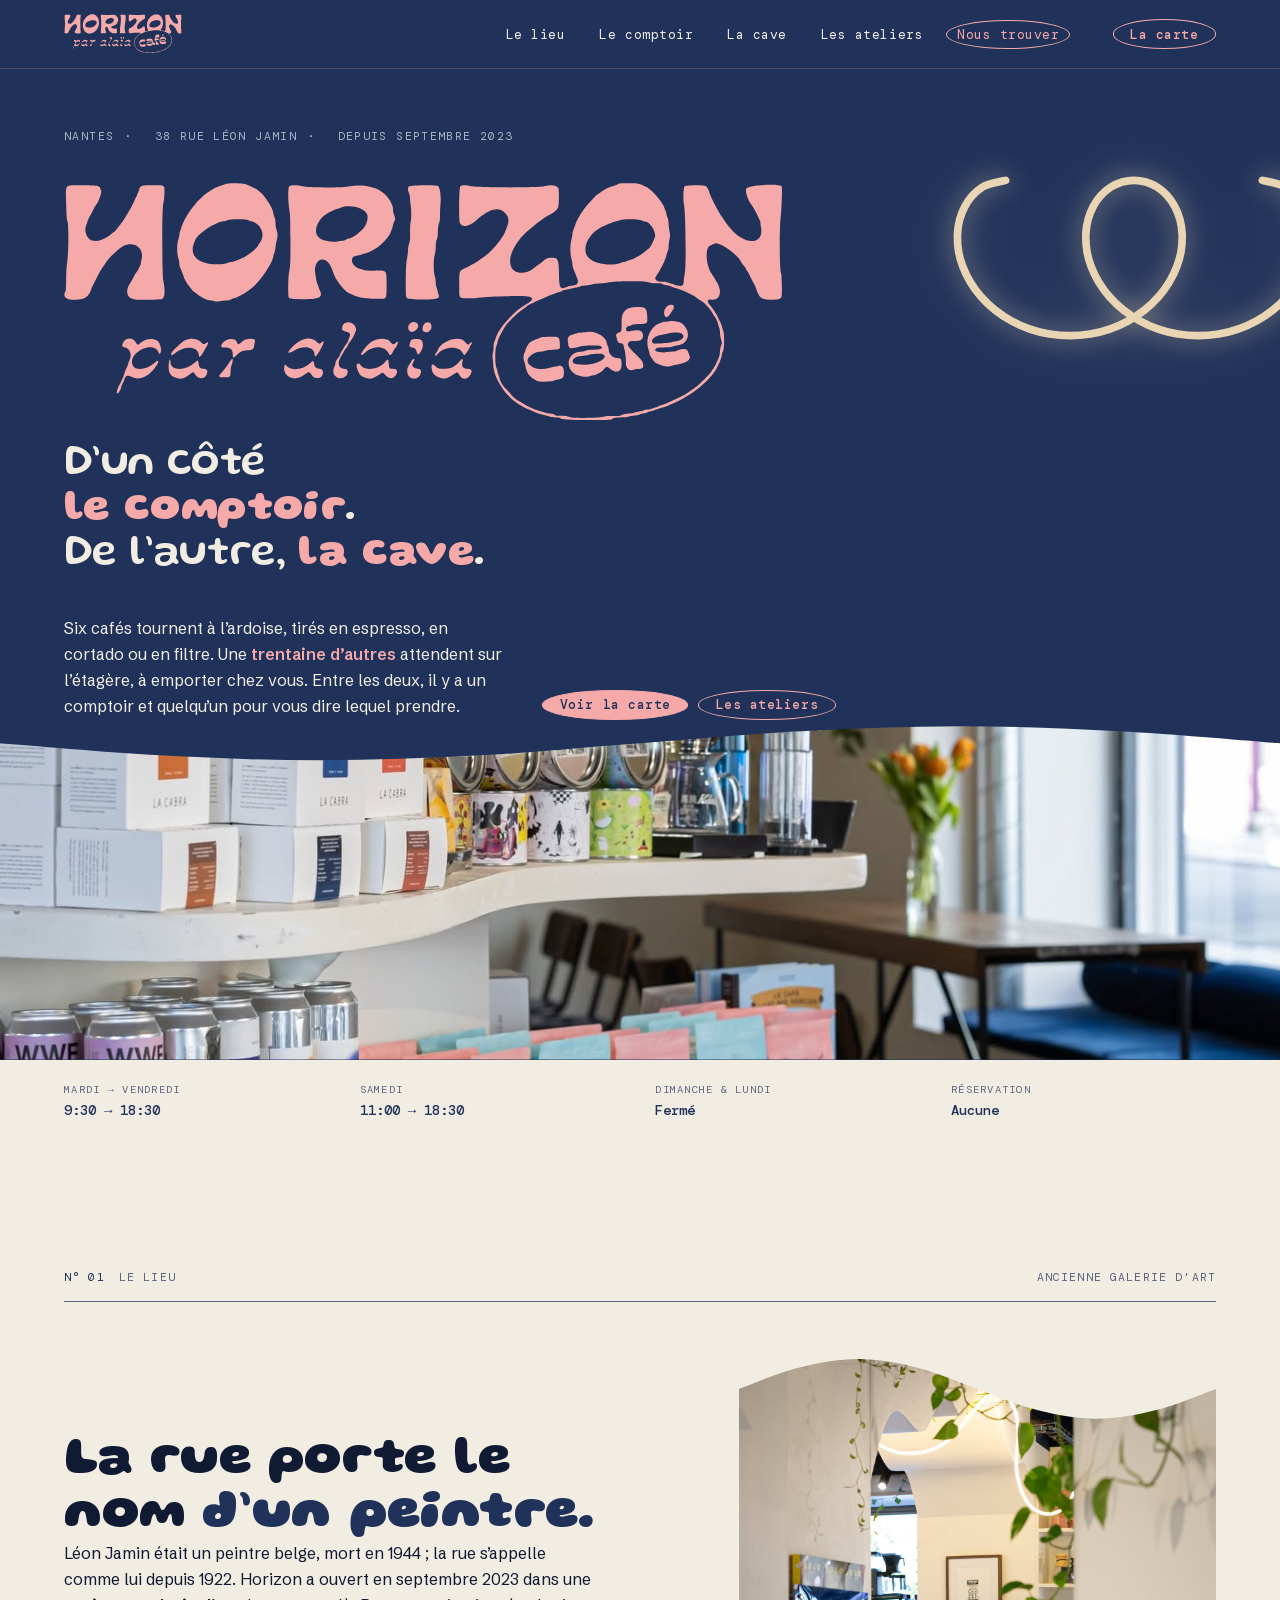
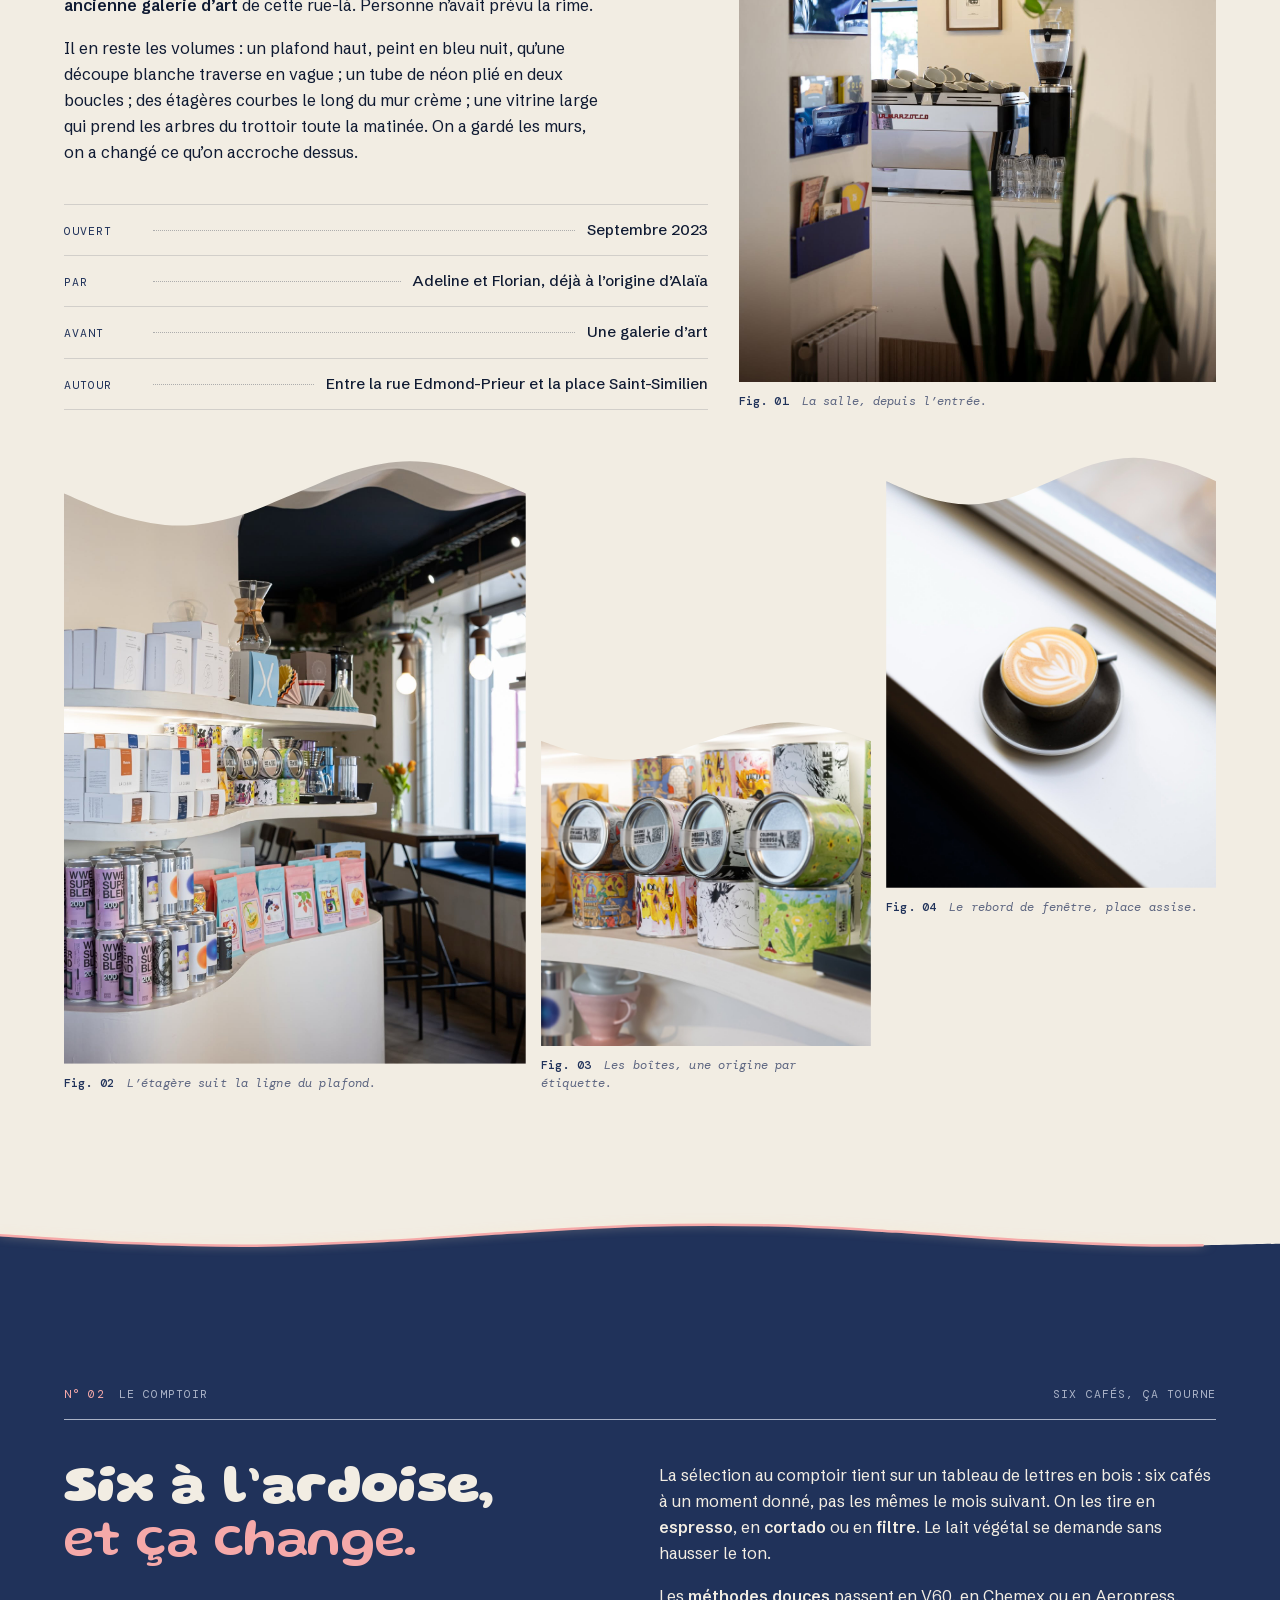
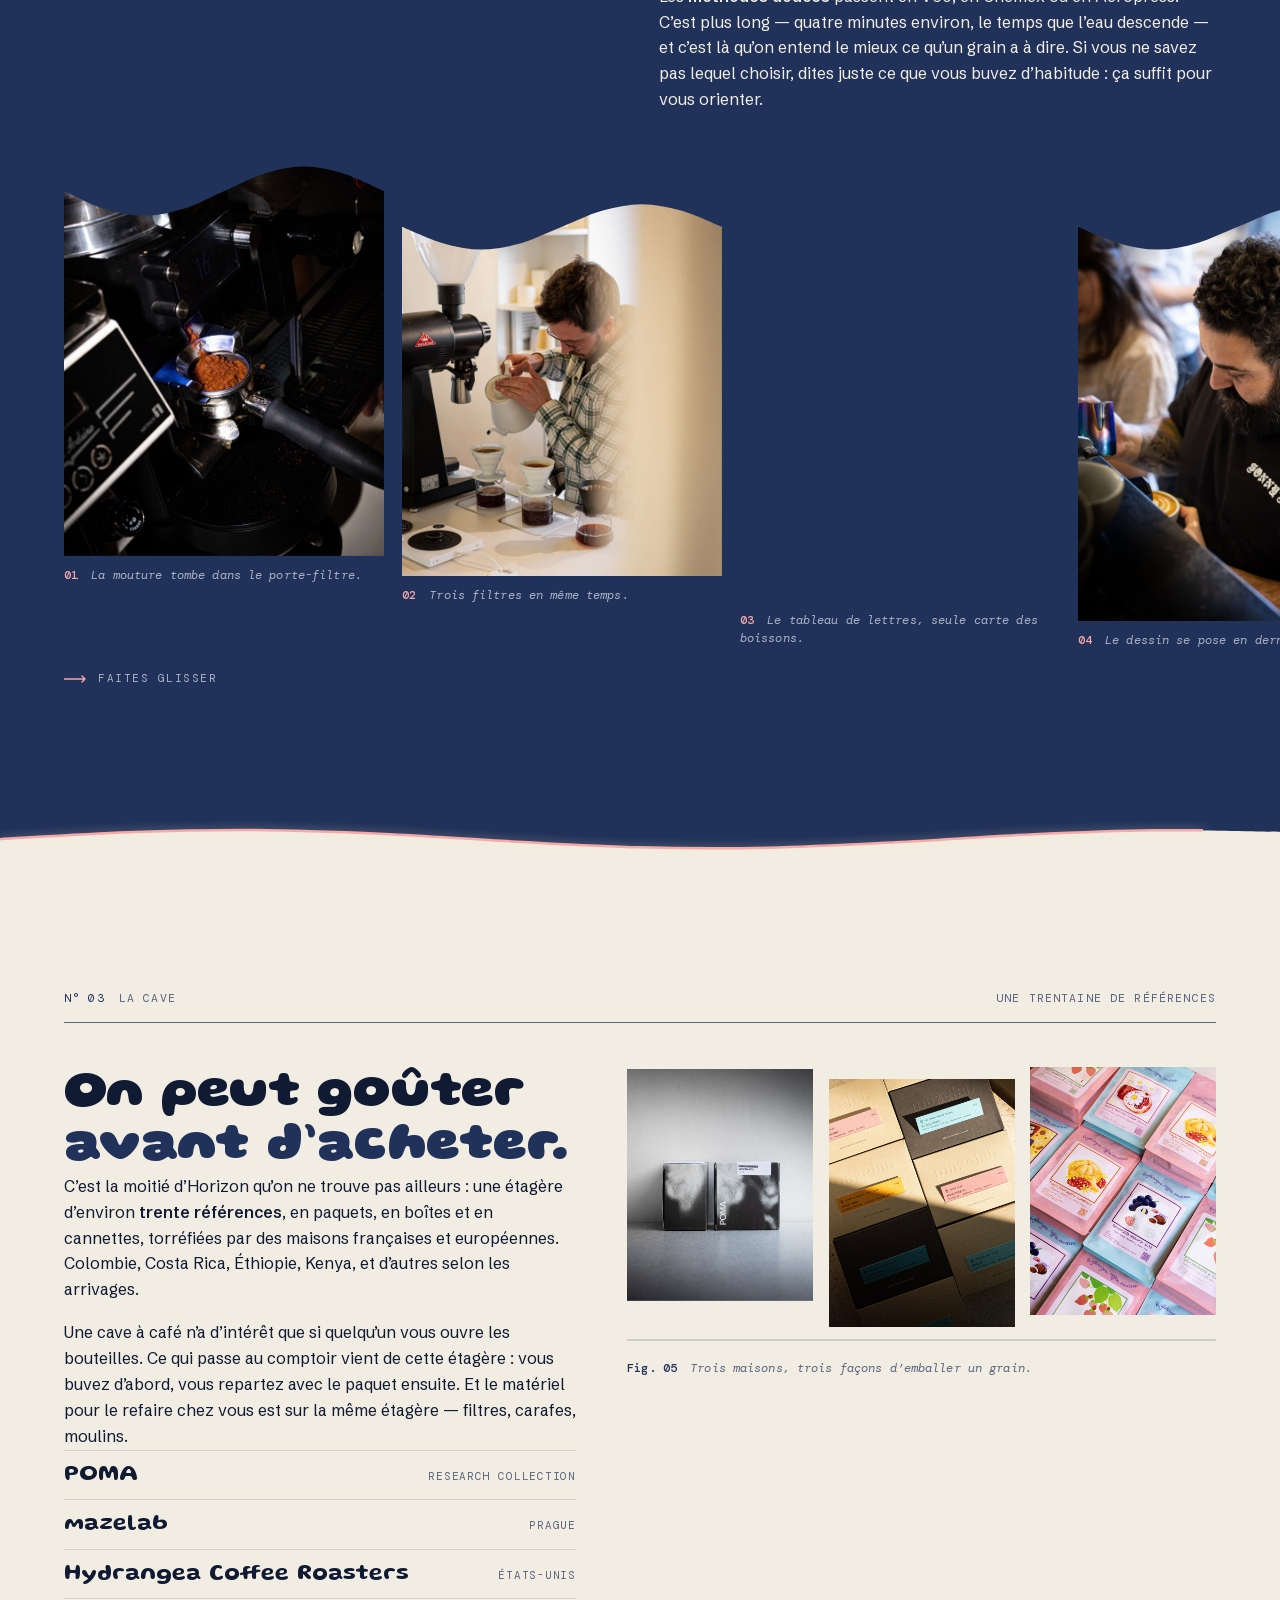
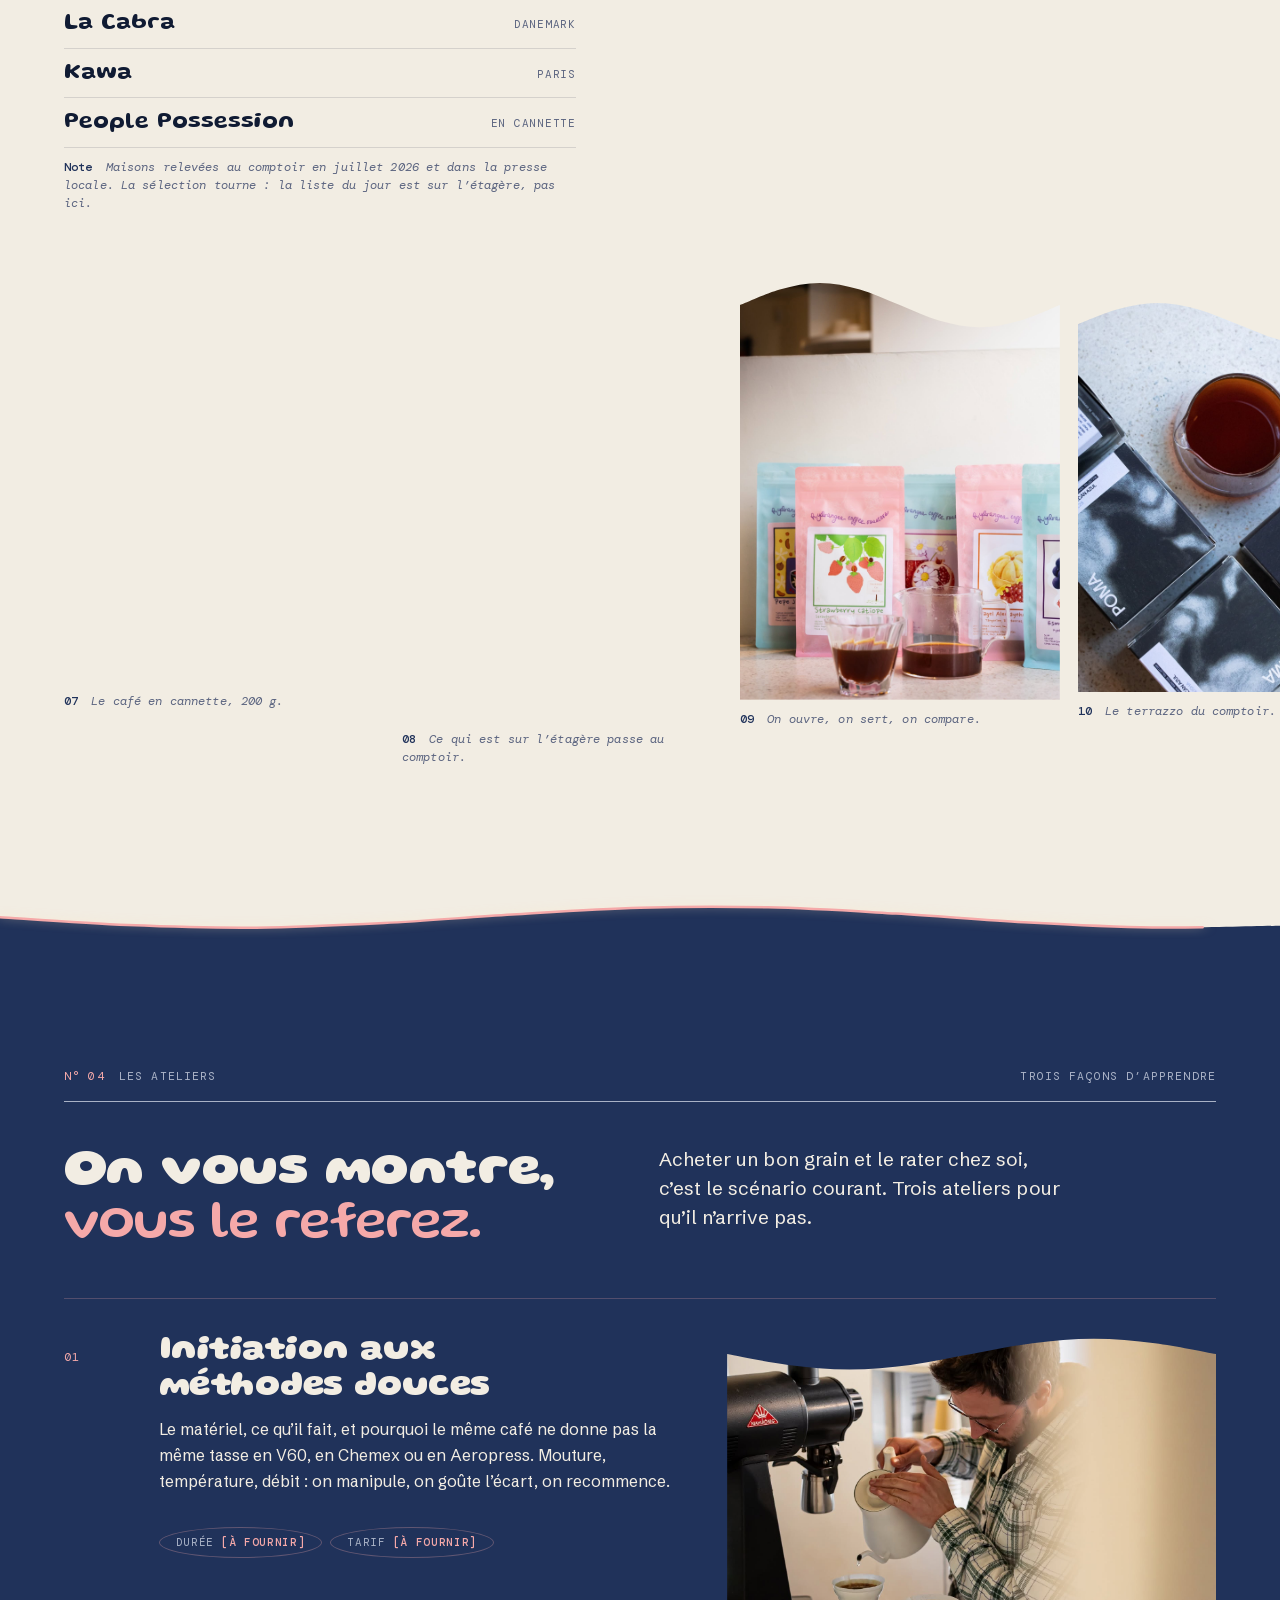
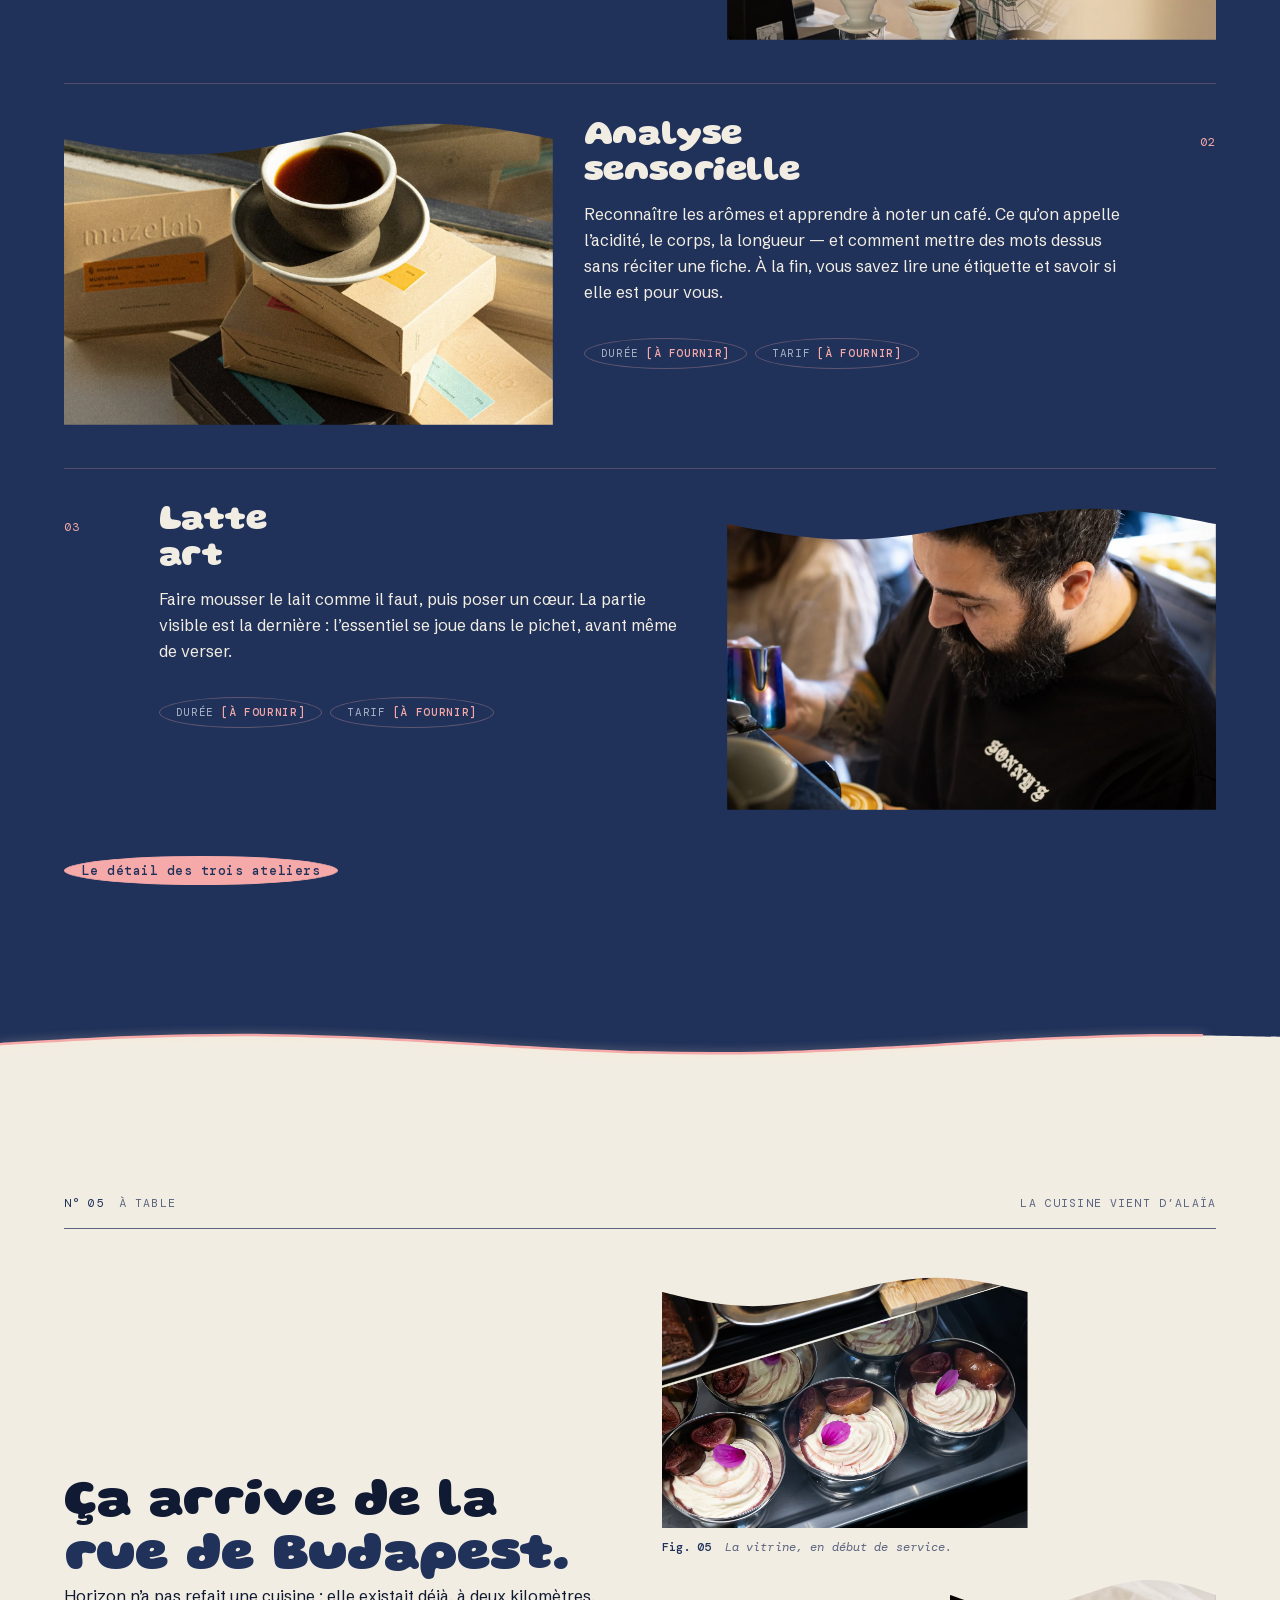
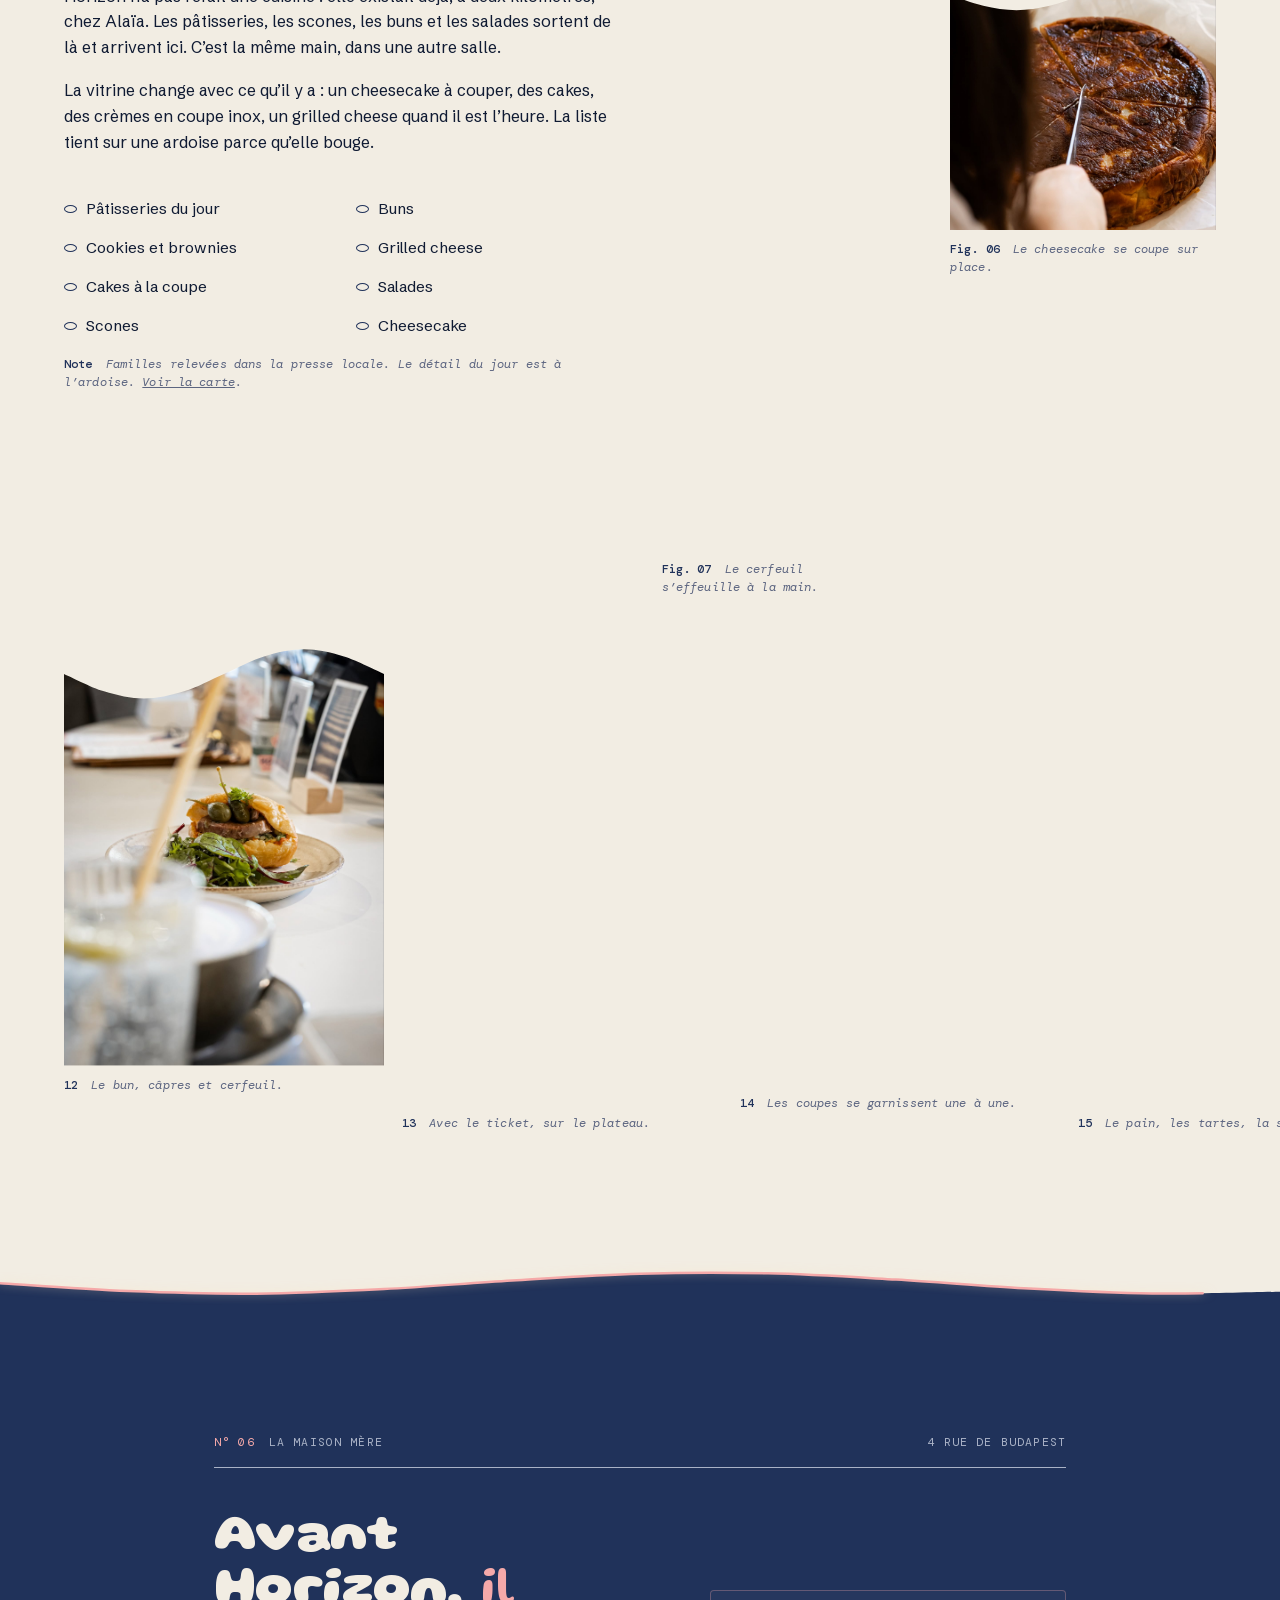
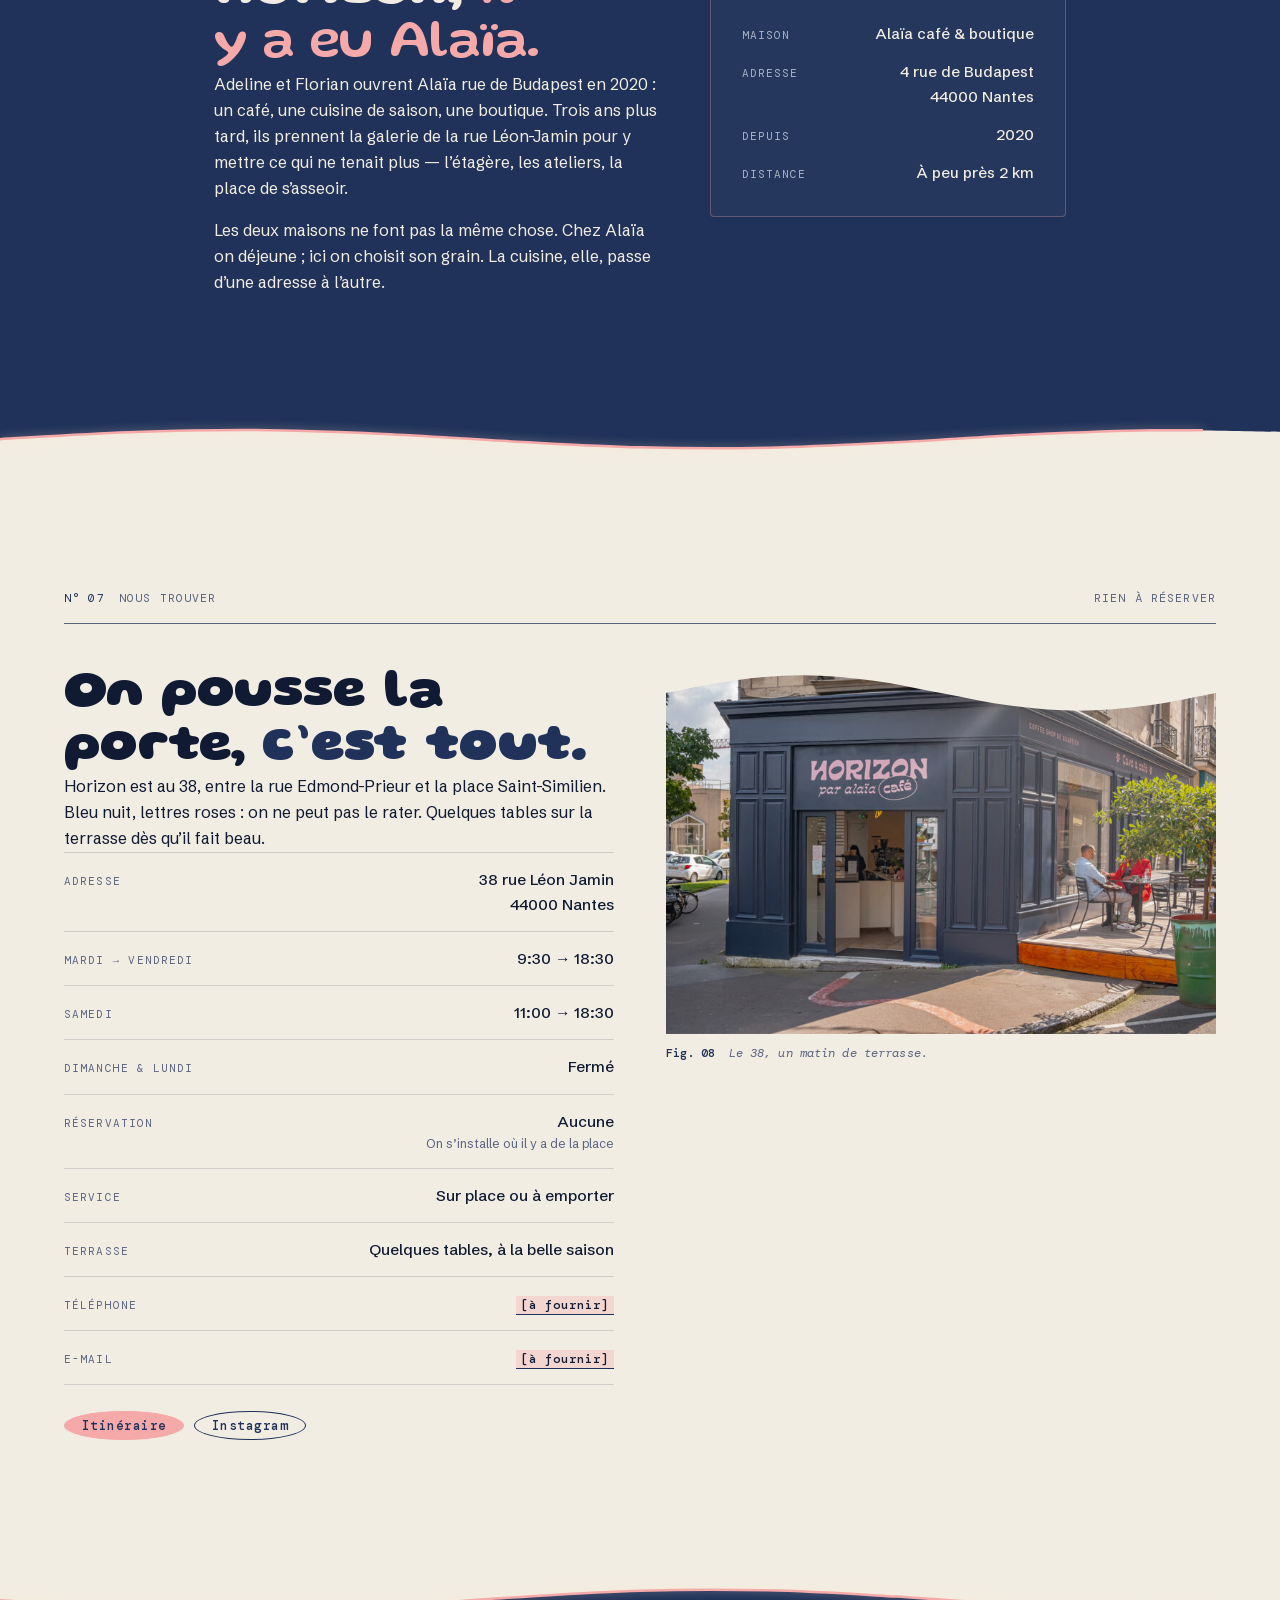
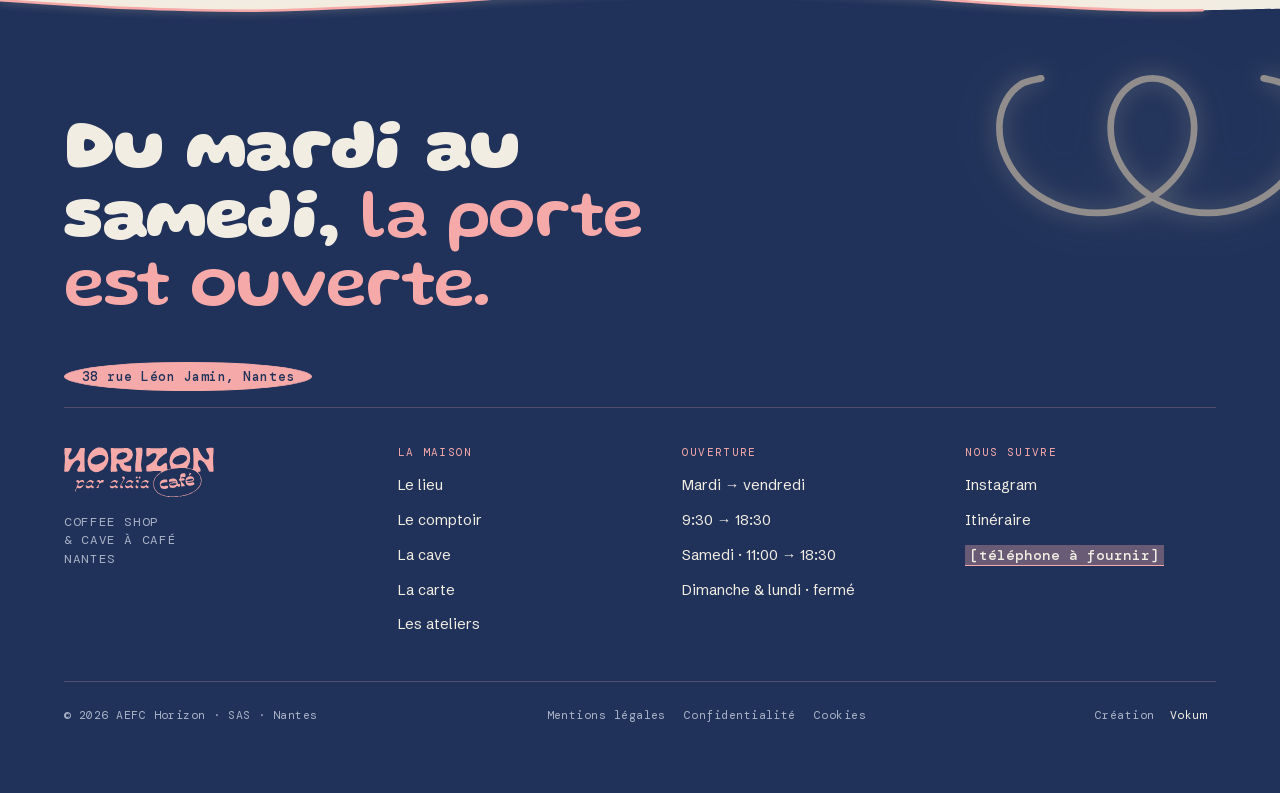
==== index.html @ 46c8d4df "Affine le rendu mobile au niveau de la version desktop La version tactile était fonctionnelle mais p" ====
<!DOCTYPE html>
<html lang="fr">
<head>
<meta charset="utf-8">
<meta name="viewport" content="width=device-width, initial-scale=1, viewport-fit=cover">
<title>Horizon par alaïa café — coffee shop et cave à café à Nantes</title>
<meta name="description" content="Coffee shop et cave à café, 38 rue Léon Jamin à Nantes. Six cafés au comptoir, une trentaine de références à emporter, trois ateliers. Du mardi au samedi, sans réservation.">
<meta name="theme-color" content="#20325A">
<meta name="author" content="Horizon par alaïa café">
<link rel="canonical" href="https://example.invalid/">
<!-- ⚠ canonical, og:url et sitemap.xml : à remplacer par le vrai domaine. Voir LEGAL-TODO.md -->

<meta property="og:type" content="business.business">
<meta property="og:locale" content="fr_FR">
<meta property="og:site_name" content="Horizon par alaïa café">
<meta property="og:title" content="Horizon par alaïa café — coffee shop et cave à café à Nantes">
<meta property="og:description" content="Six cafés au comptoir, une trentaine à emporter. 38 rue Léon Jamin, Nantes. Du mardi au samedi, sans réservation.">
<meta property="og:image" content="https://example.invalid/assets/img/comptoir-marzocco.jpg">
<meta property="og:image:alt" content="Le comptoir d’Horizon : la machine à espresso, le néon plié en boucles et le plafond bleu nuit.">
<meta property="og:url" content="https://example.invalid/">
<meta name="twitter:card" content="summary_large_image">

<link rel="icon" href="assets/img/favicon.svg" type="image/svg+xml">
<link rel="apple-touch-icon" href="assets/img/icone-180.png">

<link rel="preload" href="assets/font/gluten-400-900-latin.woff2" as="font" type="font/woff2" crossorigin>
<link rel="preload" href="assets/font/schibsted-400-900-latin.woff2" as="font" type="font/woff2" crossorigin>
<link rel="stylesheet" href="assets/css/horizon.css">

<script>
  /* Le mouvement n'existe que si le script vit. Deux filets : la classe est
     posée avant le premier rendu, et retirée si le fichier ne répond pas. */
  document.documentElement.classList.add('js');
  setTimeout(function () {
    if (!window.__horizon) document.documentElement.classList.remove('js');
  }, 2600);
</script>

<script type="application/ld+json">
{
  "@context": "https://schema.org",
  "@type": "CafeOrCoffeeShop",
  "name": "Horizon par alaïa café",
  "legalName": "AEFC HORIZON",
  "description": "Coffee shop et cave à café ouvert en septembre 2023 par Adeline et Florian, dans une ancienne galerie d’art de la rue Léon-Jamin à Nantes. Six cafés au comptoir, une trentaine de références à emporter, et trois ateliers.",
  "url": "https://example.invalid/",
  "image": "https://example.invalid/assets/img/comptoir-marzocco.jpg",
  "foundingDate": "2023-09-15",
  "vatID": "FR60979008794",
  "taxID": "97900879400013",
  "address": {
    "@type": "PostalAddress",
    "streetAddress": "38 rue Léon Jamin",
    "postalCode": "44000",
    "addressLocality": "Nantes",
    "addressCountry": "FR"
  },
  "areaServed": "Nantes",
  "servesCuisine": ["Café de spécialité", "Pâtisserie", "Snacks"],
  "acceptsReservations": "False",
  "parentOrganization": {
    "@type": "Organization",
    "name": "Alaïa café & boutique",
    "address": {
      "@type": "PostalAddress",
      "streetAddress": "4 rue de Budapest",
      "postalCode": "44000",
      "addressLocality": "Nantes",
      "addressCountry": "FR"
    }
  },
  "openingHoursSpecification": [
    { "@type": "OpeningHoursSpecification", "dayOfWeek": ["Tuesday","Wednesday","Thursday","Friday"], "opens": "09:30", "closes": "18:30" },
    { "@type": "OpeningHoursSpecification", "dayOfWeek": "Saturday", "opens": "11:00", "closes": "18:30" }
  ],
  "sameAs": ["https://www.instagram.com/horizoncafe.nantes/"]
}
</script>
</head>

<body>
<a class="saut" href="#contenu">Aller au contenu</a>

<!-- ═══ Les découpes : la ligne du plafond, réutilisée pour couper les images ═══ -->
<svg width="0" height="0" aria-hidden="true" focusable="false" style="position:absolute">
  <defs>
    <clipPath id="coupe-vague" clipPathUnits="objectBoundingBox">
      <path d="M0,0.07C0.0208,0.0759 0.0833,0.097 0.125,0.1054C0.1667,0.1137 0.2083,0.12 0.25,0.12C0.2917,0.12 0.3333,0.1137 0.375,0.1054C0.4167,0.097 0.4583,0.0818 0.5,0.07C0.5417,0.0582 0.5833,0.043 0.625,0.0346C0.6667,0.0263 0.7083,0.02 0.75,0.02C0.7917,0.02 0.8333,0.0263 0.875,0.0346C0.9167,0.043 0.9792,0.0641 1,0.07L1,1L0,1Z"/>
    </clipPath>
    <clipPath id="coupe-creux" clipPathUnits="objectBoundingBox">
      <path d="M0,0.065C0.0208,0.0597 0.0833,0.0407 0.125,0.0332C0.1667,0.0257 0.2083,0.02 0.25,0.02C0.2917,0.02 0.3333,0.0257 0.375,0.0332C0.4167,0.0407 0.4583,0.0544 0.5,0.065C0.5417,0.0756 0.5833,0.0893 0.625,0.0968C0.6667,0.1043 0.7083,0.11 0.75,0.11C0.7917,0.11 0.8333,0.1043 0.875,0.0968C0.9167,0.0893 0.9792,0.0703 1,0.065L1,1L0,1Z"/>
    </clipPath>
  </defs>
</svg>

<!-- ═══ ENSEIGNE ═══════════════════════════════════════════════════════════ -->
<header class="enseigne">
  <div class="enseigne__page page">
    <a class="enseigne__logo" href="/" aria-label="Horizon par alaïa café — accueil">
      <i class="marque" role="img" aria-hidden="true"></i>
    </a>

    <nav class="enseigne__liens" aria-label="Navigation principale">
      <a class="enseigne__lien" href="#lieu"     data-section="lieu">Le lieu</a>
      <a class="enseigne__lien" href="#comptoir" data-section="comptoir">Le comptoir</a>
      <a class="enseigne__lien" href="#cave"     data-section="cave">La cave</a>
      <a class="enseigne__lien" href="ateliers.html">Les ateliers</a>
      <a class="enseigne__lien" href="#trouver"  data-section="trouver">Nous trouver</a>
    </nav>
    <a class="ovale enseigne__cta" href="carte.html">La carte</a>

    <button class="tirette" type="button" aria-expanded="false" aria-controls="tiroir" aria-label="Ouvrir le menu">
      <svg width="26" height="16" viewBox="0 0 26 16" fill="none" aria-hidden="true">
        <path class="tirette__t tirette__h" d="M1 3h24" stroke="currentColor" stroke-width="2" stroke-linecap="round"/>
        <path class="tirette__t tirette__b" d="M1 13h24" stroke="currentColor" stroke-width="2" stroke-linecap="round"/>
      </svg>
    </button>
  </div>
</header>

<div class="tiroir" id="tiroir" data-ouvert="non" aria-hidden="true">
  <a class="tiroir__lien" href="#lieu">Le lieu <span>01</span></a>
  <a class="tiroir__lien" href="#comptoir">Le comptoir <span>02</span></a>
  <a class="tiroir__lien" href="#cave">La cave <span>03</span></a>
  <a class="tiroir__lien" href="ateliers.html">Les ateliers <span>04</span></a>
  <a class="tiroir__lien" href="#table">À table <span>05</span></a>
  <a class="tiroir__lien" href="#trouver">Nous trouver <span>07</span></a>
  <a class="tiroir__lien" href="carte.html">La carte <span>→</span></a>
  <div class="tiroir__pied">
    <p class="mono">Mardi → vendredi · 9:30 → 18:30<br>Samedi · 11:00 → 18:30<br>Dimanche et lundi · fermé</p>
  </div>
</div>

<main id="contenu">

<!-- ═══ HERO — le ciel, la ligne, la salle ════════════════════════════════ -->
<section class="hero" aria-labelledby="t-hero">

  <svg class="hero__neon boucle trace" viewBox="0 0 300 145" fill="none" aria-hidden="true">
    <path d="M49.7,12C46.7,12.9 37,13.9 31.7,17.2C26.4,20.6 21.3,26 18,32.1C14.7,38.2 12.4,46.1 12.1,53.9C11.8,61.7 13,70.8 16.1,79C19.2,87.2 24.3,95.9 30.6,103C36.9,110.1 45.3,116.9 54.2,121.7C63,126.6 73.6,130.3 83.9,132C94.2,133.7 105.5,133.7 115.8,132C126.1,130.3 136.7,126.6 145.5,121.7C154.4,116.9 162.8,110.1 169.1,103C175.4,95.9 180.5,87.2 183.6,79C186.7,70.8 187.9,61.7 187.6,53.9C187.3,46.1 185,38.2 181.7,32.1C178.4,26 173.3,20.6 168,17.2C162.7,13.9 156,12 150,12C144,12 137.3,13.9 132,17.2C126.7,20.6 121.6,26 118.3,32.1C115,38.2 112.7,46.1 112.4,53.9C112.1,61.7 113.3,70.8 116.4,79C119.5,87.2 124.6,95.9 130.9,103C137.2,110.1 145.6,116.9 154.5,121.7C163.3,126.6 173.9,130.3 184.2,132C194.5,133.7 205.8,133.7 216.1,132C226.4,130.3 237,126.6 245.8,121.7C254.7,116.9 263.1,110.1 269.4,103C275.7,95.9 280.8,87.2 283.9,79C287,70.8 288.2,61.7 287.9,53.9C287.6,46.1 285.3,38.2 282,32.1C278.7,26 273.6,20.6 268.3,17.2C263,13.9 253.3,12.9 250.3,12"/>
  </svg>

  <div class="hero__ciel page">
    <p class="hero__mono leve">
      <span>Nantes</span><span>38 rue Léon Jamin</span><span>Depuis septembre 2023</span>
    </p>

    <h1 class="hero__titre" id="t-hero">
      <img class="hero__wordmark leve" src="assets/img/logo-rose.svg"
           width="337" height="112" alt="Horizon par alaïa café" fetchpriority="high">
      <span class="hero__phrase leve" style="--retard:1">
        D’un côté <b>le comptoir</b>.<br>De l’autre, <b>la cave</b>.
      </span>
    </h1>

    <div class="hero__bas">
      <p class="hero__chapeau leve" style="--retard:2">
        Six cafés tournent à l’ardoise, tirés en espresso, en cortado ou en filtre.
        Une <b>trentaine d’autres</b> attendent sur l’étagère, à emporter chez vous.
        Entre les deux, il y a un comptoir et quelqu’un pour vous dire lequel prendre.
      </p>
      <p class="hero__actions leve" style="--retard:3">
        <a class="ovale ovale--plein" href="carte.html">Voir la carte</a>
        <a class="ovale" href="ateliers.html">Les ateliers</a>
      </p>
    </div>
  </div>

  <figure class="hero__salle photo revele">
    <img src="assets/img/boutique-etageres.jpg" width="1440" height="1920"
         alt="La boutique d’Horizon : les étagères ondulées chargées de cannettes et de sachets de café, la découpe en vague du plafond, et au fond les tables hautes devant la vitrine."
         fetchpriority="high" decoding="async">
  </figure>

  <div class="hero__sol">
    <dl class="page">
      <div class="hero__fait"><dt>Mardi → vendredi</dt><dd>9:30 → 18:30</dd></div>
      <div class="hero__fait"><dt>Samedi</dt><dd>11:00 → 18:30</dd></div>
      <div class="hero__fait"><dt>Dimanche &amp; lundi</dt><dd>Fermé</dd></div>
      <div class="hero__fait"><dt>Réservation</dt><dd>Aucune</dd></div>
    </dl>
  </div>
</section>

<!-- ═══ 01 — LE LIEU ══════════════════════════════════════════════════════ -->
<section class="bloc bloc--creme" id="lieu" aria-labelledby="t-lieu">
  <div class="page">
    <p class="rail"><em>N° 01</em> <span>Le lieu</span> <span class="rail__titre">Ancienne galerie d’art</span></p>

    <div class="lieu">
      <div class="lieu__haut">
        <div>
          <h2 class="titre leve" id="t-lieu">La rue porte le nom <em>d’un peintre.</em></h2>
          <div class="texte lieu__texte leve" style="--retard:1">
            <p>
              Léon Jamin était un peintre belge, mort en 1944 ; la rue s’appelle comme lui depuis
              1922. Horizon a ouvert en septembre 2023 dans une <strong>ancienne galerie
              d’art</strong> de cette rue-là. Personne n’avait prévu la rime.
            </p>
            <p>
              Il en reste les volumes : un plafond haut, peint en bleu nuit, qu’une découpe blanche
              traverse en vague ; un tube de néon plié en deux boucles ; des étagères courbes le long
              du mur crème ; une vitrine large qui prend les arbres du trottoir toute la matinée.
              On a gardé les murs, on a changé ce qu’on accroche dessus.
            </p>
          </div>

          <ul class="faits leve" style="--retard:2">
            <li>
              <span class="faits__quoi">Ouvert</span>
              <span class="faits__points"></span>
              <span class="faits__val">Septembre 2023</span>
            </li>
            <li>
              <span class="faits__quoi">Par</span>
              <span class="faits__points"></span>
              <span class="faits__val">Adeline et Florian, déjà à l’origine d’Alaïa</span>
            </li>
            <li>
              <span class="faits__quoi">Avant</span>
              <span class="faits__points"></span>
              <span class="faits__val">Une galerie d’art</span>
            </li>
            <li>
              <span class="faits__quoi">Autour</span>
              <span class="faits__points"></span>
              <span class="faits__val">Entre la rue Edmond-Prieur et la place Saint-Similien</span>
            </li>
          </ul>
        </div>

        <figure class="photo photo--creux revele">
          <img src="assets/img/salle-plantes.jpg" width="1440" height="1920" loading="lazy" decoding="async"
               alt="La salle d’Horizon vue à travers les feuilles d’un pothos : la machine La Marzocco sur le comptoir crème, les étagères, un cadre au mur et le néon lumineux au plafond.">
          <figcaption class="legende"><b>Fig. 01</b> La salle, depuis l’entrée.</figcaption>
        </figure>
      </div>

      <div class="lieu__bande">
        <figure class="photo photo--vague revele">
          <img src="assets/img/boutique-etageres.jpg" width="1440" height="1920" loading="lazy" decoding="async"
               alt="Les étagères ondulées de la boutique, chargées de boîtes et de cannettes de café, sous la découpe en vague du plafond ; au fond, les tables et la vitrine.">
          <figcaption class="legende"><b>Fig. 02</b> L’étagère suit la ligne du plafond.</figcaption>
        </figure>
        <figure class="photo photo--vague revele">
          <img src="assets/img/tins-illustres.jpg" width="1440" height="1447" loading="lazy" decoding="async"
               alt="Des boîtes de café illustrées, empilées sur une étagère blanche, chacune avec son étiquette d’origine.">
          <figcaption class="legende"><b>Fig. 03</b> Les boîtes, une origine par étiquette.</figcaption>
        </figure>
        <figure class="photo photo--vague revele">
          <img src="assets/img/cappuccino-fenetre.jpg" width="1440" height="1920" loading="lazy" decoding="async"
               alt="Un cappuccino au latte art en forme de feuille, dans une tasse noire mouchetée, posé sur le rebord blanc de la fenêtre.">
          <figcaption class="legende"><b>Fig. 04</b> Le rebord de fenêtre, place assise.</figcaption>
        </figure>
      </div>
    </div>
  </div>
</section>

<!-- ~ la ligne passe : crème → nuit ~ -->
<div class="bord" data-de="creme" data-vers="nuit" aria-hidden="true">
  <svg class="vague" viewBox="0 0 1200 80" preserveAspectRatio="none">
    <path d="M0,40C20,41.9 80,48.8 120,51.3C160,53.7 200,55.4 240,54.9C280,54.4 320,51.5 360,48.4C400,45.3 440,39.9 480,36.3C520,32.6 560,28.3 600,26.6C640,24.9 680,24.7 720,26.1C760,27.4 800,31.4 840,34.9C880,38.4 920,43.9 960,47.2C1000,50.5 1040,53.8 1080,54.6C1120,55.5 1180,52.6 1200,52.1L1200,80L0,80Z"/>
  </svg>
  <svg class="trait trace" viewBox="0 0 1200 80" preserveAspectRatio="none">
    <path d="M0,40C20,41.9 80,48.8 120,51.3C160,53.7 200,55.4 240,54.9C280,54.4 320,51.5 360,48.4C400,45.3 440,39.9 480,36.3C520,32.6 560,28.3 600,26.6C640,24.9 680,24.7 720,26.1C760,27.4 800,31.4 840,34.9C880,38.4 920,43.9 960,47.2C1000,50.5 1040,53.8 1080,54.6C1120,55.5 1180,52.6 1200,52.1"/>
  </svg>
</div>

<!-- ═══ 02 — LE COMPTOIR ══════════════════════════════════════════════════ -->
<section class="bloc bloc--nuit" id="comptoir" aria-labelledby="t-comptoir">
  <div class="page">
    <p class="rail"><em>N° 02</em> <span>Le comptoir</span> <span class="rail__titre">Six cafés, ça tourne</span></p>

    <div class="comptoir__intro">
      <h2 class="titre leve" id="t-comptoir">Six à l’ardoise, <em>et ça change.</em></h2>
      <div class="texte leve" style="--retard:1">
        <p>
          La sélection au comptoir tient sur un tableau de lettres en bois : six cafés à un
          moment donné, pas les mêmes le mois suivant. On les tire en <strong>espresso</strong>,
          en <strong>cortado</strong> ou en <strong>filtre</strong>. Le lait végétal se demande
          sans hausser le ton.
        </p>
        <p>
          Les <strong>méthodes douces</strong> passent en V60, en Chemex ou en Aeropress. C’est
          plus long — quatre minutes environ, le temps que l’eau descende — et c’est là qu’on
          entend le mieux ce qu’un grain a à dire. Si vous ne savez pas lequel choisir, dites
          juste ce que vous buvez d’habitude : ça suffit pour vous orienter.
        </p>
      </div>
    </div>
  </div>

  <div class="rangee" role="group" aria-label="Le comptoir en images">
    <figure class="photo photo--vague revele">
      <img src="assets/img/mouture.jpg" width="1440" height="1795" loading="lazy" decoding="async"
           alt="Le moulin distribue la mouture dans le porte-filtre posé sur la balance, dans la lumière serrée du comptoir.">
      <figcaption class="legende"><b>01</b> La mouture tombe dans le porte-filtre.</figcaption>
    </figure>
    <figure class="photo photo--vague revele">
      <img src="assets/img/trois-v60.jpg" width="1440" height="1716" loading="lazy" decoding="async"
           alt="Un barista en chemise à carreaux verse l’eau en filet sur trois V60 alignés sur leurs balances.">
      <figcaption class="legende"><b>02</b> Trois filtres en même temps.</figcaption>
    </figure>
    <figure class="photo photo--vague revele">
      <img src="assets/img/barista-tableau.jpg" width="1440" height="1919" loading="lazy" decoding="async"
           alt="Un barista en casquette, devant le tableau de lettres en bois qui liste mocaccino, filtre du jour, cold brew, matcha et chocolat chaud.">
      <figcaption class="legende"><b>03</b> Le tableau de lettres, seule carte des boissons.</figcaption>
    </figure>
    <figure class="photo photo--vague revele">
      <img src="assets/img/barista-latte.jpg" width="1440" height="1919" loading="lazy" decoding="async"
           alt="Un barista termine le dessin sur un latte, le pichet à lait dans une main, la tasse dans l’autre.">
      <figcaption class="legende"><b>04</b> Le dessin se pose en dernier.</figcaption>
    </figure>
    <figure class="photo photo--vague revele">
      <img src="assets/img/tasse-plateau.jpg" width="1440" height="1795" loading="lazy" decoding="async"
           alt="Une main tient une petite tasse en grès mouchetée, posée sur un plateau en noyer avec une cuillère.">
      <figcaption class="legende"><b>05</b> Le grès, la cuillère, le plateau.</figcaption>
    </figure>
    <figure class="photo photo--vague revele">
      <img src="assets/img/barista-v60.jpg" width="1365" height="1706" loading="lazy" decoding="async"
           alt="Un barista souriant prépare un V60 derrière le comptoir, la bouilloire et les carafes en verre devant lui.">
      <figcaption class="legende"><b>06</b> Quatre minutes, environ.</figcaption>
    </figure>
  </div>

  <div class="page">
    <p class="tirer" aria-hidden="true">
      <svg width="24" height="8" viewBox="0 0 24 8" fill="none">
        <path d="M0 4h21M18 1l3 3-3 3" stroke="currentColor" stroke-width="1.4" stroke-linecap="round" stroke-linejoin="round"/>
      </svg>
      Faites glisser
    </p>
  </div>
</section>

<!-- ~ la ligne passe : nuit → crème ~ -->
<div class="bord" data-de="nuit" data-vers="creme" aria-hidden="true">
  <svg class="vague" viewBox="0 0 1200 80" preserveAspectRatio="none">
    <path d="M0,40C20,38.4 80,32.4 120,30.2C160,28.1 200,26.7 240,27.1C280,27.5 320,30 360,32.7C400,35.4 440,40.1 480,43.2C520,46.4 560,50.1 600,51.6C640,53.1 680,53.3 720,52.1C760,50.9 800,47.5 840,44.4C880,41.3 920,36.6 960,33.7C1000,30.9 1040,28 1080,27.3C1120,26.6 1180,29.1 1200,29.5L1200,80L0,80Z"/>
  </svg>
  <svg class="trait trace" viewBox="0 0 1200 80" preserveAspectRatio="none">
    <path d="M0,40C20,38.4 80,32.4 120,30.2C160,28.1 200,26.7 240,27.1C280,27.5 320,30 360,32.7C400,35.4 440,40.1 480,43.2C520,46.4 560,50.1 600,51.6C640,53.1 680,53.3 720,52.1C760,50.9 800,47.5 840,44.4C880,41.3 920,36.6 960,33.7C1000,30.9 1040,28 1080,27.3C1120,26.6 1180,29.1 1200,29.5"/>
  </svg>
</div>

<!-- ═══ 03 — LA CAVE ══════════════════════════════════════════════════════ -->
<section class="bloc bloc--creme" id="cave" aria-labelledby="t-cave">
  <div class="page">
    <p class="rail"><em>N° 03</em> <span>La cave</span> <span class="rail__titre">Une trentaine de références</span></p>

    <div class="cave">
      <div>
        <h2 class="titre leve" id="t-cave">On peut goûter <em>avant d’acheter.</em></h2>
        <div class="texte leve" style="--retard:1">
          <p>
            C’est la moitié d’Horizon qu’on ne trouve pas ailleurs : une étagère d’environ
            <strong>trente références</strong>, en paquets, en boîtes et en cannettes,
            torréfiées par des maisons françaises et européennes. Colombie, Costa Rica,
            Éthiopie, Kenya, et d’autres selon les arrivages.
          </p>
          <p>
            Une cave à café n’a d’intérêt que si quelqu’un vous ouvre les bouteilles. Ce qui
            passe au comptoir vient de cette étagère : vous buvez d’abord, vous repartez avec
            le paquet ensuite. Et le matériel pour le refaire chez vous est sur la même
            étagère — filtres, carafes, moulins.
          </p>
        </div>

        <ul class="torrefacteurs leve" style="--retard:2">
          <li>POMA <span class="torrefacteurs__ou">Research collection</span></li>
          <li>mazelab <span class="torrefacteurs__ou">Prague</span></li>
          <li>Hydrangea Coffee Roasters <span class="torrefacteurs__ou">États-Unis</span></li>
          <li>La Cabra <span class="torrefacteurs__ou">Danemark</span></li>
          <li>Kawa <span class="torrefacteurs__ou">Paris</span></li>
          <li>People Possession <span class="torrefacteurs__ou">En cannette</span></li>
        </ul>
        <p class="legende">
          <b>Note</b> Maisons relevées au comptoir en juillet 2026 et dans la presse locale.
          La sélection tourne : la liste du jour est sur l’étagère, pas ici.
        </p>
      </div>

      <div class="leve" style="--retard:1">
       <div class="etagere">
        <figure class="photo revele">
          <img src="assets/img/poma-packshot.jpg" width="1440" height="1795" loading="lazy" decoding="async"
               alt="Deux coffrets POMA noirs, étiquetés Volcán Azul SL28, posés côte à côte contre un mur clair.">
        </figure>
        <figure class="photo revele">
          <img src="assets/img/mazelab-grille.jpg" width="1440" height="1920" loading="lazy" decoding="async"
               alt="Des coffrets mazelab en carton gaufré, chacun portant une étiquette de couleur : Mukurweini Kenya SL28, El Socorro Guatemala, Muntasha Éthiopie.">
        </figure>
        <figure class="photo revele">
          <img src="assets/img/hydrangea-grille.jpg" width="1440" height="1920" loading="lazy" decoding="async"
               alt="Des sachets Hydrangea Coffee Roasters roses et bleus, illustrés de fruits peints, alignés en grille.">
        </figure>
       </div>
        <p class="legende etagere__mot"><b>Fig. 05</b> Trois maisons, trois façons d’emballer un grain.</p>
      </div>
    </div>
  </div>

  <div class="rangee" role="group" aria-label="La cave en images">
    <figure class="photo photo--creux revele">
      <img src="assets/img/canettes.jpg" width="1365" height="1820" loading="lazy" decoding="async"
           alt="Des cannettes de café en grains, aux étiquettes graphiques, rassemblées dans un rai de lumière.">
      <figcaption class="legende"><b>07</b> Le café en cannette, 200 g.</figcaption>
    </figure>
    <figure class="photo photo--creux revele">
      <img src="assets/img/mazelab-lumiere.jpg" width="1440" height="1919" loading="lazy" decoding="async"
           alt="Une tasse de café filtre posée sur une pile de coffrets mazelab, dans une lumière rasante de fin de journée.">
      <figcaption class="legende"><b>08</b> Ce qui est sur l’étagère passe au comptoir.</figcaption>
    </figure>
    <figure class="photo photo--creux revele">
      <img src="assets/img/hydrangea-carafes.jpg" width="1440" height="1920" loading="lazy" decoding="async"
           alt="Des sachets Hydrangea pastel alignés derrière deux carafes en verre remplies de café filtre.">
      <figcaption class="legende"><b>09</b> On ouvre, on sert, on compare.</figcaption>
    </figure>
    <figure class="photo photo--creux revele">
      <img src="assets/img/poma-carafe.jpg" width="1440" height="1795" loading="lazy" decoding="async"
           alt="Vue de dessus : quatre coffrets POMA autour d’une carafe en verre remplie de café ambré, sur un plan de travail en terrazzo.">
      <figcaption class="legende"><b>10</b> Le terrazzo du comptoir.</figcaption>
    </figure>
    <figure class="photo photo--creux revele">
      <img src="assets/img/panier-velo.jpg" width="1440" height="1920" loading="lazy" decoding="async"
           alt="Un panier de vélo orange rempli de cannettes de café, garé devant la boutique.">
      <figcaption class="legende"><b>11</b> Le format qui rentre dans un panier.</figcaption>
    </figure>
  </div>
</section>

<!-- ~ la ligne passe : crème → nuit ~ -->
<div class="bord" data-de="creme" data-vers="nuit" aria-hidden="true">
  <svg class="vague" viewBox="0 0 1200 80" preserveAspectRatio="none">
    <path d="M0,40C20,41.9 80,48.8 120,51.3C160,53.7 200,55.4 240,54.9C280,54.4 320,51.5 360,48.4C400,45.3 440,39.9 480,36.3C520,32.6 560,28.3 600,26.6C640,24.9 680,24.7 720,26.1C760,27.4 800,31.4 840,34.9C880,38.4 920,43.9 960,47.2C1000,50.5 1040,53.8 1080,54.6C1120,55.5 1180,52.6 1200,52.1L1200,80L0,80Z"/>
  </svg>
  <svg class="trait trace" viewBox="0 0 1200 80" preserveAspectRatio="none">
    <path d="M0,40C20,41.9 80,48.8 120,51.3C160,53.7 200,55.4 240,54.9C280,54.4 320,51.5 360,48.4C400,45.3 440,39.9 480,36.3C520,32.6 560,28.3 600,26.6C640,24.9 680,24.7 720,26.1C760,27.4 800,31.4 840,34.9C880,38.4 920,43.9 960,47.2C1000,50.5 1040,53.8 1080,54.6C1120,55.5 1180,52.6 1200,52.1"/>
  </svg>
</div>

<!-- ═══ 04 — LES ATELIERS ═════════════════════════════════════════════════ -->
<section class="bloc bloc--nuit" id="ateliers" aria-labelledby="t-ateliers">
  <div class="page">
    <p class="rail"><em>N° 04</em> <span>Les ateliers</span> <span class="rail__titre">Trois façons d’apprendre</span></p>

    <div class="comptoir__intro" style="margin-bottom:clamp(30px,3.6vw,52px)">
      <h2 class="titre leve" id="t-ateliers">On vous montre, <em>vous le referez.</em></h2>
      <p class="chapeau leve" style="--retard:1">
        Acheter un bon grain et le rater chez soi, c’est le scénario courant. Trois ateliers
        pour qu’il n’arrive pas.
      </p>
    </div>

    <ol class="ateliers">
      <li class="atelier leve">
        <p class="atelier__num">01</p>
        <div class="atelier__corps">
          <h3 class="atelier__titre">Initiation aux<br>méthodes douces</h3>
          <p>
            Le matériel, ce qu’il fait, et pourquoi le même café ne donne pas la même tasse en
            V60, en Chemex ou en Aeropress. Mouture, température, débit : on manipule, on goûte
            l’écart, on recommence.
          </p>
          <p class="atelier__specs">
            <span>Durée <span class="manque">[à fournir]</span></span>
            <span>Tarif <span class="manque">[à fournir]</span></span>
          </p>
        </div>
        <figure class="atelier__photo photo photo--vague revele">
          <img src="assets/img/trois-v60.jpg" width="1440" height="1716" loading="lazy" decoding="async"
               alt="Trois V60 posés sur leurs balances, un barista versant l’eau en filet sur le premier.">
        </figure>
      </li>

      <li class="atelier leve">
        <p class="atelier__num">02</p>
        <div class="atelier__corps">
          <h3 class="atelier__titre">Analyse<br>sensorielle</h3>
          <p>
            Reconnaître les arômes et apprendre à noter un café. Ce qu’on appelle l’acidité,
            le corps, la longueur — et comment mettre des mots dessus sans réciter une fiche.
            À la fin, vous savez lire une étiquette et savoir si elle est pour vous.
          </p>
          <p class="atelier__specs">
            <span>Durée <span class="manque">[à fournir]</span></span>
            <span>Tarif <span class="manque">[à fournir]</span></span>
          </p>
        </div>
        <figure class="atelier__photo photo photo--vague revele">
          <img src="assets/img/mazelab-lumiere.jpg" width="1440" height="1919" loading="lazy" decoding="async"
               alt="Une tasse de café filtre sur une pile de coffrets mazelab dont les étiquettes annoncent les notes de dégustation.">
        </figure>
      </li>

      <li class="atelier leve">
        <p class="atelier__num">03</p>
        <div class="atelier__corps">
          <h3 class="atelier__titre">Latte<br>art</h3>
          <p>
            Faire mousser le lait comme il faut, puis poser un cœur. La partie visible est la
            dernière : l’essentiel se joue dans le pichet, avant même de verser.
          </p>
          <p class="atelier__specs">
            <span>Durée <span class="manque">[à fournir]</span></span>
            <span>Tarif <span class="manque">[à fournir]</span></span>
          </p>
        </div>
        <figure class="atelier__photo photo photo--vague revele">
          <img src="assets/img/barista-latte.jpg" width="1440" height="1919" loading="lazy" decoding="async"
               alt="Un barista pose le dessin sur un latte, le pichet à lait incliné au-dessus de la tasse.">
        </figure>
      </li>
    </ol>

    <p style="margin-top:clamp(32px,3.6vw,50px)">
      <a class="ovale ovale--plein" href="ateliers.html">Le détail des trois ateliers</a>
    </p>
  </div>
</section>

<!-- ~ la ligne passe : nuit → crème ~ -->
<div class="bord" data-de="nuit" data-vers="creme" aria-hidden="true">
  <svg class="vague" viewBox="0 0 1200 80" preserveAspectRatio="none">
    <path d="M0,40C20,38.4 80,32.4 120,30.2C160,28.1 200,26.7 240,27.1C280,27.5 320,30 360,32.7C400,35.4 440,40.1 480,43.2C520,46.4 560,50.1 600,51.6C640,53.1 680,53.3 720,52.1C760,50.9 800,47.5 840,44.4C880,41.3 920,36.6 960,33.7C1000,30.9 1040,28 1080,27.3C1120,26.6 1180,29.1 1200,29.5L1200,80L0,80Z"/>
  </svg>
  <svg class="trait trace" viewBox="0 0 1200 80" preserveAspectRatio="none">
    <path d="M0,40C20,38.4 80,32.4 120,30.2C160,28.1 200,26.7 240,27.1C280,27.5 320,30 360,32.7C400,35.4 440,40.1 480,43.2C520,46.4 560,50.1 600,51.6C640,53.1 680,53.3 720,52.1C760,50.9 800,47.5 840,44.4C880,41.3 920,36.6 960,33.7C1000,30.9 1040,28 1080,27.3C1120,26.6 1180,29.1 1200,29.5"/>
  </svg>
</div>

<!-- ═══ 05 — À TABLE ══════════════════════════════════════════════════════ -->
<section class="bloc bloc--creme" id="table" aria-labelledby="t-table">
  <div class="page">
    <p class="rail"><em>N° 05</em> <span>À table</span> <span class="rail__titre">La cuisine vient d’Alaïa</span></p>

    <div class="table">
      <div>
        <h2 class="titre leve" id="t-table">Ça arrive de la <em>rue de Budapest.</em></h2>
        <div class="texte leve" style="--retard:1">
          <p>
            Horizon n’a pas refait une cuisine : elle existait déjà, à deux kilomètres, chez
            Alaïa. Les pâtisseries, les scones, les buns et les salades sortent de là et
            arrivent ici. C’est la même main, dans une autre salle.
          </p>
          <p>
            La vitrine change avec ce qu’il y a : un cheesecake à couper, des cakes, des
            crèmes en coupe inox, un grilled cheese quand il est l’heure. La liste tient sur
            une ardoise parce qu’elle bouge.
          </p>
        </div>

        <ul class="menu-court leve" style="--retard:2">
          <li>Pâtisseries du jour</li>
          <li>Cookies et brownies</li>
          <li>Cakes à la coupe</li>
          <li>Scones</li>
          <li>Buns</li>
          <li>Grilled cheese</li>
          <li>Salades</li>
          <li>Cheesecake</li>
        </ul>
        <p class="legende">
          <b>Note</b> Familles relevées dans la presse locale. Le détail du jour est à
          l’ardoise. <a href="carte.html">Voir la carte</a>.
        </p>
      </div>

      <div class="table__grille">
        <figure class="photo photo--vague revele">
          <img src="assets/img/vitrine-desserts.jpg" width="1440" height="1919" loading="lazy" decoding="async"
               alt="La vitrine réfrigérée : des coupes inox garnies de crème, de figues rôties et d’un pétale, sous une étagère de cakes.">
          <figcaption class="legende"><b>Fig. 05</b> La vitrine, en début de service.</figcaption>
        </figure>
        <figure class="photo photo--vague revele">
          <img src="assets/img/cheesecake.jpg" width="1440" height="1919" loading="lazy" decoding="async"
               alt="Un cheesecake au dessus brûlé, posé sur son papier, coupé en parts au couteau.">
          <figcaption class="legende"><b>Fig. 06</b> Le cheesecake se coupe sur place.</figcaption>
        </figure>
        <figure class="photo photo--vague revele">
          <img src="assets/img/geste-cerfeuil.jpg" width="1440" height="1919" loading="lazy" decoding="async"
               alt="Deux mains effeuillent du cerfeuil au-dessus d’un bac, devant la fenêtre de la cuisine.">
          <figcaption class="legende"><b>Fig. 07</b> Le cerfeuil s’effeuille à la main.</figcaption>
        </figure>
      </div>
    </div>
  </div>

  <div class="rangee" role="group" aria-label="La cuisine en images">
    <figure class="photo photo--vague revele">
      <img src="assets/img/sandwich-comptoir.jpg" width="1440" height="1919" loading="lazy" decoding="async"
           alt="Un bun garni de viande, de câpres et de cerfeuil, avec une petite salade, sur une assiette en grès au bout du comptoir.">
      <figcaption class="legende"><b>12</b> Le bun, câpres et cerfeuil.</figcaption>
    </figure>
    <figure class="photo photo--vague revele">
      <img src="assets/img/dessert-plateau.jpg" width="1440" height="1919" loading="lazy" decoding="async"
           alt="Une part de gâteau au dessus caramélisé, servie avec de la crème et un pétale jaune, sur une assiette orange posée sur un plateau noir avec le ticket.">
      <figcaption class="legende"><b>13</b> Avec le ticket, sur le plateau.</figcaption>
    </figure>
    <figure class="photo photo--vague revele">
      <img src="assets/img/coupes-poche.jpg" width="1440" height="1919" loading="lazy" decoding="async"
           alt="Une pâtissière garnit une rangée de coupes en inox à la poche à douille.">
      <figcaption class="legende"><b>14</b> Les coupes se garnissent une à une.</figcaption>
    </figure>
    <figure class="photo photo--vague revele">
      <img src="assets/img/cuisine-pain.jpg" width="1440" height="1919" loading="lazy" decoding="async"
           alt="Le plan de cuisine : un pain au levain sur sa plaque, des tartes dorées, une pile d’assiettes et la salamandre allumée.">
      <figcaption class="legende"><b>15</b> Le pain, les tartes, la salamandre.</figcaption>
    </figure>
    <figure class="photo photo--vague revele">
      <img src="assets/img/dressage-herbes.jpg" width="1440" height="1919" loading="lazy" decoding="async"
           alt="Une main s’apprête à saisir une assiette dressée, à côté des bacs de cerfeuil, de pousses et de câpres.">
      <figcaption class="legende"><b>16</b> Les bacs restent à portée de main.</figcaption>
    </figure>
  </div>
</section>

<!-- ~ la ligne passe : crème → nuit ~ -->
<div class="bord" data-de="creme" data-vers="nuit" aria-hidden="true">
  <svg class="vague" viewBox="0 0 1200 80" preserveAspectRatio="none">
    <path d="M0,40C20,41.9 80,48.8 120,51.3C160,53.7 200,55.4 240,54.9C280,54.4 320,51.5 360,48.4C400,45.3 440,39.9 480,36.3C520,32.6 560,28.3 600,26.6C640,24.9 680,24.7 720,26.1C760,27.4 800,31.4 840,34.9C880,38.4 920,43.9 960,47.2C1000,50.5 1040,53.8 1080,54.6C1120,55.5 1180,52.6 1200,52.1L1200,80L0,80Z"/>
  </svg>
  <svg class="trait trace" viewBox="0 0 1200 80" preserveAspectRatio="none">
    <path d="M0,40C20,41.9 80,48.8 120,51.3C160,53.7 200,55.4 240,54.9C280,54.4 320,51.5 360,48.4C400,45.3 440,39.9 480,36.3C520,32.6 560,28.3 600,26.6C640,24.9 680,24.7 720,26.1C760,27.4 800,31.4 840,34.9C880,38.4 920,43.9 960,47.2C1000,50.5 1040,53.8 1080,54.6C1120,55.5 1180,52.6 1200,52.1"/>
  </svg>
</div>

<!-- ═══ 06 — LA MAISON MÈRE ═══════════════════════════════════════════════ -->
<section class="bloc bloc--nuit" id="alaia" aria-labelledby="t-alaia">
  <div class="page page--etroit">
    <p class="rail"><em>N° 06</em> <span>La maison mère</span> <span class="rail__titre">4 rue de Budapest</span></p>

    <div class="mere">
      <div>
        <h2 class="titre leve" id="t-alaia">Avant Horizon, <em>il y a eu Alaïa.</em></h2>
        <div class="texte leve" style="--retard:1">
          <p>
            Adeline et Florian ouvrent Alaïa rue de Budapest en 2020 : un café, une cuisine de
            saison, une boutique. Trois ans plus tard, ils prennent la galerie de la rue
            Léon-Jamin pour y mettre ce qui ne tenait plus — l’étagère, les ateliers, la place
            de s’asseoir.
          </p>
          <p>
            Les deux maisons ne font pas la même chose. Chez Alaïa on déjeune ; ici on choisit
            son grain. La cuisine, elle, passe d’une adresse à l’autre.
          </p>
        </div>
      </div>

      <div class="mere__carte leve" style="--retard:2">
        <dl>
          <div><dt>Maison</dt><dd>Alaïa café &amp; boutique</dd></div>
          <div><dt>Adresse</dt><dd>4 rue de Budapest<br>44000 Nantes</dd></div>
          <div><dt>Depuis</dt><dd>2020</dd></div>
          <div><dt>Distance</dt><dd>À peu près 2 km</dd></div>
        </dl>
      </div>
    </div>
  </div>
</section>

<!-- ~ la ligne passe : nuit → crème ~ -->
<div class="bord" data-de="nuit" data-vers="creme" aria-hidden="true">
  <svg class="vague" viewBox="0 0 1200 80" preserveAspectRatio="none">
    <path d="M0,40C20,38.4 80,32.4 120,30.2C160,28.1 200,26.7 240,27.1C280,27.5 320,30 360,32.7C400,35.4 440,40.1 480,43.2C520,46.4 560,50.1 600,51.6C640,53.1 680,53.3 720,52.1C760,50.9 800,47.5 840,44.4C880,41.3 920,36.6 960,33.7C1000,30.9 1040,28 1080,27.3C1120,26.6 1180,29.1 1200,29.5L1200,80L0,80Z"/>
  </svg>
  <svg class="trait trace" viewBox="0 0 1200 80" preserveAspectRatio="none">
    <path d="M0,40C20,38.4 80,32.4 120,30.2C160,28.1 200,26.7 240,27.1C280,27.5 320,30 360,32.7C400,35.4 440,40.1 480,43.2C520,46.4 560,50.1 600,51.6C640,53.1 680,53.3 720,52.1C760,50.9 800,47.5 840,44.4C880,41.3 920,36.6 960,33.7C1000,30.9 1040,28 1080,27.3C1120,26.6 1180,29.1 1200,29.5"/>
  </svg>
</div>

<!-- ═══ 07 — NOUS TROUVER ═════════════════════════════════════════════════ -->
<section class="bloc bloc--creme" id="trouver" aria-labelledby="t-trouver">
  <div class="page">
    <p class="rail"><em>N° 07</em> <span>Nous trouver</span> <span class="rail__titre">Rien à réserver</span></p>

    <div class="trouver">
      <div>
        <h2 class="titre leve" id="t-trouver">On pousse la porte, <em>c’est tout.</em></h2>
        <div class="texte leve" style="--retard:1">
          <p>
            Horizon est au 38, entre la rue Edmond-Prieur et la place Saint-Similien. Bleu nuit,
            lettres roses : on ne peut pas le rater. Quelques tables sur la terrasse dès qu’il
            fait beau.
          </p>
        </div>

        <dl class="pratique leve" style="--retard:2">
          <div><dt>Adresse</dt><dd>38 rue Léon Jamin<br>44000 Nantes</dd></div>
          <div><dt>Mardi → vendredi</dt><dd>9:30 → 18:30</dd></div>
          <div><dt>Samedi</dt><dd>11:00 → 18:30</dd></div>
          <div><dt>Dimanche &amp; lundi</dt><dd>Fermé</dd></div>
          <div><dt>Réservation</dt><dd>Aucune<small>On s’installe où il y a de la place</small></dd></div>
          <div><dt>Service</dt><dd>Sur place ou à emporter</dd></div>
          <div><dt>Terrasse</dt><dd>Quelques tables, à la belle saison</dd></div>
          <div><dt>Téléphone</dt><dd><span class="manque">[à fournir]</span></dd></div>
          <div><dt>E-mail</dt><dd><span class="manque">[à fournir]</span></dd></div>
        </dl>

        <p class="trouver__actions">
          <a class="ovale ovale--plein" href="https://www.google.com/maps/dir/?api=1&amp;destination=38+rue+L%C3%A9on+Jamin+44000+Nantes"
             target="_blank" rel="noopener noreferrer">Itinéraire</a>
          <a class="ovale" href="https://www.instagram.com/horizoncafe.nantes/"
             target="_blank" rel="noopener noreferrer">Instagram</a>
        </p>
      </div>

      <figure class="photo photo--creux revele">
        <img src="assets/img/devanture-terrasse.jpg" width="768" height="512" loading="lazy" decoding="async"
             alt="La devanture d’Horizon à l’angle de la rue : la façade bleu nuit, l’enseigne rose, la porte ouverte et la terrasse en bois où un client est assis au soleil.">
        <figcaption class="legende">
          <b>Fig. 08</b> Le 38, un matin de terrasse.
        </figcaption>
      </figure>
    </div>
  </div>
</section>

</main>

<!-- ~ la ligne passe : crème → nuit ~ -->
<div class="bord" data-de="creme" data-vers="nuit" aria-hidden="true">
  <svg class="vague" viewBox="0 0 1200 80" preserveAspectRatio="none">
    <path d="M0,40C20,41.9 80,48.8 120,51.3C160,53.7 200,55.4 240,54.9C280,54.4 320,51.5 360,48.4C400,45.3 440,39.9 480,36.3C520,32.6 560,28.3 600,26.6C640,24.9 680,24.7 720,26.1C760,27.4 800,31.4 840,34.9C880,38.4 920,43.9 960,47.2C1000,50.5 1040,53.8 1080,54.6C1120,55.5 1180,52.6 1200,52.1L1200,80L0,80Z"/>
  </svg>
  <svg class="trait trace" viewBox="0 0 1200 80" preserveAspectRatio="none">
    <path d="M0,40C20,41.9 80,48.8 120,51.3C160,53.7 200,55.4 240,54.9C280,54.4 320,51.5 360,48.4C400,45.3 440,39.9 480,36.3C520,32.6 560,28.3 600,26.6C640,24.9 680,24.7 720,26.1C760,27.4 800,31.4 840,34.9C880,38.4 920,43.9 960,47.2C1000,50.5 1040,53.8 1080,54.6C1120,55.5 1180,52.6 1200,52.1"/>
  </svg>
</div>

<!-- ═══ PIED ══════════════════════════════════════════════════════════════ -->
<footer class="pied">
  <svg class="pied__neon boucle trace" viewBox="0 0 300 145" fill="none" aria-hidden="true">
    <path d="M49.7,12C46.7,12.9 37,13.9 31.7,17.2C26.4,20.6 21.3,26 18,32.1C14.7,38.2 12.4,46.1 12.1,53.9C11.8,61.7 13,70.8 16.1,79C19.2,87.2 24.3,95.9 30.6,103C36.9,110.1 45.3,116.9 54.2,121.7C63,126.6 73.6,130.3 83.9,132C94.2,133.7 105.5,133.7 115.8,132C126.1,130.3 136.7,126.6 145.5,121.7C154.4,116.9 162.8,110.1 169.1,103C175.4,95.9 180.5,87.2 183.6,79C186.7,70.8 187.9,61.7 187.6,53.9C187.3,46.1 185,38.2 181.7,32.1C178.4,26 173.3,20.6 168,17.2C162.7,13.9 156,12 150,12C144,12 137.3,13.9 132,17.2C126.7,20.6 121.6,26 118.3,32.1C115,38.2 112.7,46.1 112.4,53.9C112.1,61.7 113.3,70.8 116.4,79C119.5,87.2 124.6,95.9 130.9,103C137.2,110.1 145.6,116.9 154.5,121.7C163.3,126.6 173.9,130.3 184.2,132C194.5,133.7 205.8,133.7 216.1,132C226.4,130.3 237,126.6 245.8,121.7C254.7,116.9 263.1,110.1 269.4,103C275.7,95.9 280.8,87.2 283.9,79C287,70.8 288.2,61.7 287.9,53.9C287.6,46.1 285.3,38.2 282,32.1C278.7,26 273.6,20.6 268.3,17.2C263,13.9 253.3,12.9 250.3,12"/>
  </svg>

  <div class="page pied__grand">
    <p class="pied__phrase leve">Du mardi au samedi, <em>la porte est ouverte.</em></p>

    <p class="leve" style="--retard:1">
      <a class="ovale ovale--plein" href="https://www.google.com/maps/dir/?api=1&amp;destination=38+rue+L%C3%A9on+Jamin+44000+Nantes"
         target="_blank" rel="noopener noreferrer">38 rue Léon Jamin, Nantes</a>
    </p>

    <div class="pied__cols">
      <div>
        <a class="pied__logo" href="/" aria-label="Horizon par alaïa café — accueil">
          <i class="marque" role="img" aria-hidden="true"></i>
        </a>
        <p class="mono" style="margin-top:16px">Coffee shop<br>&amp; cave à café<br>Nantes</p>
      </div>
      <div>
        <p class="pied__titre">La maison</p>
        <ul class="pied__liste">
          <li><a href="#lieu">Le lieu</a></li>
          <li><a href="#comptoir">Le comptoir</a></li>
          <li><a href="#cave">La cave</a></li>
          <li><a href="carte.html">La carte</a></li>
          <li><a href="ateliers.html">Les ateliers</a></li>
        </ul>
      </div>
      <div>
        <p class="pied__titre">Ouverture</p>
        <ul class="pied__liste">
          <li><span>Mardi → vendredi</span></li>
          <li><span>9:30 → 18:30</span></li>
          <li><span>Samedi · 11:00 → 18:30</span></li>
          <li><span>Dimanche &amp; lundi · fermé</span></li>
        </ul>
      </div>
      <div>
        <p class="pied__titre">Nous suivre</p>
        <ul class="pied__liste">
          <li><a href="https://www.instagram.com/horizoncafe.nantes/" target="_blank" rel="noopener noreferrer">Instagram</a></li>
          <li><a href="#trouver">Itinéraire</a></li>
          <li><span class="manque">[téléphone à fournir]</span></li>
        </ul>
      </div>
    </div>

    <div class="pied__bas">
      <p style="margin:0">© 2026 AEFC Horizon · SAS · Nantes</p>
      <nav class="pied__legaux" aria-label="Liens légaux">
        <a href="mentions-legales.html">Mentions légales</a>
        <a href="confidentialite.html">Confidentialité</a>
        <a href="confidentialite.html#cookies">Cookies</a>
      </nav>
      <p class="signature" style="margin:0">
        Création
        <a href="https://vokumagency.com" target="_blank" rel="noopener noreferrer"
           aria-label="Visiter le site de l’agence Vokum">Vokum</a>
      </p>
    </div>
  </div>
</footer>

<script src="assets/js/horizon.js" defer></script>
</body>
</html>
---- assets/css/horizon.css ----
/* ═══════════════════════════════════════════════════════════════════════════
   HORIZON par alaïa café — 38 rue Léon Jamin, Nantes
   DA « La ligne » — le néon du plafond traverse le site de bout en bout.
   Trois règles : un seul trait / deux ciels jamais trois / l'ovale de l'enseigne.
   ═══════════════════════════════════════════════════════════════════════════ */

/* ── Fontes auto-hébergées (zéro requête tierce, donc zéro cookie) ───────── */
@font-face {
  font-family: 'Gluten'; font-style: normal; font-weight: 400 900; font-display: swap;
  src: url('../font/gluten-400-900-latin.woff2') format('woff2');
  unicode-range: U+0000-00FF, U+0131, U+0152-0153, U+02BB-02BC, U+02C6, U+02DA, U+02DC,
                 U+0304, U+0308, U+0329, U+2000-206F, U+20AC, U+2122, U+2191, U+2193,
                 U+2212, U+2215, U+FEFF, U+FFFD;
}
@font-face {
  font-family: 'Gluten'; font-style: normal; font-weight: 400 900; font-display: swap;
  src: url('../font/gluten-400-900-latin-ext.woff2') format('woff2');
  unicode-range: U+0100-02BA, U+02BD-02C5, U+02C7-02CC, U+02CE-02D7, U+02DD-02FF,
                 U+0304, U+0308, U+0329, U+1D00-1DBF, U+1E00-1E9F, U+1EF2-1EFF, U+2020,
                 U+20A0-20AB, U+20AD-20C0, U+2113, U+2C60-2C7F, U+A720-A7FF;
}
@font-face {
  font-family: 'Schibsted'; font-style: normal; font-weight: 400 900; font-display: swap;
  src: url('../font/schibsted-400-900-latin.woff2') format('woff2');
  unicode-range: U+0000-00FF, U+0131, U+0152-0153, U+02BB-02BC, U+02C6, U+02DA, U+02DC,
                 U+0304, U+0308, U+0329, U+2000-206F, U+20AC, U+2122, U+2191, U+2193,
                 U+2212, U+2215, U+FEFF, U+FFFD;
}
@font-face {
  font-family: 'Schibsted'; font-style: normal; font-weight: 400 900; font-display: swap;
  src: url('../font/schibsted-400-900-latin-ext.woff2') format('woff2');
  unicode-range: U+0100-02BA, U+02BD-02C5, U+02C7-02CC, U+02CE-02D7, U+02DD-02FF,
                 U+0304, U+0308, U+0329, U+1D00-1DBF, U+1E00-1E9F, U+1EF2-1EFF, U+2020,
                 U+20A0-20AB, U+20AD-20C0, U+2113, U+2C60-2C7F, U+A720-A7FF;
}
@font-face {
  font-family: 'DM Mono'; font-style: normal; font-weight: 400; font-display: swap;
  src: url('../font/dmmono-400-latin.woff2') format('woff2');
  unicode-range: U+0000-00FF, U+0131, U+0152-0153, U+02BB-02BC, U+02C6, U+02DA, U+02DC,
                 U+0304, U+0308, U+0329, U+2000-206F, U+20AC, U+2122, U+2191, U+2193,
                 U+2212, U+2215, U+FEFF, U+FFFD;
}
@font-face {
  font-family: 'DM Mono'; font-style: normal; font-weight: 500; font-display: swap;
  src: url('../font/dmmono-500-latin.woff2') format('woff2');
  unicode-range: U+0000-00FF, U+0131, U+0152-0153, U+02BB-02BC, U+02C6, U+02DA, U+02DC,
                 U+0304, U+0308, U+0329, U+2000-206F, U+20AC, U+2122, U+2191, U+2193,
                 U+2212, U+2215, U+FEFF, U+FFFD;
}
@font-face {
  font-family: 'DM Mono'; font-style: italic; font-weight: 400; font-display: swap;
  src: url('../font/dmmono-400-italic-latin.woff2') format('woff2');
  unicode-range: U+0000-00FF, U+0131, U+0152-0153, U+02BB-02BC, U+02C6, U+02DA, U+02DC,
                 U+0304, U+0308, U+0329, U+2000-206F, U+20AC, U+2122, U+2191, U+2193,
                 U+2212, U+2215, U+FEFF, U+FFFD;
}
@font-face {
  font-family: 'DM Mono'; font-style: normal; font-weight: 400; font-display: swap;
  src: url('../font/dmmono-400-latin-ext.woff2') format('woff2');
  unicode-range: U+0100-02BA, U+02BD-02C5, U+02C7-02CC, U+02CE-02D7, U+02DD-02FF,
                 U+0304, U+0308, U+0329, U+1D00-1DBF, U+1E00-1E9F, U+1EF2-1EFF, U+2020,
                 U+20A0-20AB, U+20AD-20C0, U+2113, U+2C60-2C7F, U+A720-A7FF;
}

/* ── Jetons ──────────────────────────────────────────────────────────────── */
:root {
  /* Palette relevée au pixel sur le logo et les photos de la maison */
  --nuit:    #20325A;   /* fond du logo, plafond de la salle */
  --nuit-2:  #182644;   /* le plafond dans l'ombre */
  --encre:   #101B33;   /* texte sur crème */
  --rose:    #F5A9A9;   /* lettrage de l'enseigne — n'existe que sur le bleu */
  --rose-2:  #FBC9C9;
  --neon:    #FFE7BE;   /* la lumière du tube, au plafond */
  --creme:   #F2EDE3;   /* les murs */
  --lait:    #FBF9F5;
  --brume:   #A9B2C6;   /* méta sur le bleu */
  --ardoise: #5C6580;   /* méta sur le crème */

  --f-titre: 'Gluten', 'Trebuchet MS', system-ui, sans-serif;
  --f-texte: 'Schibsted', -apple-system, 'Segoe UI', sans-serif;
  --f-mono:  'DM Mono', ui-monospace, 'SF Mono', Menlo, monospace;

  --marge: clamp(20px, 5vw, 76px);
  --col:   min(1440px, 100%);

  --sortie: cubic-bezier(.22, .61, .36, 1);   /* décélération douce, jamais de rebond */
  --dedans: cubic-bezier(.65, 0, .35, 1);
}

/* ── Base ────────────────────────────────────────────────────────────────── */
*, *::before, *::after { box-sizing: border-box; }
html {
  -webkit-text-size-adjust: 100%; scroll-behavior: smooth;
  /* le flash gris du tap n'est pas de la maison : on le coupe et on répond
     nous-mêmes, à l'ovale, dans « Affinage tactile » plus bas. */
  -webkit-tap-highlight-color: transparent;
}
@media (prefers-reduced-motion: reduce) { html { scroll-behavior: auto; } }

body {
  margin: 0;
  background: var(--nuit);
  color: var(--creme);
  font-family: var(--f-texte);
  font-size: clamp(16px, 1.02vw, 18px);
  line-height: 1.62;
  font-weight: 400;
  -webkit-font-smoothing: antialiased;
  text-rendering: optimizeLegibility;
  overflow-x: hidden;
}

img, svg { max-width: 100%; }
img { height: auto; display: block; }          /* jamais d'image étirée */
a { color: inherit; }

::selection { background: var(--rose); color: var(--nuit); }

:focus-visible {
  outline: 2px solid var(--rose);
  outline-offset: 3px;
  border-radius: 2px;
}
.sur-creme :focus-visible, .creme :focus-visible { outline-color: var(--nuit); }

.filet-invisible {
  position: absolute; width: 1px; height: 1px; padding: 0; margin: -1px;
  overflow: hidden; clip: rect(0 0 0 0); white-space: nowrap; border: 0;
}

.saut {
  position: absolute; left: var(--marge); top: -100px; z-index: 200;
  background: var(--rose); color: var(--nuit); padding: 12px 22px;
  border-radius: 999px; font: 500 13px/1 var(--f-mono); text-decoration: none;
  transition: top .2s var(--sortie);
}
.saut:focus { top: 14px; }

/* ── Grille ──────────────────────────────────────────────────────────────── */
.page {
  width: var(--col); margin-inline: auto;
  /* l'encoche compte comme une marge : en paysage sur un écran à oreilles,
     le texte ne passe jamais sous le capteur. En portrait, env() vaut 0. */
  padding-inline:
    max(var(--marge), env(safe-area-inset-left))
    max(var(--marge), env(safe-area-inset-right));
}
.page--etroit { max-width: 980px; }

.bloc { position: relative; padding-block: clamp(72px, 9vw, 132px); }
.bloc--creme { background: var(--creme); color: var(--encre); }
.bloc--nuit  { background: var(--nuit);  color: var(--creme); }
.bloc--nuit-2 { background: var(--nuit-2); color: var(--creme); }

/* ── Le rail : numéro de section + fil d'ariane éditorial ────────────────── */
.rail {
  display: flex; align-items: baseline; gap: 14px; flex-wrap: wrap;
  font: 400 11.5px/1 var(--f-mono);
  letter-spacing: .1em; text-transform: uppercase;
  color: var(--brume);
  padding-bottom: 18px;
  border-bottom: 1px solid currentColor;
  margin-bottom: clamp(28px, 3.4vw, 48px);
}
.bloc--creme .rail { color: var(--ardoise); }
.rail__titre { margin-left: auto; text-align: right; }
.rail em { font-style: normal; color: var(--rose); }
.bloc--creme .rail em { color: var(--nuit); }

/* ── L'ovale — repris du « café » entouré dans l'enseigne ────────────────── */
.ovale {
  position: relative; display: inline-flex; align-items: center; justify-content: center;
  padding: .62em 1.35em;
  font: 500 13px/1 var(--f-mono); letter-spacing: .04em;
  text-decoration: none; color: var(--rose); background: none; border: 0;
  cursor: pointer; isolation: isolate;
}
.ovale::before {
  content: ''; position: absolute; inset: 0; z-index: -1;
  border: 1.5px solid currentColor;
  border-radius: 50% / 50%;            /* une ellipse, jamais une pilule */
  transition: background .28s var(--sortie), transform .28s var(--sortie);
}
.ovale:hover::before, .ovale:focus-visible::before {
  background: var(--rose); transform: scale(1.03);
}
.ovale:hover, .ovale:focus-visible { color: var(--nuit); }
.ovale--plein { color: var(--nuit); }
.ovale--plein::before { background: var(--rose); border-color: var(--rose); }
.ovale--plein:hover::before, .ovale--plein:focus-visible::before { background: var(--rose-2); border-color: var(--rose-2); }
.ovale--plein:hover, .ovale--plein:focus-visible { color: var(--nuit); }
.bloc--creme .ovale { color: var(--nuit); }
.bloc--creme .ovale:hover, .bloc--creme .ovale:focus-visible { color: var(--creme); }
.bloc--creme .ovale:hover::before, .bloc--creme .ovale:focus-visible::before { background: var(--nuit); }

/* ── Typographie ─────────────────────────────────────────────────────────── */
.titre {
  font-family: var(--f-titre);
  font-weight: 800;
  font-size: clamp(30px, 4.1vw, 60px);
  line-height: 1.02;
  letter-spacing: -.018em;
  margin: 0;
  text-wrap: balance;
}
.titre em {
  font-style: normal;
  color: var(--rose);
  font-weight: 500;                     /* l'axe variable de Gluten porte l'accent */
}
.bloc--creme .titre em { color: var(--nuit); font-weight: 900; }

.chapeau {
  font-size: clamp(18px, 1.5vw, 22px);
  line-height: 1.5;
  max-width: 34ch;
  color: var(--creme);
  margin: 0;
}
.bloc--creme .chapeau { color: var(--encre); }

.texte { max-width: 62ch; }
.texte p { margin: 0 0 1.05em; }
.texte p:last-child { margin-bottom: 0; }
.texte strong { font-weight: 600; }
.texte a { color: var(--rose); text-decoration-thickness: 1px; text-underline-offset: 3px; }
.bloc--creme .texte a { color: var(--nuit); }
.texte a:hover { text-decoration-thickness: 2px; }

.mono {
  font: 400 12.5px/1.5 var(--f-mono);
  letter-spacing: .05em; text-transform: uppercase;
  color: var(--brume);
}
.bloc--creme .mono { color: var(--ardoise); }

.legende {
  font: italic 400 12px/1.5 var(--f-mono);
  color: var(--brume); margin: 10px 0 0;
  letter-spacing: .01em;
}
.bloc--creme .legende { color: var(--ardoise); }
.legende b { font-style: normal; font-weight: 500; color: var(--rose); margin-right: .5em; }
.bloc--creme .legende b { color: var(--nuit); }

/* ═══ LA LIGNE ═══════════════════════════════════════════════════════════ */
/* Le néon du plafond. Un seul trait, jamais coupé, qui traverse le site.    */

.vague { display: block; width: 100%; height: auto; }
.vague path { fill: currentColor; }

/* transition crème → nuit et retour : la vague est la frontière.
   [data-de] = le ciel qu'on quitte (le fond) ; [data-vers] = celui qui monte (la forme). */
.bord {
  position: relative; line-height: 0;
  margin: 0 0 -1px; pointer-events: none;
  /* -1px : le bas du tracé tombe sur un demi-pixel et laisse passer un liseré
     du fond. La section suivante, qui est de la couleur de la vague, le recouvre. */
}
.bord svg { display: block; width: 100%; height: clamp(38px, 4.4vw, 78px); }
.bord[data-de='creme'] { background: var(--creme); }
.bord[data-de='nuit']  { background: var(--nuit); }
.bord[data-vers='creme'] .vague { color: var(--creme); }
.bord[data-vers='nuit']  .vague { color: var(--nuit); }

/* Le trait lumineux qui suit la vague */
.trait {
  position: absolute; inset: 0; width: 100%; height: 100%;
  overflow: visible; pointer-events: none;
}
.trait path {
  fill: none;
  stroke: var(--rose);
  stroke-width: 2.5;
  stroke-linecap: round;
  vector-effect: non-scaling-stroke;
  filter: drop-shadow(0 0 6px rgba(255, 231, 190, .5));
}

/* La boucle — le tube plié, tel qu'il pend au plafond */
.boucle { display: block; overflow: visible; }
.boucle path {
  fill: none; stroke: var(--neon); stroke-width: 6;
  stroke-linecap: round; stroke-linejoin: round;
  filter: drop-shadow(0 0 9px rgba(255, 231, 190, .55))
          drop-shadow(0 0 26px rgba(255, 231, 190, .28));
}
.boucle--rose path { stroke: var(--rose); filter: drop-shadow(0 0 8px rgba(245, 169, 169, .45)); }

/* tracé au chargement / à l'entrée dans l'écran */
.js .trace path {
  stroke-dasharray: var(--long, 2000);
  stroke-dashoffset: var(--long, 2000);
}
.js .trace.vu path {
  animation: tracer 1.5s var(--sortie) forwards;
}
@keyframes tracer { to { stroke-dashoffset: 0; } }

/* ═══ NAVIGATION ═════════════════════════════════════════════════════════ */
/* Les liens sont posés sur le trait. L'actif est entouré, comme « café ».   */

.enseigne {
  /* au-dessus du tiroir (95) : la croix de fermeture doit rester atteignable */
  position: sticky; top: 0; z-index: 100;
  background: var(--nuit);
  border-bottom: 1px solid rgba(245, 169, 169, .22);
  transition: background .3s var(--sortie), border-color .3s var(--sortie);
}
.enseigne__page {
  display: flex; align-items: center; gap: clamp(16px, 3vw, 40px);
  height: 68px;
}
/* le lettrage de la maison, vectorisé depuis l'enseigne, teintable */
.marque {
  display: block; width: 100%;
  aspect-ratio: 337 / 112;
  background: currentColor;
  -webkit-mask: url('../img/logo-horizon.svg') no-repeat center / contain;
          mask: url('../img/logo-horizon.svg') no-repeat center / contain;
  transition: background .24s var(--sortie);
}
.enseigne__logo { display: flex; align-items: center; text-decoration: none; flex: none; width: 118px; color: var(--rose); }
.enseigne__logo:hover { color: var(--rose-2); }

.enseigne__liens { display: flex; align-items: center; gap: 4px; margin-left: auto; }
.enseigne__lien {
  position: relative; text-decoration: none;
  font: 400 13px/1 var(--f-mono); letter-spacing: .04em;
  color: var(--creme); padding: 10px 15px; white-space: nowrap;
}
.enseigne__lien::before {
  content: ''; position: absolute; inset: 2px 4px;
  border: 1.5px solid var(--rose); border-radius: 50% / 50%;
  opacity: 0; transform: scale(.86); transform-origin: center;
  transition: opacity .26s var(--sortie), transform .26s var(--sortie);
}
.enseigne__lien:hover::before,
.enseigne__lien:focus-visible::before,
.enseigne__lien[aria-current]::before { opacity: 1; transform: scale(1); }
.enseigne__lien[aria-current] { color: var(--rose); }
.enseigne__cta { flex: none; }

/* menu tactile */
.tirette {
  display: none; margin-left: auto;
  background: none; border: 0; padding: 12px; cursor: pointer;
  color: var(--rose);
}
.tirette svg { display: block; }
.tirette__t { transition: transform .3s var(--sortie); transform-origin: center; }
.tirette[aria-expanded='true'] .tirette__h { transform: translateY(5px) rotate(45deg); }
.tirette[aria-expanded='true'] .tirette__b { transform: translateY(-5px) rotate(-45deg); }

.tiroir {
  position: fixed; inset: 0; z-index: 95;
  background: var(--nuit);
  /* flex-start, pas center : un contenu centré qui déborde rend son haut
     inatteignable au scroll — le premier lien passerait sous l'enseigne. */
  display: flex; flex-direction: column; justify-content: flex-start;
  padding: 88px var(--marge) 32px;
  transform: translateY(-100%);
  transition: transform .5s var(--dedans);
  overflow-y: auto;
}
.tiroir[data-ouvert='oui'] { transform: none; }
.tiroir__lien {
  display: flex; align-items: baseline; justify-content: space-between; gap: 16px;
  font-family: var(--f-titre); font-weight: 700; font-size: clamp(30px, 9vw, 46px);
  color: var(--creme); text-decoration: none;
  padding: 14px 0; border-bottom: 1px solid rgba(245, 169, 169, .2);
}
.tiroir__lien span { font: 400 12px/1 var(--f-mono); color: var(--rose); }
.tiroir__lien:active { color: var(--rose); }
.tiroir__pied { margin-top: 30px; }

/* ═══ HERO — le paysage : le ciel, la ligne, la salle ════════════════════ */
.hero {
  position: relative;
  background: var(--nuit);
  overflow: hidden;
  padding-top: clamp(38px, 5vw, 62px);
}
.hero__ciel { position: relative; z-index: 2; }

.hero__mono {
  display: flex; gap: 10px 22px; flex-wrap: wrap;
  font: 400 11.5px/1 var(--f-mono); letter-spacing: .12em; text-transform: uppercase;
  color: var(--brume); margin: 0 0 clamp(22px, 3vw, 40px);
}
.hero__mono span { display: inline-flex; align-items: center; gap: 10px; }
.hero__mono span::after { content: '·'; color: var(--rose); }
.hero__mono span:last-child::after { display: none; }

.hero__titre { margin: 0; display: block; }
.hero__wordmark {
  width: min(100%, 720px); height: auto; display: block;
  color: var(--rose);
}
.hero__phrase {
  display: block;
  font-family: var(--f-titre);
  font-weight: 500;
  font-size: clamp(24px, 3.3vw, 46px);
  line-height: 1.06;
  letter-spacing: -.015em;
  color: var(--creme);
  margin-top: clamp(16px, 1.8vw, 26px);
  max-width: 20ch;
  text-wrap: balance;
}
.hero__phrase b { font-weight: 800; color: var(--rose); }

/* le texte et les actions restent liés : ils tiennent dans la même colonne
   que le lettrage, pas aux deux bouts de l'écran */
.hero__bas {
  display: flex; align-items: flex-end;
  gap: clamp(22px, 3vw, 46px); flex-wrap: wrap;
  margin-top: clamp(26px, 3vw, 42px);
  max-width: 880px;
}
.hero__chapeau { flex: 1 1 32ch; max-width: 44ch; font-size: clamp(16px, 1.15vw, 19px); color: var(--creme); margin: 0; }
.hero__chapeau b { font-weight: 600; color: var(--rose); }
.hero__actions { display: flex; gap: 10px; flex-wrap: wrap; flex: none; margin: 0; }

/* la boucle du néon, posée dans le ciel du hero — comme le tube au plafond,
   elle entre par le bord et une partie reste hors champ */
.hero__neon {
  position: absolute; z-index: 1;
  top: 96px; right: -46px;
  width: clamp(210px, 30vw, 440px);
  opacity: .9;
  pointer-events: none;
}

/* la bande de salle, coupée en haut par la vague */
.hero__salle {
  position: relative; z-index: 2;
  margin-top: clamp(34px, 4.6vw, 66px);
  height: clamp(190px, 27vw, 340px);
  overflow: hidden;
  -webkit-clip-path: url(#coupe-vague);
          clip-path: url(#coupe-vague);
}
.hero__salle img {
  width: 100%; height: 100%; object-fit: cover;
  object-position: 50% 62%;
}

/* le sol : les infos pratiques, sous la ligne */
.hero__sol {
  position: relative; z-index: 2;
  background: var(--creme); color: var(--encre);
}
.hero__sol .page {
  display: grid; grid-template-columns: repeat(4, 1fr);
  gap: 2px clamp(16px, 2.4vw, 34px);
  padding-block: clamp(18px, 2vw, 26px);
  margin-block: 0;   /* la marge par défaut du <dl> s'échapperait et laisserait voir le bleu */
}
.hero__fait { display: flex; flex-direction: column; gap: 5px; }
.hero__fait dt { font: 400 10.5px/1 var(--f-mono); letter-spacing: .12em; text-transform: uppercase; color: var(--ardoise); }
.hero__fait dd { margin: 0; font: 500 14px/1.35 var(--f-mono); color: var(--nuit); }

/* ═══ PHOTOS ═════════════════════════════════════════════════════════════ */
/* Aucune image ne bouge d'échelle. Elles se découvrent par la ligne qui monte. */

.photo { position: relative; margin: 0; }
.photo img { width: 100%; }
.photo--vague {
  -webkit-clip-path: url(#coupe-vague);
          clip-path: url(#coupe-vague);
}
.photo--creux {
  -webkit-clip-path: url(#coupe-creux);
          clip-path: url(#coupe-creux);
}

/* Révélation : la ligne monte sur l'image, qui se découvre du bas vers le haut.
   Aucune échelle n'est touchée — seul le masque se déplace.

   Le masque fait 220 % de la hauteur : l'image n'en voit que 45,5 % à la fois.
   Le dégradé pointe vers le haut (0 % = bas du masque) :
     opaque 0→46 %, fondu 46→54 %, transparent 54→100 %.
   mask-position en % se résout sur (conteneur − image), d'où :
     0 %   → l'image voit la tranche 54,5→100 % du masque = tout transparent = cachée
     100 % → l'image voit la tranche 0→45,5 % du masque = tout opaque = révélée
   Conditionné à .js : si le script tombe, l'image reste simplement visible. */
.js .revele img {
  -webkit-mask-image: linear-gradient(to top, #000 0%, #000 46%, transparent 54%, transparent 100%);
          mask-image: linear-gradient(to top, #000 0%, #000 46%, transparent 54%, transparent 100%);
  -webkit-mask-size: 100% 220%;  mask-size: 100% 220%;
  -webkit-mask-position: 0% 0%;  mask-position: 0% 0%;
  -webkit-mask-repeat: no-repeat; mask-repeat: no-repeat;
  transition: -webkit-mask-position 1.15s var(--sortie), mask-position 1.15s var(--sortie);
}
.js .revele.vu img { -webkit-mask-position: 0% 100%; mask-position: 0% 100%; }

/* ═══ LE LIEU ════════════════════════════════════════════════════════════ */
.lieu { display: grid; gap: clamp(26px, 3vw, 46px); grid-template-columns: 1fr; }
.lieu__haut {
  display: grid; grid-template-columns: 1.35fr 1fr;
  gap: clamp(20px, 2.4vw, 38px); align-items: end;
}
.lieu__texte { max-width: 54ch; }
.lieu__bande { display: grid; grid-template-columns: 1.4fr 1fr 1fr; gap: clamp(10px, 1.2vw, 18px); }
.lieu__bande .photo:nth-child(2) { align-self: end; }
.lieu__bande .photo:nth-child(3) { align-self: start; }

/* liste des faits du lieu, avec points de conduite */
.faits { list-style: none; margin: clamp(24px, 3vw, 40px) 0 0; padding: 0; }
.faits li {
  display: flex; align-items: baseline; gap: 12px;
  padding: 13px 0; border-top: 1px solid rgba(245, 169, 169, .22);
  font-size: 15px;
}
.bloc--creme .faits li { border-color: rgba(16, 27, 51, .14); }
.faits li:last-child { border-bottom: 1px solid rgba(245, 169, 169, .22); }
.bloc--creme .faits li:last-child { border-color: rgba(16, 27, 51, .14); }
.faits__quoi { font: 400 11.5px/1.4 var(--f-mono); letter-spacing: .08em; text-transform: uppercase; color: var(--rose); flex: none; width: 11ch; }
.bloc--creme .faits__quoi { color: var(--nuit); }
.faits__points { flex: 1; border-bottom: 1px dotted currentColor; opacity: .3; transform: translateY(-4px); }
.faits__val { flex: none; text-align: right; font-weight: 500; }

/* ═══ LE COMPTOIR — défilement horizontal maîtrisé ═══════════════════════ */
.comptoir__intro { display: grid; grid-template-columns: 1fr 1fr; gap: clamp(22px, 3vw, 54px); align-items: start; }

.rangee {
  display: flex; gap: clamp(12px, 1.4vw, 20px);
  overflow-x: auto; overscroll-behavior-x: contain;
  scroll-snap-type: x proximity;
  padding: clamp(28px, 3.4vw, 46px) var(--marge) 8px;
  /* la rangée est déjà un enfant pleine largeur de la section : pas de marge
     négative à sortir (elle débordait de 2×marge et élargissait le viewport
     mobile, décalant tout le reste). Le premier tirage s'aligne sur la colonne
     de texte par le padding — même marge que les paragraphes au-dessus. */
  margin-inline: 0;
  scrollbar-width: thin; scrollbar-color: var(--rose) transparent;
}
.rangee::-webkit-scrollbar { height: 3px; }
.rangee::-webkit-scrollbar-thumb { background: var(--rose); border-radius: 3px; }
.rangee::-webkit-scrollbar-track { background: rgba(245,169,169,.16); }
.rangee > * { flex: none; scroll-snap-align: start; }
.rangee .photo { width: clamp(216px, 25vw, 330px); }
/* les tirages ne sont pas alignés : ils sont posés à des hauteurs différentes */
.rangee .photo:nth-child(2n) { margin-top: clamp(20px, 3vw, 44px); }
.rangee .photo:nth-child(3n) { margin-top: clamp(8px, 1.4vw, 20px); }

.tirer {
  display: flex; align-items: center; gap: 10px;
  font: 400 11px/1 var(--f-mono); letter-spacing: .14em; text-transform: uppercase;
  color: var(--brume); margin-top: 16px;
}
.tirer svg { color: var(--rose); }

/* ═══ LA CAVE — l'étagère ════════════════════════════════════════════════ */
.cave { display: grid; grid-template-columns: 1fr 1.15fr; gap: clamp(28px, 4vw, 70px); align-items: start; }
/* l'étagère reste en vue pendant qu'on lit la colonne de gauche */
@media (min-width: 1081px) {
  .cave > div:last-child { position: sticky; top: 104px; }
}

.torrefacteurs { list-style: none; margin: 0; padding: 0; }
.torrefacteurs li {
  display: flex; align-items: baseline; gap: 14px;
  padding: 11px 0; border-top: 1px solid rgba(16, 27, 51, .13);
  font-family: var(--f-titre); font-weight: 600; font-size: clamp(18px, 1.8vw, 25px);
  line-height: 1.15;
}
.torrefacteurs li:last-child { border-bottom: 1px solid rgba(16, 27, 51, .13); }
.torrefacteurs__ou {
  margin-left: auto; flex: none;
  font: 400 11px/1 var(--f-mono); letter-spacing: .07em; text-transform: uppercase;
  color: var(--ardoise);
}

/* l'étagère : les paquets posés à des hauteurs différentes, sur le trait */
.etagere {
  position: relative;
  display: grid; grid-template-columns: repeat(3, 1fr);
  gap: clamp(10px, 1.2vw, 18px);
  align-items: end;
  padding-bottom: 22px;
}
.etagere::after {
  content: ''; position: absolute; left: 0; right: 0; bottom: 8px; height: 2px;
  background: var(--nuit); opacity: .18; border-radius: 2px;
}
.etagere .photo:nth-child(1) { margin-bottom: 26px; }
.etagere .photo:nth-child(3) { margin-bottom: 12px; }
/* la légende passe sous la planche */
.etagere__mot { margin-top: 10px; }

/* ═══ LES ATELIERS ═══════════════════════════════════════════════════════ */
.ateliers { list-style: none; margin: 0; padding: 0; display: grid; gap: clamp(28px, 3.4vw, 52px); }
.atelier {
  display: grid; grid-template-columns: 64px minmax(0, 1.1fr) minmax(0, 1fr);
  gap: clamp(18px, 2.4vw, 40px); align-items: stretch;
  padding-top: clamp(24px, 2.6vw, 38px);
  border-top: 1px solid rgba(245, 169, 169, .24);
}
.atelier:nth-child(even) { grid-template-columns: minmax(0, 1fr) minmax(0, 1.1fr) 64px; }
.atelier:nth-child(even) .atelier__num { order: 3; text-align: right; }
.atelier:nth-child(even) .atelier__corps { order: 2; }
.atelier:nth-child(even) .atelier__photo { order: 1; }
.atelier__num {
  font: 400 12px/1 var(--f-mono); color: var(--rose); letter-spacing: .1em;
  padding-top: 6px;
}
.atelier__titre {
  font-family: var(--f-titre); font-weight: 800;
  font-size: clamp(24px, 2.7vw, 40px); line-height: 1.05; margin: 0 0 12px;
  letter-spacing: -.015em;
}
.atelier__corps { display: flex; flex-direction: column; }
.atelier__corps p { margin: 0 0 14px; }
/* les ovales tombent en bas de la colonne : le texte ne laisse plus de trou sous lui */
.atelier__specs { display: flex; gap: 8px; flex-wrap: wrap; margin-top: auto; padding-top: 18px; }
.atelier__specs > span {
  display: inline-flex; align-items: baseline; gap: 7px;
  font: 400 11px/1 var(--f-mono); letter-spacing: .06em; text-transform: uppercase;
  color: var(--brume); border: 1px solid rgba(245, 169, 169, .3);
  border-radius: 50% / 50%; padding: 9px 16px;
}
/* dans un ovale, ce qui manque se dit en rose — pas en second ovale */
.atelier__specs .manque {
  background: none; border-bottom: 0; padding: 0;
  color: var(--rose); font-size: 11px; letter-spacing: .06em;
}
/* La photo suit la hauteur du texte, jamais l'inverse : en absolu, elle ne
   pèse pas sur la hauteur de la rangée. Le plancher évite qu'un texte court
   l'écrase. Sans ça, un paragraphe de trois lignes laisse un trou sous lui. */
/* ⚠ .atelier__photo ET .photo sont sur le MÊME <figure> : pas de sélecteur
   descendant ici, sinon la règle ne matche rien et l'image reprend sa taille
   naturelle (1919 px de haut) en imposant la hauteur de la rangée. */
.atelier__photo { position: relative; min-height: clamp(280px, 24vw, 400px); }
.atelier__photo img { position: absolute; inset: 0; width: 100%; height: 100%; object-fit: cover; }

/* ═══ À TABLE ════════════════════════════════════════════════════════════ */
.table { display: grid; grid-template-columns: 1fr 1fr; gap: clamp(26px, 3.4vw, 60px); align-items: center; }
/* une pile, pas une grille en L : chaque tirage prend une largeur différente
   et se cale d'un bord ou de l'autre. C'est le rythme qui varie, pas le désordre. */
.table__grille {
  display: flex; flex-direction: column;
  gap: clamp(12px, 1.4vw, 20px);
}
.table__grille .photo:nth-child(1) { width: 66%; }
.table__grille .photo:nth-child(2) { width: 48%; align-self: flex-end; }
.table__grille .photo:nth-child(3) { width: 40%; align-self: flex-start; }
/* trois portraits à la suite montent à 2 400 px de haut : on les recadre */
.table__grille .photo img { max-height: clamp(190px, 20vw, 300px); object-fit: cover; }

.menu-court { list-style: none; margin: clamp(22px, 2.6vw, 34px) 0 0; padding: 0; columns: 2; column-gap: 30px; }
.menu-court li {
  break-inside: avoid; padding: 7px 0;
  font-size: 15.5px; display: flex; align-items: baseline; gap: 9px;
}
.menu-court li::before {
  content: ''; flex: none; width: 13px; height: 8px;
  border: 1.4px solid var(--nuit); border-radius: 50% / 50%;
  transform: translateY(-1px);
}

/* ═══ LA MAISON MÈRE ═════════════════════════════════════════════════════ */
.mere { display: grid; grid-template-columns: 1fr .8fr; gap: clamp(26px, 4vw, 64px); align-items: center; }
.mere__carte {
  border: 1px solid rgba(245, 169, 169, .3);
  border-radius: 4px; padding: clamp(22px, 2.4vw, 32px);
  background: rgba(255, 255, 255, .026);
}
.mere__carte dl { margin: 0; display: grid; gap: 14px; }
.mere__carte div { display: flex; justify-content: space-between; align-items: baseline; gap: 16px; }
.mere__carte dt { font: 400 11px/1 var(--f-mono); letter-spacing: .1em; text-transform: uppercase; color: var(--brume); }
.mere__carte dd { margin: 0; text-align: right; font-weight: 500; font-size: 15px; }

/* ═══ NOUS TROUVER ═══════════════════════════════════════════════════════ */
.trouver { display: grid; grid-template-columns: 1fr 1fr; gap: clamp(28px, 4vw, 66px); align-items: start; }
.pratique { margin: 0; display: grid; gap: 0; }
.pratique > div {
  display: flex; justify-content: space-between; align-items: baseline; gap: 18px;
  padding: 14px 0; border-top: 1px solid rgba(16, 27, 51, .14);
}
.pratique > div:last-child { border-bottom: 1px solid rgba(16, 27, 51, .14); }
.pratique dt { font: 400 11px/1.4 var(--f-mono); letter-spacing: .1em; text-transform: uppercase; color: var(--ardoise); flex: none; }
.pratique dd { margin: 0; text-align: right; font-weight: 500; font-size: 15.5px; }
.pratique dd small { display: block; font-weight: 400; font-size: 12.5px; color: var(--ardoise); }
.trouver__actions { display: flex; gap: 10px; flex-wrap: wrap; margin-top: 26px; }

/* ═══ PIED — la dernière section, pas un ourlet ══════════════════════════ */
.pied { position: relative; background: var(--nuit); color: var(--creme); overflow: hidden; }
.pied__grand { position: relative; z-index: 2; padding-block: clamp(56px, 7vw, 96px) clamp(30px, 3vw, 42px); }

/* la ligne finit ici : la dernière boucle, à moitié sortie du cadre */
.pied__neon {
  position: absolute; z-index: 1; pointer-events: none;
  top: clamp(20px, 3vw, 48px); right: clamp(-70px, -3vw, -30px);
  width: clamp(190px, 26vw, 380px);
  opacity: .5;
}
.pied__phrase {
  font-family: var(--f-titre); font-weight: 800;
  font-size: clamp(30px, 5.4vw, 78px); line-height: 1; letter-spacing: -.02em;
  margin: 0 0 clamp(26px, 3vw, 42px); max-width: 16ch; text-wrap: balance;
}
.pied__phrase em { font-style: normal; color: var(--rose); font-weight: 500; }
.pied__cols {
  display: grid; grid-template-columns: 1.2fr 1fr 1fr 1fr;
  gap: clamp(22px, 2.6vw, 40px);
  padding-top: clamp(28px, 3vw, 42px);
  border-top: 1px solid rgba(245, 169, 169, .24);
}
.pied__logo { display: block; width: 150px; color: var(--rose); }
.pied__titre { font: 400 11px/1 var(--f-mono); letter-spacing: .12em; text-transform: uppercase; color: var(--rose); margin: 0 0 14px; }
.pied__liste { list-style: none; margin: 0; padding: 0; display: grid; gap: 9px; }
.pied__liste a, .pied__liste span { font-size: 14.5px; color: var(--creme); text-decoration: none; }
.pied__liste a:hover { color: var(--rose); text-decoration: underline; text-underline-offset: 3px; }
.pied__bas {
  display: flex; justify-content: space-between; align-items: center; gap: 18px; flex-wrap: wrap;
  padding-block: 22px 26px;
  border-top: 1px solid rgba(245, 169, 169, .24);
  margin-top: clamp(30px, 3.4vw, 46px);
  font: 400 11.5px/1.5 var(--f-mono); letter-spacing: .04em; color: var(--brume);
}
.pied__bas a { color: var(--brume); text-decoration: none; }
.pied__bas a:hover { color: var(--rose); }
.pied__legaux { display: flex; gap: 18px; flex-wrap: wrap; }

/* la signature de l'agence — intégrée, pas collée */
.signature { display: inline-flex; align-items: center; gap: 6px; }
.signature a {
  color: var(--creme); text-decoration: none; position: relative;
  padding: 3px 9px 4px;
}
.signature a::before {
  content: ''; position: absolute; inset: 0;
  border: 1px solid var(--rose); border-radius: 50% / 50%;
  opacity: 0; transform: scale(.8);
  transition: opacity .26s var(--sortie), transform .26s var(--sortie);
}
.signature a:hover, .signature a:focus-visible { color: var(--rose); }
.signature a:hover::before, .signature a:focus-visible::before { opacity: 1; transform: scale(1); }

/* ═══ PAGES INTÉRIEURES ══════════════════════════════════════════════════ */
.tete { padding-block: clamp(46px, 6vw, 88px) clamp(30px, 3.4vw, 50px); background: var(--nuit); }
.tete__titre {
  font-family: var(--f-titre); font-weight: 800;
  font-size: clamp(38px, 6.6vw, 96px); line-height: .98; letter-spacing: -.025em;
  margin: 14px 0 0; color: var(--rose);
}
.tete__chapeau { margin: clamp(18px, 2vw, 26px) 0 0; max-width: 52ch; font-size: clamp(16px, 1.15vw, 19px); }

/* la carte */
.carte-groupe { padding-block: clamp(34px, 4vw, 58px); }
.carte-groupe + .carte-groupe { border-top: 1px solid rgba(16, 27, 51, .14); }
.carte-groupe__tete { display: flex; align-items: baseline; gap: 16px; margin-bottom: clamp(20px, 2.4vw, 32px); flex-wrap: wrap; }
.carte-groupe__titre { font-family: var(--f-titre); font-weight: 800; font-size: clamp(24px, 3vw, 40px); margin: 0; line-height: 1.04; letter-spacing: -.015em; }
.carte-groupe__note { font: italic 400 12.5px/1.5 var(--f-mono); color: var(--ardoise); margin-left: auto; max-width: 40ch; text-align: right; }

.lignes { list-style: none; margin: 0; padding: 0; }
/* un seul pointillé par ligne : celui qui conduit l'œil au prix */
.lignes li { display: flex; align-items: baseline; gap: 12px; padding: 13px 0; }
.lignes li + li { border-top: 1px solid rgba(16, 27, 51, .09); }
.lignes__nom { font-weight: 600; font-size: 16.5px; flex: none; }
.lignes__desc { font-size: 13.5px; color: var(--ardoise); flex: none; }
.lignes__fil { flex: 1; border-bottom: 1px dotted rgba(16, 27, 51, .3); transform: translateY(-4px); min-width: 20px; }
.lignes__prix { flex: none; font: 500 14.5px/1 var(--f-mono); color: var(--nuit); }
.lignes__prix[data-flou] { color: var(--ardoise); font-style: italic; }

/* légal */
.legal { background: var(--creme); color: var(--encre); }
.legal .page { max-width: 760px; }
.legal h2 {
  font-family: var(--f-titre); font-weight: 800; font-size: clamp(21px, 2vw, 27px);
  margin: clamp(38px, 4vw, 56px) 0 14px; line-height: 1.15; letter-spacing: -.01em;
}
.legal h3 { font-size: 16px; font-weight: 700; margin: 26px 0 8px; }
.legal p, .legal li { font-size: 15.5px; line-height: 1.68; }
.legal ul { padding-left: 20px; }
.legal li { margin-bottom: 7px; }
.legal a { color: var(--nuit); text-underline-offset: 3px; }
.legal__maj { font: 400 12px/1.5 var(--f-mono); color: var(--ardoise); text-transform: uppercase; letter-spacing: .08em; }
/* Ce qui manque se voit — on ne comble pas un trou avec une invention.
   Tient sur les deux ciels. */
.manque {
  background: rgba(245, 169, 169, .34);
  border-bottom: 1.5px solid var(--rose);
  color: var(--creme);
  padding: 1px 5px; font: 500 12.5px/1 var(--f-mono);
  white-space: nowrap;
}
.bloc--creme .manque, .legal .manque, .hero__sol .manque {
  border-bottom-color: var(--nuit); color: var(--encre);
}

/* 404 */
.perdu { min-height: 82vh; display: flex; align-items: center; background: var(--nuit); }
.perdu__titre { font-family: var(--f-titre); font-weight: 800; font-size: clamp(52px, 12vw, 150px); line-height: .9; margin: 0; color: var(--rose); letter-spacing: -.03em; }

/* ═══ MOUVEMENT ══════════════════════════════════════════════════════════ */
/* L'état par défaut est « visible ». Le script ne fait que retarder l'entrée. */
.js .leve { opacity: 0; transform: translateY(20px); }
.js .leve.vu {
  opacity: 1; transform: none;
  transition: opacity .82s var(--sortie), transform .82s var(--sortie);
  transition-delay: calc(var(--retard, 0) * 110ms);
}

/* ═══ RESPONSIVE — la version tactile est repensée, pas empilée ══════════ */
@media (max-width: 1080px) {
  .lieu__haut, .comptoir__intro, .cave, .table, .mere, .trouver { grid-template-columns: 1fr; }
  .atelier, .atelier:nth-child(even) { grid-template-columns: 56px 1fr; }
  .atelier__photo, .atelier:nth-child(even) .atelier__photo { grid-column: 1 / -1; order: 3; max-width: 460px; }
  .atelier:nth-child(even) .atelier__num { order: 1; text-align: left; }
  .atelier:nth-child(even) .atelier__corps { order: 2; }
  .pied__cols { grid-template-columns: 1fr 1fr; }
}

@media (max-width: 860px) {
  .enseigne__liens { display: none; }
  .enseigne__cta { display: none; }
  .tirette { display: block; }
  .hero__sol .page { grid-template-columns: 1fr 1fr; gap: 16px 22px; padding-block: 20px; }
  .hero__wordmark { width: min(100%, 460px); }
  .hero__neon { width: clamp(150px, 40vw, 230px); top: 78px; bottom: auto; right: -36px; opacity: .5; }
  .hero__bas { flex-direction: column; align-items: flex-start; max-width: none; }
  /* en colonne, flex-basis bascule sur l'axe vertical : « 32ch » deviendrait 32ch de HAUT */
  .hero__chapeau { flex: none; max-width: none; }
  .hero__actions { align-self: stretch; }
  .hero__actions .ovale { flex: 0 1 auto; justify-content: center; }
  .lieu__bande { grid-template-columns: 1fr 1fr; }
  .lieu__bande .photo:nth-child(3) { display: none; }   /* on ne tasse pas : on retire */
  .table__grille .photo:nth-child(2) { width: 82%; }
  .table__grille .photo:nth-child(3) { width: 70%; }
  .rangee .photo { width: 74vw; }
  .rangee .photo:nth-child(2n), .rangee .photo:nth-child(3n) { margin-top: 0; }
  .etagere { grid-template-columns: 1fr 1fr; }
  .etagere .photo:nth-child(3) { display: none; }
  .menu-court { columns: 1; }
  .carte-groupe__note { margin-left: 0; text-align: left; }
  .lignes li { flex-wrap: wrap; }
  .lignes__fil { min-width: 30px; }
  .lignes__desc { width: 100%; order: 3; }
  .pied__bas { flex-direction: column; align-items: flex-start; gap: 12px; }
}

@media (max-width: 560px) {
  .hero__sol .page { grid-template-columns: 1fr; gap: 12px; }
  .hero__fait { flex-direction: row; align-items: baseline; justify-content: space-between; gap: 14px; }
  .hero__mono { font-size: 10.5px; gap: 8px 14px; }
  .pied__cols { grid-template-columns: 1fr; gap: 26px; }
  .faits li { flex-wrap: wrap; }
  .faits__quoi { width: auto; }
  .faits__points { display: none; }
  .faits__val { margin-left: auto; }
  .mere__carte div { flex-direction: column; align-items: flex-start; gap: 3px; }
  .mere__carte dd { text-align: left; }
  .pratique > div { flex-direction: column; align-items: flex-start; gap: 3px; }
  .pratique dd { text-align: left; }
  .atelier, .atelier:nth-child(even) { grid-template-columns: 1fr; }
  .atelier__num { padding-top: 0; }
}

/* ═══ AFFINAGE TACTILE — le tactile mérite le même soin que le desktop ════ */
/* Sur un écran tactile il n'y a pas de survol : les interactions signature   */
/* de la maison — l'ovale qui se remplit — ne se voyaient jamais. On les rend */
/* au doigt. Même DA, même geste ; seul le déclencheur change (:active).      */
@media (hover: none) {
  /* L'ovale se remplit sous le doigt, exactement comme au survol. */
  .ovale:active::before { background: var(--rose); transform: scale(1.03); }
  .ovale:active { color: var(--nuit); }
  .ovale--plein:active::before { background: var(--rose-2); border-color: var(--rose-2); }
  .bloc--creme .ovale:active { color: var(--creme); }
  .bloc--creme .ovale:active::before { background: var(--nuit); }

  /* Les liens du pied et le lettrage passent en rose, comme l'enseigne. */
  .pied__liste a:active,
  .enseigne__logo:active,
  .texte a:active { color: var(--rose); }
  .bloc--creme .texte a:active { color: var(--nuit); }
  .signature a:active { color: var(--rose); }
  .signature a:active::before { opacity: 1; transform: scale(1); }

  /* Un tirage touché s'éclaircit à peine — assez pour dire « c'est pris ». */
  .rangee .photo:active, .table__grille .photo:active,
  .lieu__bande .photo:active, .etagere .photo:active { opacity: .82; }
}

/* ── Le tiroir tactile, repris au même niveau de finition que l'enseigne ── */
/* Bug corrigé : la ligne mono du pied, insécable, étirait tout le tiroir    */
/* au-delà de l'écran (flex-column, align stretch) et poussait les numéros   */
/* hors cadre. On borne le tiroir et on laisse la ligne respirer.            */
.tiroir {
  /* l'encoche du bas (barre d'accueil des écrans sans bouton) reste au large ;
     en paysage, les oreilles latérales aussi. */
  padding-bottom: max(32px, env(safe-area-inset-bottom));
  padding-top: max(88px, calc(68px + env(safe-area-inset-top) + 20px));
  padding-inline:
    max(var(--marge), env(safe-area-inset-left))
    max(var(--marge), env(safe-area-inset-right));
}
.tiroir__lien { width: 100%; }
/* le numéro ne quitte jamais le cadre ; le titre prend ce qui reste */
.tiroir__lien span { flex: none; }
.tiroir__pied .mono {
  overflow-wrap: anywhere;
  font-size: clamp(11px, 3vw, 12.5px);
  letter-spacing: .02em;
}

/* Entrée du tiroir : les liens montent l'un après l'autre, comme la ligne
   qui se trace. Purement décoratif — neutralisé si le mouvement est réduit,
   et l'état ouvert force toujours l'opacité à 1 (jamais de lien fantôme). */
.js .tiroir__lien {
  opacity: 0; transform: translateY(10px);
  transition: opacity .5s var(--sortie), transform .5s var(--sortie), color .18s var(--sortie);
}
.js .tiroir[data-ouvert='oui'] .tiroir__lien { opacity: 1; transform: none; }
.js .tiroir[data-ouvert='oui'] .tiroir__lien:nth-child(1) { transition-delay: .06s; }
.js .tiroir[data-ouvert='oui'] .tiroir__lien:nth-child(2) { transition-delay: .10s; }
.js .tiroir[data-ouvert='oui'] .tiroir__lien:nth-child(3) { transition-delay: .14s; }
.js .tiroir[data-ouvert='oui'] .tiroir__lien:nth-child(4) { transition-delay: .18s; }
.js .tiroir[data-ouvert='oui'] .tiroir__lien:nth-child(5) { transition-delay: .22s; }
.js .tiroir[data-ouvert='oui'] .tiroir__lien:nth-child(6) { transition-delay: .26s; }
.js .tiroir[data-ouvert='oui'] .tiroir__lien:nth-child(7) { transition-delay: .30s; }
.tiroir__lien:active { color: var(--rose); }

/* ── Le carrousel du comptoir : défilement inertiel et alignement propre ── */
.rangee {
  -webkit-overflow-scrolling: touch;   /* inertie native sur iOS */
  scroll-padding-left: var(--marge);   /* le snap tombe sur la marge, pas à 0 */
}

/* ── Petits débordements de texte sur écran étroit ──────────────────────── */
@media (max-width: 560px) {
  /* « Entre la rue Edmond-Prieur et la place Saint-Similien » : une valeur
     longue doit s'enrouler, jamais sortir du cadre. */
  .faits__val { flex: 1 1 auto; overflow-wrap: anywhere; }
  /* le fil d'ariane éditorial du rail s'enroule au lieu d'être coupé */
  .rail__titre { overflow-wrap: anywhere; }
  /* un long « [à fournir…] » des pages légales tient sur une ligne au large,
     mais doit pouvoir s'enrouler sur mobile plutôt que sortir du cadre */
  .manque { white-space: normal; overflow-wrap: anywhere; }
  /* le hero garde de l'air : le lettrage ne colle pas au bord haut */
  .hero__mono { margin-bottom: clamp(18px, 5vw, 26px); }
}

/* ── Le néon du hero : un reflet, pas un obstacle, sur petit écran ───────── */
@media (max-width: 640px) {
  /* posé dans le coin, très effacé : il éclaire le ciel derrière le lettrage
     sans jamais brouiller la lecture (il reste sous le texte, z-index 1). */
  .hero__neon {
    width: clamp(150px, 44vw, 220px);
    top: clamp(96px, 22vw, 132px); right: -42px;
    opacity: .34;
  }
}

/* ── Le mouvement est une option, pas une condition ──────────────────────── */
@media (prefers-reduced-motion: reduce) {
  *, *::before, *::after {
    animation-duration: .001ms !important;
    animation-iteration-count: 1 !important;
    transition-duration: .001ms !important;
  }
  .js .leve, .leve { opacity: 1; transform: none; }
  .js .revele img { -webkit-mask-image: none; mask-image: none; }
  .js .trace path { stroke-dasharray: none; stroke-dashoffset: 0; }
  .js .tiroir__lien { opacity: 1; transform: none; }
  .tiroir { transition: none; }
}

/* ── Impression ─────────────────────────────────────────────────────────── */
@media print {
  .enseigne, .tiroir, .tirette, .hero__neon, .boucle, .rangee { display: none !important; }
  body { background: #fff; color: #000; }
  .bloc, .hero, .pied { background: #fff !important; color: #000 !important; padding-block: 18px; }
  .titre, .tete__titre, .pied__phrase { color: #000 !important; }
  a[href^='http']::after { content: ' (' attr(href) ')'; font-size: 10px; }
}
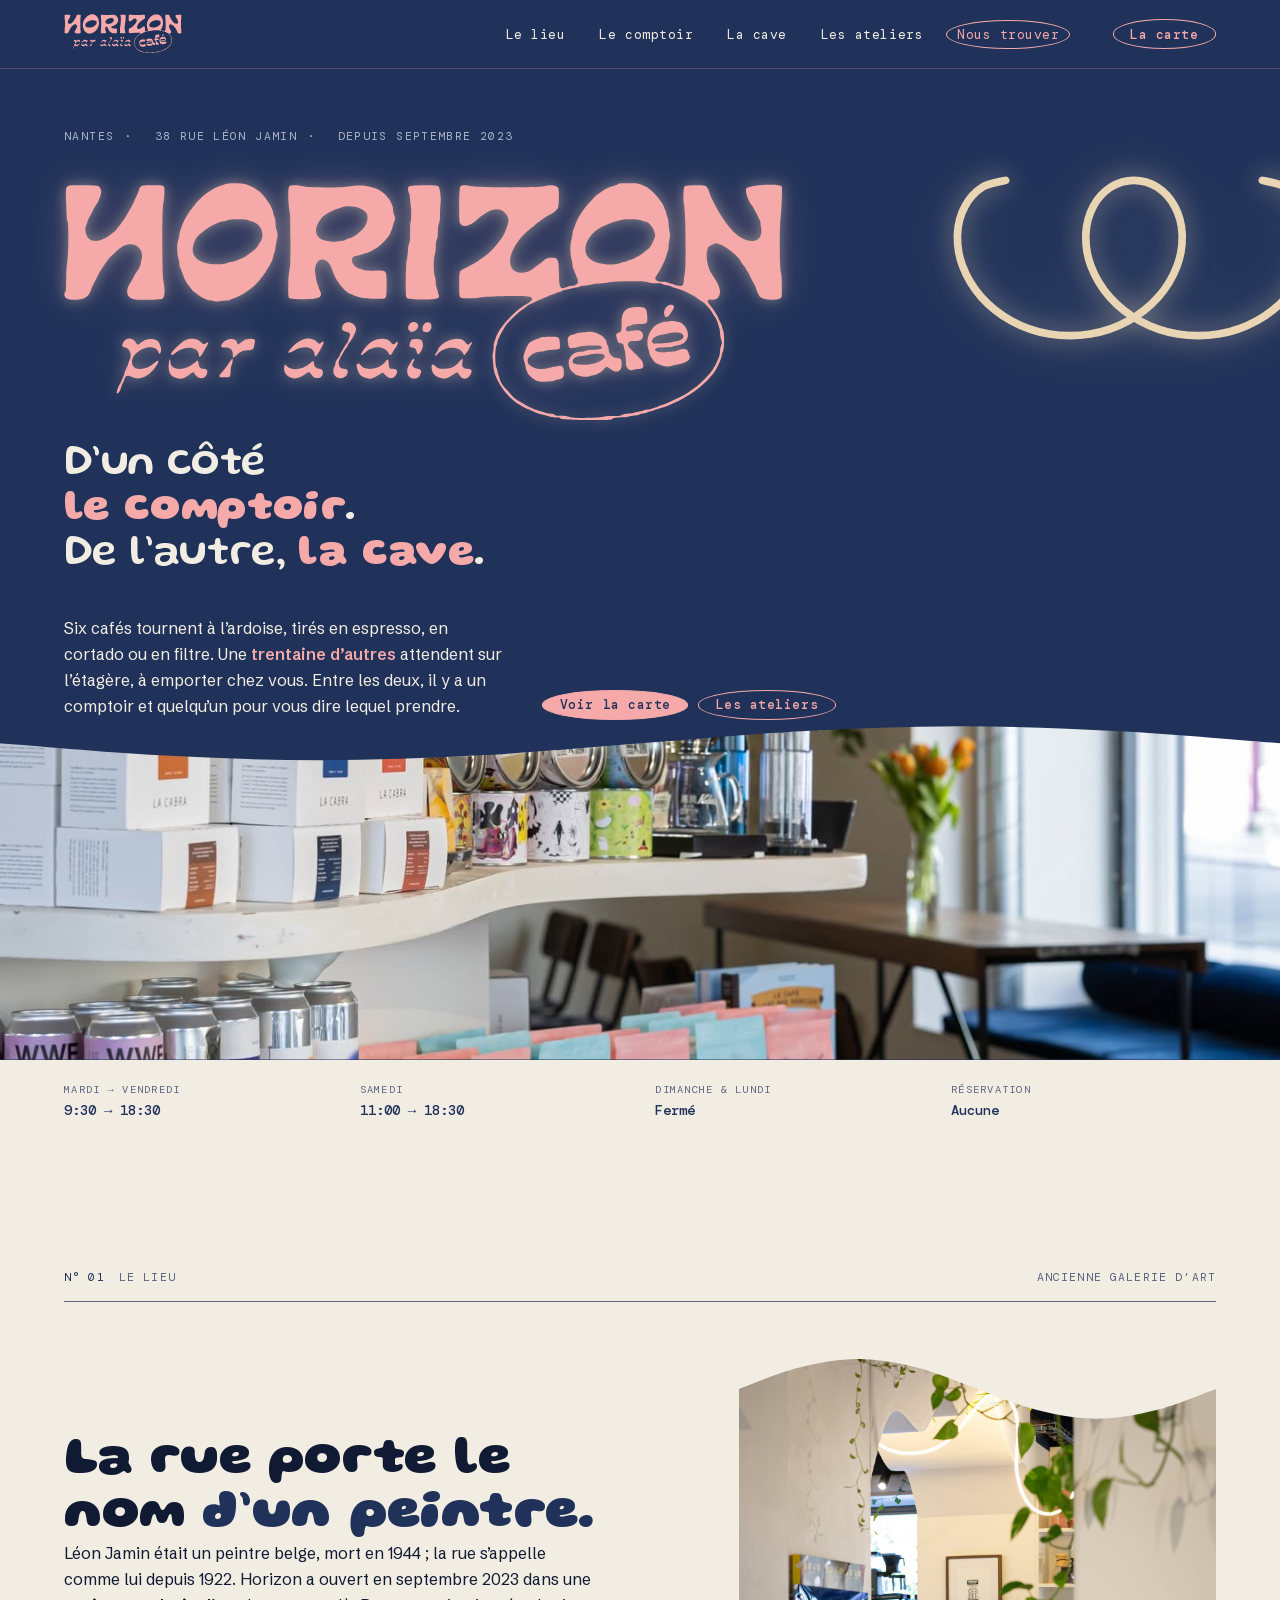
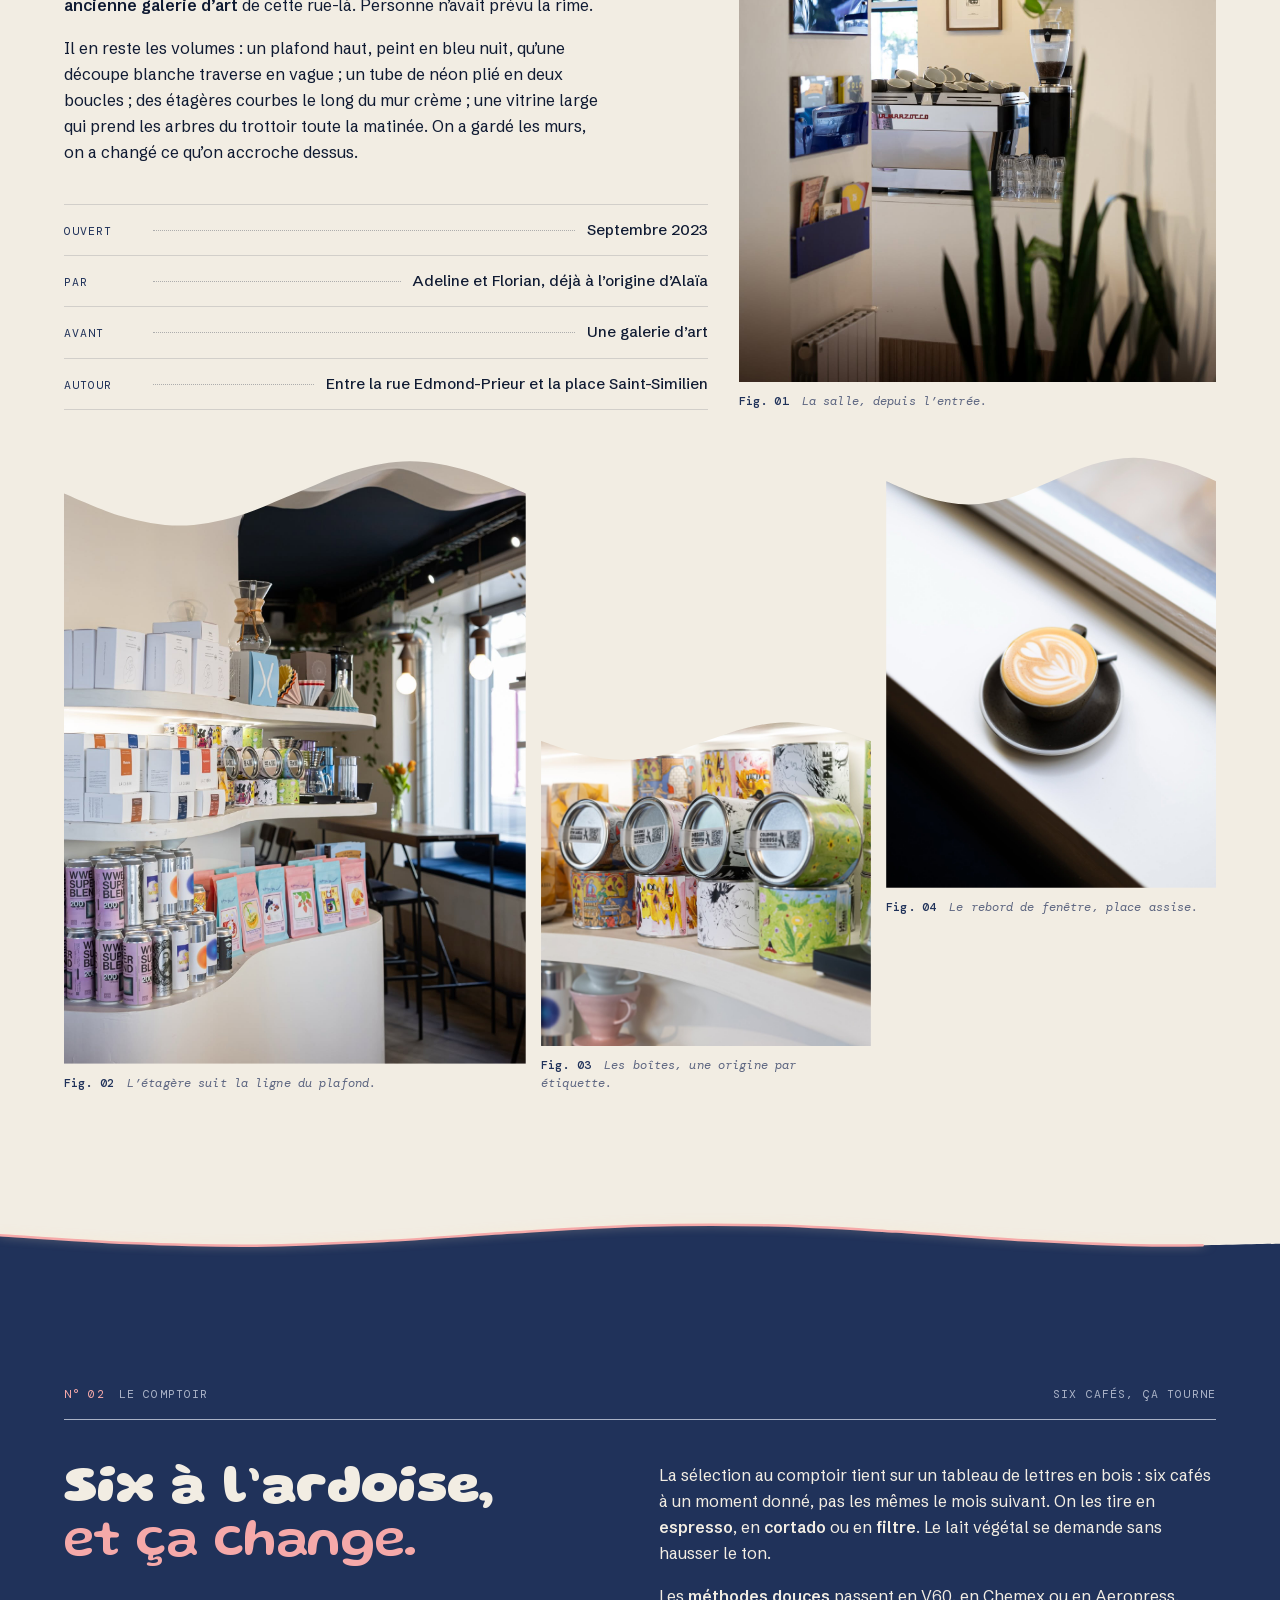
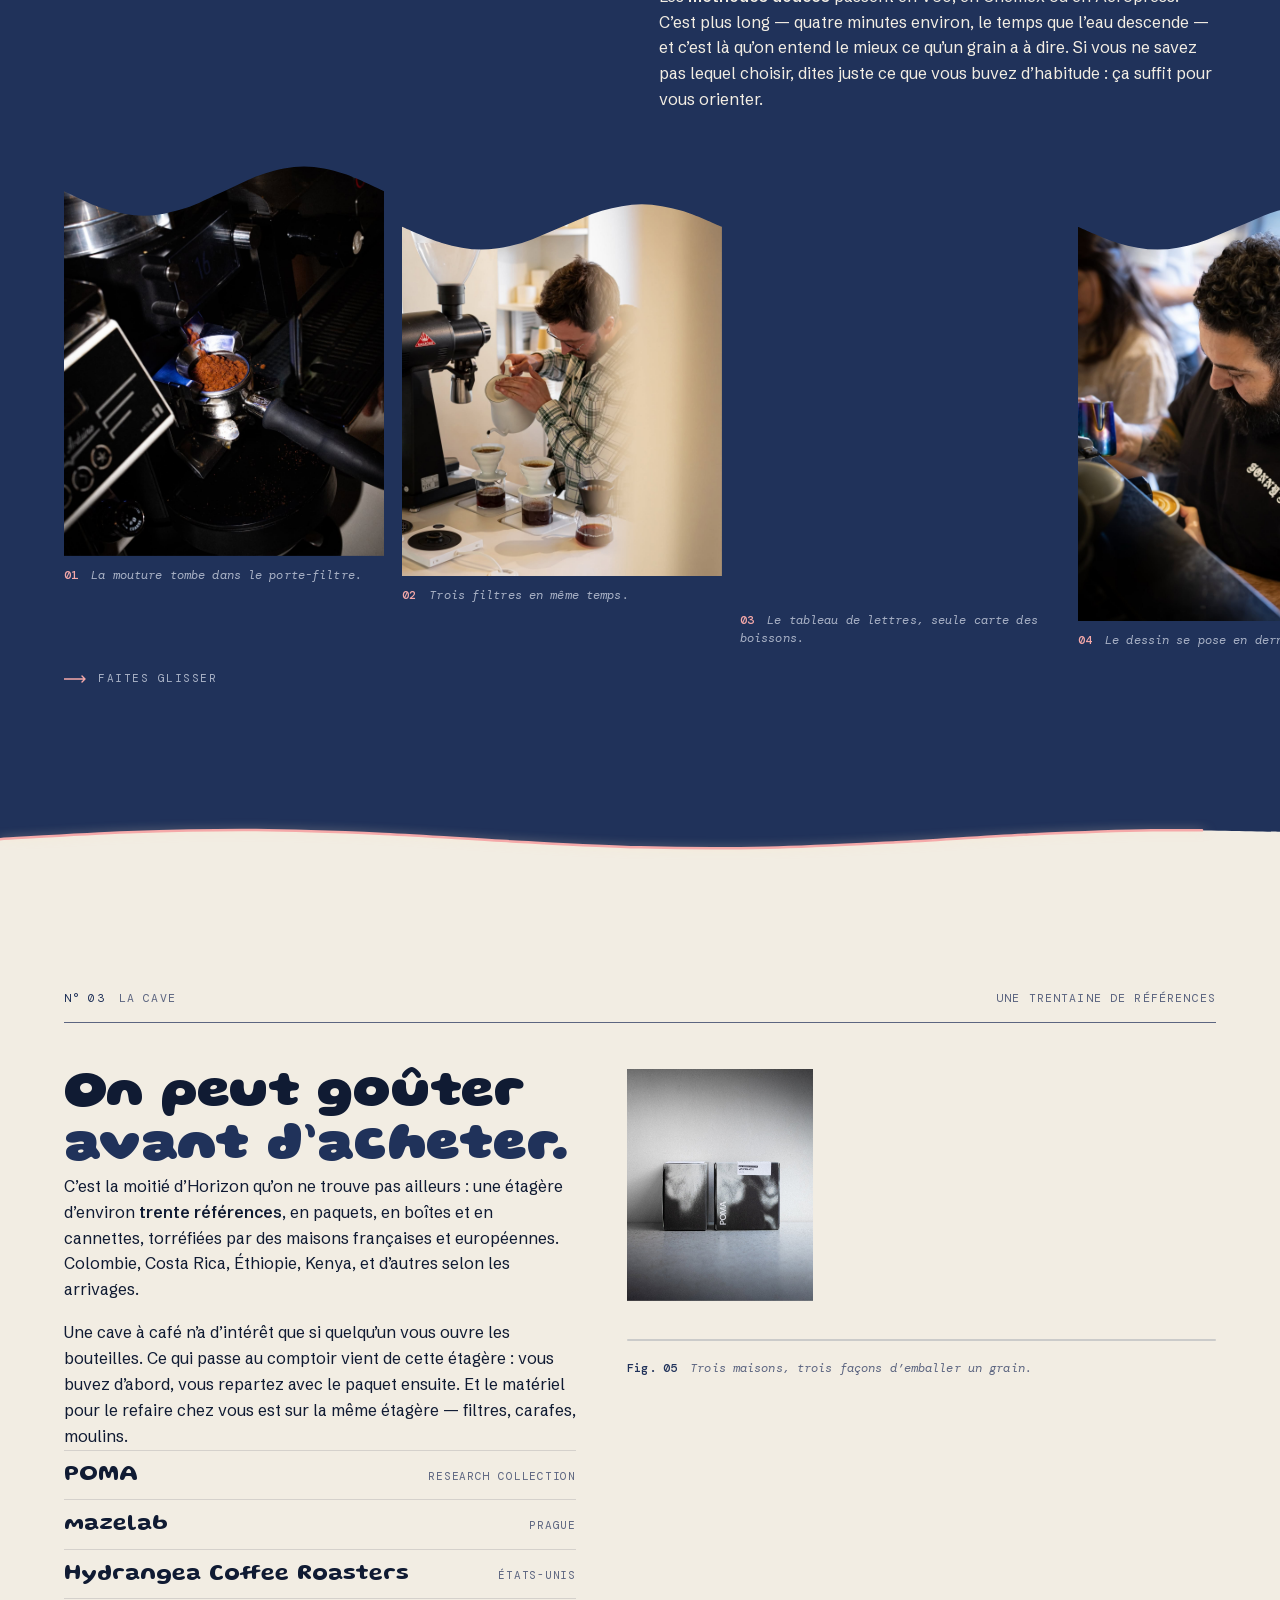
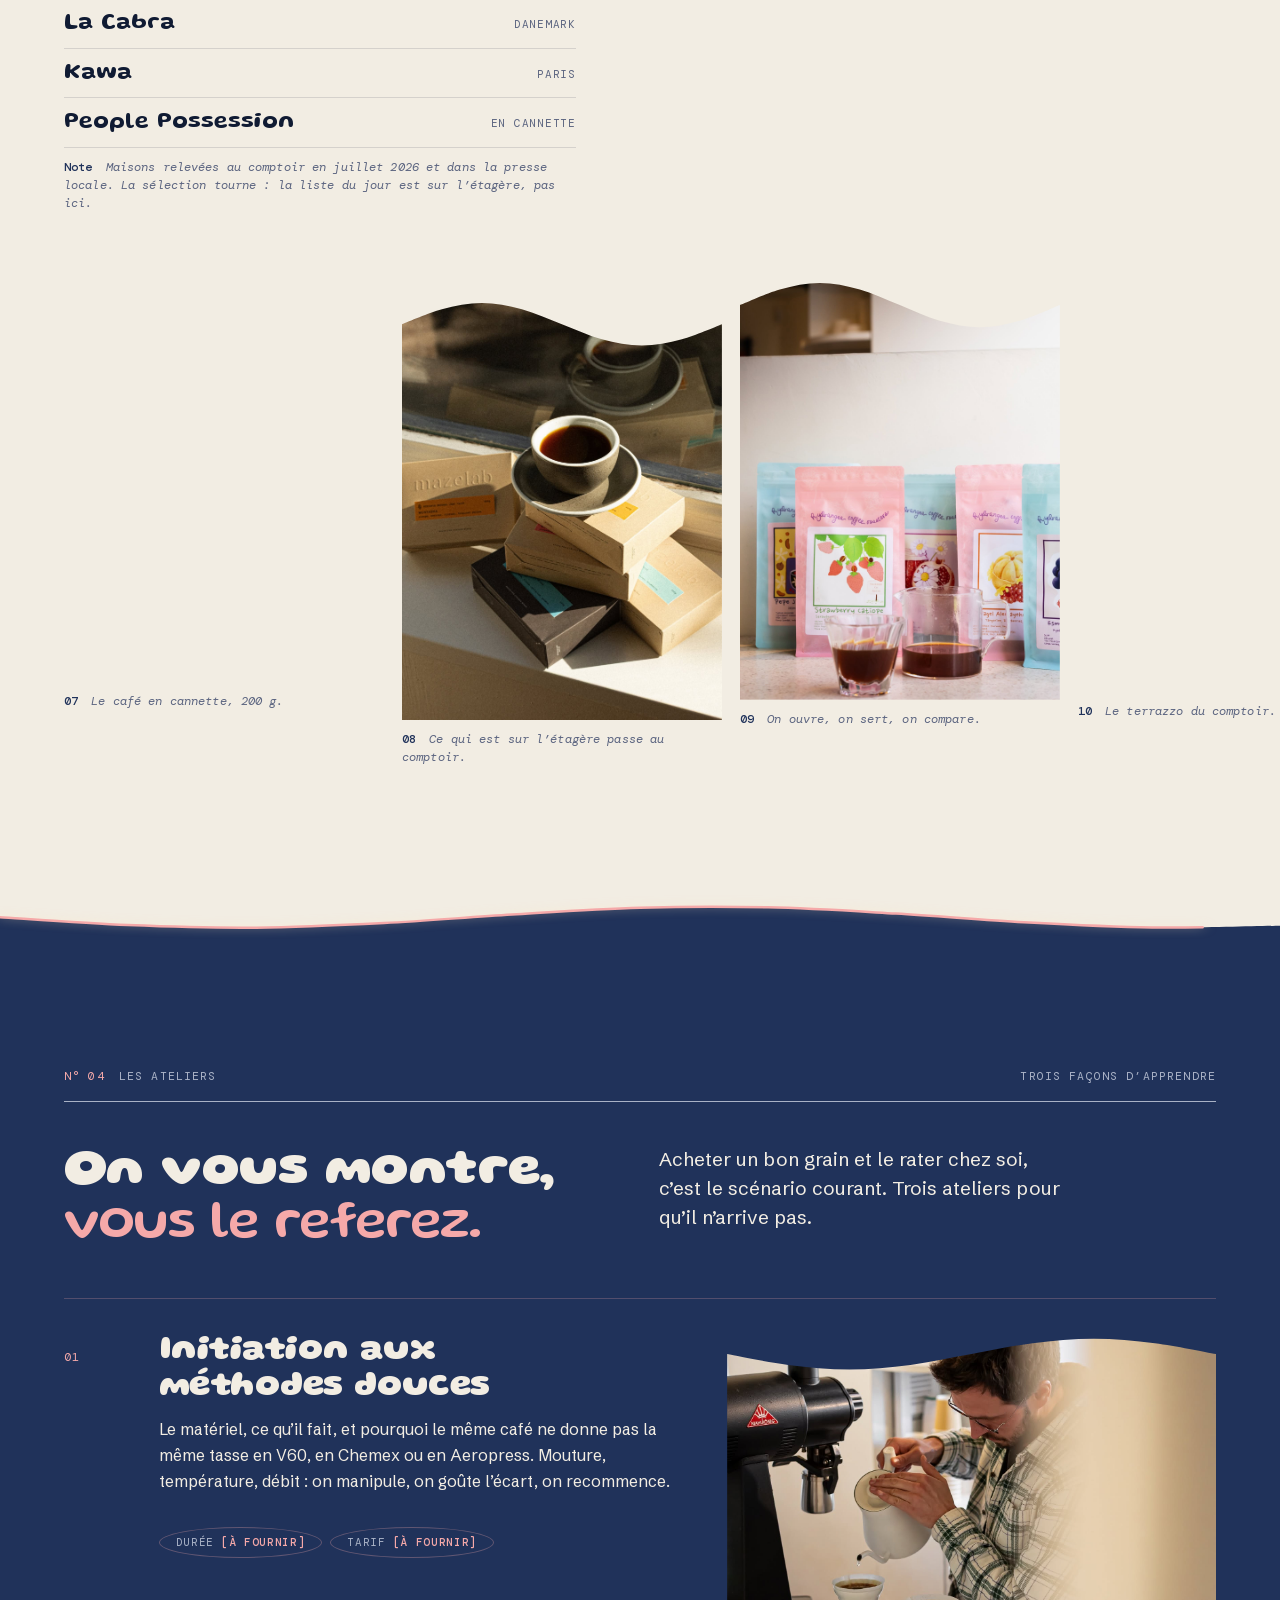
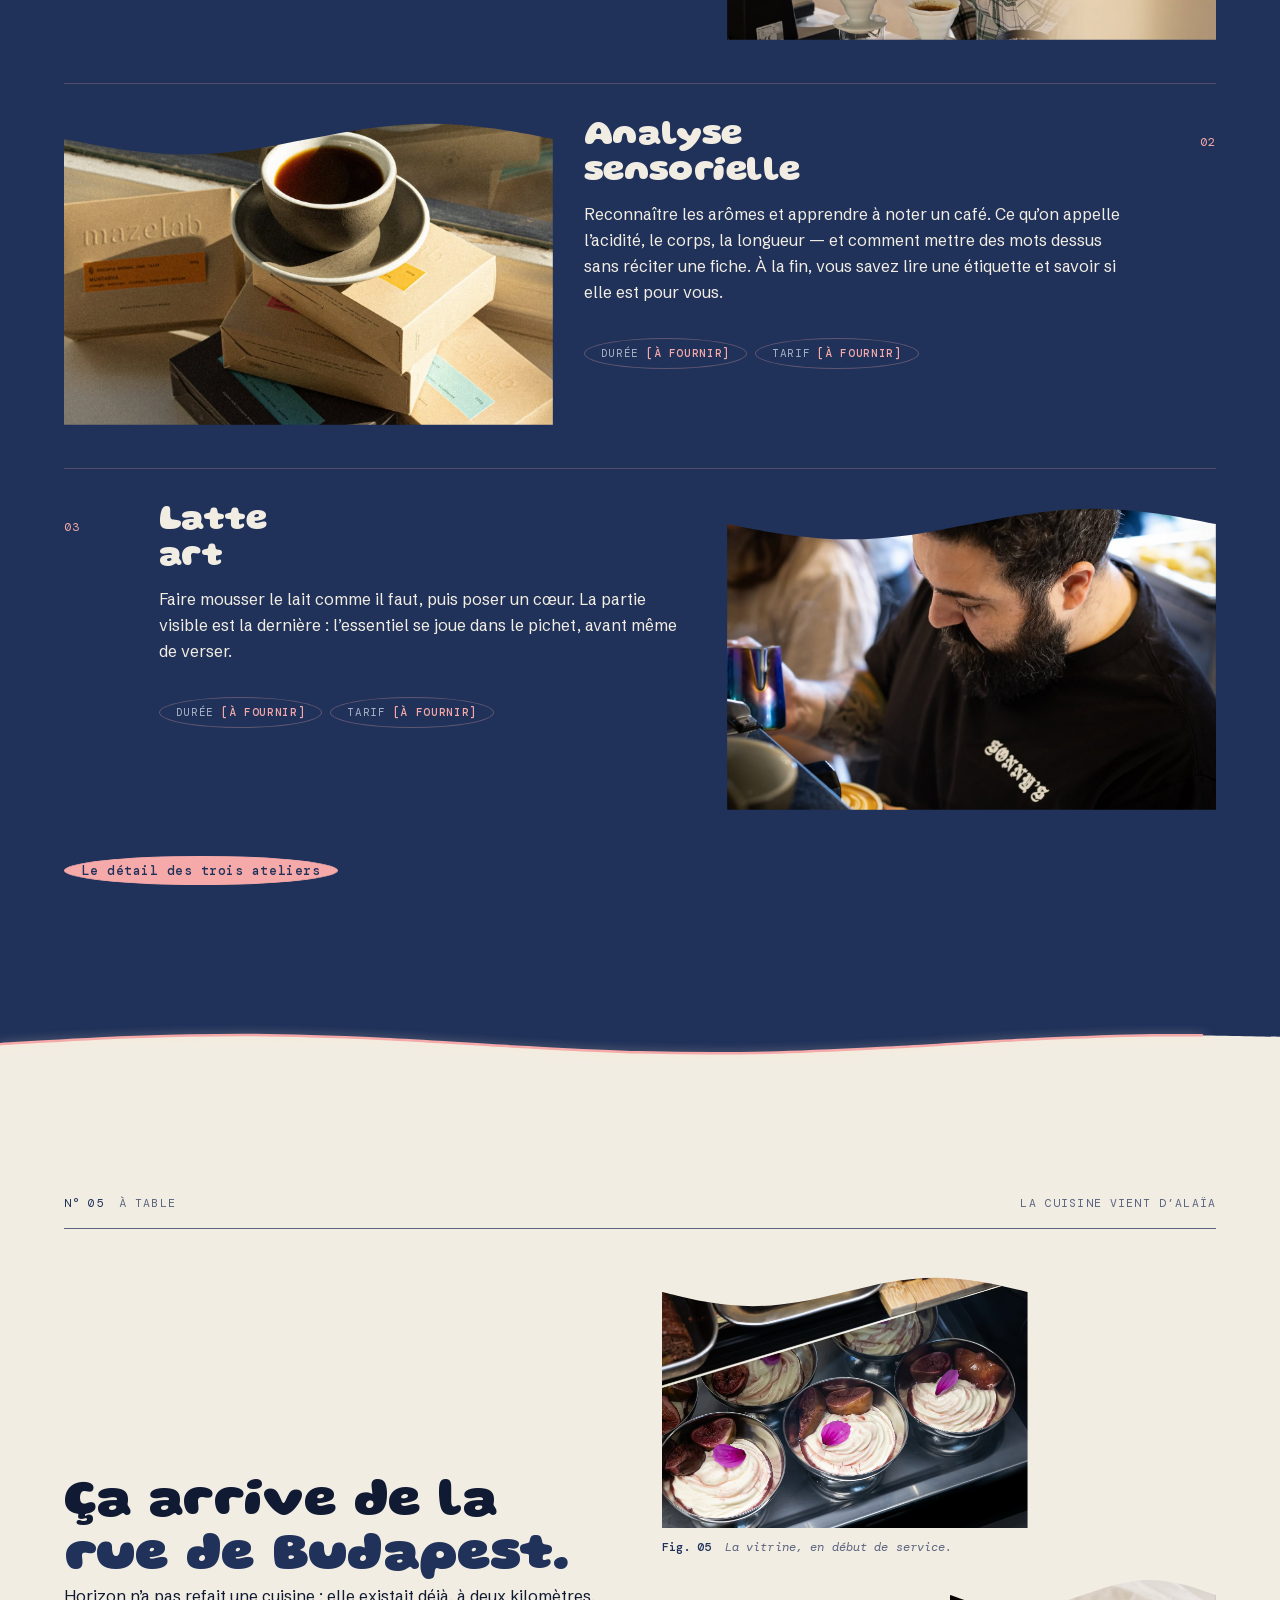
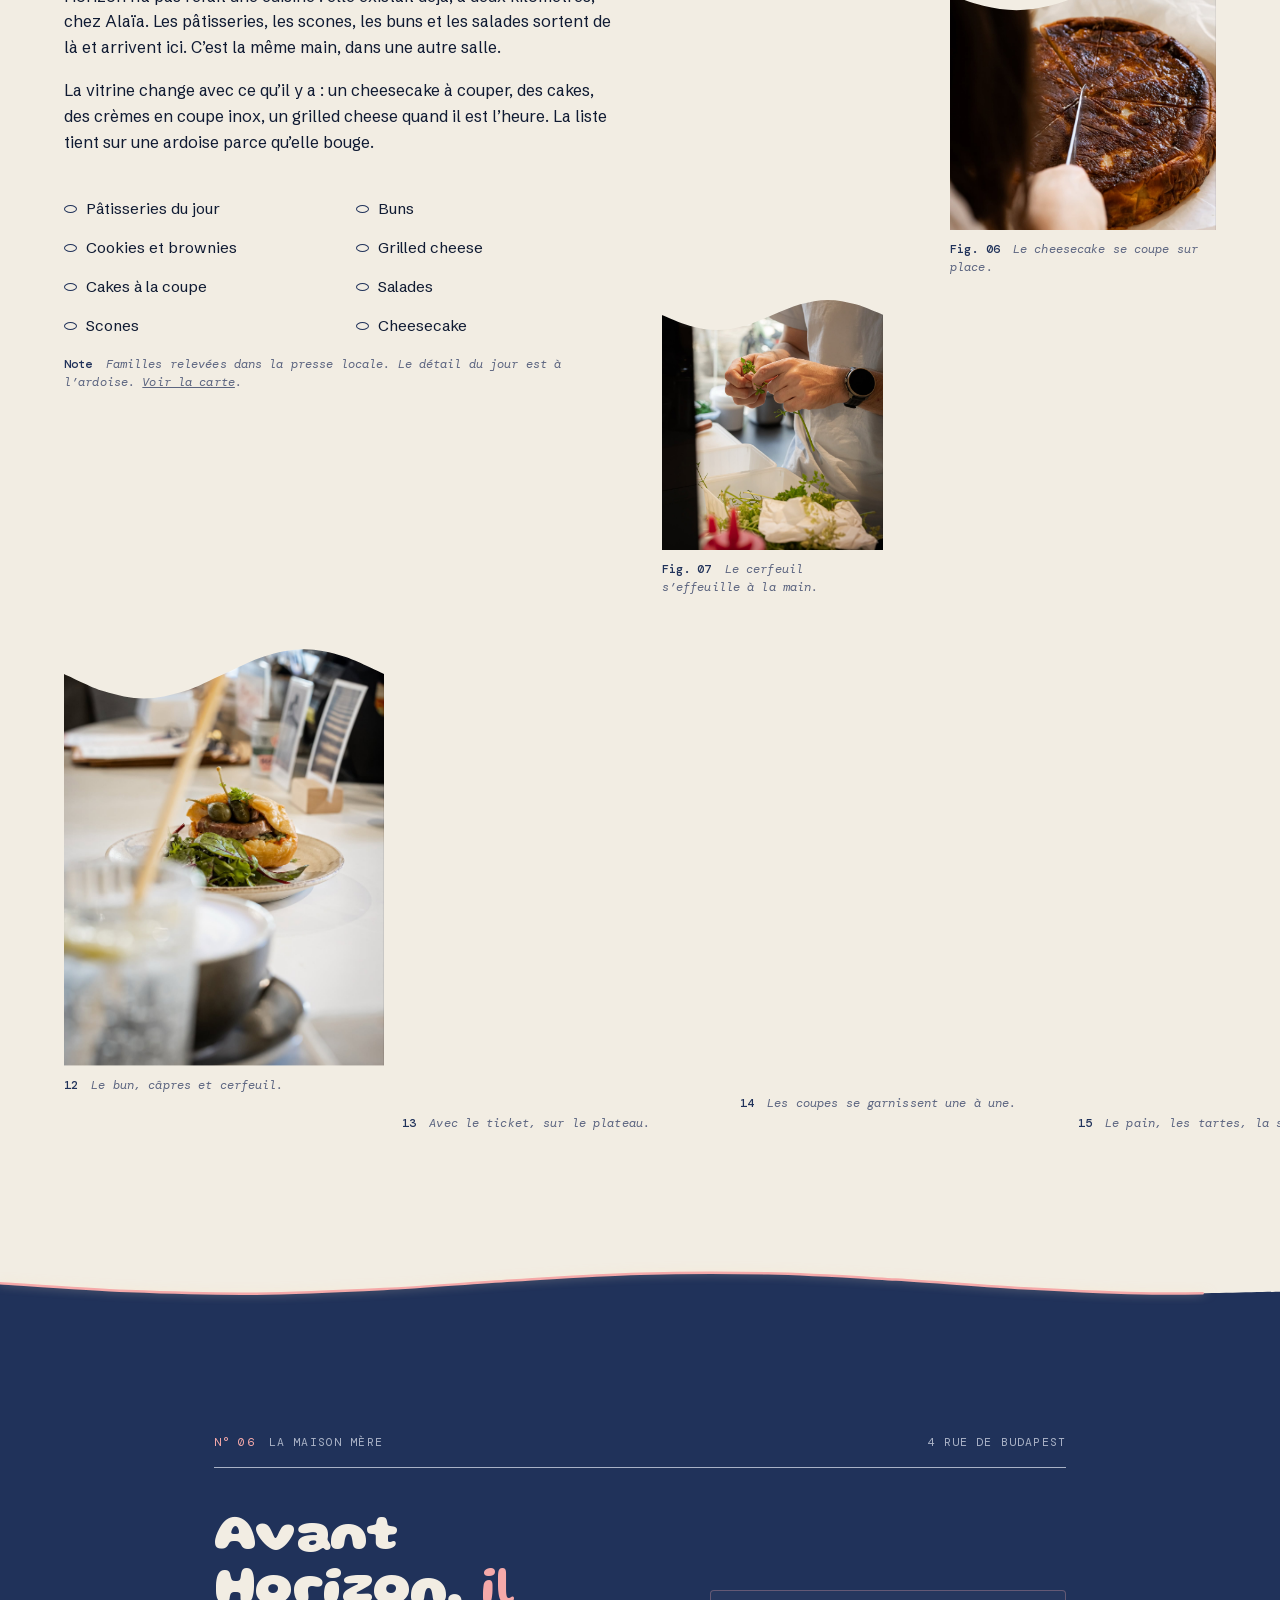
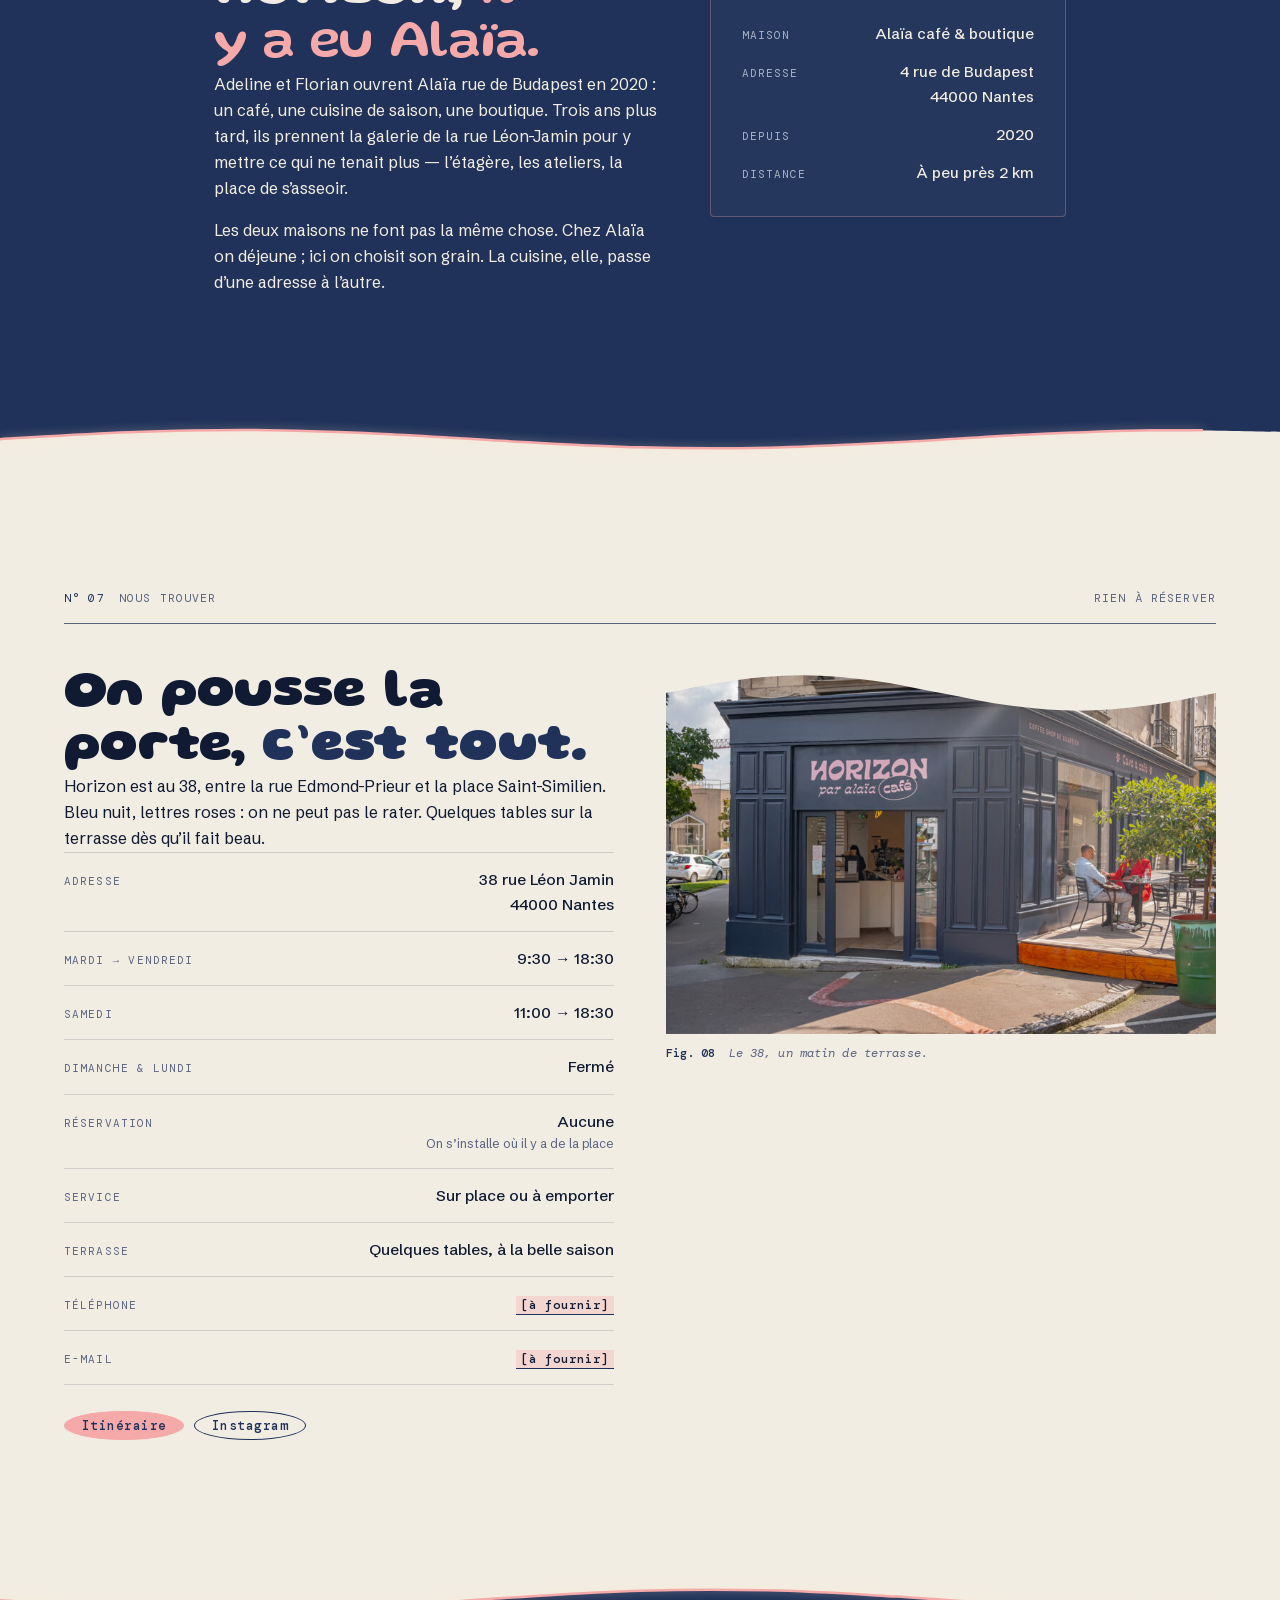
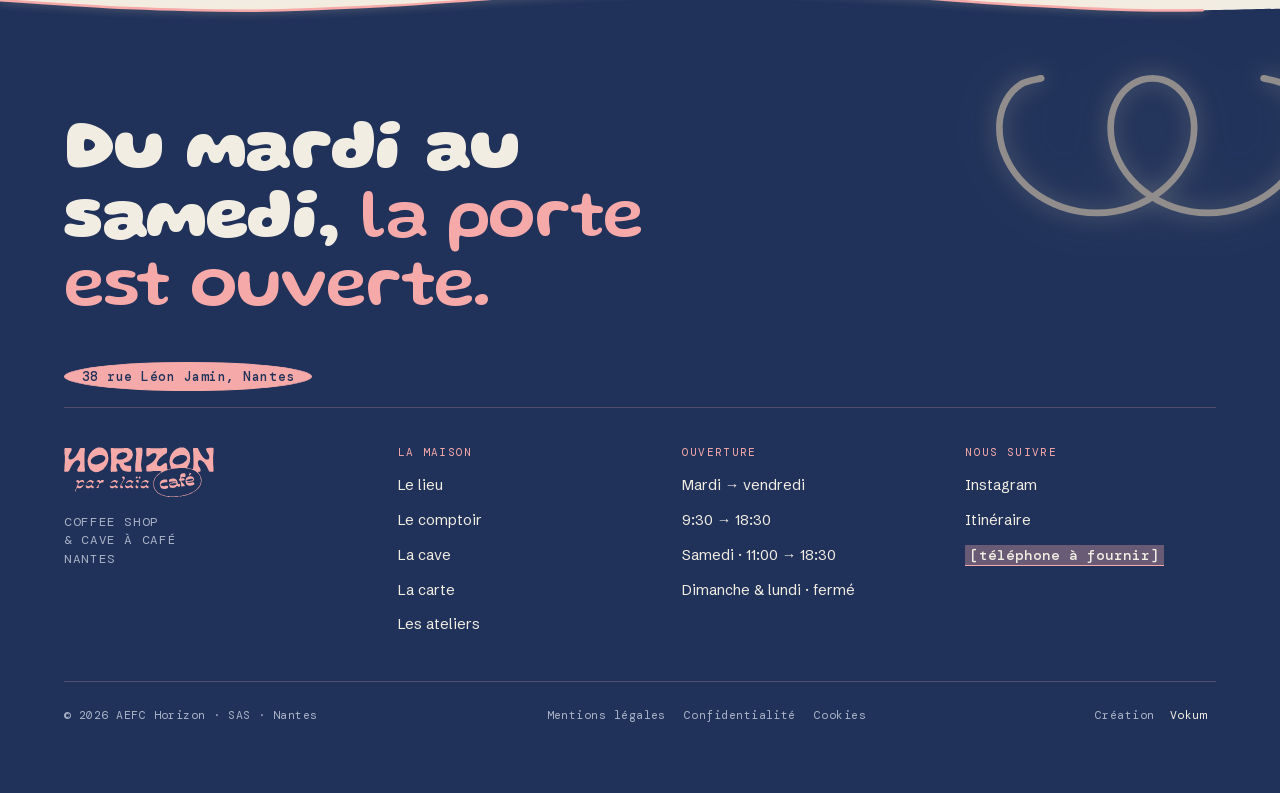
==== commit 0a696bc7: "Verrouille aussi l'axe vertical + anti-cache sur CSS/JS Suite au verrou horizontal, on complète : ov" ====
--- a/index.html
+++ b/index.html
@@ -25,7 +25,7 @@
 
 <link rel="preload" href="assets/font/gluten-400-900-latin.woff2" as="font" type="font/woff2" crossorigin>
 <link rel="preload" href="assets/font/schibsted-400-900-latin.woff2" as="font" type="font/woff2" crossorigin>
-<link rel="stylesheet" href="assets/css/horizon.css">
+<link rel="stylesheet" href="assets/css/horizon.css?v=20260717">
 
 <script>
   /* Le mouvement n'existe que si le script vit. Deux filets : la classe est
@@ -795,6 +795,6 @@
   </div>
 </footer>
 
-<script src="assets/js/horizon.js" defer></script>
+<script src="assets/js/horizon.js?v=20260717" defer></script>
 </body>
 </html>
--- a/assets/css/horizon.css
+++ b/assets/css/horizon.css
@@ -94,6 +94,9 @@
   /* le flash gris du tap n'est pas de la maison : on le coupe et on répond
      nous-mêmes, à l'ovale, dans « Affinage tactile » plus bas. */
   -webkit-tap-highlight-color: transparent;
+  /* le verrou d'élasticité posé aussi sur la racine : selon le navigateur,
+     c'est html ou body qui porte le défilement — on couvre les deux. */
+  overscroll-behavior: none;
 }
 @media (prefers-reduced-motion: reduce) { html { scroll-behavior: auto; } }
 
@@ -107,7 +110,14 @@
   font-weight: 400;
   -webkit-font-smoothing: antialiased;
   text-rendering: optimizeLegibility;
+  /* La page est verrouillée sur les deux axes : rien ne dépasse à l'horizontale
+     (overflow), et aucun rebond élastique — ni latéral ni vertical — n'est
+     permis (overscroll). Le site ne « part » plus au doigt, ni sur les côtés
+     ni en haut/bas : il reste fixe. Le défilement normal, lui, est intact ;
+     seul le caoutchouc des extrémités disparaît. Le carrousel du comptoir garde
+     son propre défilement, contenu, sans entraîner la page. */
   overflow-x: hidden;
+  overscroll-behavior: none;
 }
 
 img, svg { max-width: 100%; }
@@ -396,6 +406,23 @@
 .hero__wordmark {
   width: min(100%, 720px); height: auto; display: block;
   color: var(--rose);
+}
+/* L'enseigne s'allume — le tube de néon qui s'amorce : un seul battement doux
+   (jamais un strobe), puis la lueur chaude se pose et reste, comme un néon
+   allumé. C'est le geste central de la maison, porté sur le lettrage même.
+   Se déclenche quand le lettrage entre à l'écran (.vu), après sa montée ;
+   la lueur est un filtre, elle ne touche ni la place ni l'opacité du .leve. */
+.js .hero__wordmark.vu {
+  animation: hero-allume 1.6s var(--sortie) .45s both;
+}
+@keyframes hero-allume {
+  0%   { filter: brightness(.75); }
+  18%  { filter: brightness(1.05) drop-shadow(0 0 12px rgba(255, 231, 190, .55)); }
+  30%  { filter: brightness(.84)  drop-shadow(0 0  6px rgba(255, 231, 190, .30)); }
+  46%  { filter: brightness(1)    drop-shadow(0 0 16px rgba(255, 231, 190, .70))
+                                  drop-shadow(0 0 32px rgba(245, 169, 169, .38)); }
+  100% { filter: brightness(1)    drop-shadow(0 0  7px rgba(255, 231, 190, .40))
+                                  drop-shadow(0 0 20px rgba(245, 169, 169, .22)); }
 }
 .hero__phrase {
   display: block;
@@ -966,6 +993,8 @@
   .js .revele img { -webkit-mask-image: none; mask-image: none; }
   .js .trace path { stroke-dasharray: none; stroke-dashoffset: 0; }
   .js .tiroir__lien { opacity: 1; transform: none; }
+  /* pas d'amorçage clignotant : l'enseigne reste allumée, lueur posée et fixe */
+  .js .hero__wordmark.vu { animation: none; filter: drop-shadow(0 0 6px rgba(255, 231, 190, .32)); }
   .tiroir { transition: none; }
 }
 
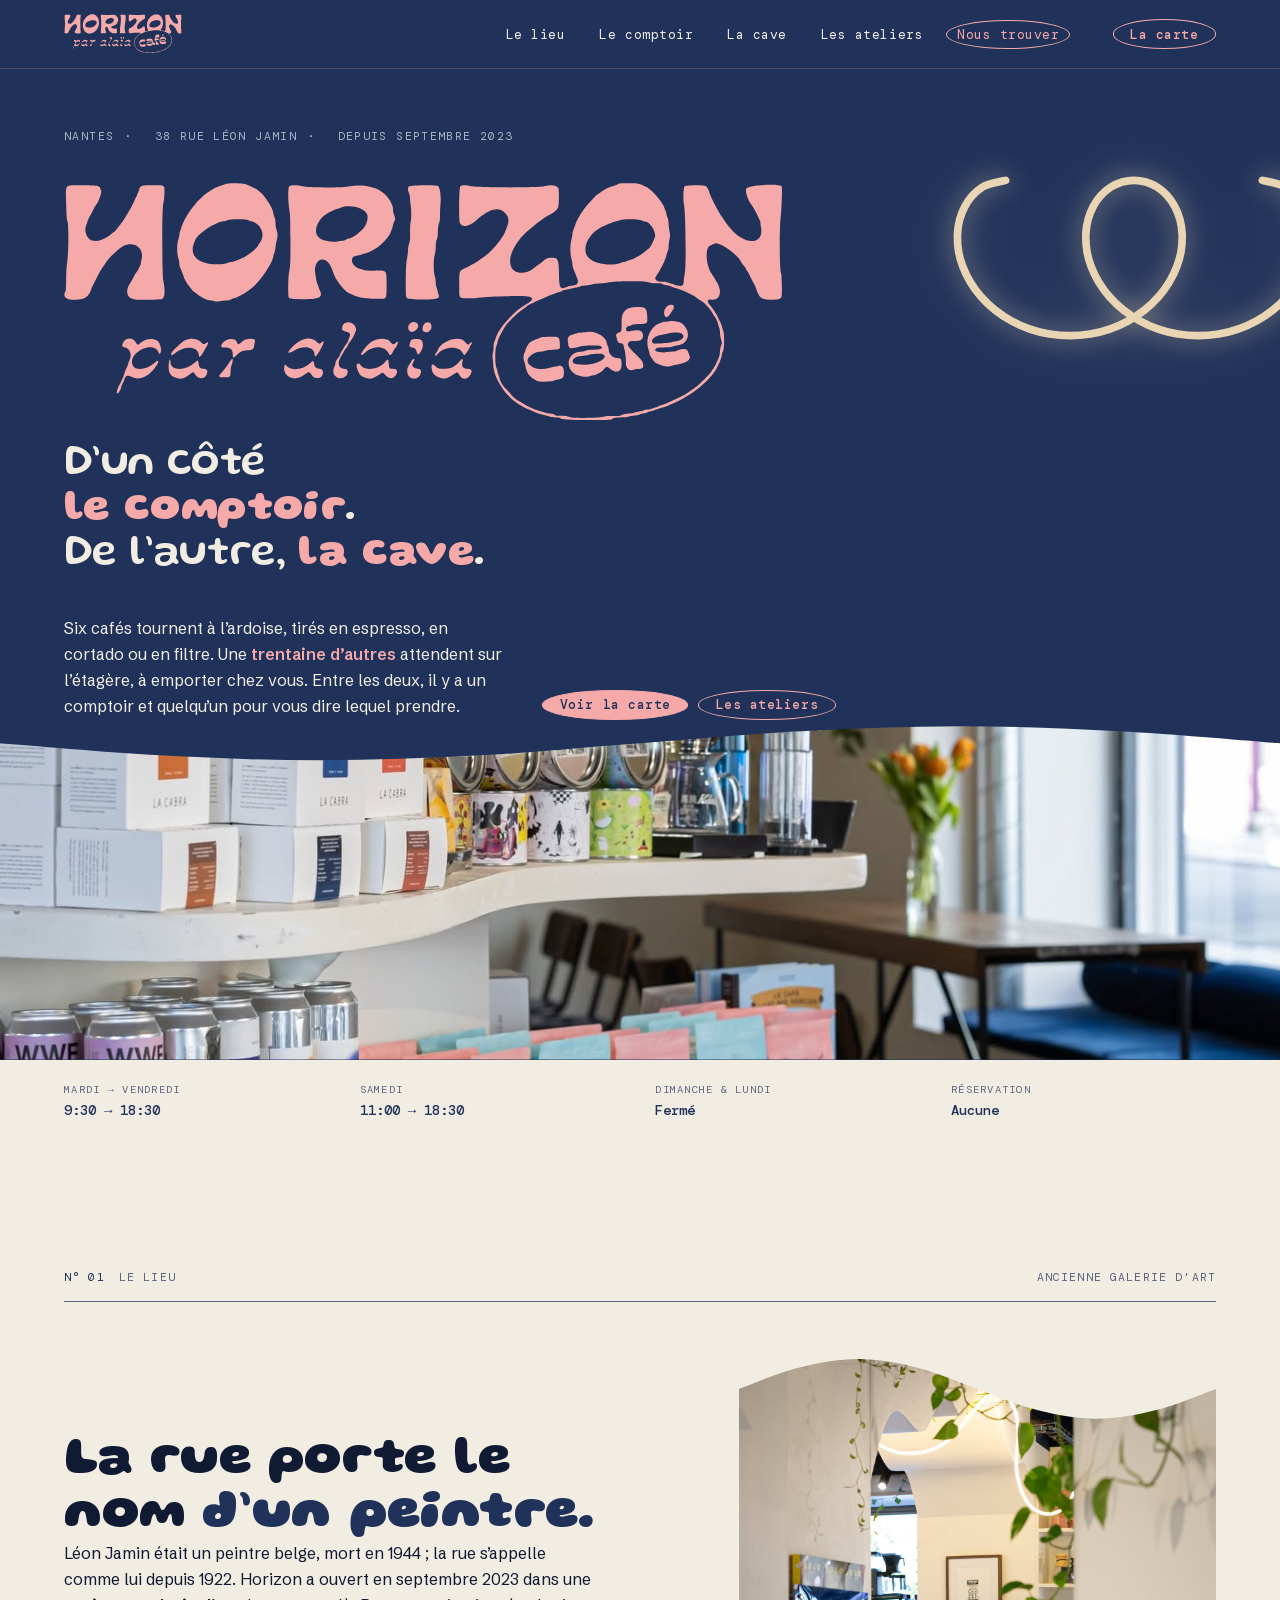
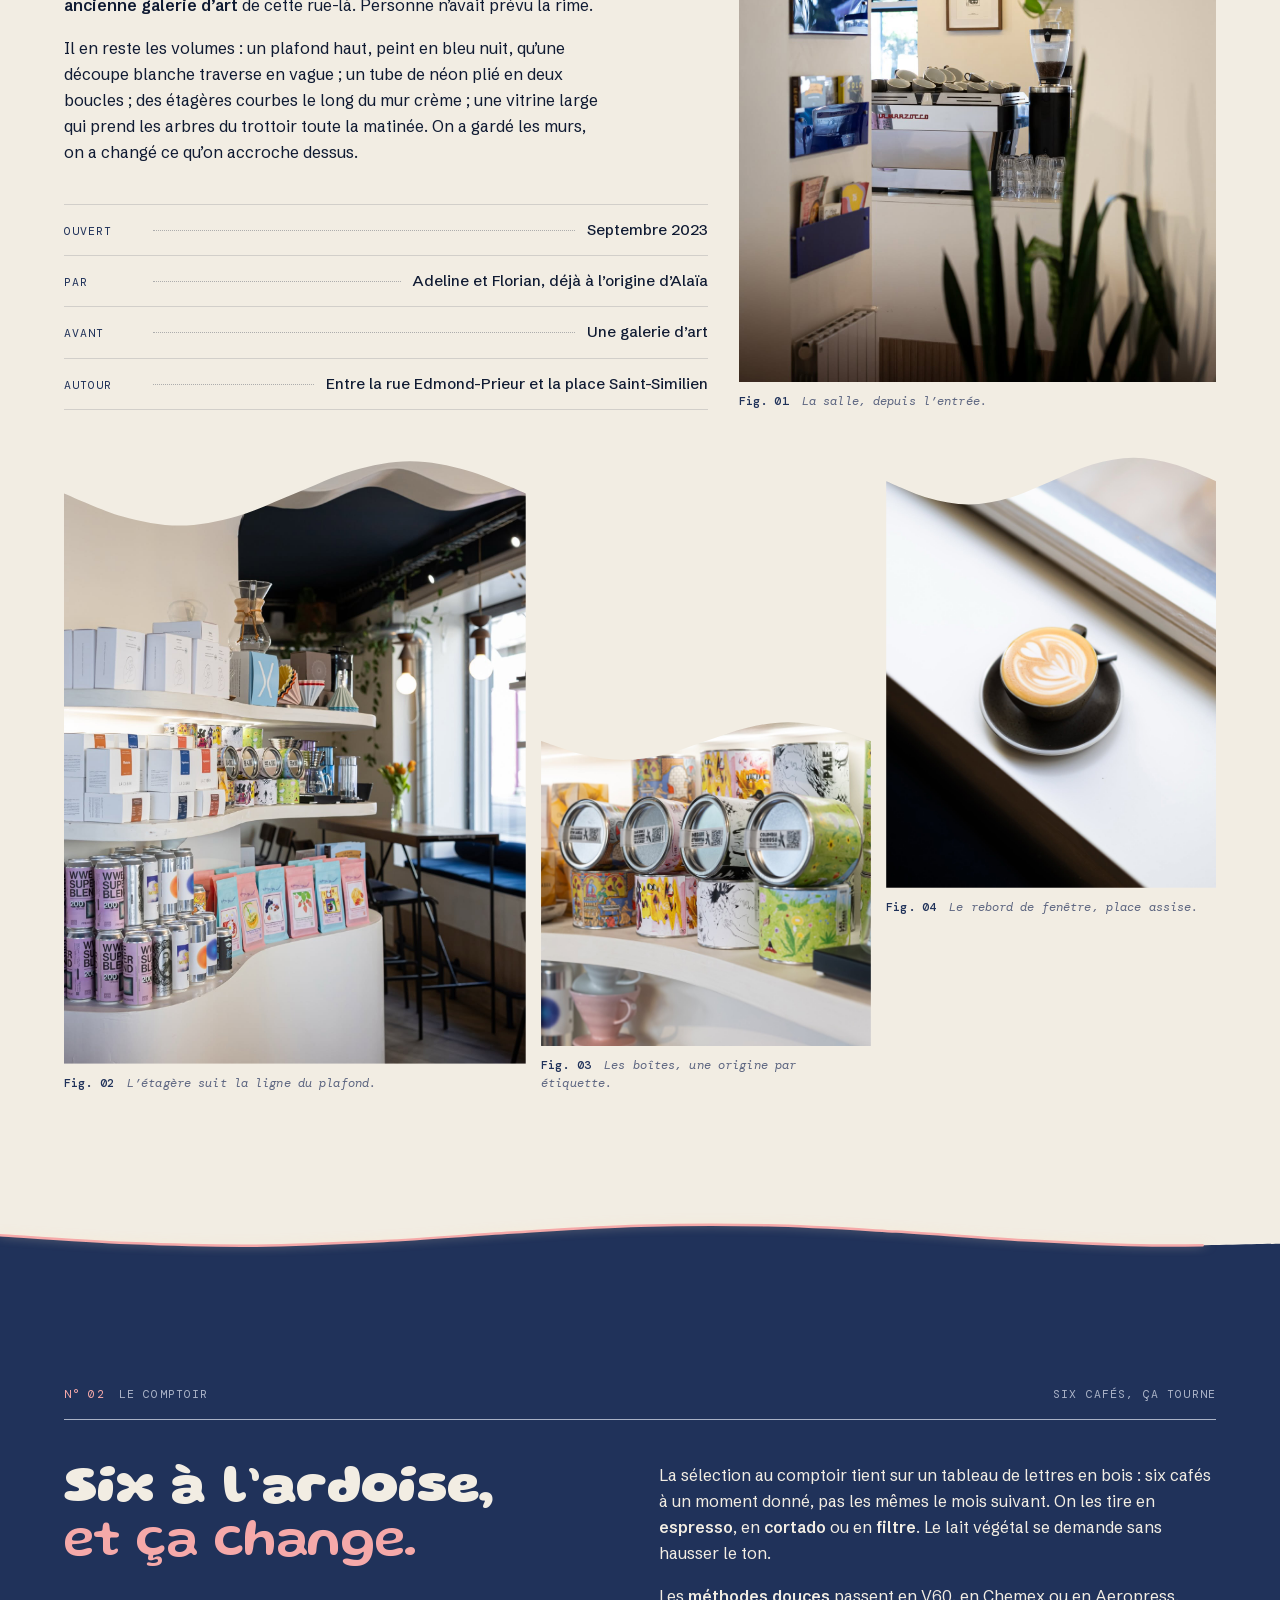
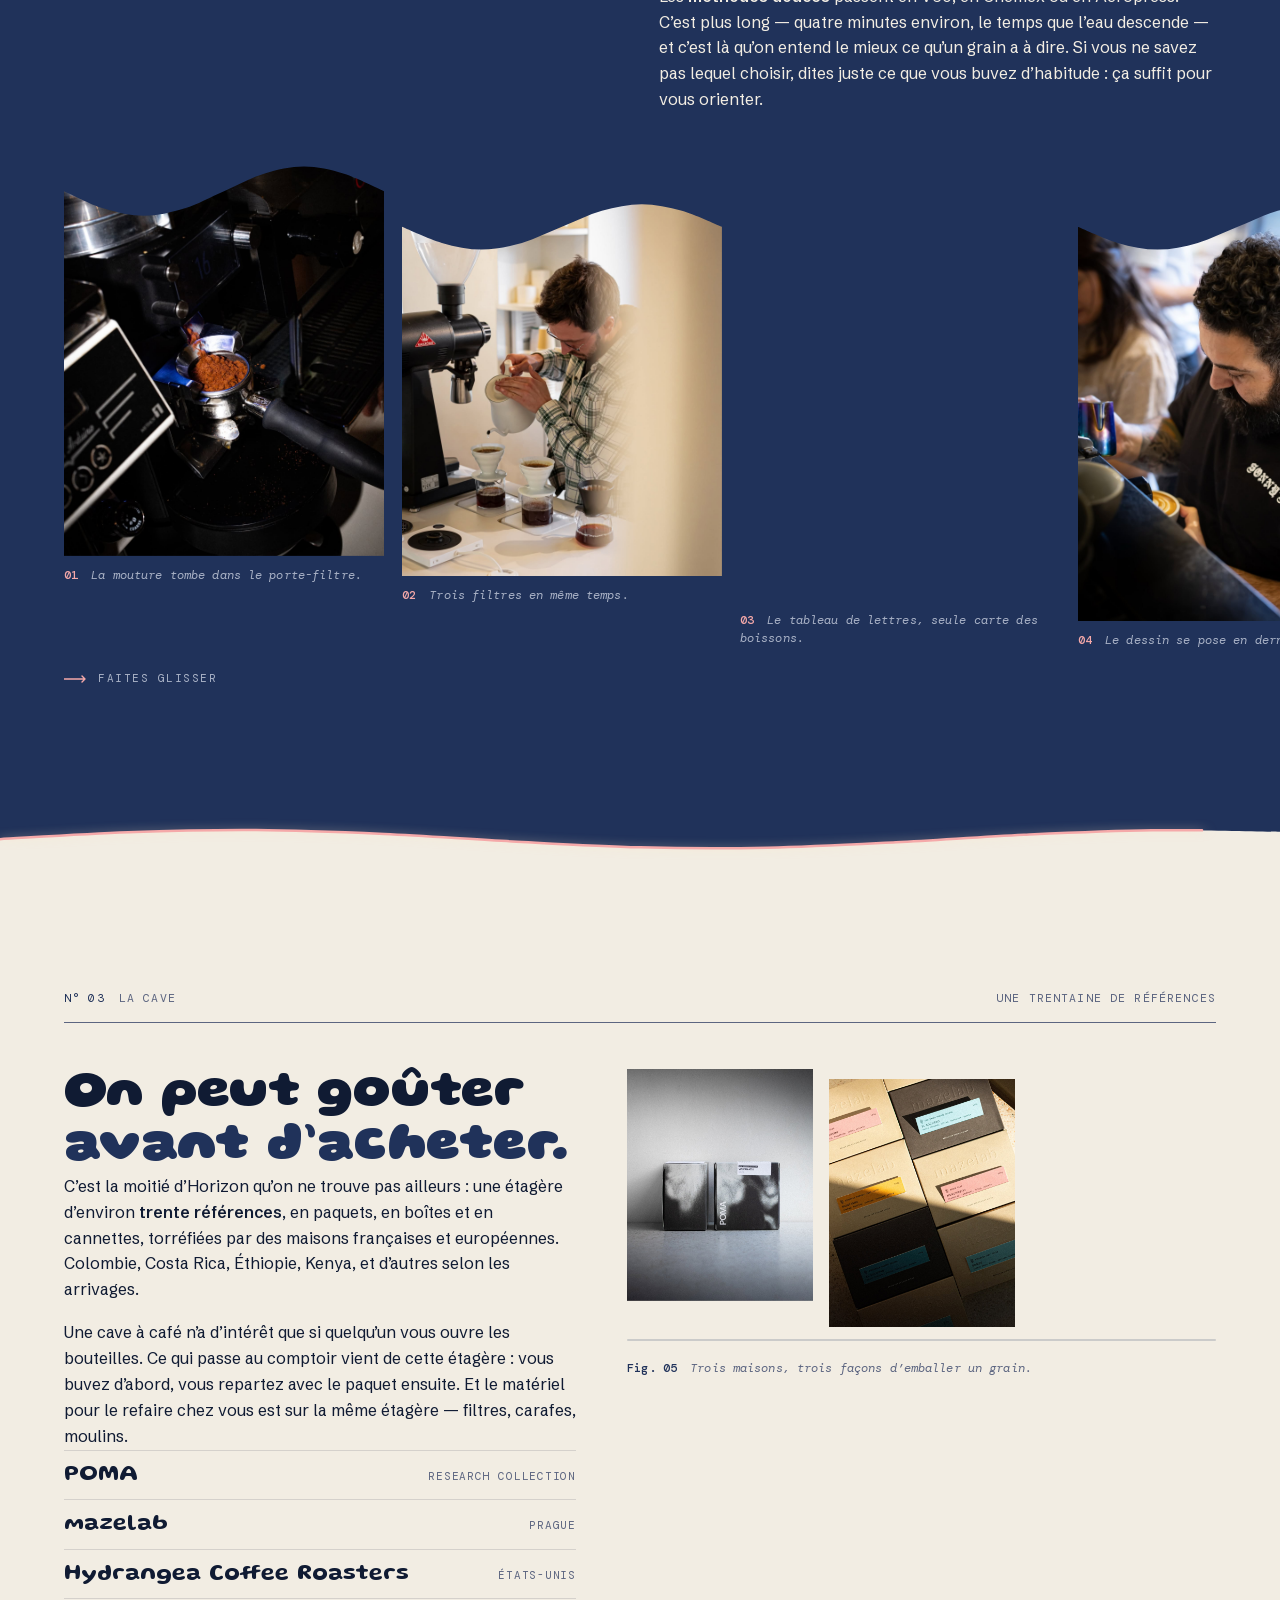
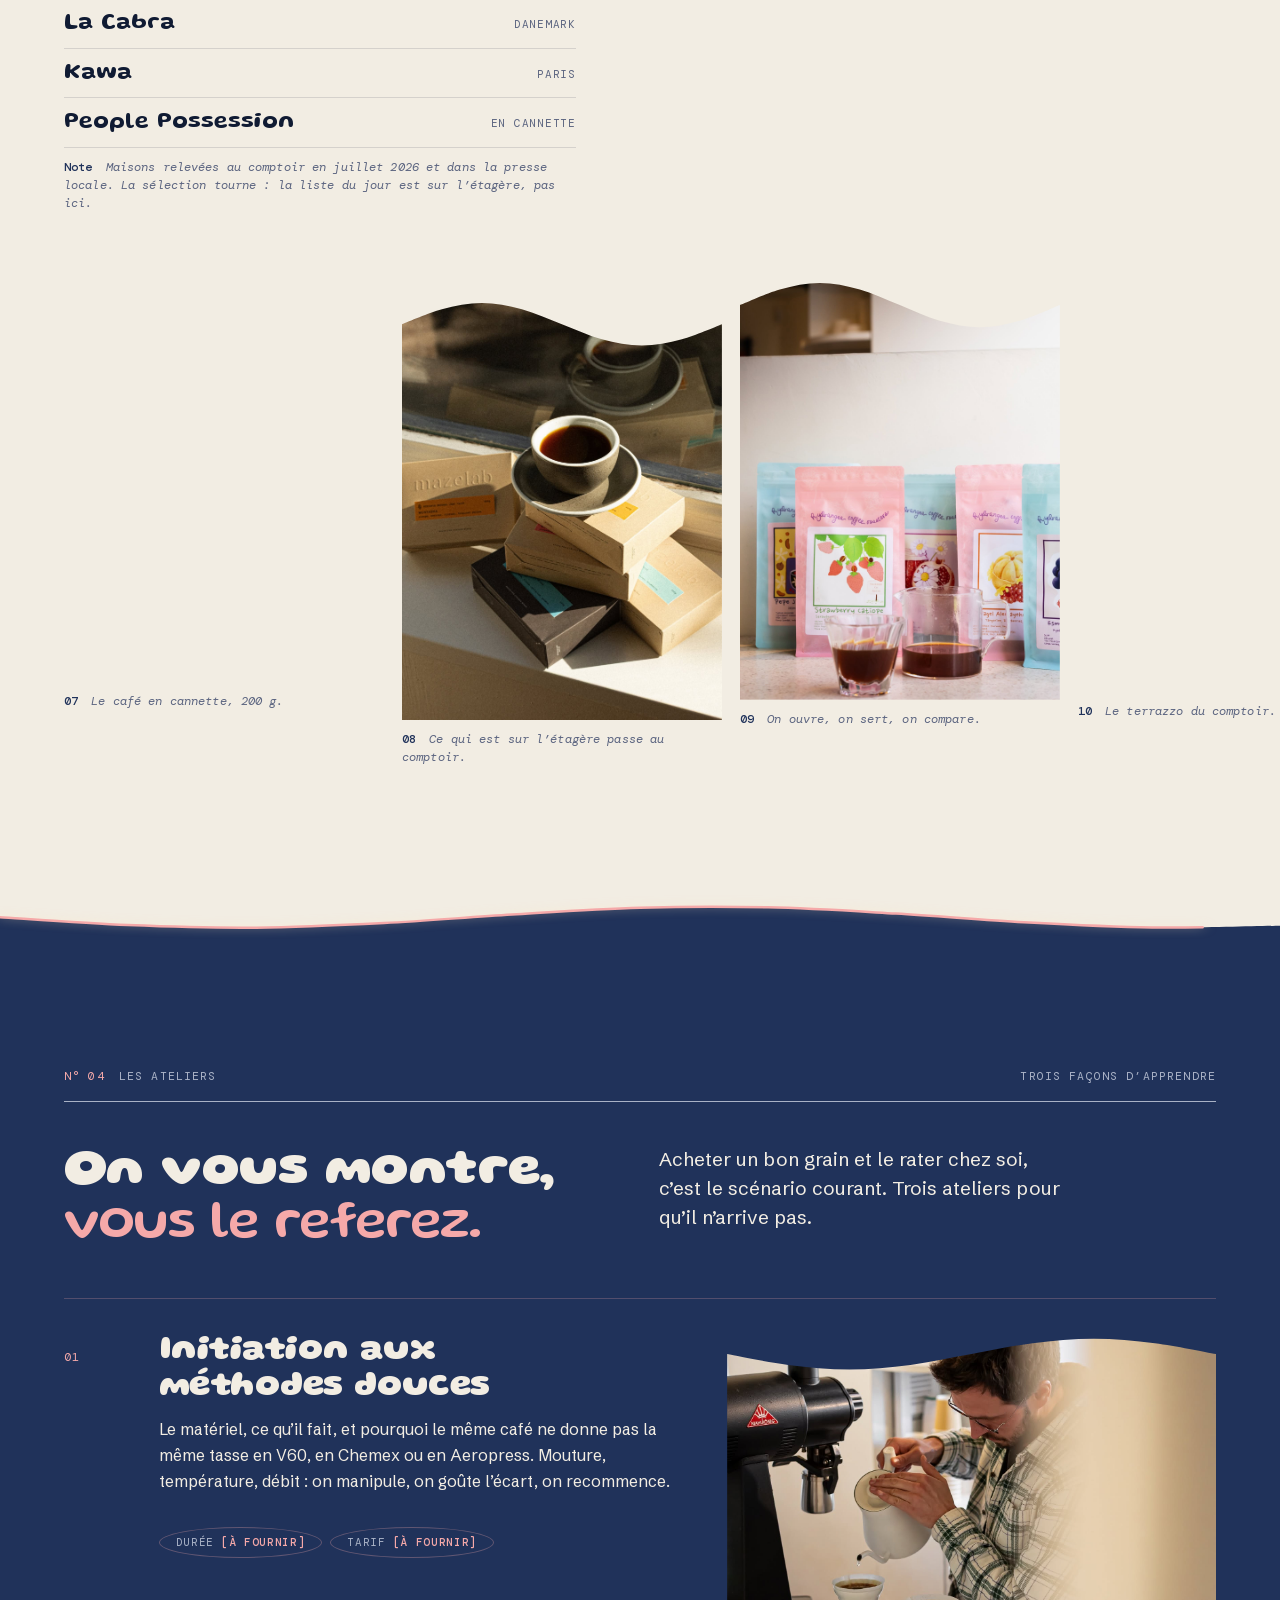
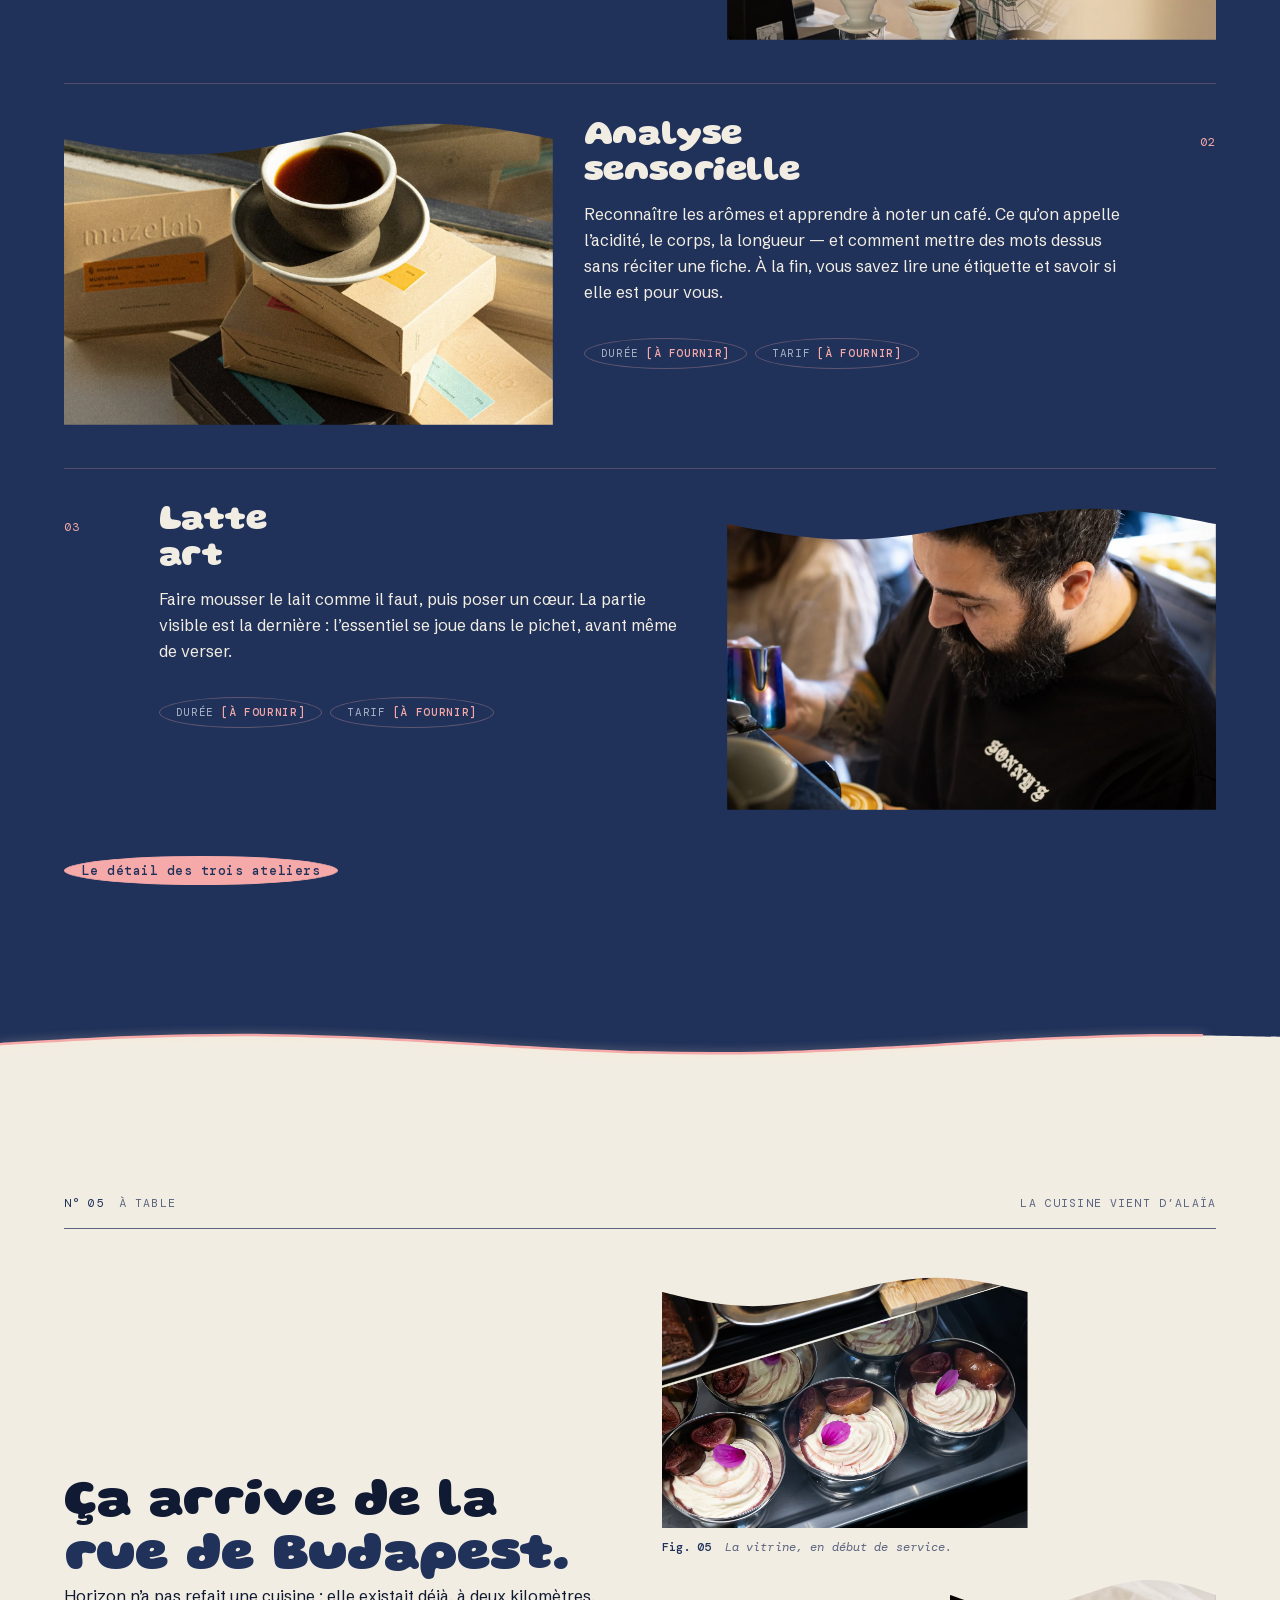
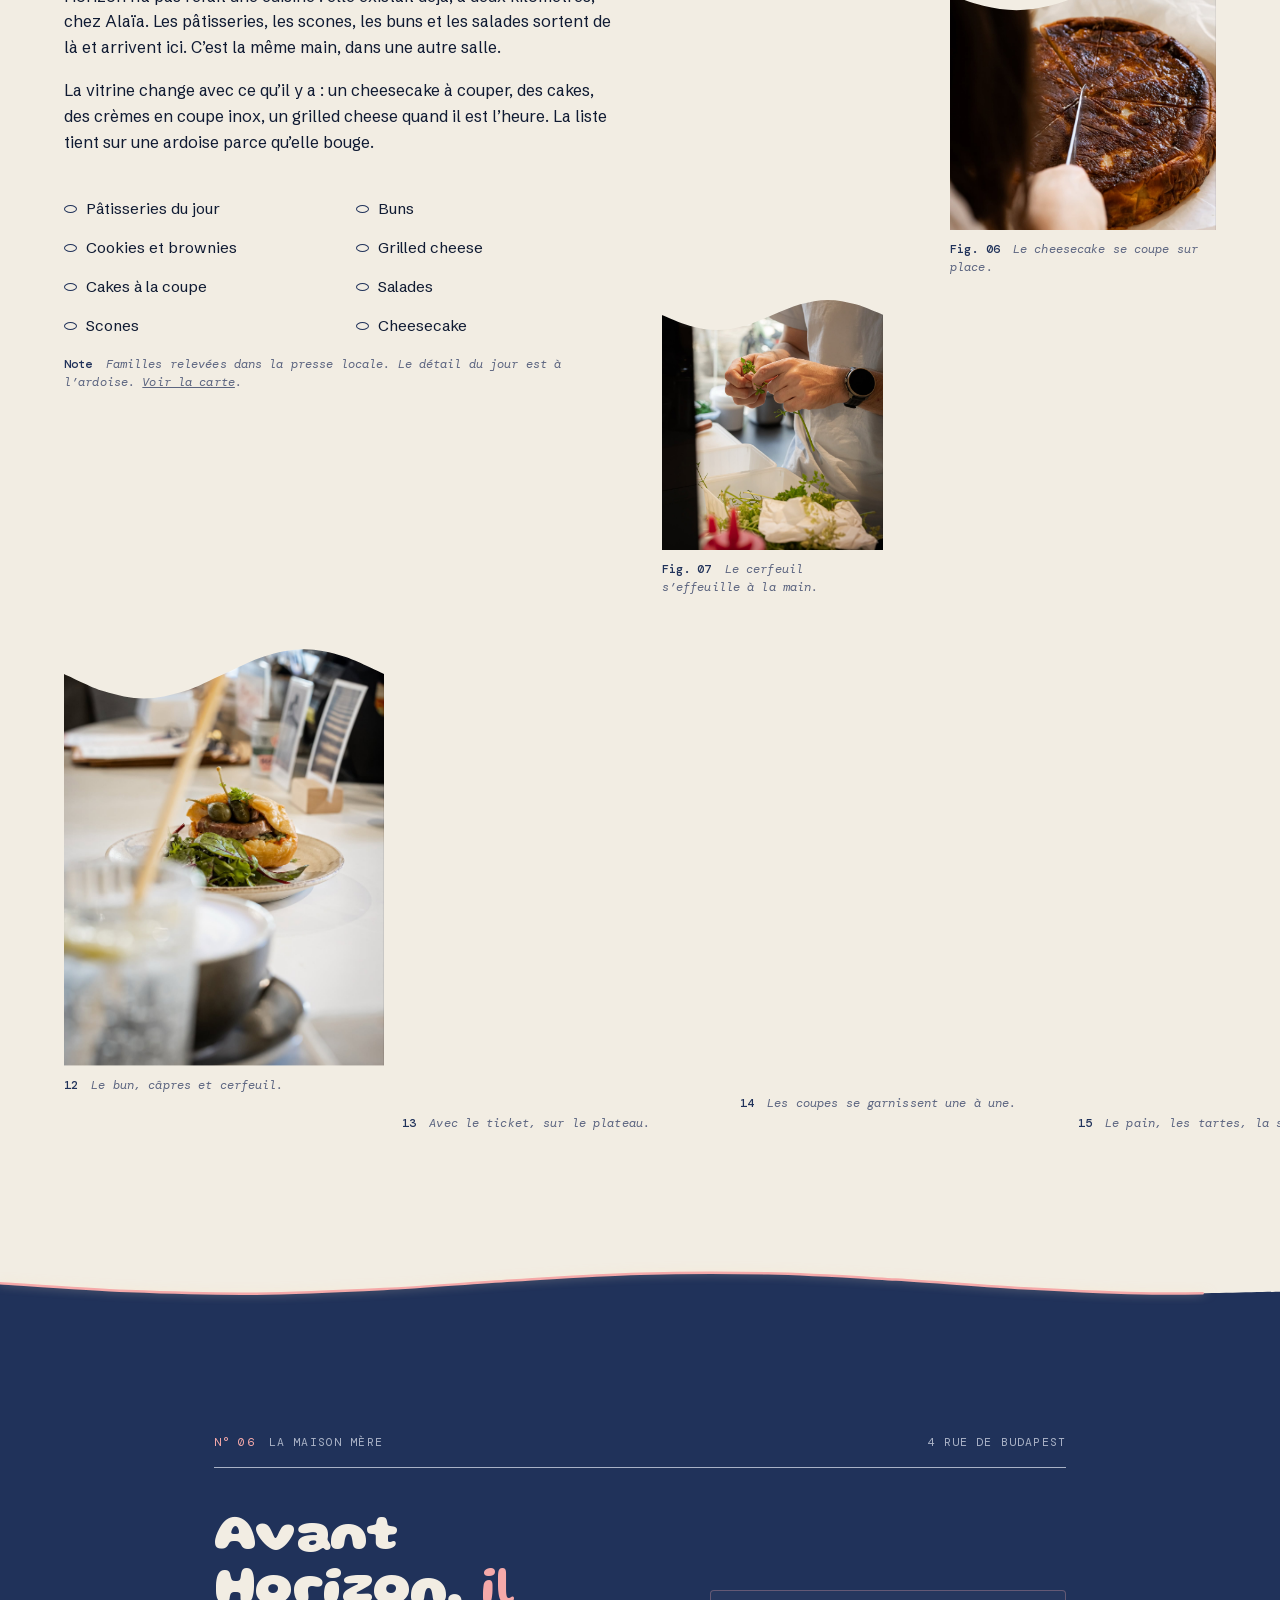
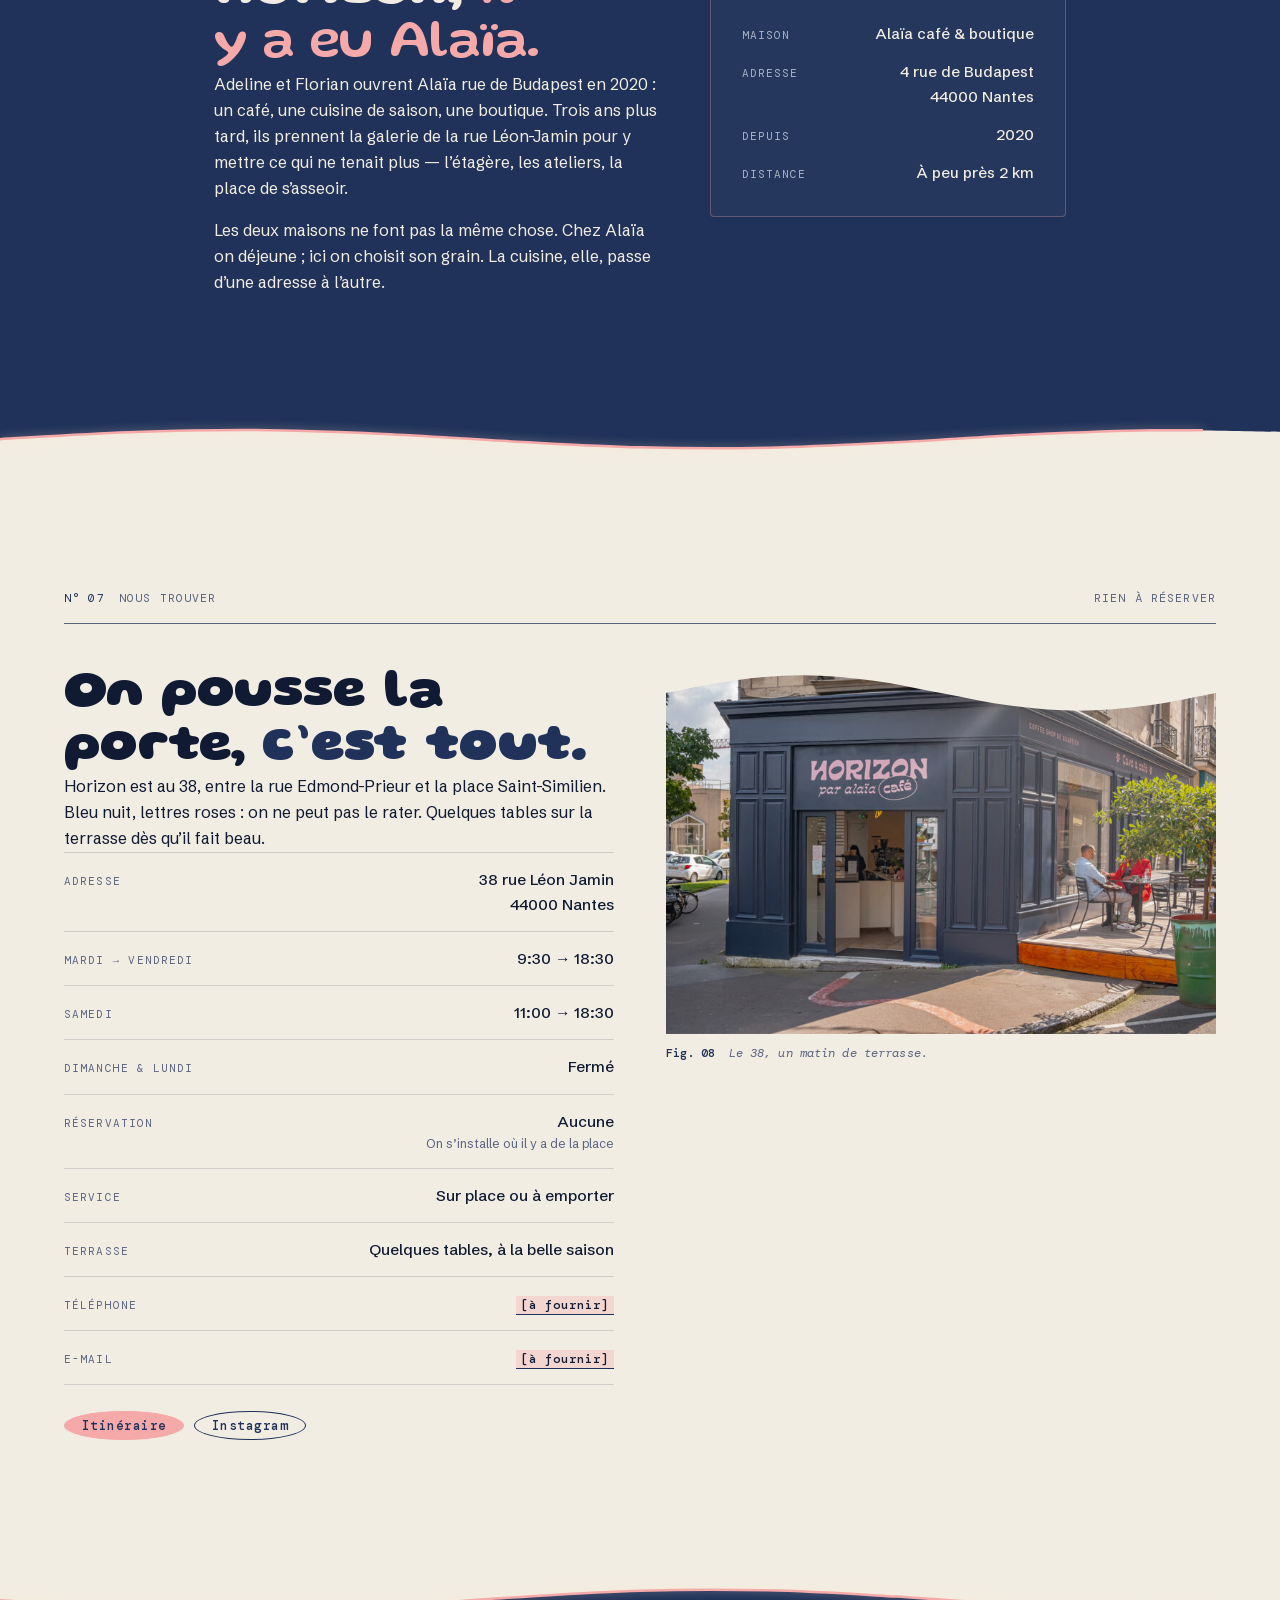
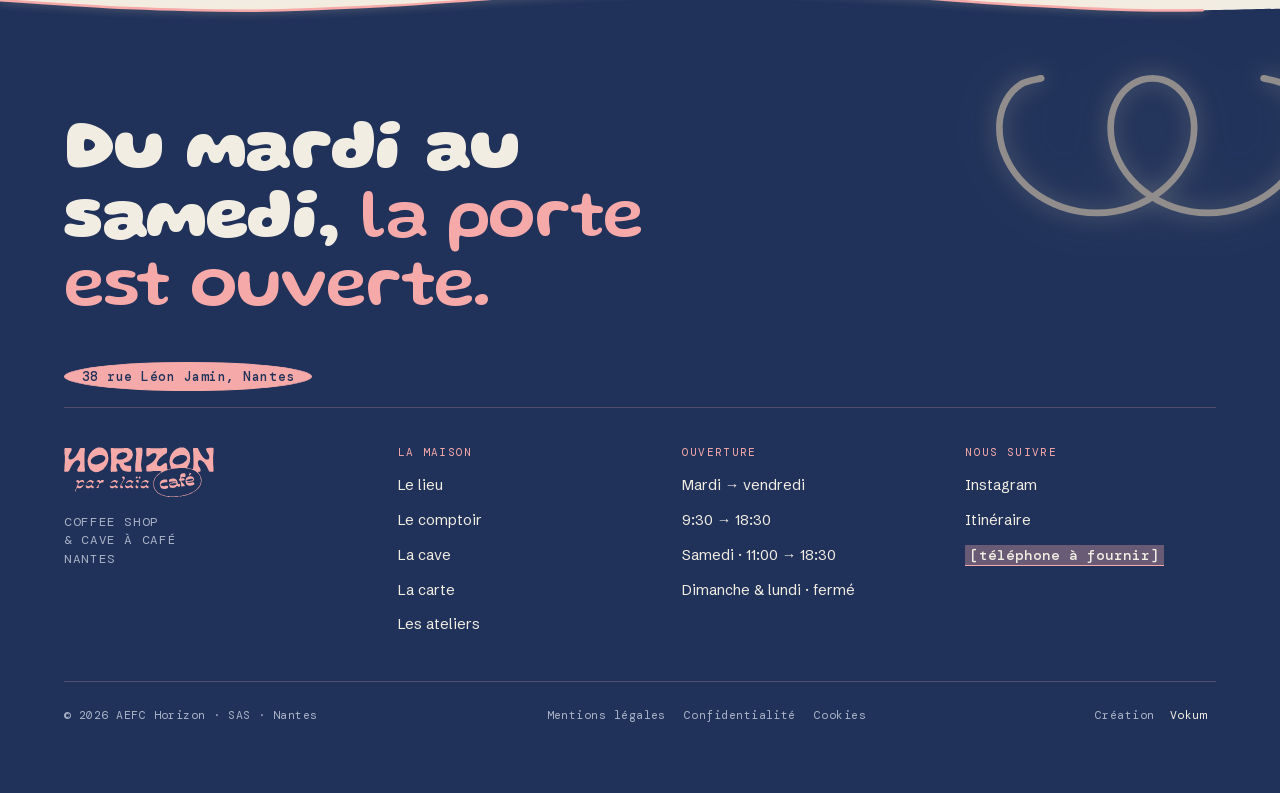
==== commit 4c0d08b5: "Remplace le néon du lettrage par une animation d'ouverture Le glow néon posé sur le lettrage du hero" ====
--- a/index.html
+++ b/index.html
@@ -25,7 +25,7 @@
 
 <link rel="preload" href="assets/font/gluten-400-900-latin.woff2" as="font" type="font/woff2" crossorigin>
 <link rel="preload" href="assets/font/schibsted-400-900-latin.woff2" as="font" type="font/woff2" crossorigin>
-<link rel="stylesheet" href="assets/css/horizon.css?v=20260717">
+<link rel="stylesheet" href="assets/css/horizon.css?v=20260717b">
 
 <script>
   /* Le mouvement n'existe que si le script vit. Deux filets : la classe est
@@ -81,6 +81,20 @@
 <body>
 <a class="saut" href="#contenu">Aller au contenu</a>
 
+<!-- ═══ L'OUVERTURE — le rideau de la ligne ════════════════════════════════
+     Dès l'arrivée : le tube de néon se trace sur le bleu nuit, l'enseigne
+     s'allume, puis le rideau se lève sur la page. Purement décoratif :
+     aria-hidden, et il n'existe que si le script vit (classe .js posée avant
+     le premier rendu). Sans JS, ou en mouvement réduit, aucun voile. -->
+<div class="ouverture" aria-hidden="true">
+  <div class="ouverture__scene">
+    <svg class="ouverture__boucle" viewBox="0 0 300 145" fill="none" aria-hidden="true">
+      <path pathLength="1000" d="M49.7,12C46.7,12.9 37,13.9 31.7,17.2C26.4,20.6 21.3,26 18,32.1C14.7,38.2 12.4,46.1 12.1,53.9C11.8,61.7 13,70.8 16.1,79C19.2,87.2 24.3,95.9 30.6,103C36.9,110.1 45.3,116.9 54.2,121.7C63,126.6 73.6,130.3 83.9,132C94.2,133.7 105.5,133.7 115.8,132C126.1,130.3 136.7,126.6 145.5,121.7C154.4,116.9 162.8,110.1 169.1,103C175.4,95.9 180.5,87.2 183.6,79C186.7,70.8 187.9,61.7 187.6,53.9C187.3,46.1 185,38.2 181.7,32.1C178.4,26 173.3,20.6 168,17.2C162.7,13.9 156,12 150,12C144,12 137.3,13.9 132,17.2C126.7,20.6 121.6,26 118.3,32.1C115,38.2 112.7,46.1 112.4,53.9C112.1,61.7 113.3,70.8 116.4,79C119.5,87.2 124.6,95.9 130.9,103C137.2,110.1 145.6,116.9 154.5,121.7C163.3,126.6 173.9,130.3 184.2,132C194.5,133.7 205.8,133.7 216.1,132C226.4,130.3 237,126.6 245.8,121.7C254.7,116.9 263.1,110.1 269.4,103C275.7,95.9 280.8,87.2 283.9,79C287,70.8 288.2,61.7 287.9,53.9C287.6,46.1 285.3,38.2 282,32.1C278.7,26 273.6,20.6 268.3,17.2C263,13.9 253.3,12.9 250.3,12"/>
+    </svg>
+    <img class="ouverture__marque" src="assets/img/logo-rose.svg" width="337" height="112" alt="" aria-hidden="true">
+  </div>
+</div>
+
 <!-- ═══ Les découpes : la ligne du plafond, réutilisée pour couper les images ═══ -->
 <svg width="0" height="0" aria-hidden="true" focusable="false" style="position:absolute">
   <defs>
@@ -795,6 +809,6 @@
   </div>
 </footer>
 
-<script src="assets/js/horizon.js?v=20260717" defer></script>
+<script src="assets/js/horizon.js?v=20260717b" defer></script>
 </body>
 </html>
--- a/assets/css/horizon.css
+++ b/assets/css/horizon.css
@@ -384,6 +384,48 @@
 .tiroir__lien:active { color: var(--rose); }
 .tiroir__pied { margin-top: 30px; }
 
+/* ═══ L'OUVERTURE — le rideau de la ligne ════════════════════════════════ */
+/* Dès qu'on arrive : le tube de néon se trace sur le bleu nuit, l'enseigne  */
+/* s'allume, puis le rideau se lève sur la page. C'est le geste de la maison */
+/* joué en grand, une fois, à l'entrée.                                      */
+/* N'existe qu'avec le script : la classe .js est posée avant le premier     */
+/* rendu (voir le <head>), donc pas de flash ; sans JS, aucun voile.         */
+.ouverture { display: none; }
+.js .ouverture {
+  position: fixed; inset: 0; z-index: 300;
+  display: grid; place-items: center;
+  background: var(--nuit);
+  /* le rideau se lève et s'efface — puis se retire pour de bon (visibility) */
+  animation: ouverture-rideau .8s var(--dedans) 1.55s forwards;
+}
+.ouverture__scene {
+  display: grid; place-items: center;
+  gap: clamp(16px, 4vw, 34px);
+  width: min(74vw, 440px);
+  /* toute la scène s'efface avec le rideau, sans traîner */
+  animation: ouverture-fondu .5s var(--sortie) 1.75s forwards;
+}
+.ouverture__boucle { width: clamp(120px, 34vw, 210px); height: auto; overflow: visible; }
+.ouverture__boucle path {
+  fill: none; stroke: var(--neon); stroke-width: 6;
+  stroke-linecap: round; stroke-linejoin: round;
+  filter: drop-shadow(0 0 9px rgba(255, 231, 190, .55))
+          drop-shadow(0 0 26px rgba(255, 231, 190, .28));
+  stroke-dasharray: 1000; stroke-dashoffset: 1000;   /* pathLength=1000 sur le tracé */
+  animation: ouverture-trace 1.35s var(--sortie) .15s forwards;
+}
+.ouverture__marque {
+  width: 100%; height: auto; display: block;
+  opacity: 0; transform: translateY(12px);
+  animation: ouverture-marque .7s var(--sortie) .9s forwards;
+}
+@keyframes ouverture-trace  { to { stroke-dashoffset: 0; } }
+@keyframes ouverture-marque { to { opacity: 1; transform: none; } }
+@keyframes ouverture-fondu  { to { opacity: 0; } }
+@keyframes ouverture-rideau {
+  to { transform: translateY(-100%); visibility: hidden; }
+}
+
 /* ═══ HERO — le paysage : le ciel, la ligne, la salle ════════════════════ */
 .hero {
   position: relative;
@@ -406,23 +448,6 @@
 .hero__wordmark {
   width: min(100%, 720px); height: auto; display: block;
   color: var(--rose);
-}
-/* L'enseigne s'allume — le tube de néon qui s'amorce : un seul battement doux
-   (jamais un strobe), puis la lueur chaude se pose et reste, comme un néon
-   allumé. C'est le geste central de la maison, porté sur le lettrage même.
-   Se déclenche quand le lettrage entre à l'écran (.vu), après sa montée ;
-   la lueur est un filtre, elle ne touche ni la place ni l'opacité du .leve. */
-.js .hero__wordmark.vu {
-  animation: hero-allume 1.6s var(--sortie) .45s both;
-}
-@keyframes hero-allume {
-  0%   { filter: brightness(.75); }
-  18%  { filter: brightness(1.05) drop-shadow(0 0 12px rgba(255, 231, 190, .55)); }
-  30%  { filter: brightness(.84)  drop-shadow(0 0  6px rgba(255, 231, 190, .30)); }
-  46%  { filter: brightness(1)    drop-shadow(0 0 16px rgba(255, 231, 190, .70))
-                                  drop-shadow(0 0 32px rgba(245, 169, 169, .38)); }
-  100% { filter: brightness(1)    drop-shadow(0 0  7px rgba(255, 231, 190, .40))
-                                  drop-shadow(0 0 20px rgba(245, 169, 169, .22)); }
 }
 .hero__phrase {
   display: block;
@@ -993,8 +1018,8 @@
   .js .revele img { -webkit-mask-image: none; mask-image: none; }
   .js .trace path { stroke-dasharray: none; stroke-dashoffset: 0; }
   .js .tiroir__lien { opacity: 1; transform: none; }
-  /* pas d'amorçage clignotant : l'enseigne reste allumée, lueur posée et fixe */
-  .js .hero__wordmark.vu { animation: none; filter: drop-shadow(0 0 6px rgba(255, 231, 190, .32)); }
+  /* pas de rideau d'ouverture en mouvement réduit : on entre directement */
+  .js .ouverture { display: none; }
   .tiroir { transition: none; }
 }
 
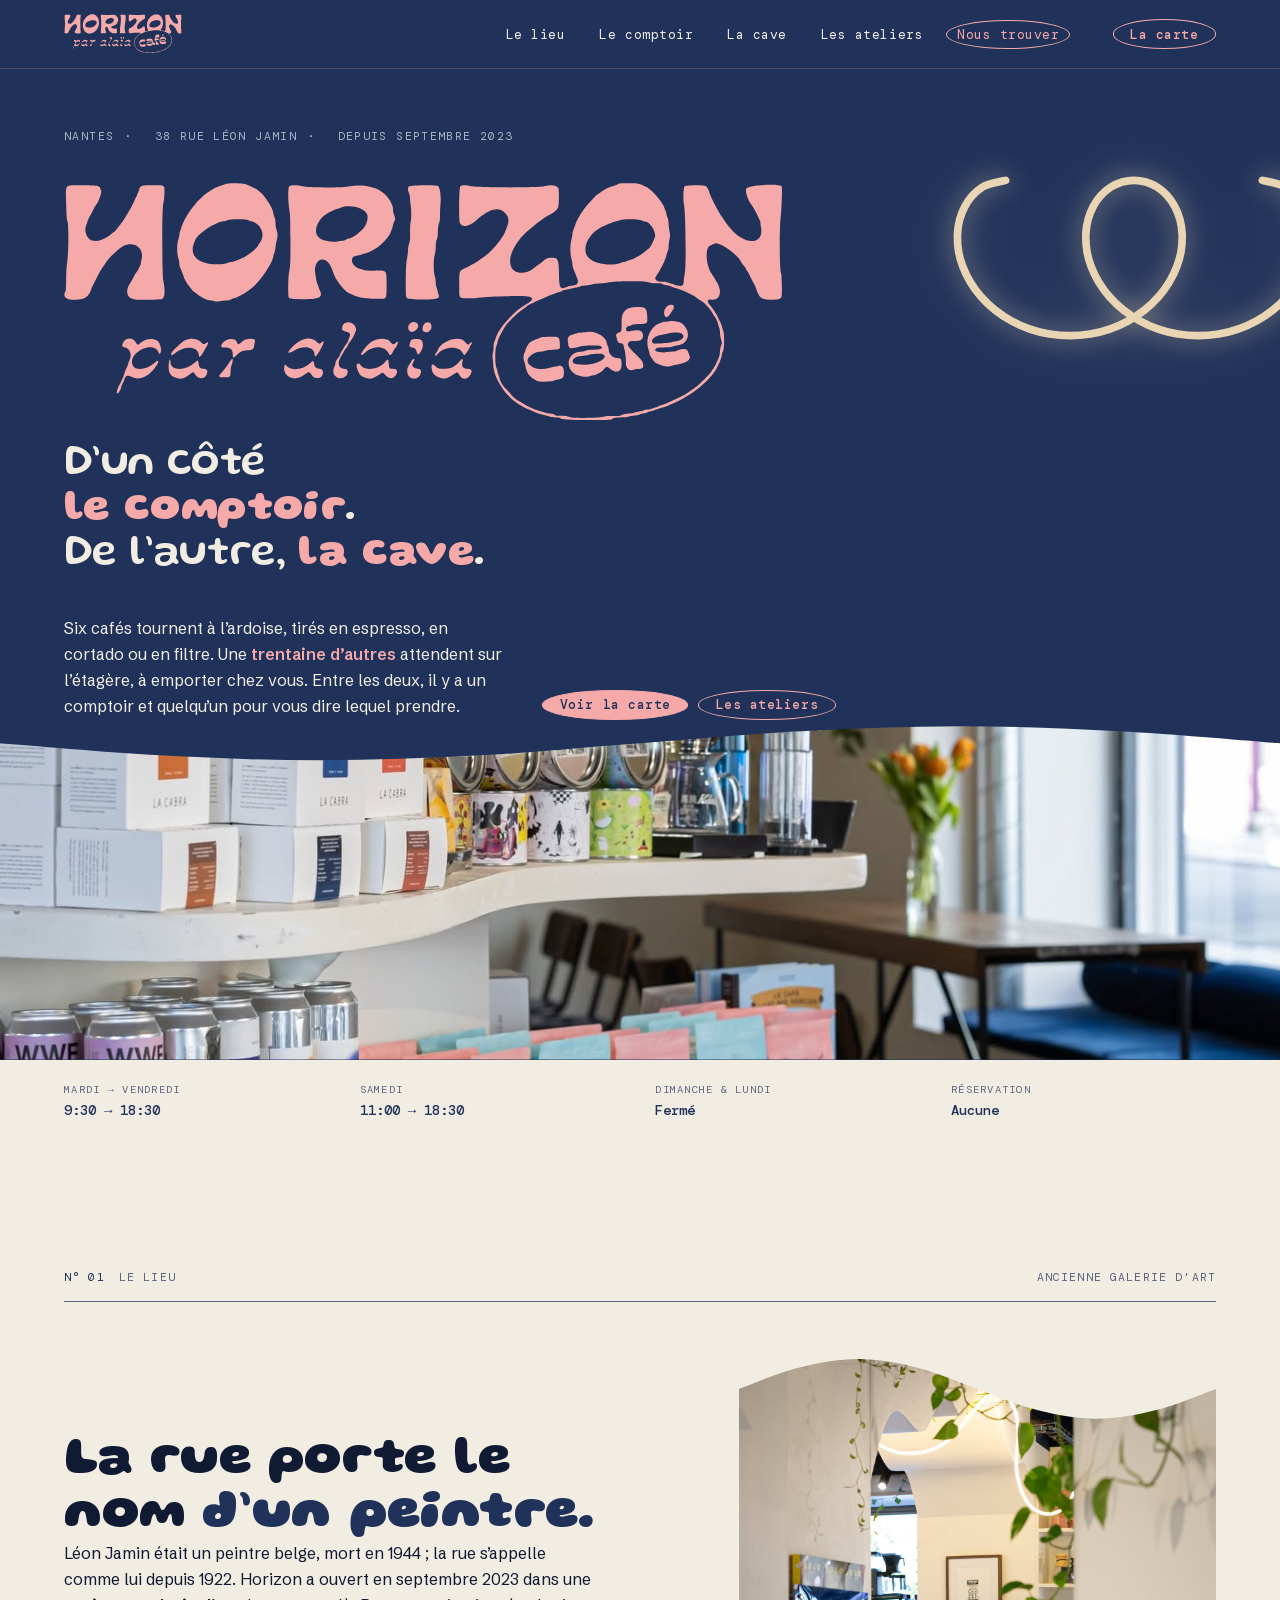
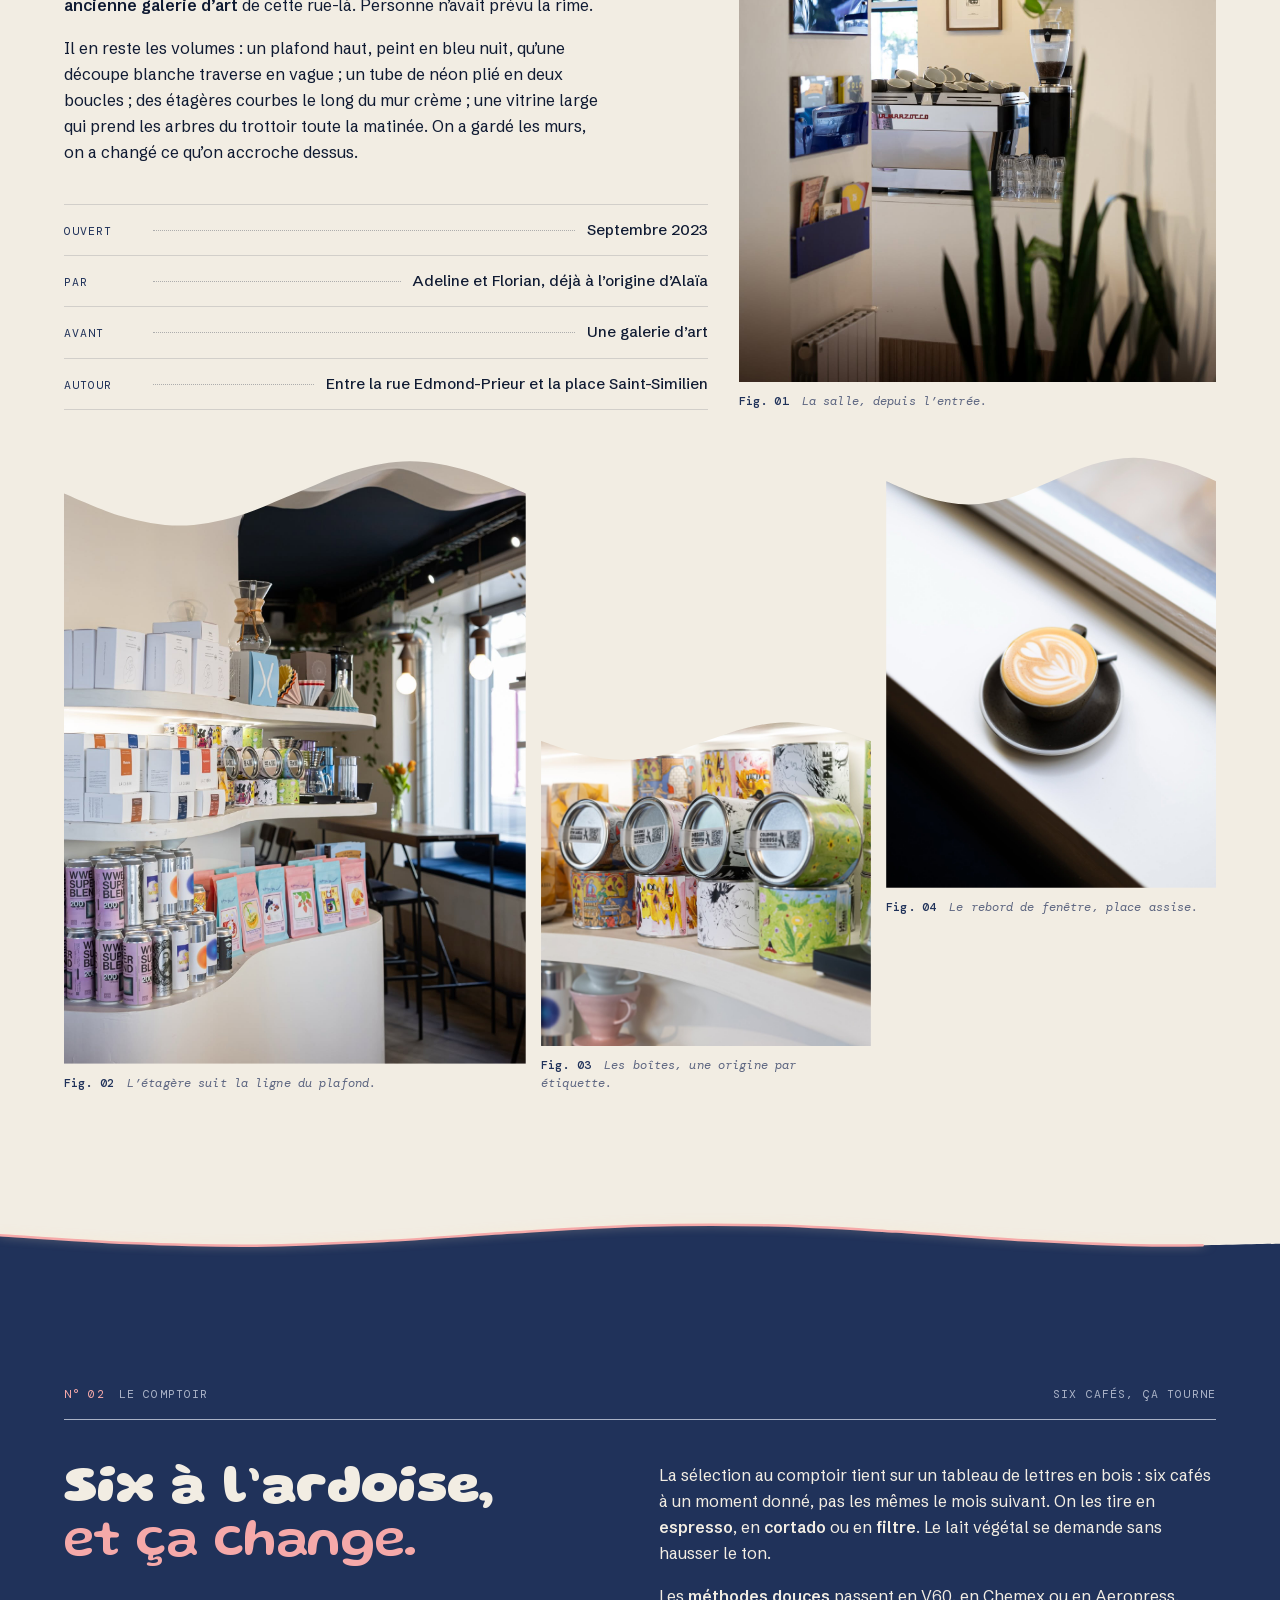
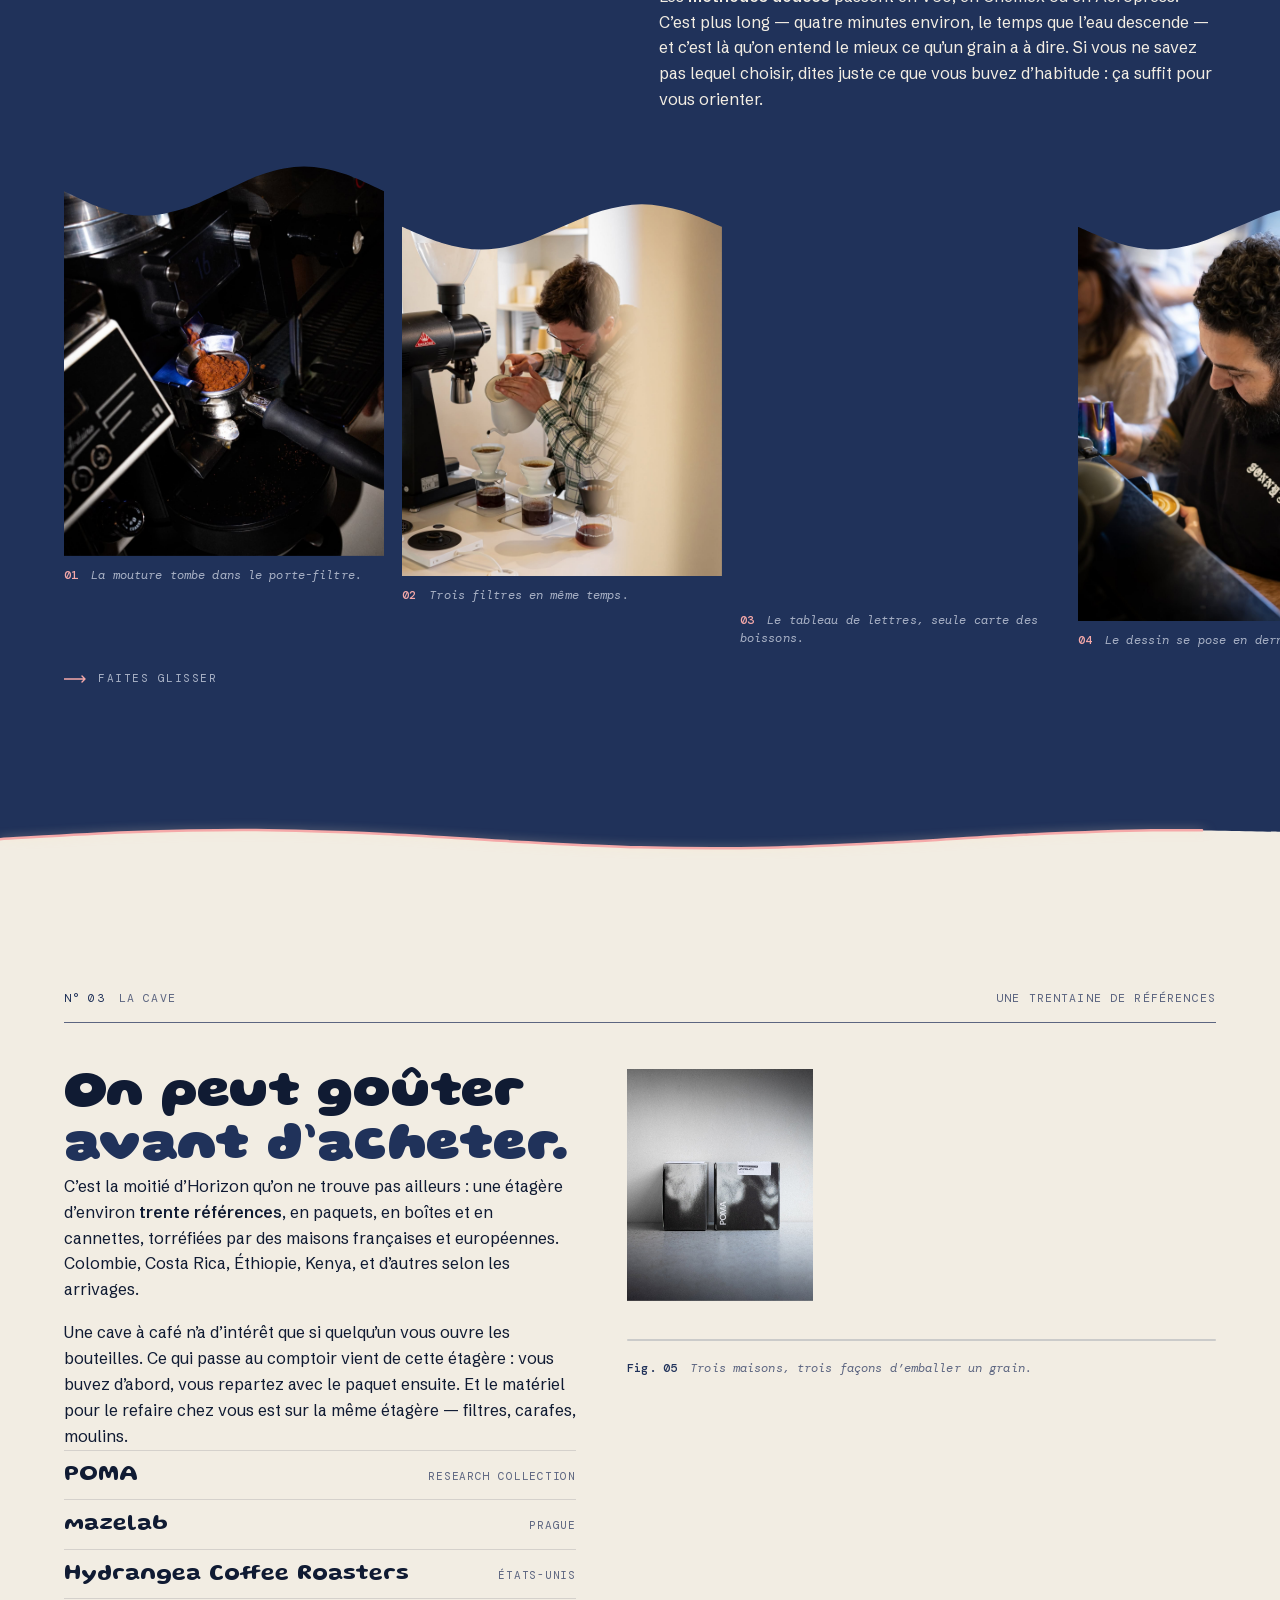
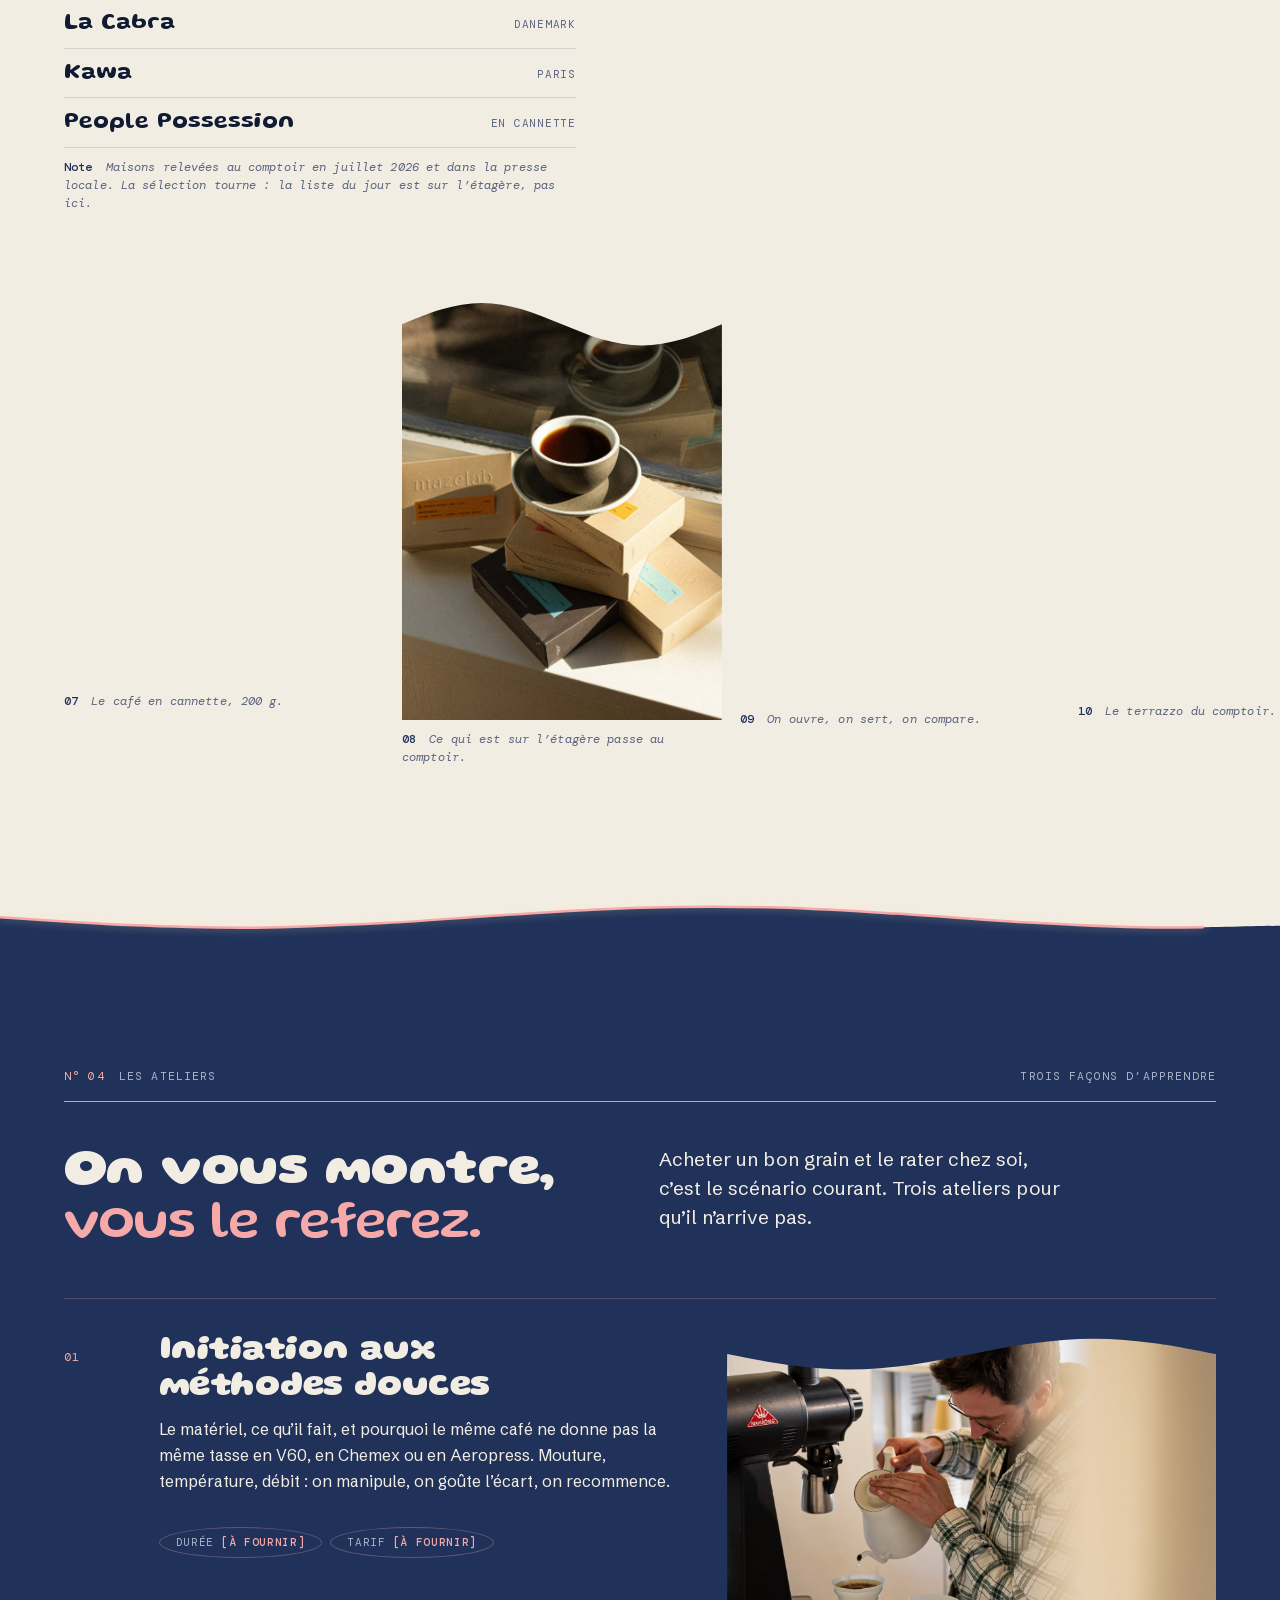
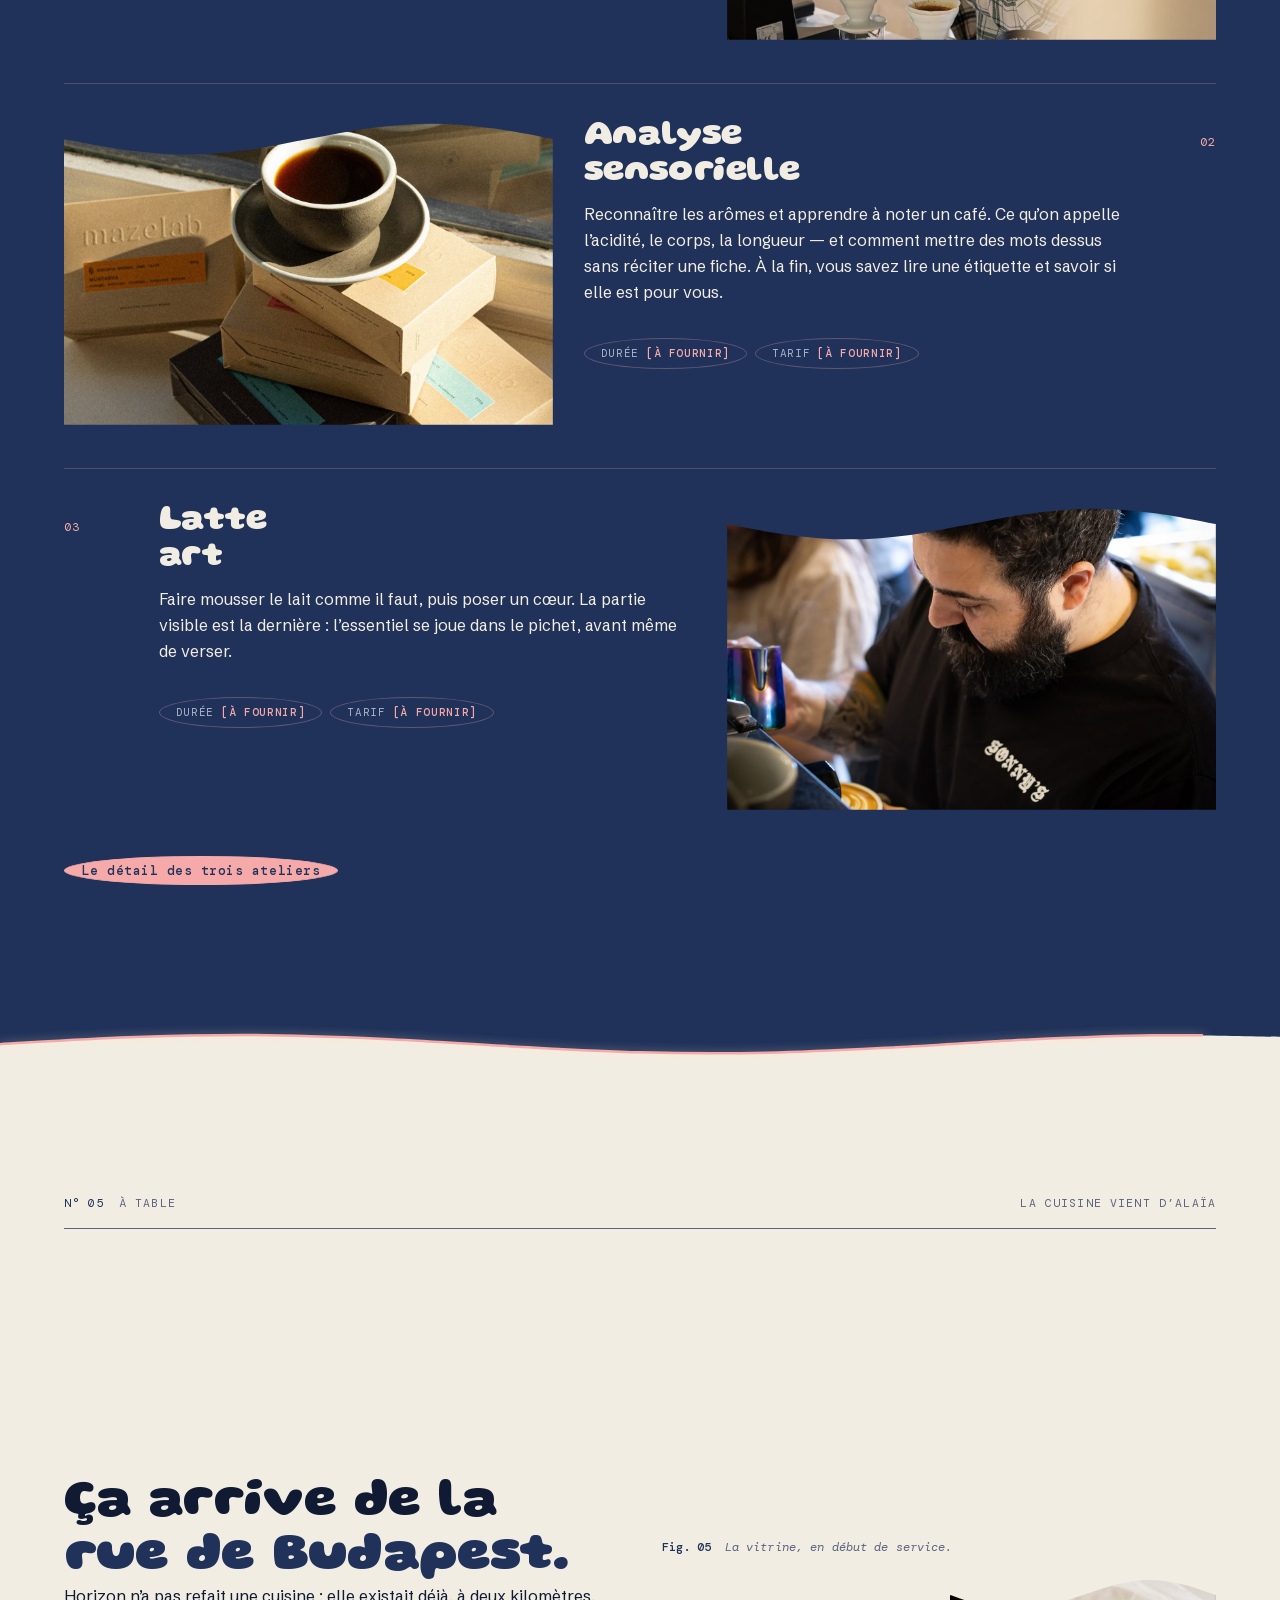
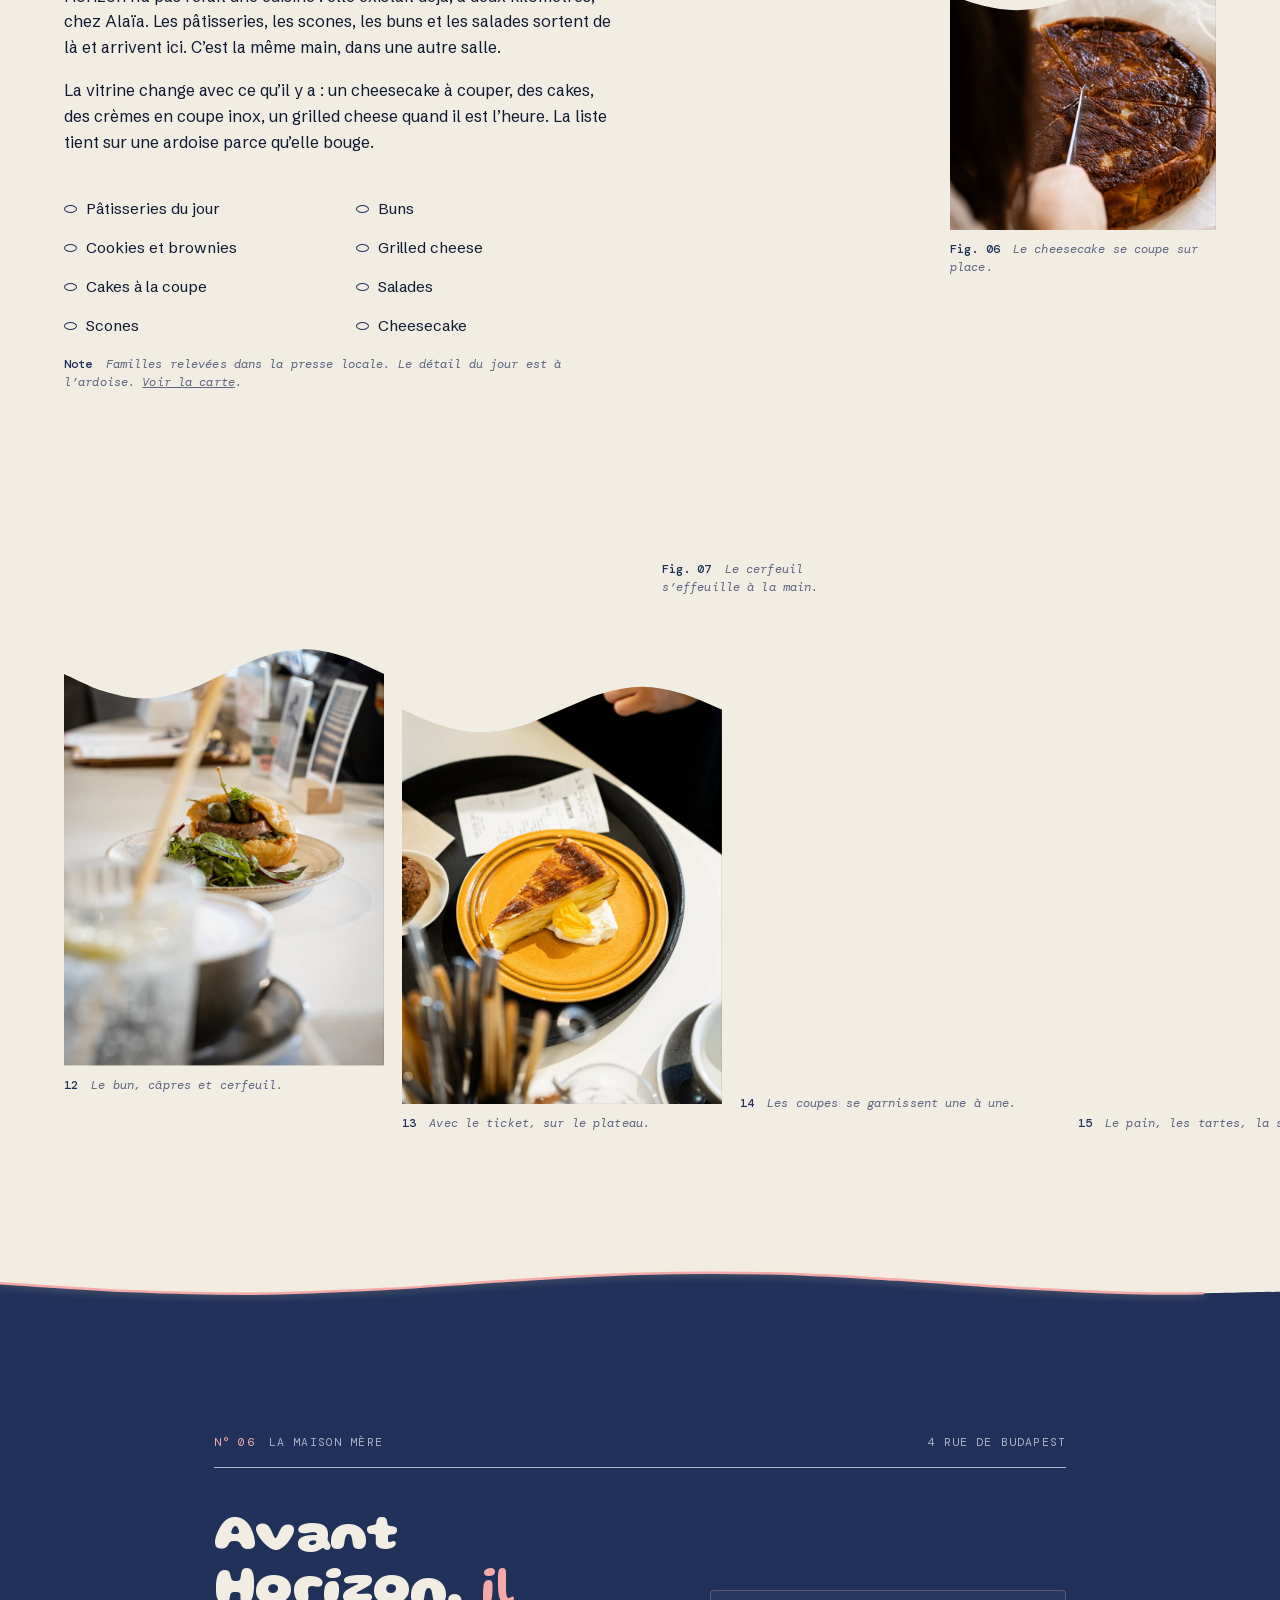
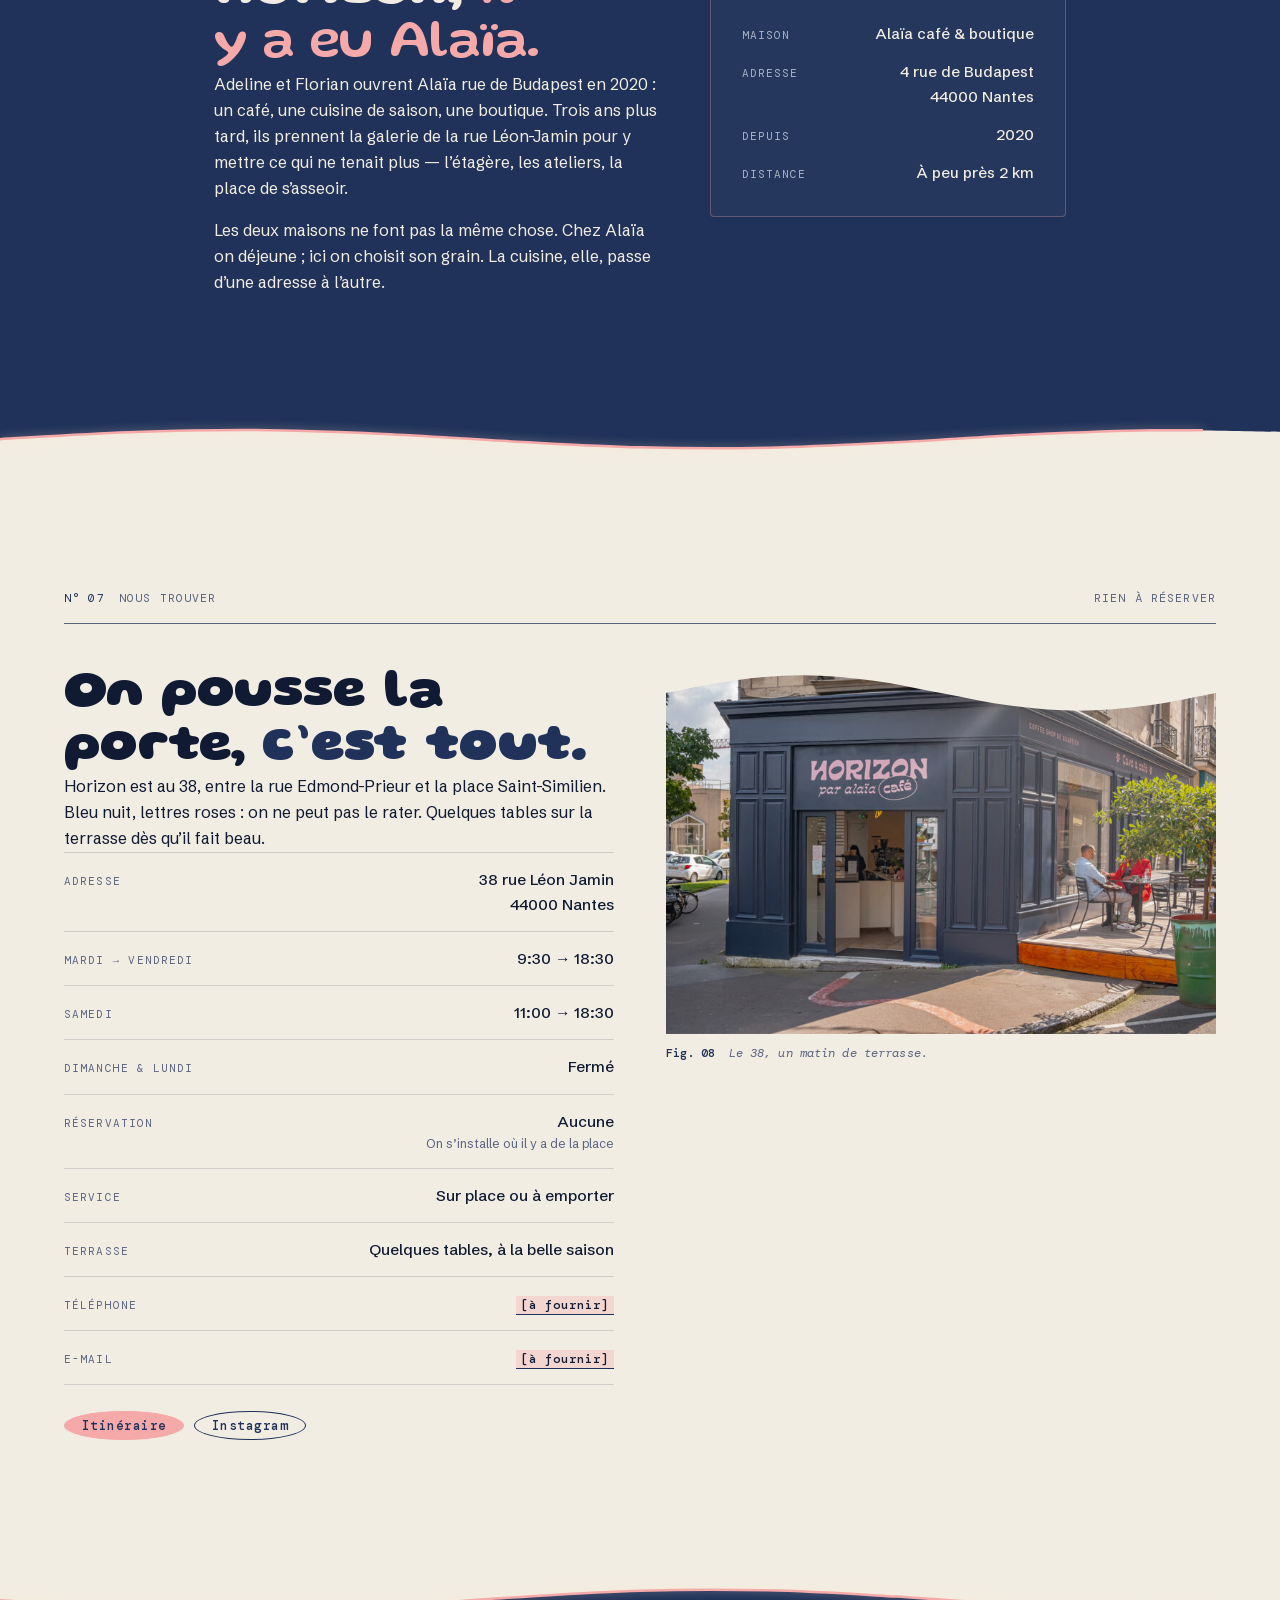
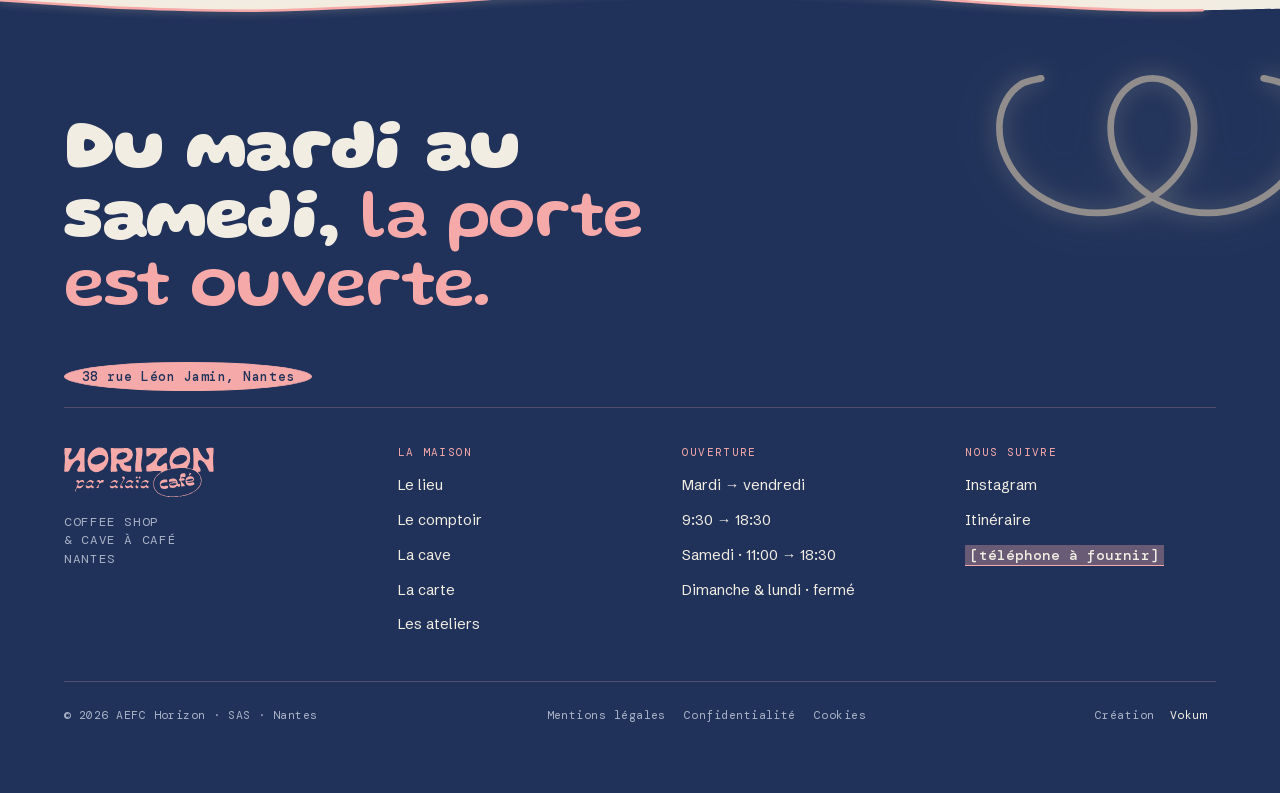
==== commit fb1f32cc: "Anime le lettrage de l'ouverture (balayage « qui s'allume ») Dans l'intro, le lettrage ne faisait qu" ====
--- a/index.html
+++ b/index.html
@@ -25,7 +25,7 @@
 
 <link rel="preload" href="assets/font/gluten-400-900-latin.woff2" as="font" type="font/woff2" crossorigin>
 <link rel="preload" href="assets/font/schibsted-400-900-latin.woff2" as="font" type="font/woff2" crossorigin>
-<link rel="stylesheet" href="assets/css/horizon.css?v=20260717b">
+<link rel="stylesheet" href="assets/css/horizon.css?v=20260717c">
 
 <script>
   /* Le mouvement n'existe que si le script vit. Deux filets : la classe est
@@ -809,6 +809,6 @@
   </div>
 </footer>
 
-<script src="assets/js/horizon.js?v=20260717b" defer></script>
+<script src="assets/js/horizon.js?v=20260717c" defer></script>
 </body>
 </html>
--- a/assets/css/horizon.css
+++ b/assets/css/horizon.css
@@ -395,15 +395,16 @@
   position: fixed; inset: 0; z-index: 300;
   display: grid; place-items: center;
   background: var(--nuit);
-  /* le rideau se lève et s'efface — puis se retire pour de bon (visibility) */
-  animation: ouverture-rideau .8s var(--dedans) 1.55s forwards;
+  /* le rideau se lève et s'efface — puis se retire pour de bon (visibility) ;
+     il part une fois le lettrage entièrement allumé */
+  animation: ouverture-rideau .8s var(--dedans) 1.95s forwards;
 }
 .ouverture__scene {
   display: grid; place-items: center;
   gap: clamp(16px, 4vw, 34px);
   width: min(74vw, 440px);
   /* toute la scène s'efface avec le rideau, sans traîner */
-  animation: ouverture-fondu .5s var(--sortie) 1.75s forwards;
+  animation: ouverture-fondu .5s var(--sortie) 2.15s forwards;
 }
 .ouverture__boucle { width: clamp(120px, 34vw, 210px); height: auto; overflow: visible; }
 .ouverture__boucle path {
@@ -414,13 +415,27 @@
   stroke-dasharray: 1000; stroke-dashoffset: 1000;   /* pathLength=1000 sur le tracé */
   animation: ouverture-trace 1.35s var(--sortie) .15s forwards;
 }
+/* Le lettrage s'allume de gauche à droite — l'enseigne qui s'éclaire mot après
+   mot, dans la foulée du néon qui vient de se tracer. Un masque en dégradé
+   balaie le lettrage : sa partie opaque découvre le texte au fil du passage. */
 .ouverture__marque {
   width: 100%; height: auto; display: block;
-  opacity: 0; transform: translateY(12px);
-  animation: ouverture-marque .7s var(--sortie) .9s forwards;
+  opacity: 0; transform: translateY(10px);
+  -webkit-mask-image: linear-gradient(90deg, #000 0 40%, transparent 60% 100%);
+          mask-image: linear-gradient(90deg, #000 0 40%, transparent 60% 100%);
+  -webkit-mask-size: 260% 100%; mask-size: 260% 100%;
+  -webkit-mask-repeat: no-repeat; mask-repeat: no-repeat;
+  -webkit-mask-position: 100% 0; mask-position: 100% 0;   /* départ : tranche transparente = caché */
+  animation: ouverture-marque 1s var(--sortie) .85s forwards;
 }
 @keyframes ouverture-trace  { to { stroke-dashoffset: 0; } }
-@keyframes ouverture-marque { to { opacity: 1; transform: none; } }
+@keyframes ouverture-marque {
+  0%   { opacity: 0; transform: translateY(10px);
+         -webkit-mask-position: 100% 0; mask-position: 100% 0; }
+  18%  { opacity: 1; }
+  100% { opacity: 1; transform: none;
+         -webkit-mask-position: 0% 0; mask-position: 0% 0; }   /* tranche opaque = révélé */
+}
 @keyframes ouverture-fondu  { to { opacity: 0; } }
 @keyframes ouverture-rideau {
   to { transform: translateY(-100%); visibility: hidden; }
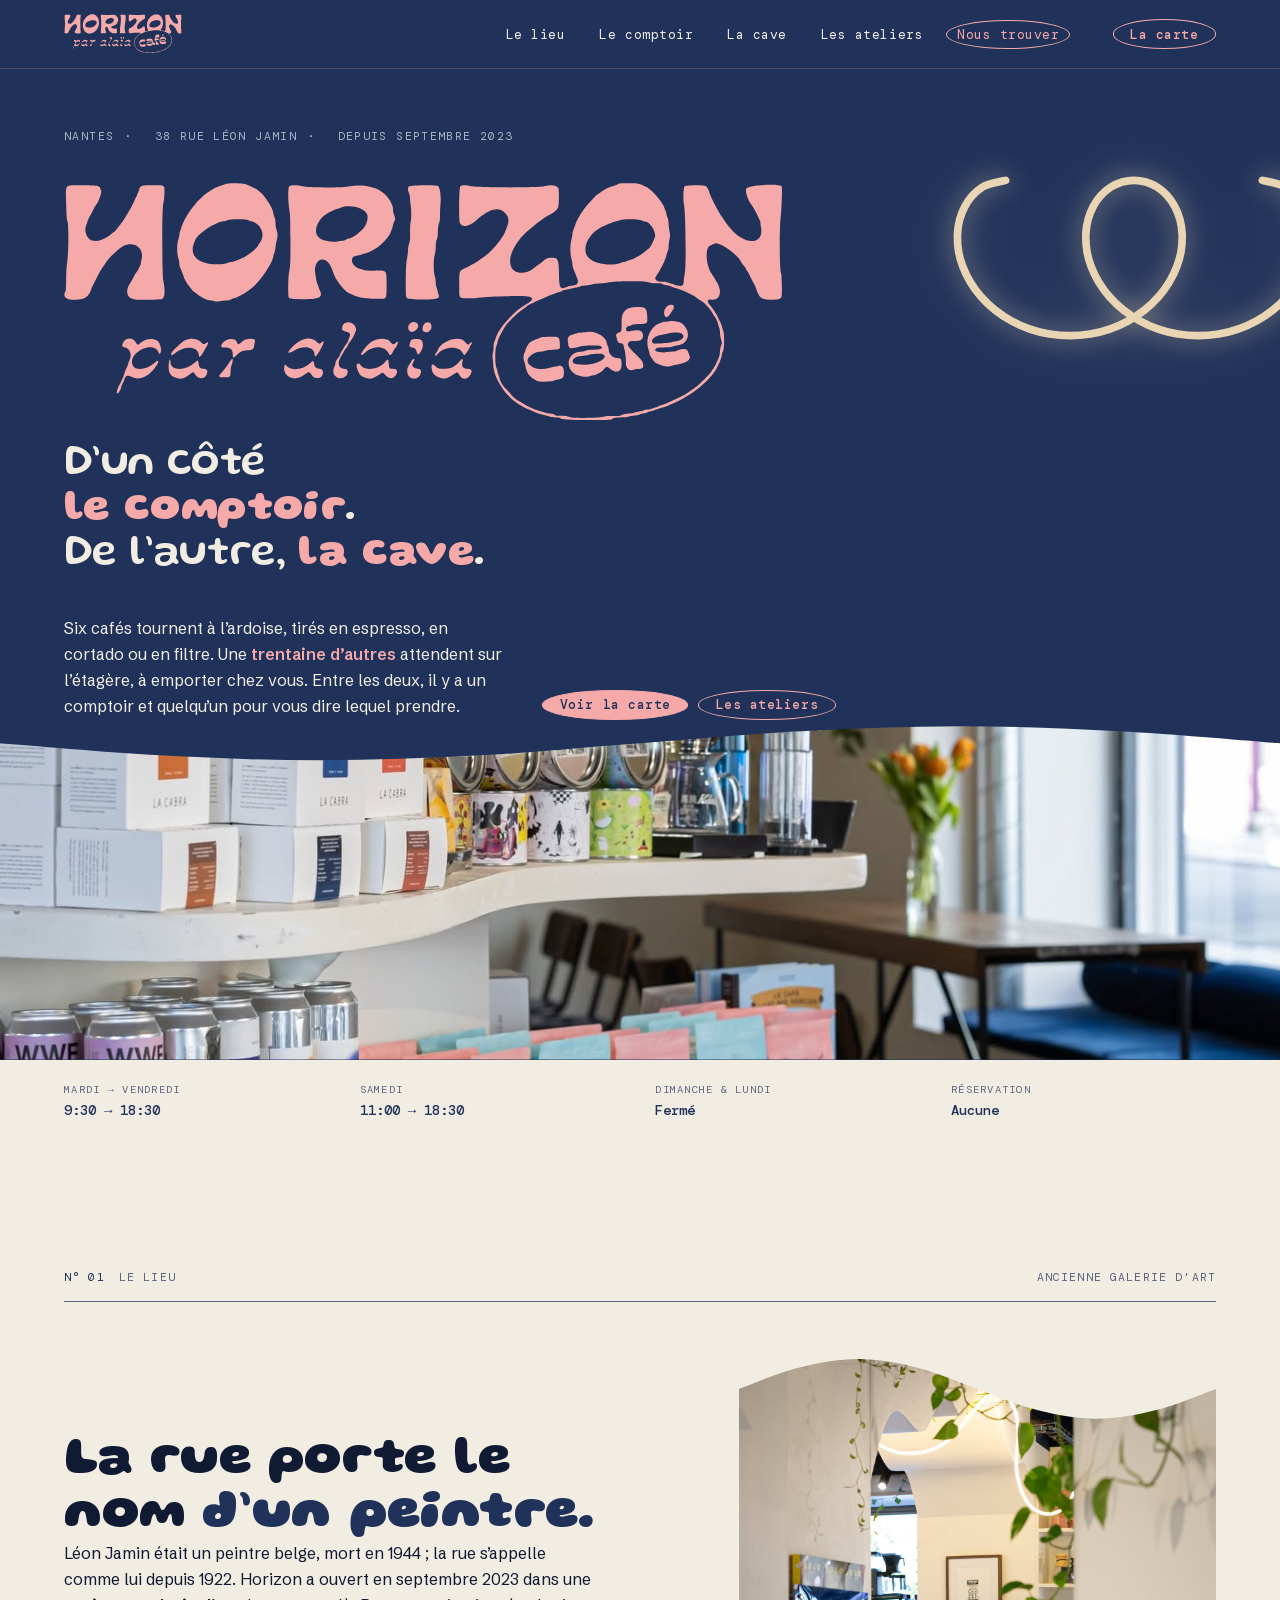
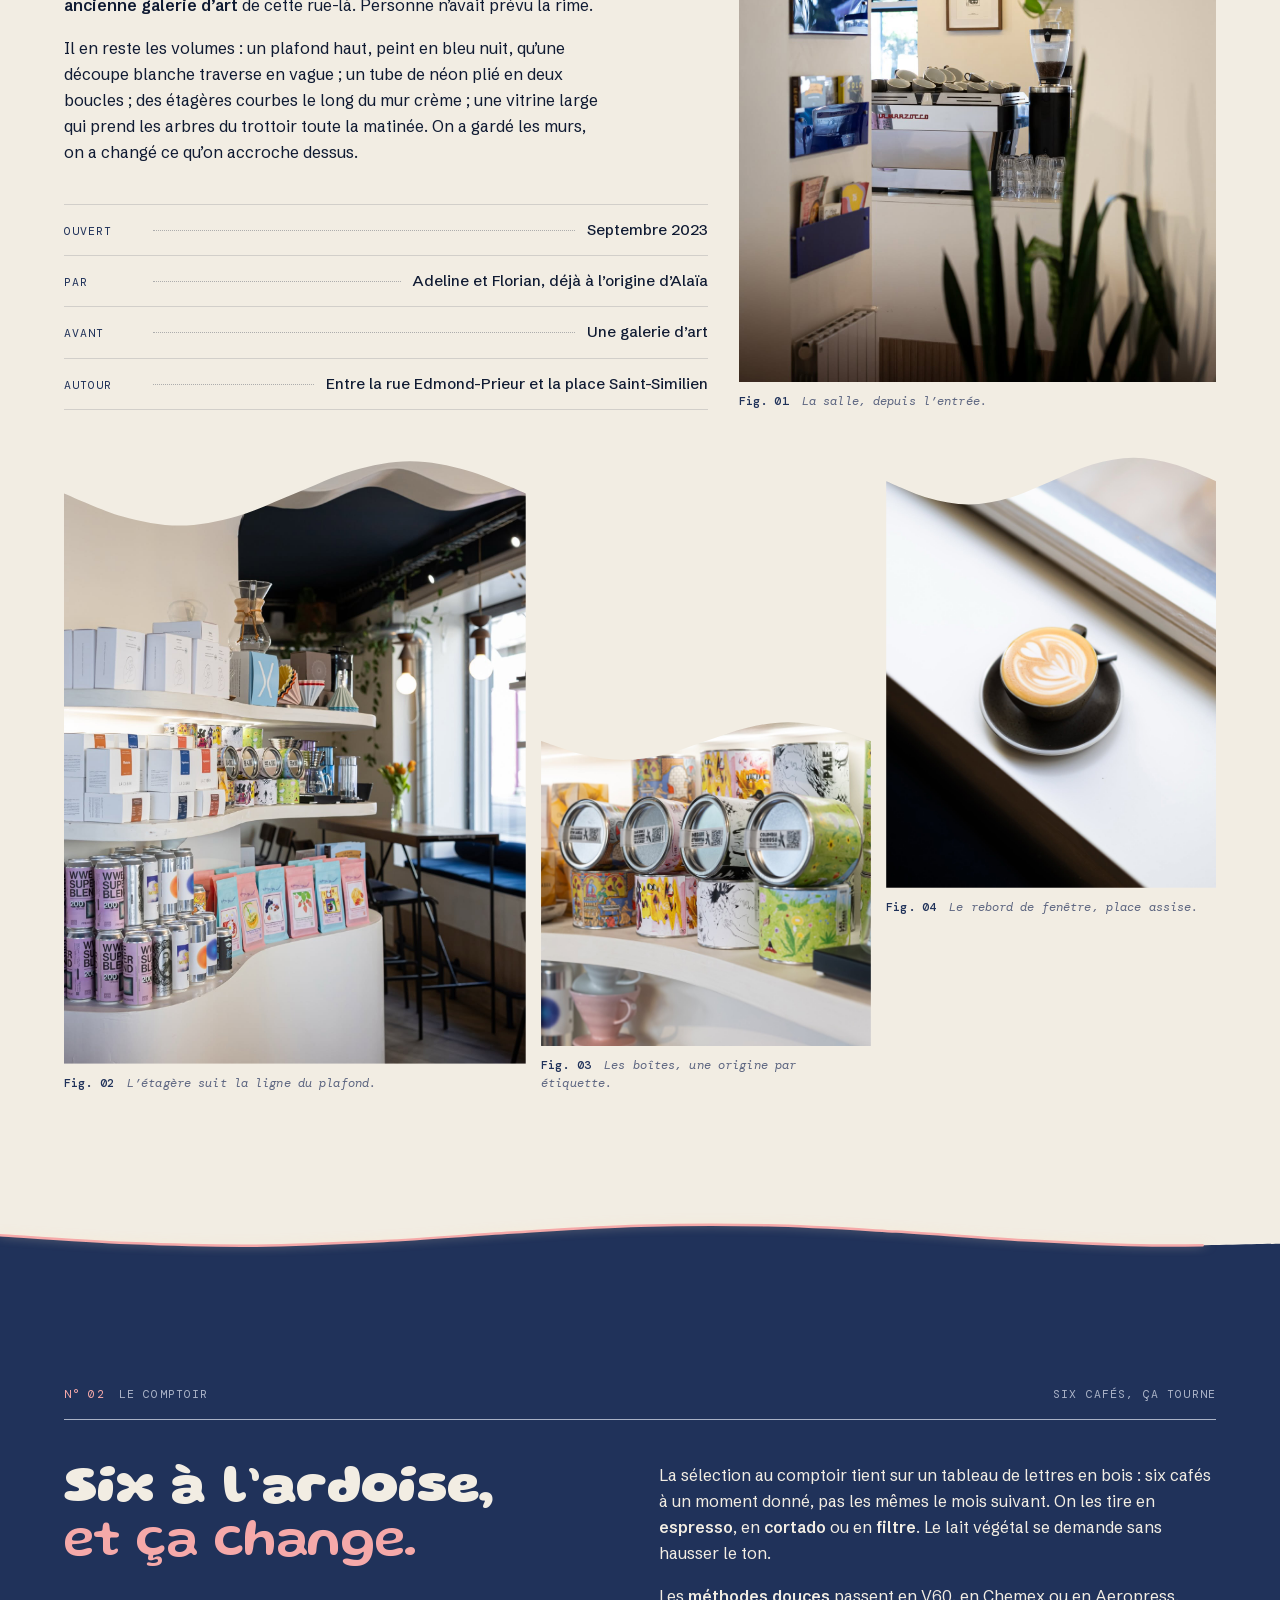
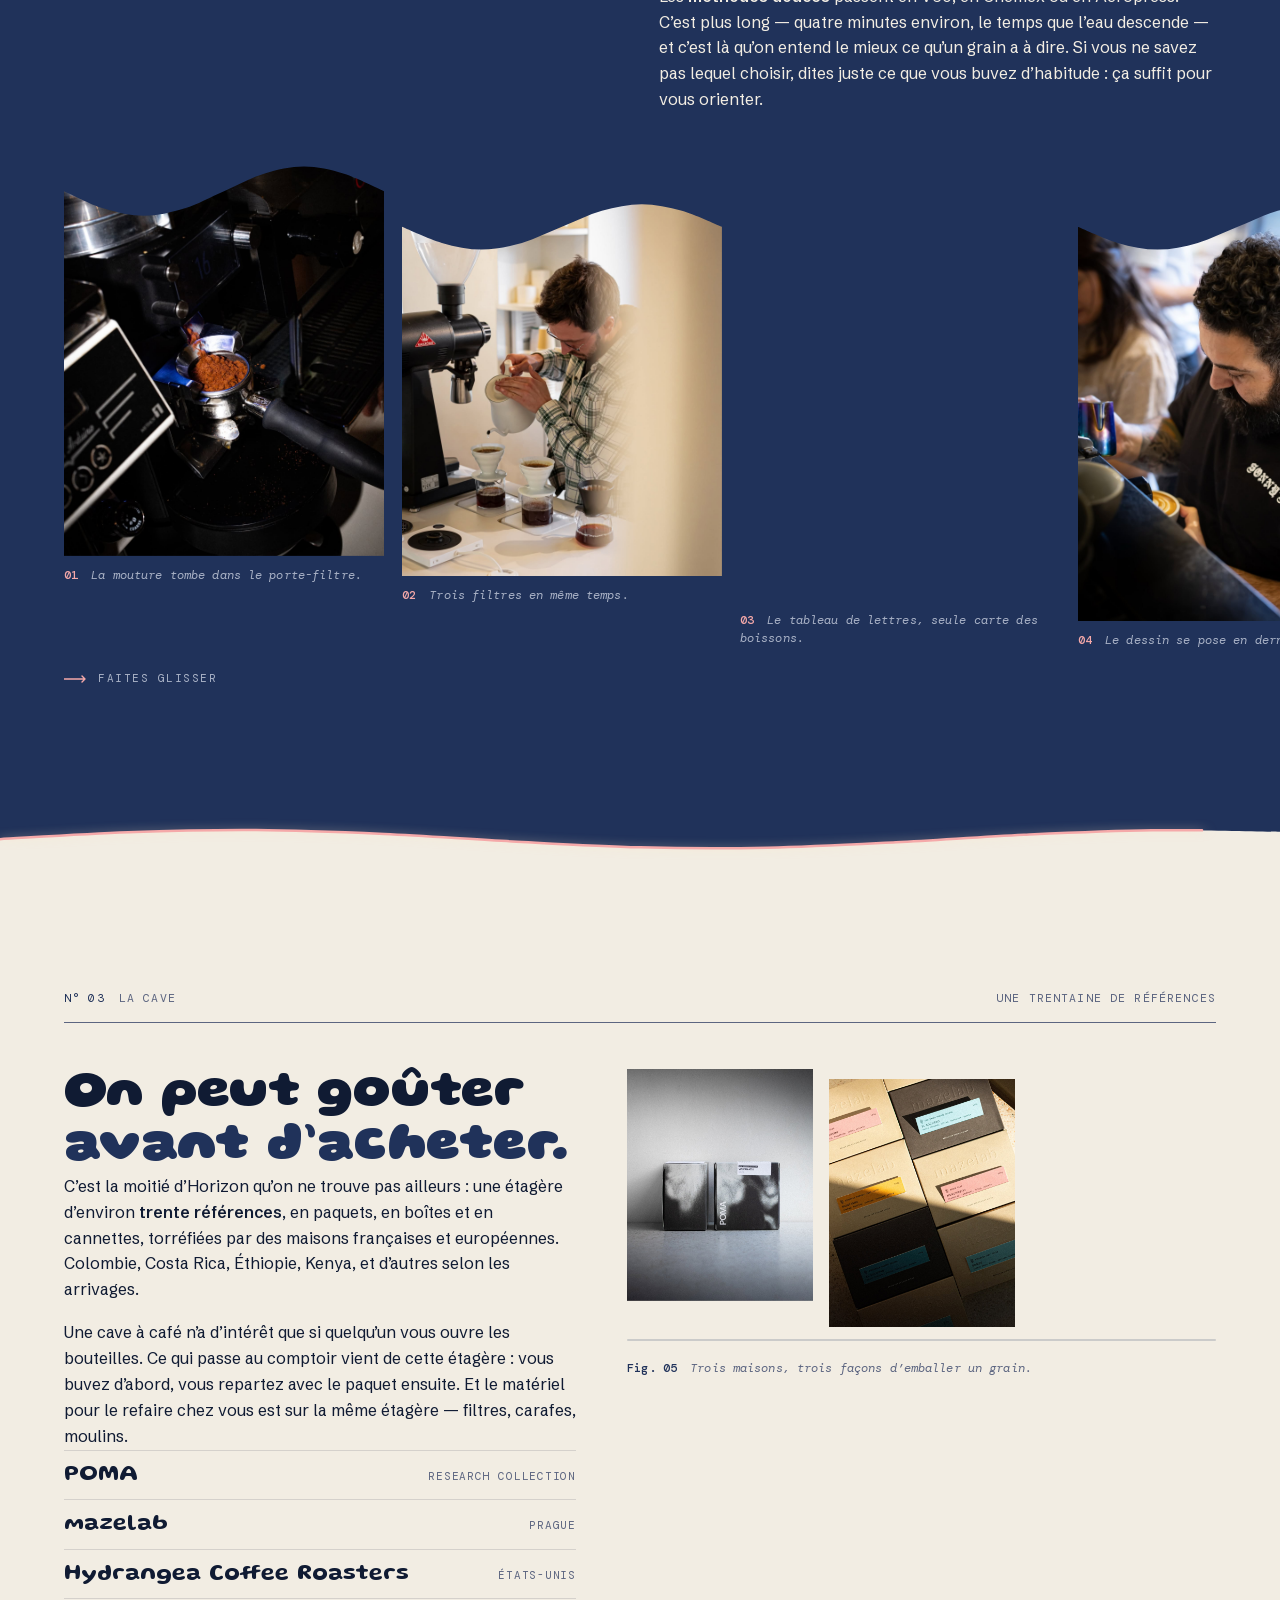
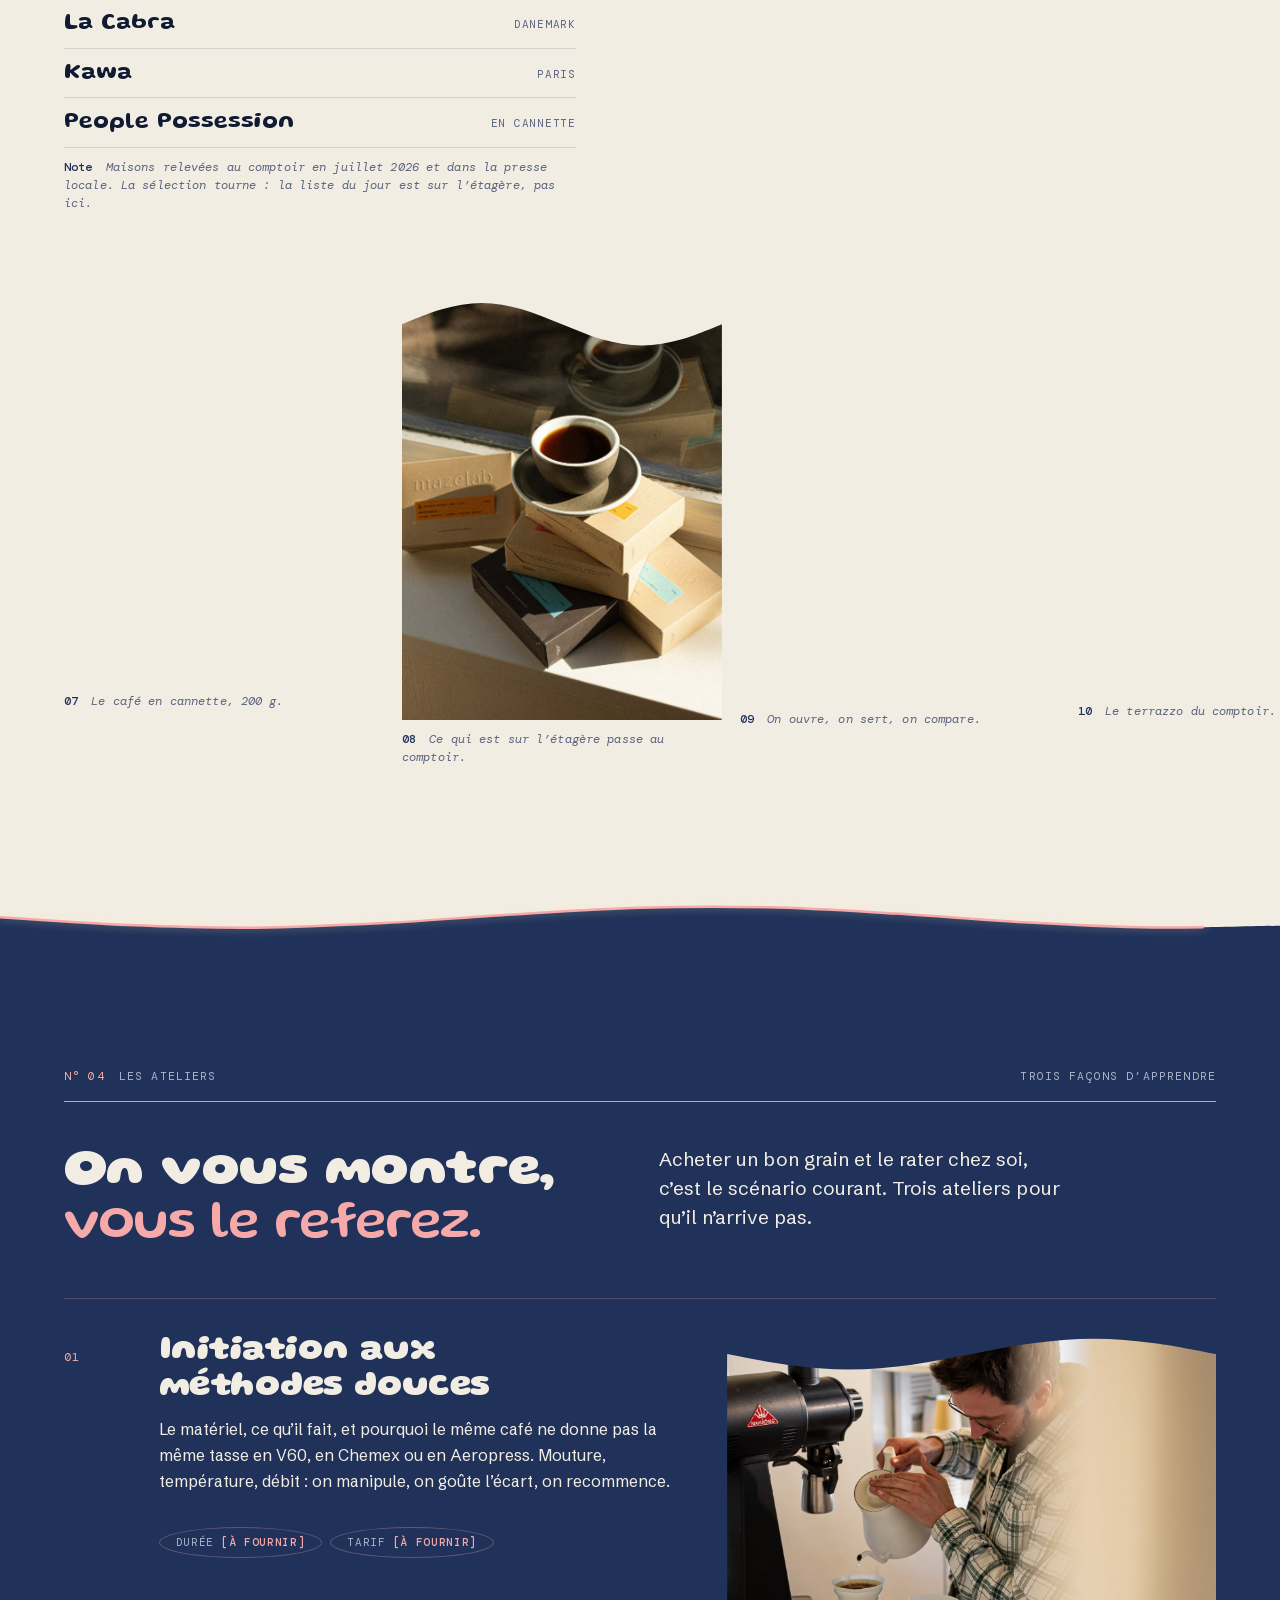
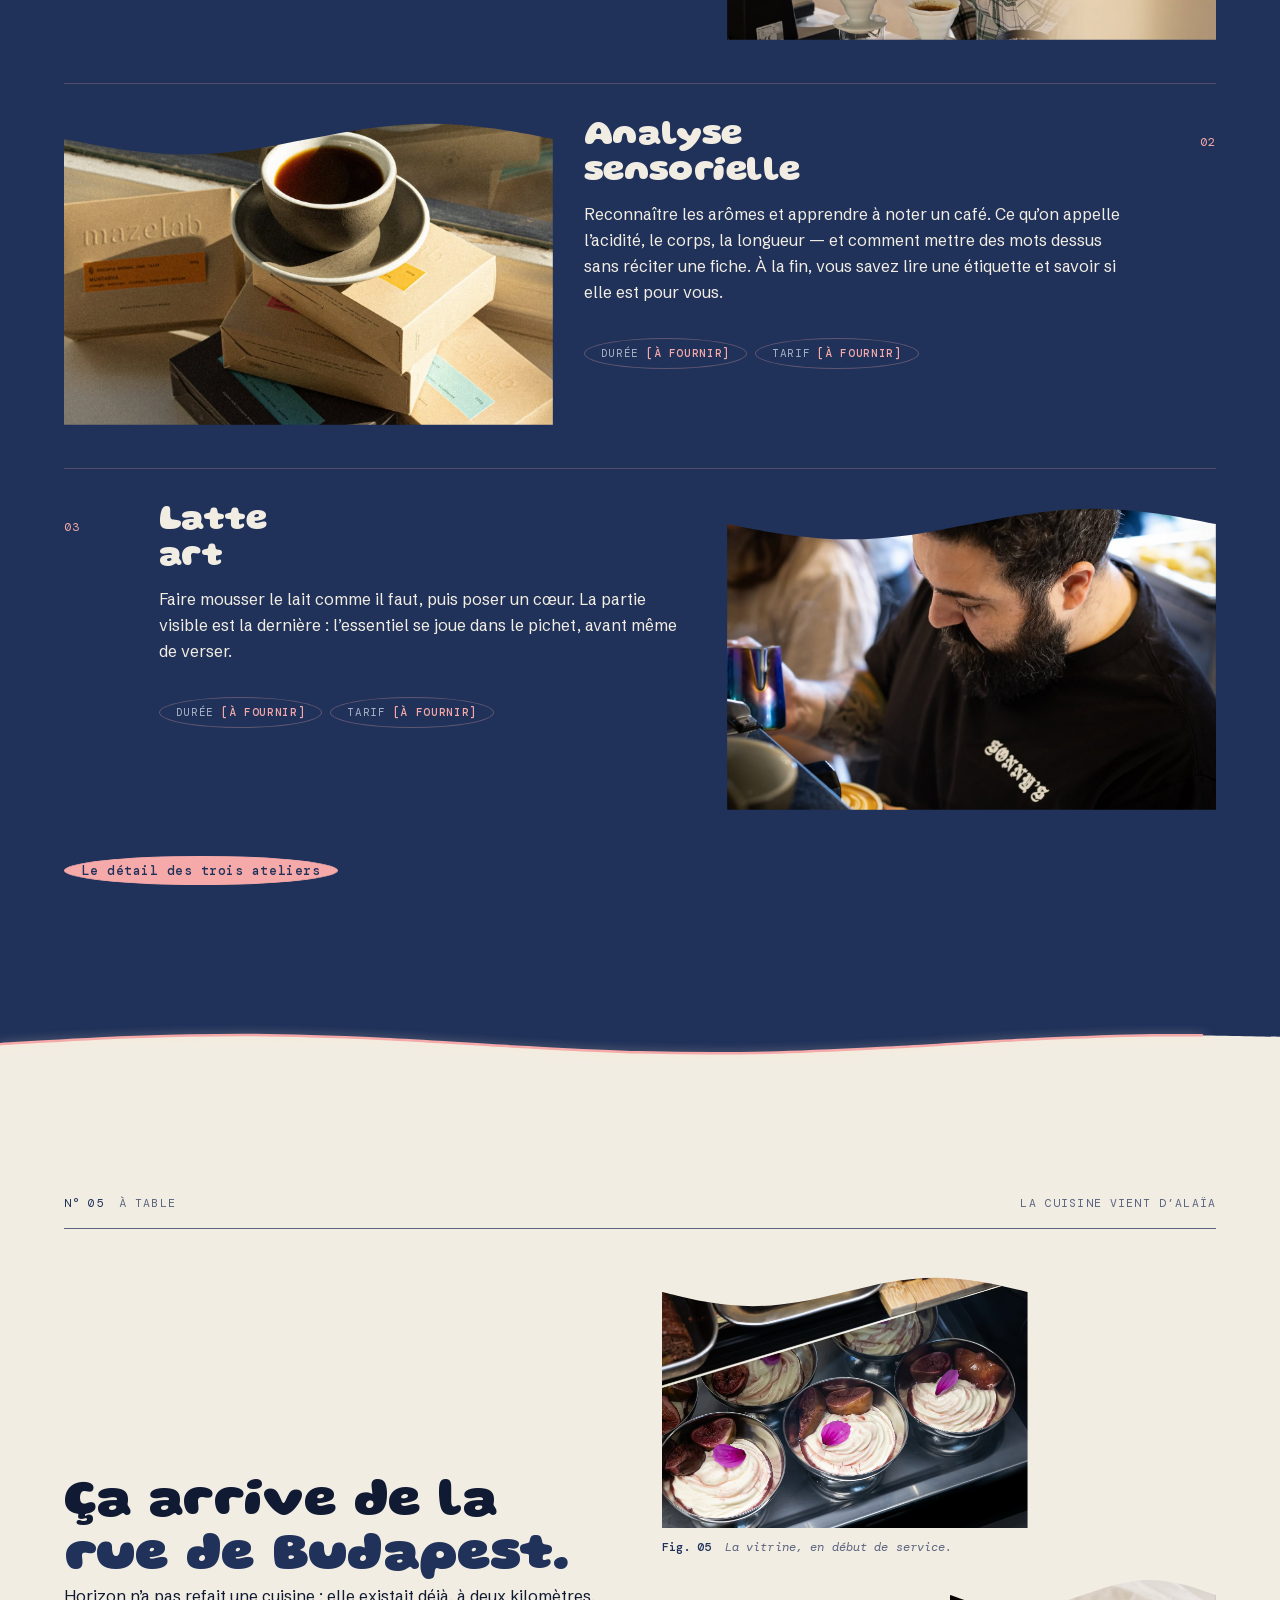
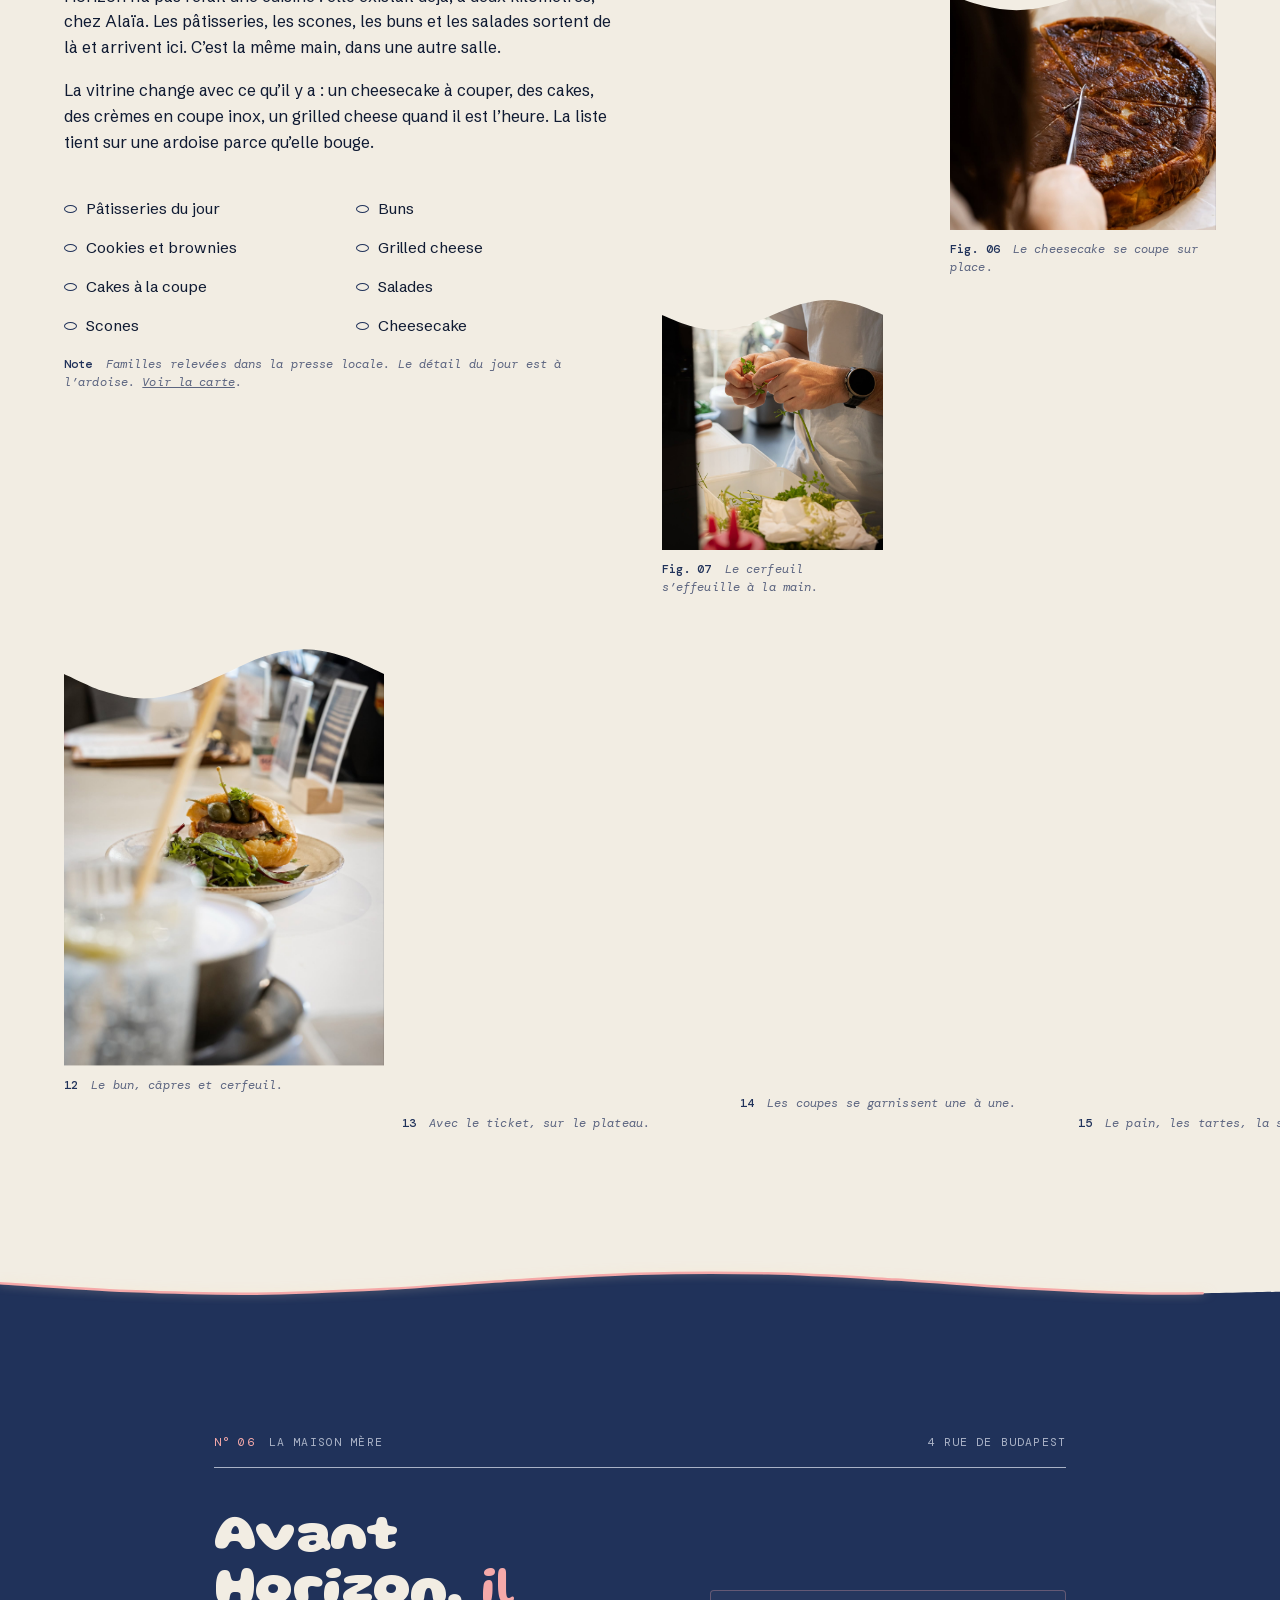
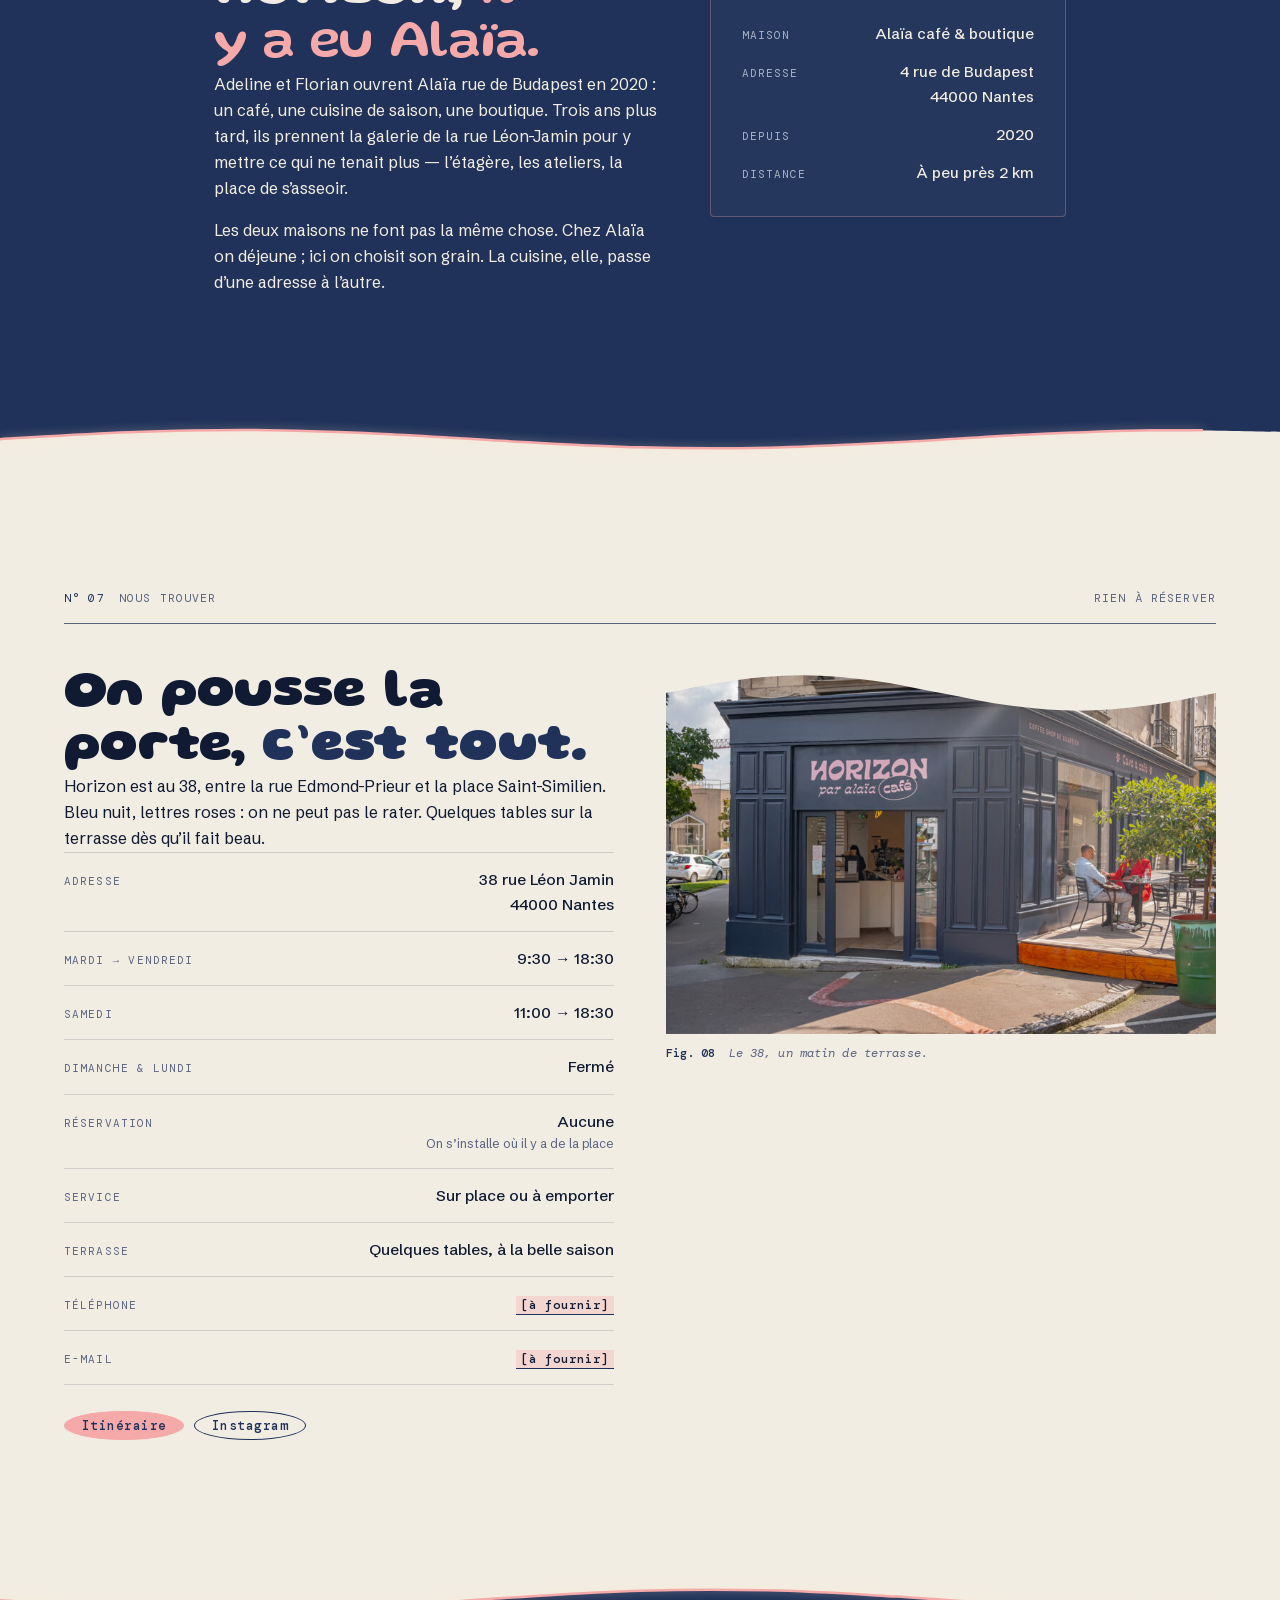
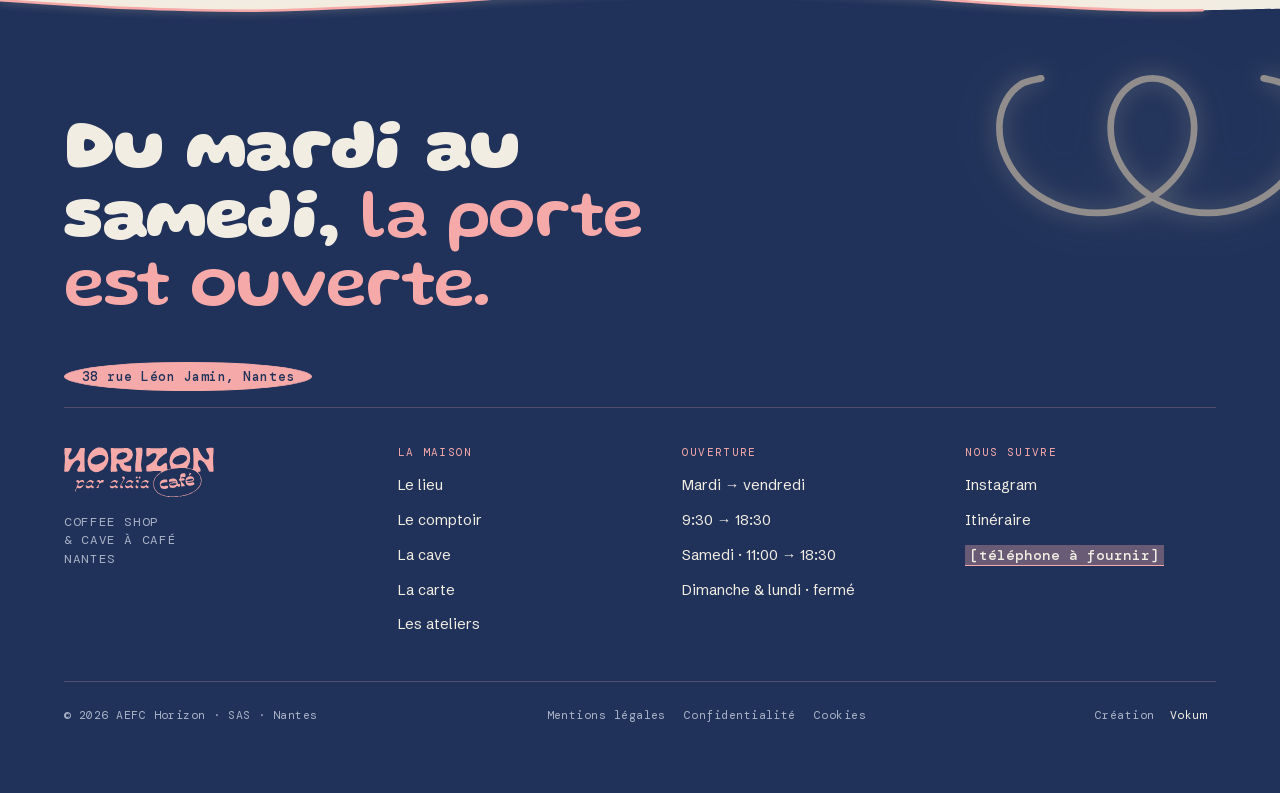
==== commit c0e65ec2: "Affiche le nom lettre par lettre dans l'ouverture L'enseigne de l'intro n'était qu'une image (le log" ====
--- a/index.html
+++ b/index.html
@@ -25,7 +25,7 @@
 
 <link rel="preload" href="assets/font/gluten-400-900-latin.woff2" as="font" type="font/woff2" crossorigin>
 <link rel="preload" href="assets/font/schibsted-400-900-latin.woff2" as="font" type="font/woff2" crossorigin>
-<link rel="stylesheet" href="assets/css/horizon.css?v=20260717c">
+<link rel="stylesheet" href="assets/css/horizon.css?v=20260717d">
 
 <script>
   /* Le mouvement n'existe que si le script vit. Deux filets : la classe est
@@ -91,7 +91,8 @@
     <svg class="ouverture__boucle" viewBox="0 0 300 145" fill="none" aria-hidden="true">
       <path pathLength="1000" d="M49.7,12C46.7,12.9 37,13.9 31.7,17.2C26.4,20.6 21.3,26 18,32.1C14.7,38.2 12.4,46.1 12.1,53.9C11.8,61.7 13,70.8 16.1,79C19.2,87.2 24.3,95.9 30.6,103C36.9,110.1 45.3,116.9 54.2,121.7C63,126.6 73.6,130.3 83.9,132C94.2,133.7 105.5,133.7 115.8,132C126.1,130.3 136.7,126.6 145.5,121.7C154.4,116.9 162.8,110.1 169.1,103C175.4,95.9 180.5,87.2 183.6,79C186.7,70.8 187.9,61.7 187.6,53.9C187.3,46.1 185,38.2 181.7,32.1C178.4,26 173.3,20.6 168,17.2C162.7,13.9 156,12 150,12C144,12 137.3,13.9 132,17.2C126.7,20.6 121.6,26 118.3,32.1C115,38.2 112.7,46.1 112.4,53.9C112.1,61.7 113.3,70.8 116.4,79C119.5,87.2 124.6,95.9 130.9,103C137.2,110.1 145.6,116.9 154.5,121.7C163.3,126.6 173.9,130.3 184.2,132C194.5,133.7 205.8,133.7 216.1,132C226.4,130.3 237,126.6 245.8,121.7C254.7,116.9 263.1,110.1 269.4,103C275.7,95.9 280.8,87.2 283.9,79C287,70.8 288.2,61.7 287.9,53.9C287.6,46.1 285.3,38.2 282,32.1C278.7,26 273.6,20.6 268.3,17.2C263,13.9 253.3,12.9 250.3,12"/>
     </svg>
-    <img class="ouverture__marque" src="assets/img/logo-rose.svg" width="337" height="112" alt="" aria-hidden="true">
+    <p class="ouverture__mot"><span>H</span><span>O</span><span>R</span><span>I</span><span>Z</span><span>O</span><span>N</span></p>
+    <p class="ouverture__sous">par alaïa café</p>
   </div>
 </div>
 
@@ -809,6 +810,6 @@
   </div>
 </footer>
 
-<script src="assets/js/horizon.js?v=20260717c" defer></script>
+<script src="assets/js/horizon.js?v=20260717d" defer></script>
 </body>
 </html>
--- a/assets/css/horizon.css
+++ b/assets/css/horizon.css
@@ -401,8 +401,8 @@
 }
 .ouverture__scene {
   display: grid; place-items: center;
-  gap: clamp(16px, 4vw, 34px);
-  width: min(74vw, 440px);
+  gap: clamp(14px, 3.4vw, 26px);
+  width: min(88vw, 520px);
   /* toute la scène s'efface avec le rideau, sans traîner */
   animation: ouverture-fondu .5s var(--sortie) 2.15s forwards;
 }
@@ -415,27 +415,38 @@
   stroke-dasharray: 1000; stroke-dashoffset: 1000;   /* pathLength=1000 sur le tracé */
   animation: ouverture-trace 1.35s var(--sortie) .15s forwards;
 }
-/* Le lettrage s'allume de gauche à droite — l'enseigne qui s'éclaire mot après
-   mot, dans la foulée du néon qui vient de se tracer. Un masque en dégradé
-   balaie le lettrage : sa partie opaque découvre le texte au fil du passage. */
-.ouverture__marque {
-  width: 100%; height: auto; display: block;
-  opacity: 0; transform: translateY(10px);
-  -webkit-mask-image: linear-gradient(90deg, #000 0 40%, transparent 60% 100%);
-          mask-image: linear-gradient(90deg, #000 0 40%, transparent 60% 100%);
-  -webkit-mask-size: 260% 100%; mask-size: 260% 100%;
-  -webkit-mask-repeat: no-repeat; mask-repeat: no-repeat;
-  -webkit-mask-position: 100% 0; mask-position: 100% 0;   /* départ : tranche transparente = caché */
-  animation: ouverture-marque 1s var(--sortie) .85s forwards;
+/* Le nom s'écrit lettre par lettre — chaque lettre monte et s'allume à son
+   tour, dans la foulée du néon qui vient de se tracer. En Gluten (la police de
+   la maison, préchargée), rose sur le bleu nuit : l'enseigne, comme sur place. */
+.ouverture__mot {
+  margin: 0; text-align: center;
+  font-family: var(--f-titre); font-weight: 800;
+  font-size: clamp(46px, 16vw, 104px); line-height: 1;
+  letter-spacing: -.01em; color: var(--rose);
+}
+.ouverture__mot span {
+  display: inline-block;
+  opacity: 0; transform: translateY(16px) scale(.92);
+  animation: ouverture-lettre .5s var(--sortie) both;
+}
+/* la cascade : ~90 ms entre chaque lettre, après le tracé du néon */
+.ouverture__mot span:nth-child(1) { animation-delay: .55s; }
+.ouverture__mot span:nth-child(2) { animation-delay: .64s; }
+.ouverture__mot span:nth-child(3) { animation-delay: .73s; }
+.ouverture__mot span:nth-child(4) { animation-delay: .82s; }
+.ouverture__mot span:nth-child(5) { animation-delay: .91s; }
+.ouverture__mot span:nth-child(6) { animation-delay: 1s; }
+.ouverture__mot span:nth-child(7) { animation-delay: 1.09s; }
+/* le sous-titre suit, une fois le nom écrit */
+.ouverture__sous {
+  margin: 0; text-align: center;
+  font-family: var(--f-titre); font-weight: 500; font-style: italic;
+  font-size: clamp(18px, 5vw, 30px); line-height: 1; color: var(--rose);
+  opacity: 0; transform: translateY(8px);
+  animation: ouverture-lettre .55s var(--sortie) 1.25s forwards;
 }
 @keyframes ouverture-trace  { to { stroke-dashoffset: 0; } }
-@keyframes ouverture-marque {
-  0%   { opacity: 0; transform: translateY(10px);
-         -webkit-mask-position: 100% 0; mask-position: 100% 0; }
-  18%  { opacity: 1; }
-  100% { opacity: 1; transform: none;
-         -webkit-mask-position: 0% 0; mask-position: 0% 0; }   /* tranche opaque = révélé */
-}
+@keyframes ouverture-lettre { to { opacity: 1; transform: none; } }
 @keyframes ouverture-fondu  { to { opacity: 0; } }
 @keyframes ouverture-rideau {
   to { transform: translateY(-100%); visibility: hidden; }
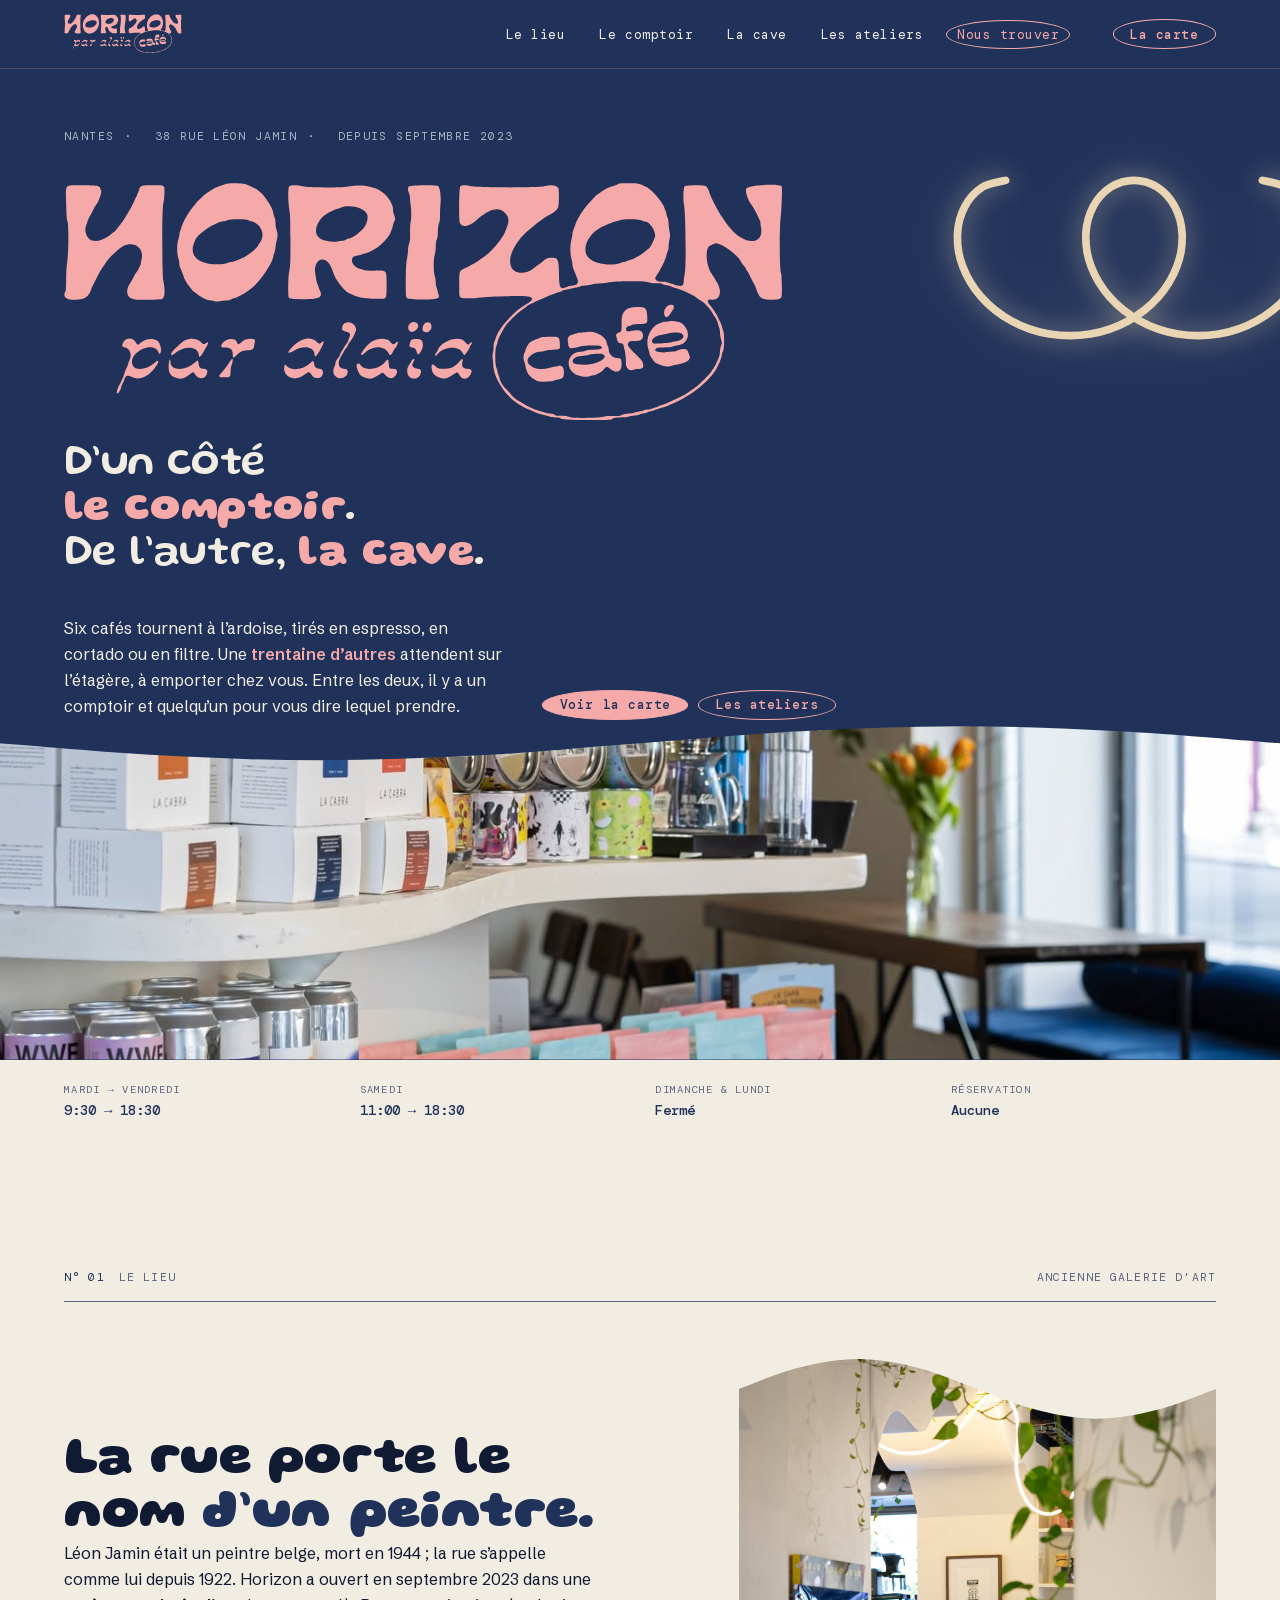
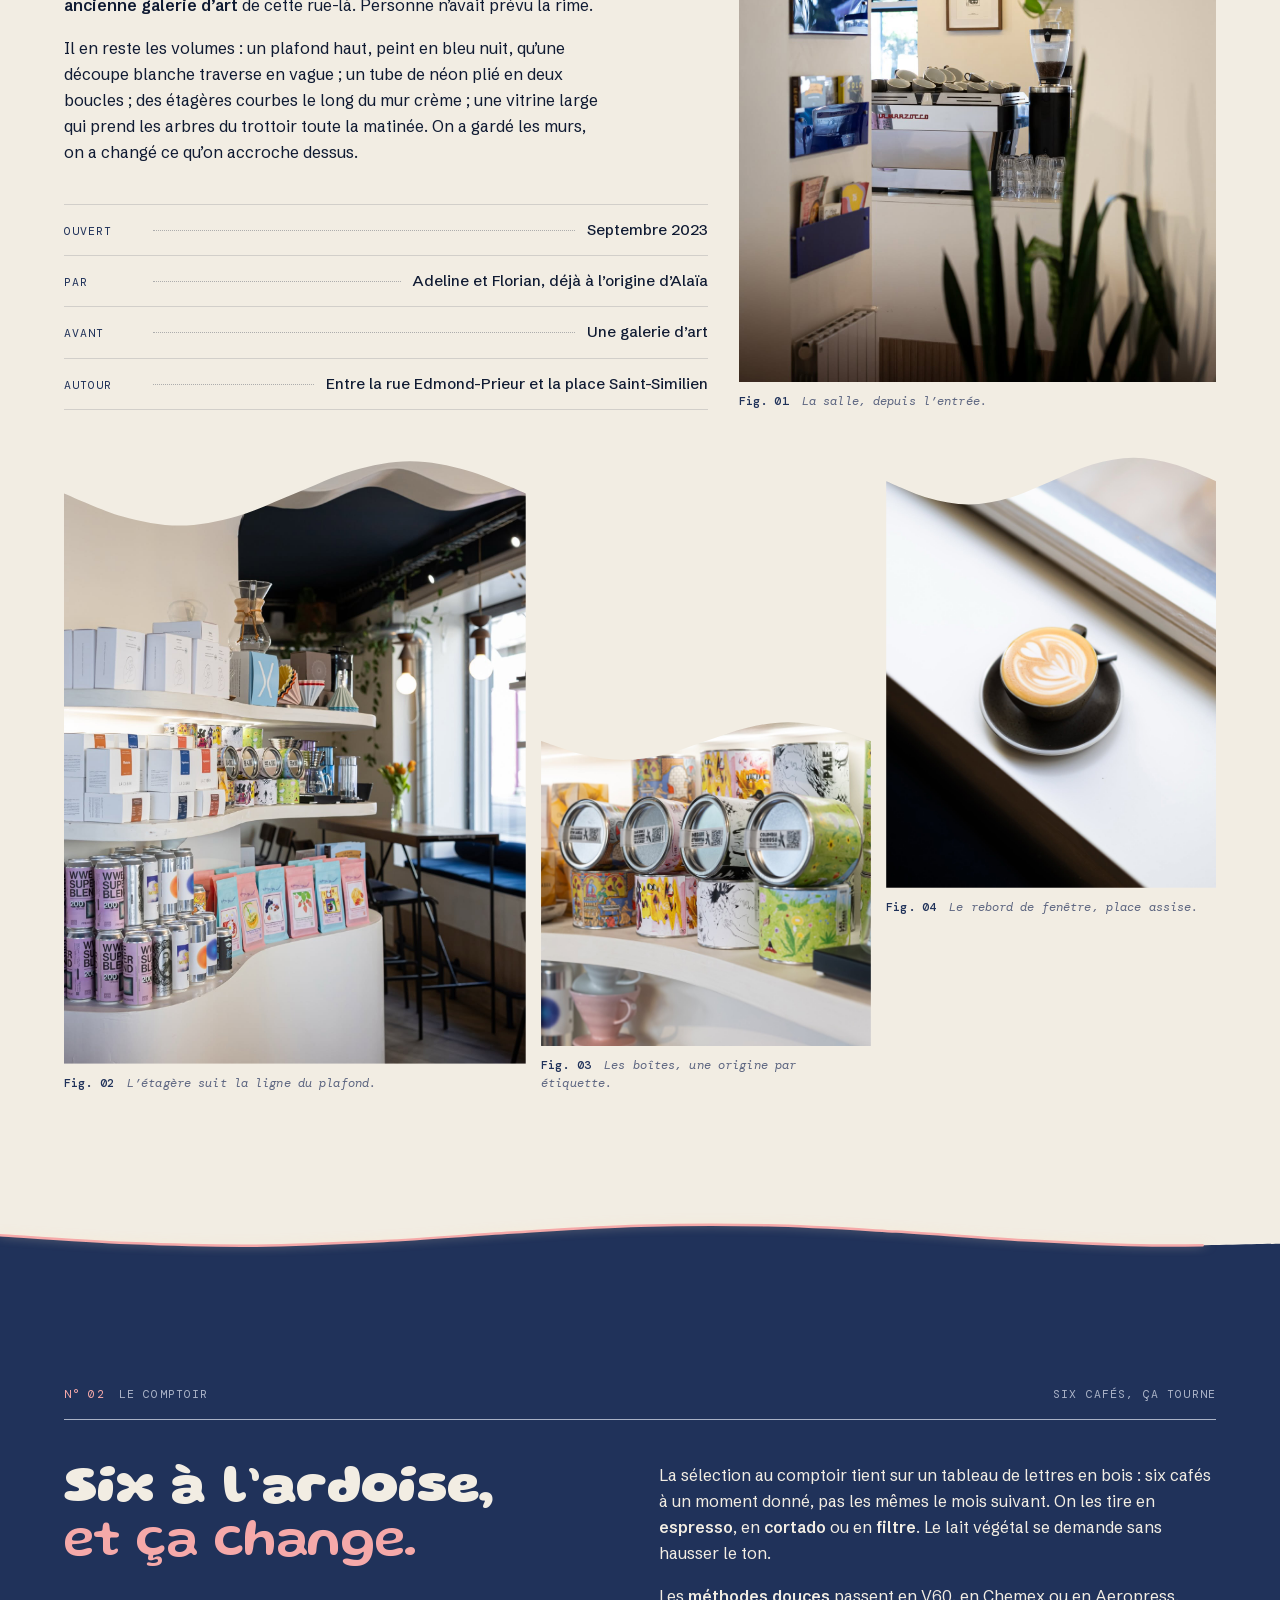
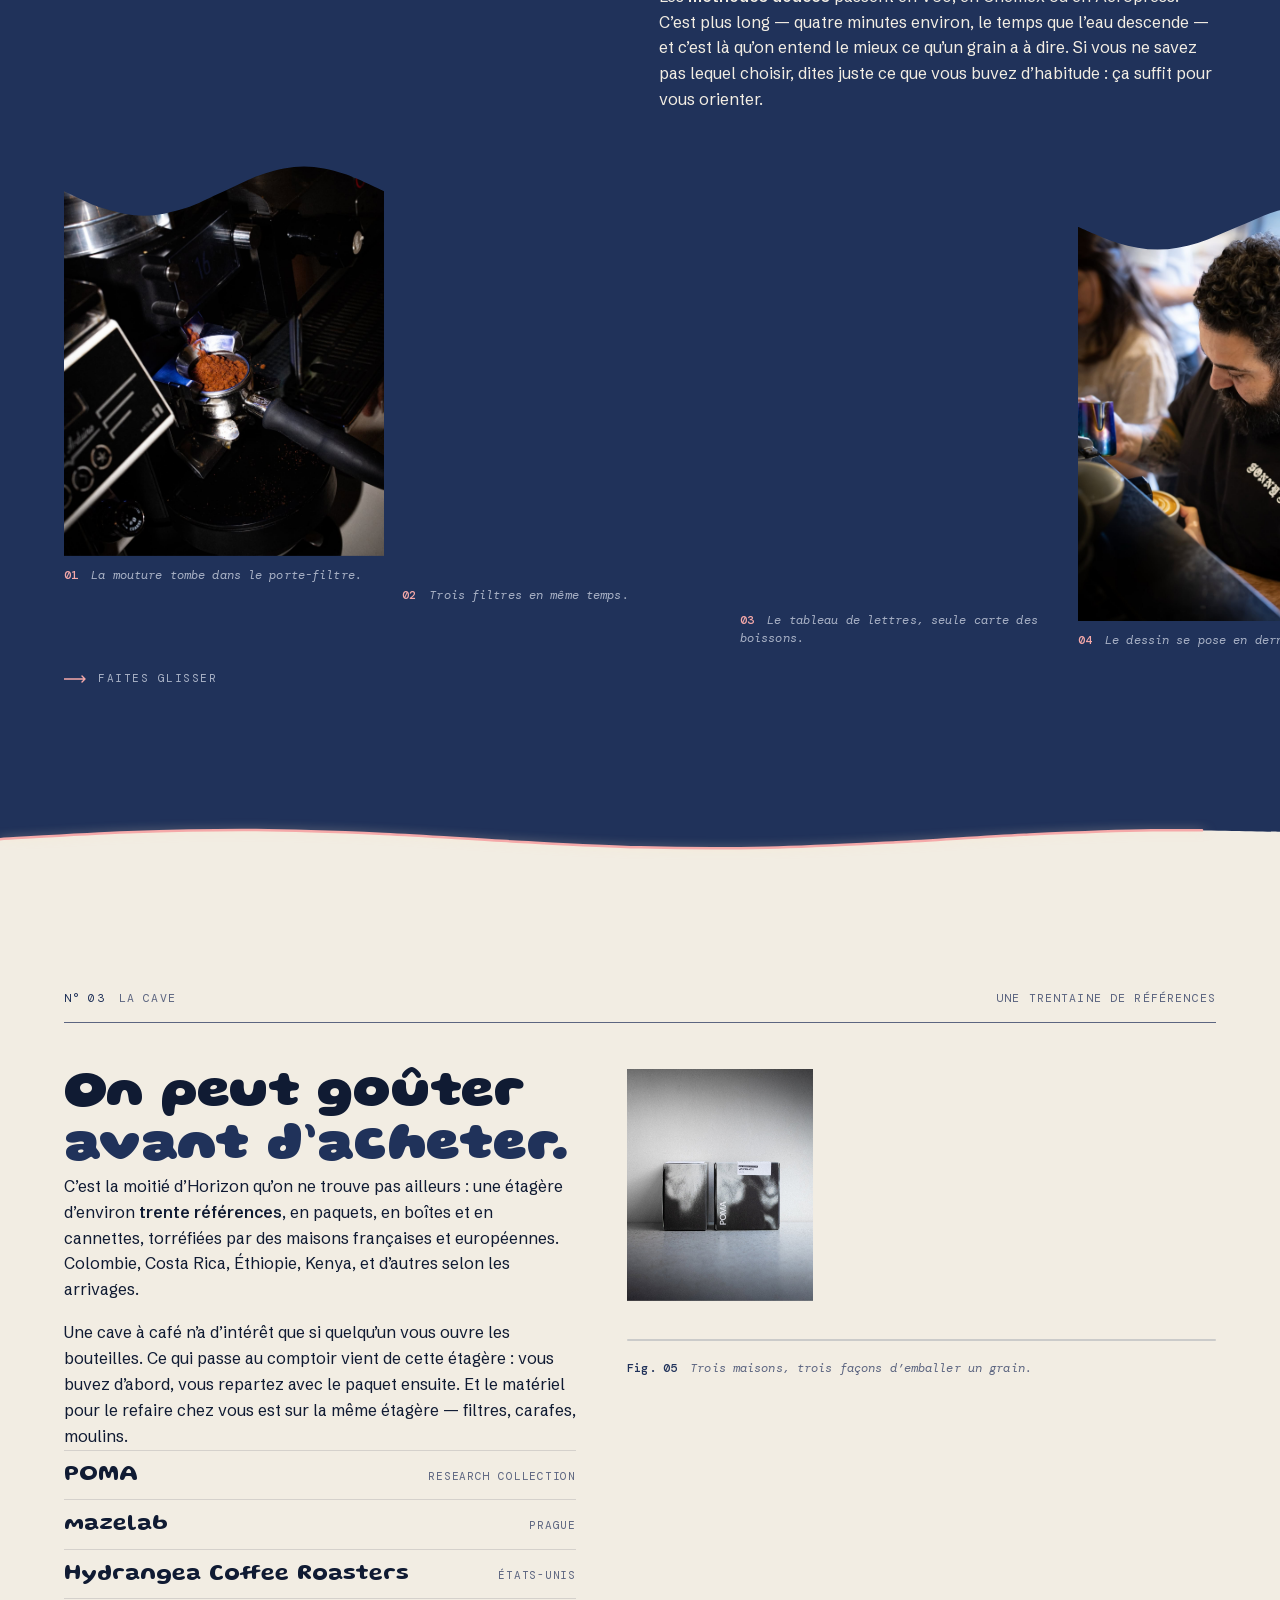
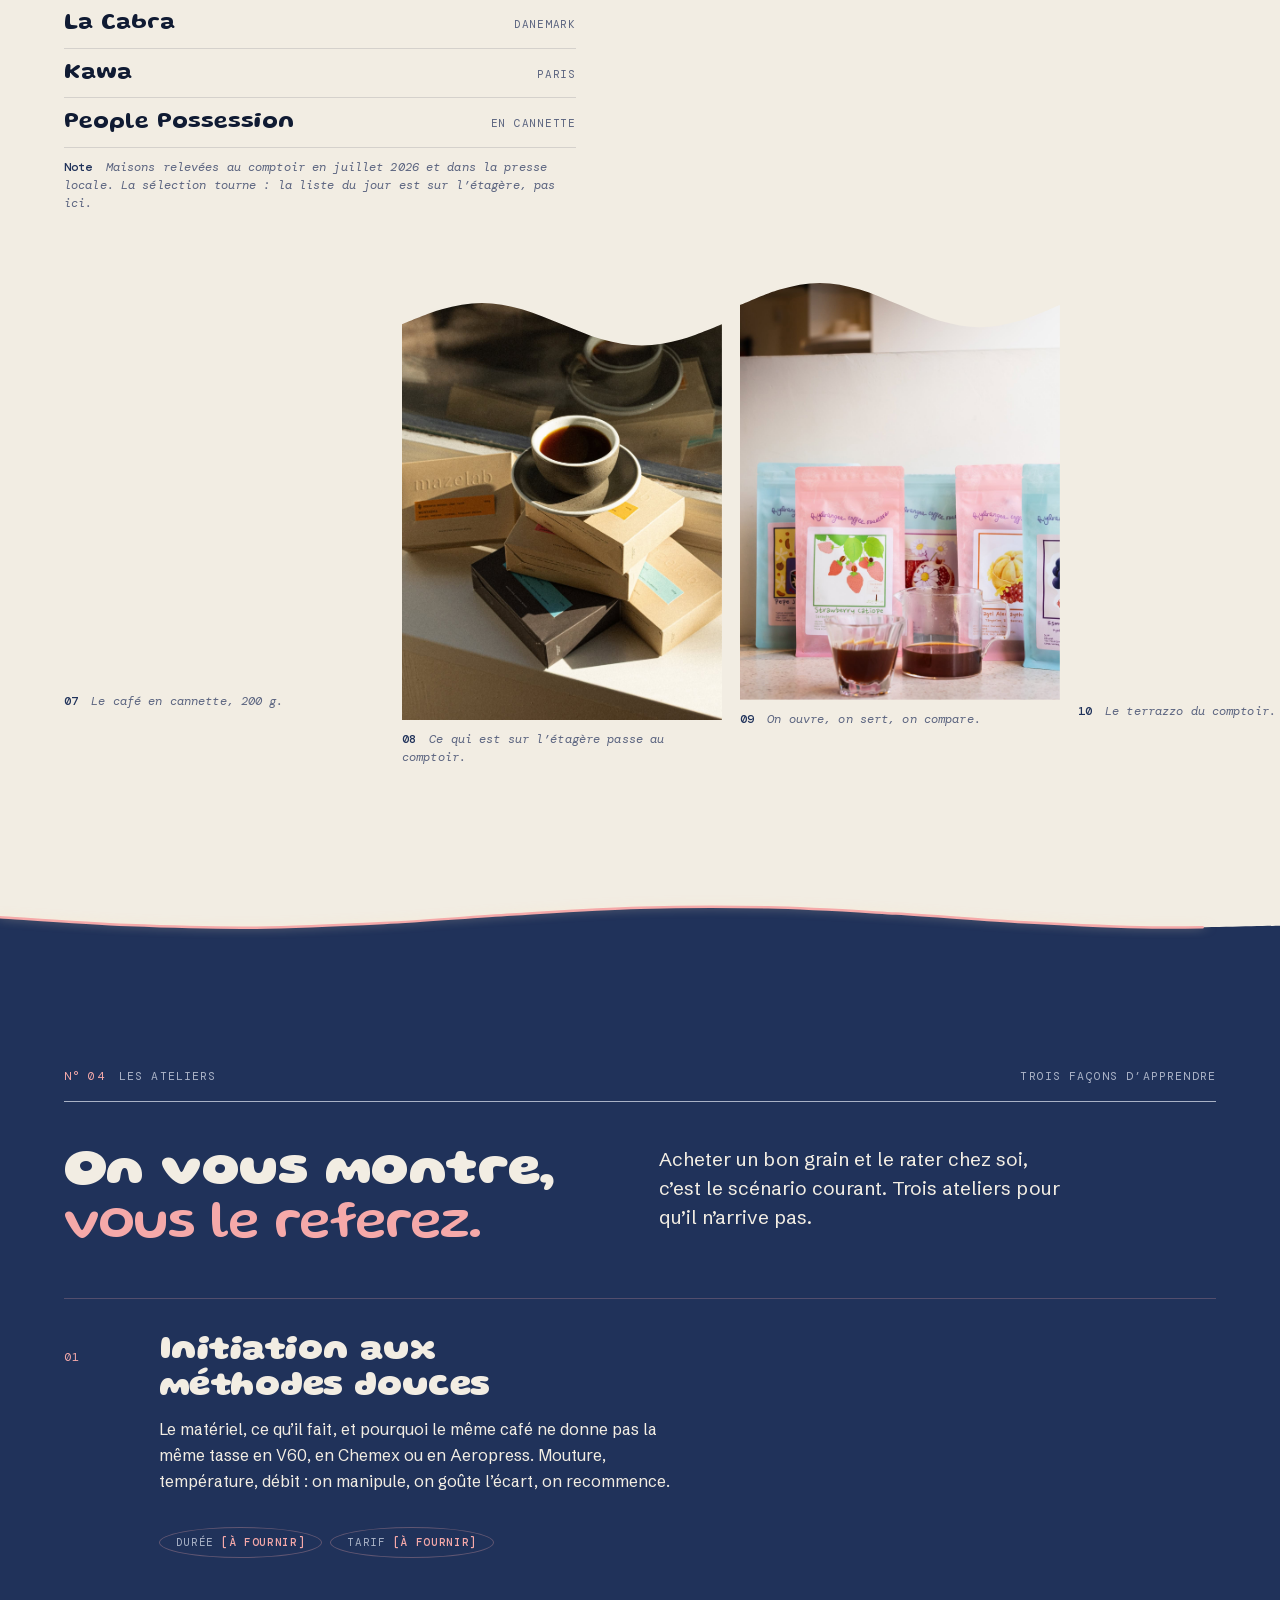
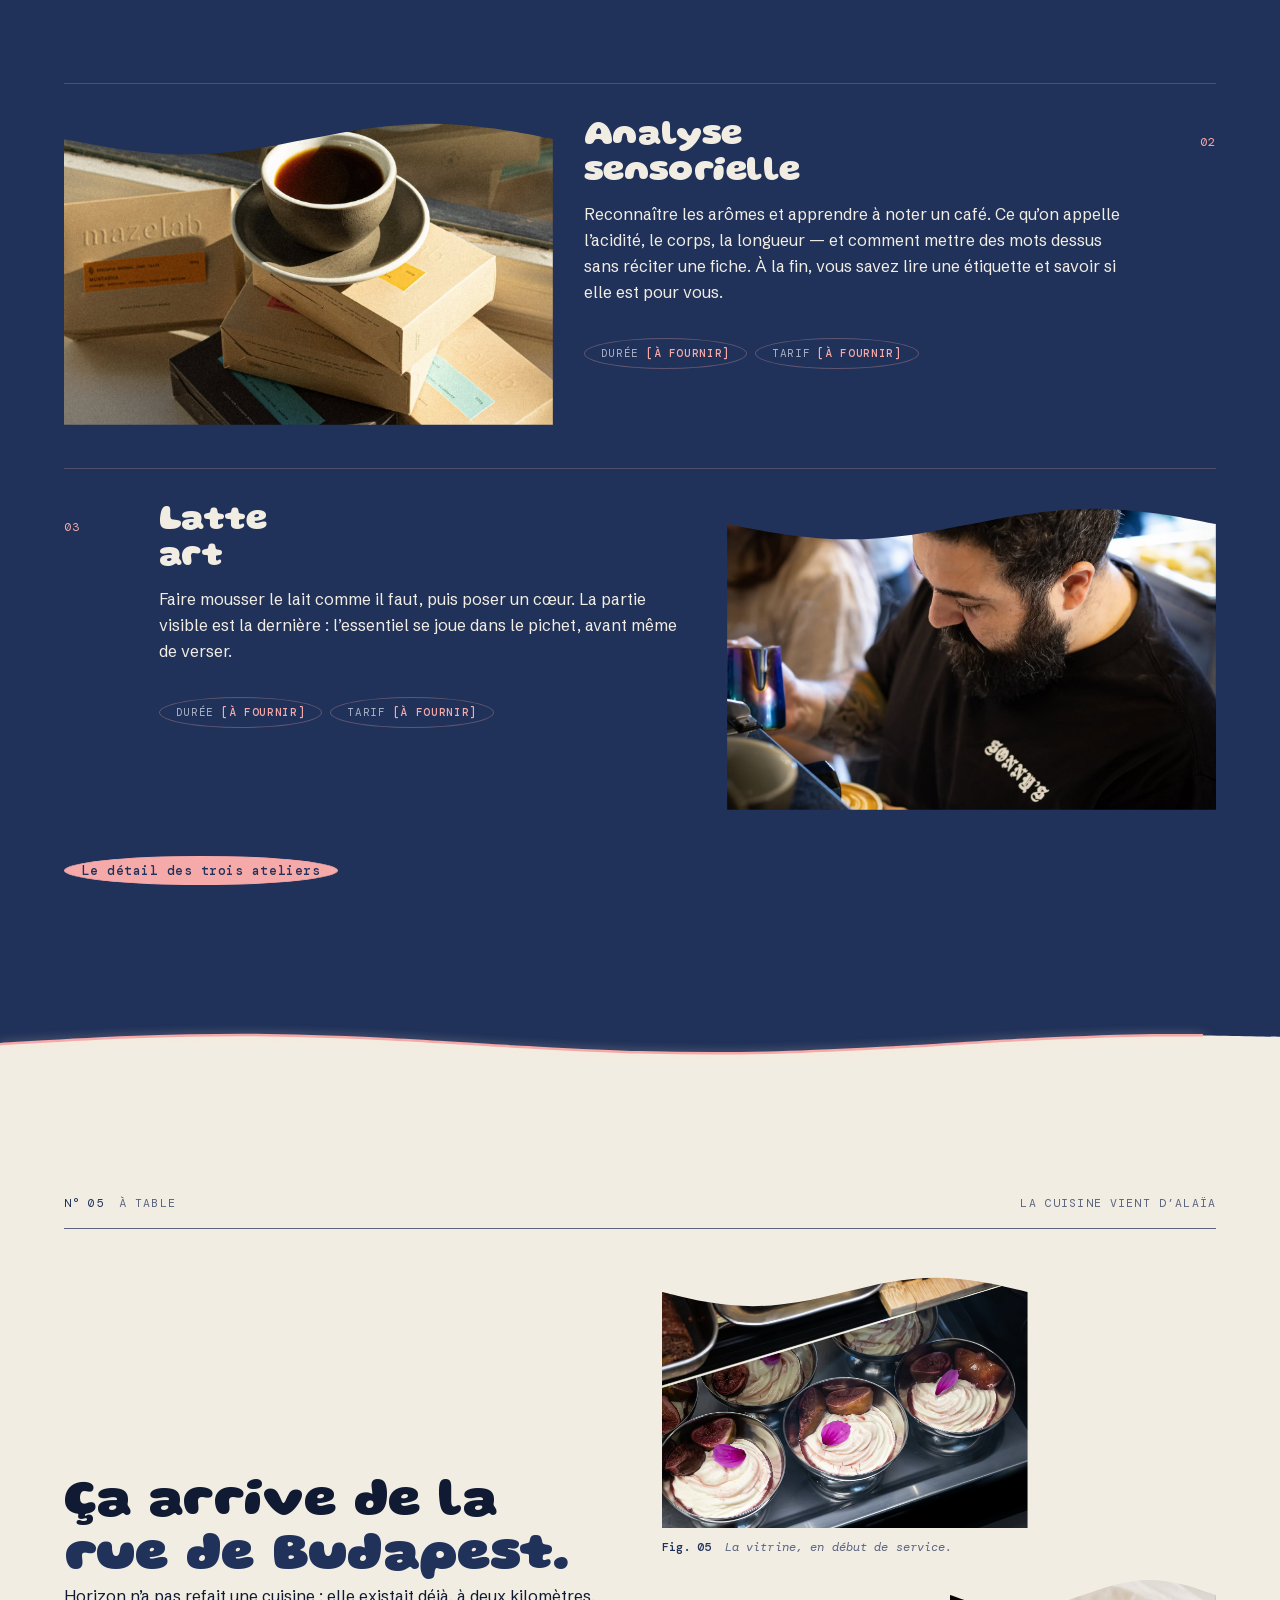
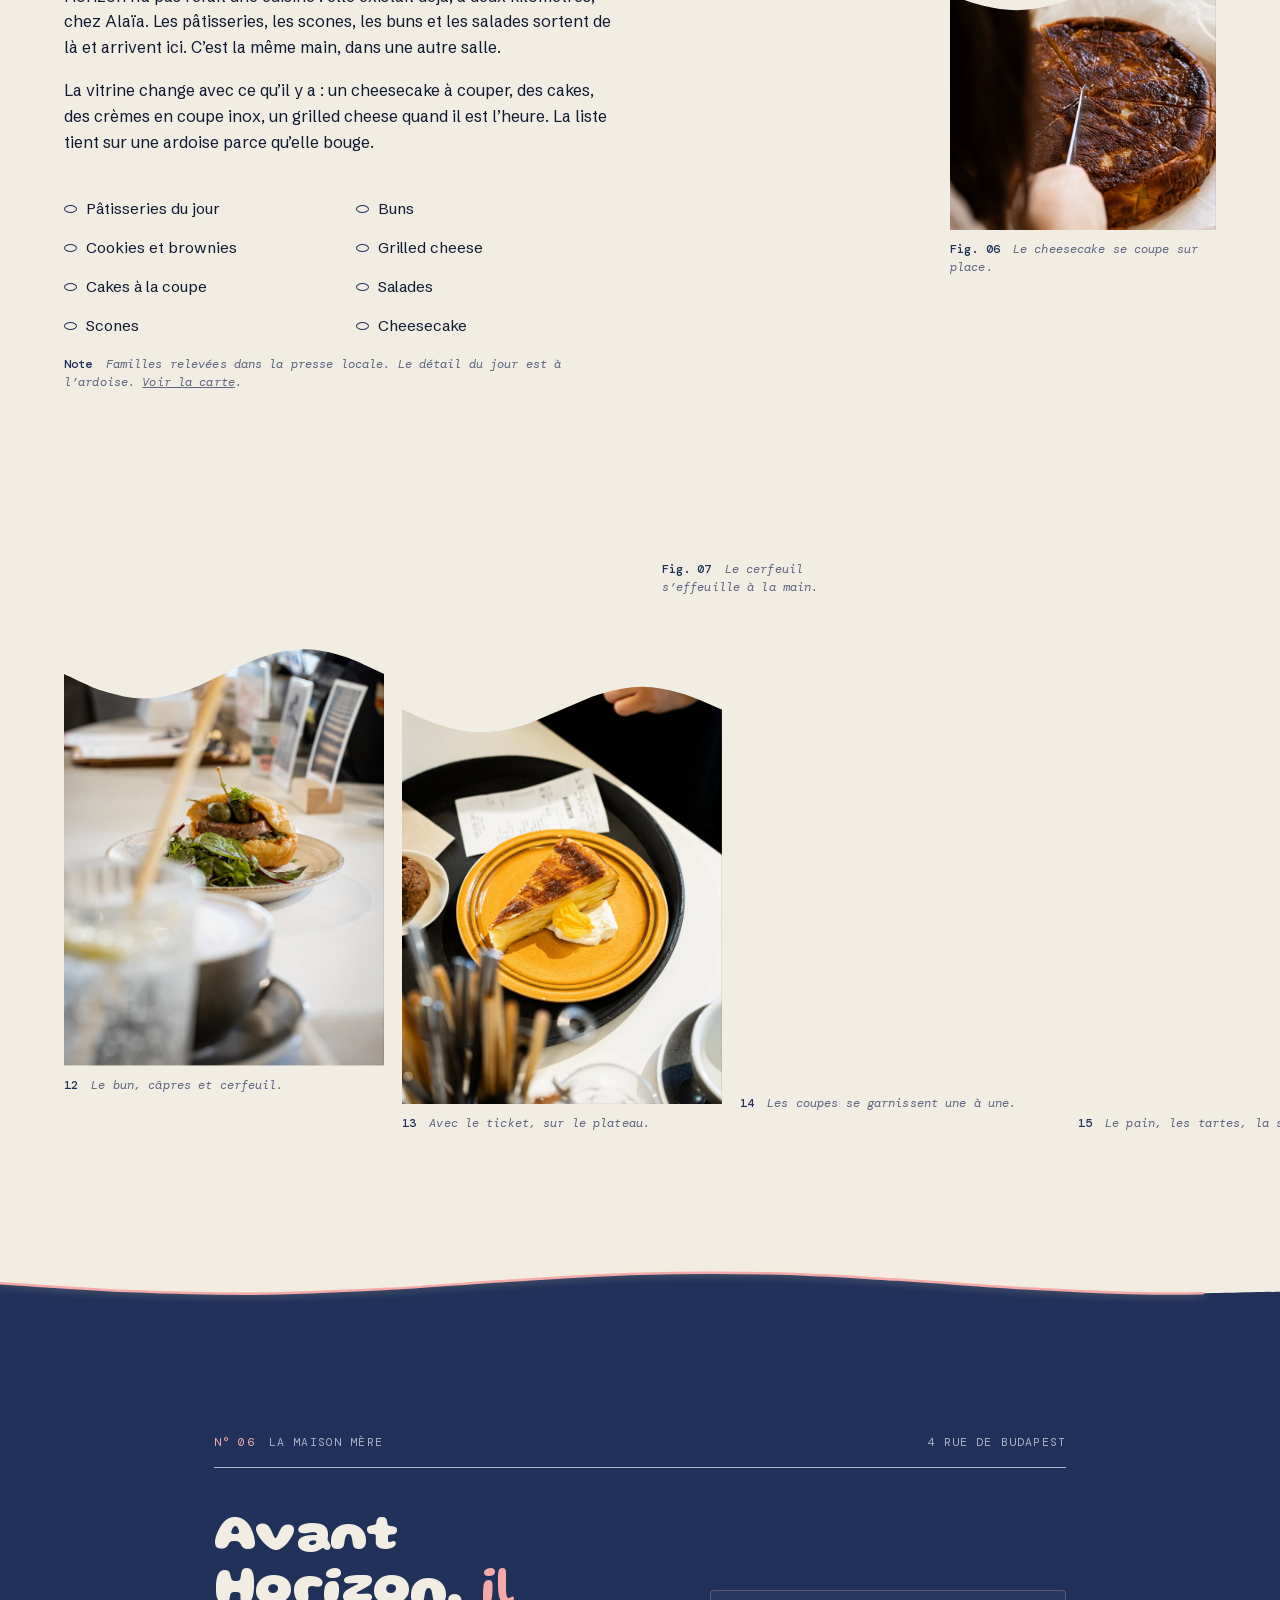
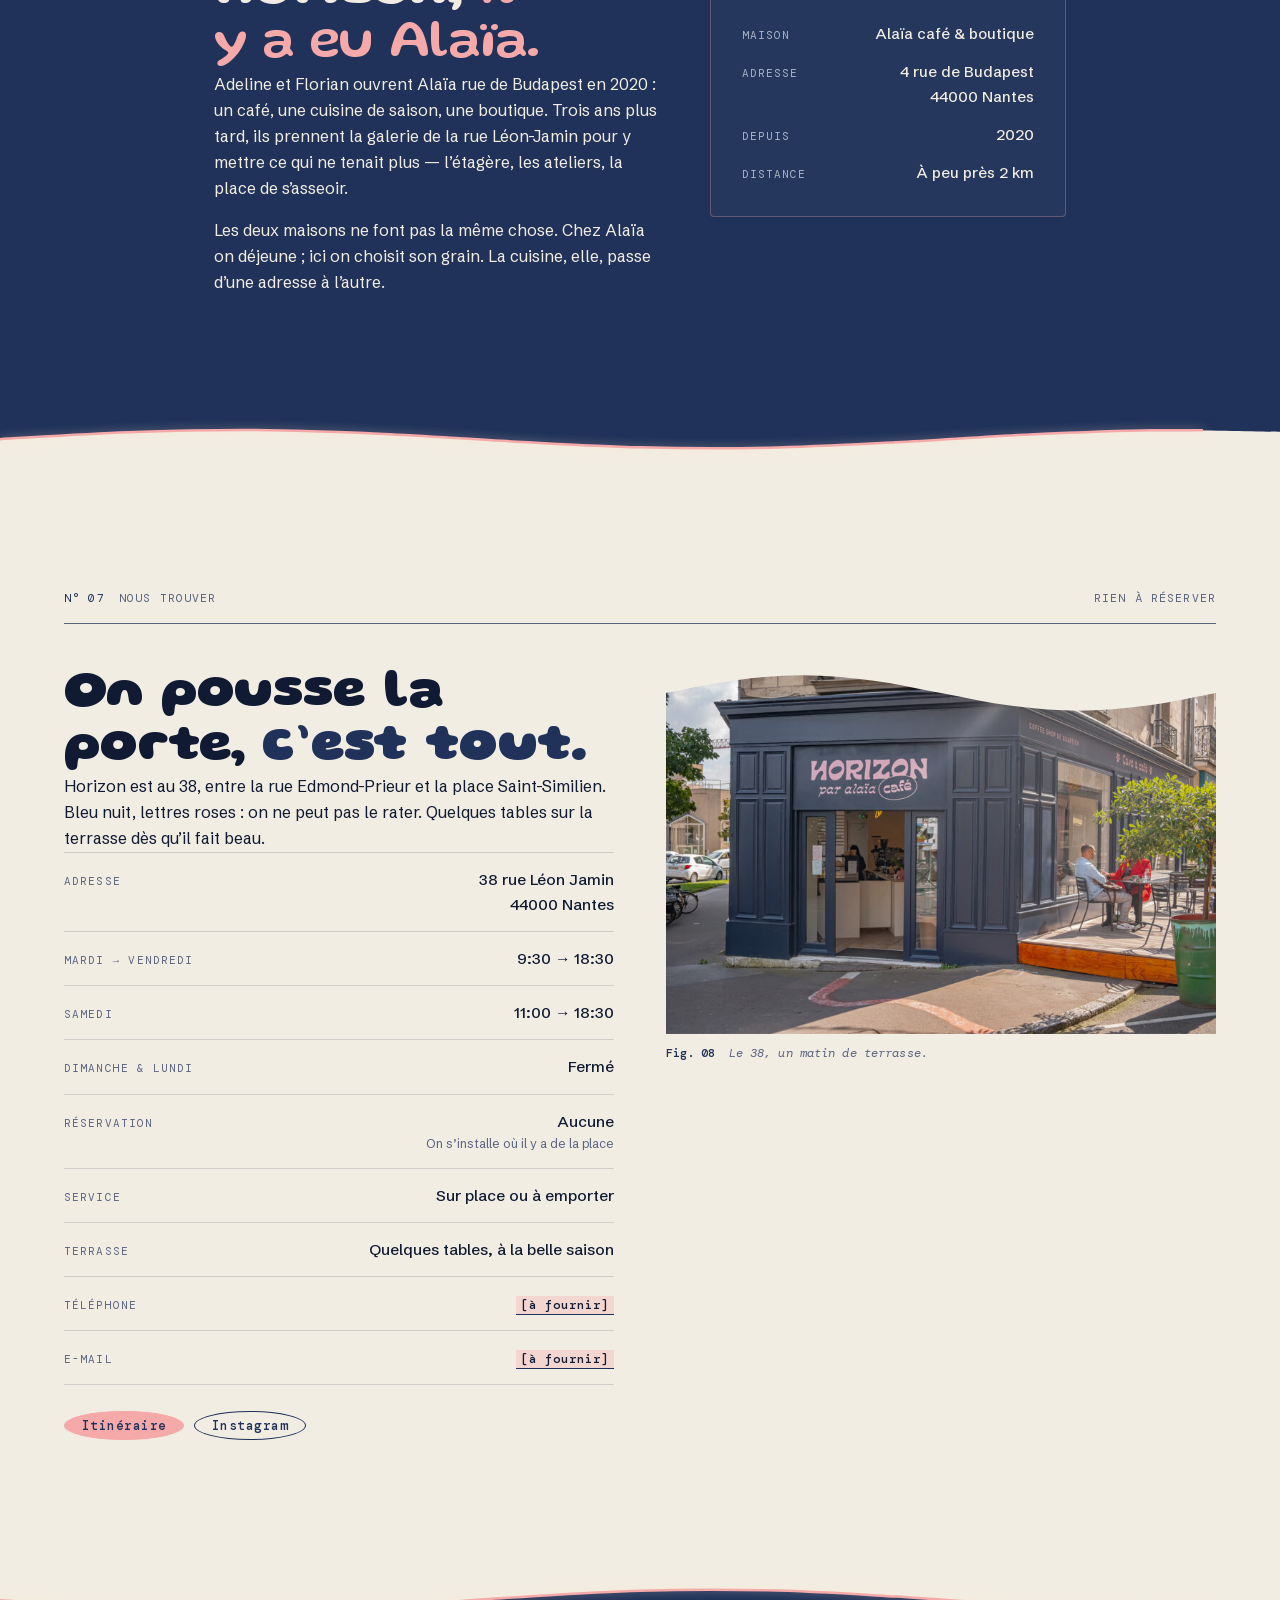
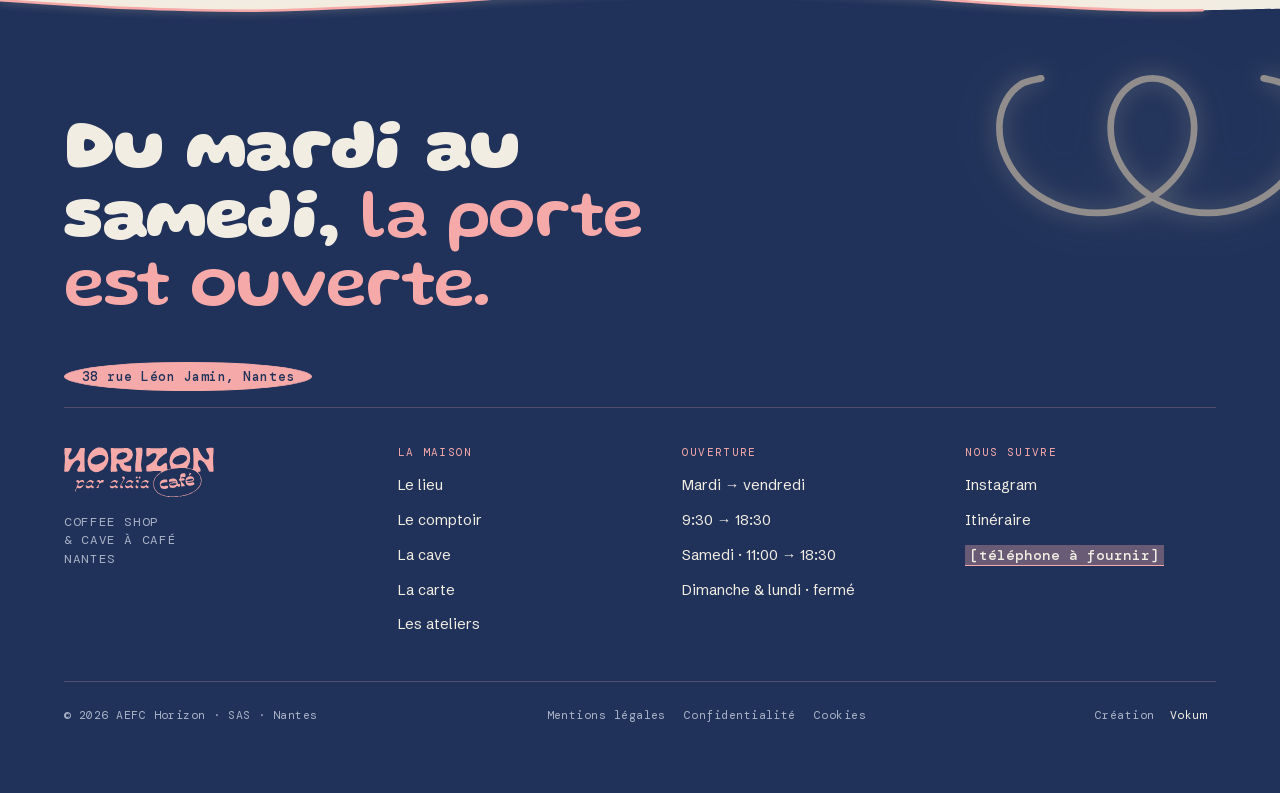
==== commit 34b19a9e: "Ouverture : revient au vrai logo, révélé par un balayage Le nom tapé en Gluten ne rendait pas la typ" ====
--- a/index.html
+++ b/index.html
@@ -25,7 +25,7 @@
 
 <link rel="preload" href="assets/font/gluten-400-900-latin.woff2" as="font" type="font/woff2" crossorigin>
 <link rel="preload" href="assets/font/schibsted-400-900-latin.woff2" as="font" type="font/woff2" crossorigin>
-<link rel="stylesheet" href="assets/css/horizon.css?v=20260717d">
+<link rel="stylesheet" href="assets/css/horizon.css?v=20260717e">
 
 <script>
   /* Le mouvement n'existe que si le script vit. Deux filets : la classe est
@@ -91,8 +91,7 @@
     <svg class="ouverture__boucle" viewBox="0 0 300 145" fill="none" aria-hidden="true">
       <path pathLength="1000" d="M49.7,12C46.7,12.9 37,13.9 31.7,17.2C26.4,20.6 21.3,26 18,32.1C14.7,38.2 12.4,46.1 12.1,53.9C11.8,61.7 13,70.8 16.1,79C19.2,87.2 24.3,95.9 30.6,103C36.9,110.1 45.3,116.9 54.2,121.7C63,126.6 73.6,130.3 83.9,132C94.2,133.7 105.5,133.7 115.8,132C126.1,130.3 136.7,126.6 145.5,121.7C154.4,116.9 162.8,110.1 169.1,103C175.4,95.9 180.5,87.2 183.6,79C186.7,70.8 187.9,61.7 187.6,53.9C187.3,46.1 185,38.2 181.7,32.1C178.4,26 173.3,20.6 168,17.2C162.7,13.9 156,12 150,12C144,12 137.3,13.9 132,17.2C126.7,20.6 121.6,26 118.3,32.1C115,38.2 112.7,46.1 112.4,53.9C112.1,61.7 113.3,70.8 116.4,79C119.5,87.2 124.6,95.9 130.9,103C137.2,110.1 145.6,116.9 154.5,121.7C163.3,126.6 173.9,130.3 184.2,132C194.5,133.7 205.8,133.7 216.1,132C226.4,130.3 237,126.6 245.8,121.7C254.7,116.9 263.1,110.1 269.4,103C275.7,95.9 280.8,87.2 283.9,79C287,70.8 288.2,61.7 287.9,53.9C287.6,46.1 285.3,38.2 282,32.1C278.7,26 273.6,20.6 268.3,17.2C263,13.9 253.3,12.9 250.3,12"/>
     </svg>
-    <p class="ouverture__mot"><span>H</span><span>O</span><span>R</span><span>I</span><span>Z</span><span>O</span><span>N</span></p>
-    <p class="ouverture__sous">par alaïa café</p>
+    <img class="ouverture__marque" src="assets/img/logo-rose.svg" width="337" height="112" alt="" aria-hidden="true">
   </div>
 </div>
 
@@ -810,6 +809,6 @@
   </div>
 </footer>
 
-<script src="assets/js/horizon.js?v=20260717d" defer></script>
+<script src="assets/js/horizon.js?v=20260717e" defer></script>
 </body>
 </html>
--- a/assets/css/horizon.css
+++ b/assets/css/horizon.css
@@ -401,8 +401,8 @@
 }
 .ouverture__scene {
   display: grid; place-items: center;
-  gap: clamp(14px, 3.4vw, 26px);
-  width: min(88vw, 520px);
+  gap: clamp(16px, 4vw, 32px);
+  width: min(78vw, 460px);
   /* toute la scène s'efface avec le rideau, sans traîner */
   animation: ouverture-fondu .5s var(--sortie) 2.15s forwards;
 }
@@ -415,38 +415,29 @@
   stroke-dasharray: 1000; stroke-dashoffset: 1000;   /* pathLength=1000 sur le tracé */
   animation: ouverture-trace 1.35s var(--sortie) .15s forwards;
 }
-/* Le nom s'écrit lettre par lettre — chaque lettre monte et s'allume à son
-   tour, dans la foulée du néon qui vient de se tracer. En Gluten (la police de
-   la maison, préchargée), rose sur le bleu nuit : l'enseigne, comme sur place. */
-.ouverture__mot {
-  margin: 0; text-align: center;
-  font-family: var(--f-titre); font-weight: 800;
-  font-size: clamp(46px, 16vw, 104px); line-height: 1;
-  letter-spacing: -.01em; color: var(--rose);
-}
-.ouverture__mot span {
-  display: inline-block;
-  opacity: 0; transform: translateY(16px) scale(.92);
-  animation: ouverture-lettre .5s var(--sortie) both;
-}
-/* la cascade : ~90 ms entre chaque lettre, après le tracé du néon */
-.ouverture__mot span:nth-child(1) { animation-delay: .55s; }
-.ouverture__mot span:nth-child(2) { animation-delay: .64s; }
-.ouverture__mot span:nth-child(3) { animation-delay: .73s; }
-.ouverture__mot span:nth-child(4) { animation-delay: .82s; }
-.ouverture__mot span:nth-child(5) { animation-delay: .91s; }
-.ouverture__mot span:nth-child(6) { animation-delay: 1s; }
-.ouverture__mot span:nth-child(7) { animation-delay: 1.09s; }
-/* le sous-titre suit, une fois le nom écrit */
-.ouverture__sous {
-  margin: 0; text-align: center;
-  font-family: var(--f-titre); font-weight: 500; font-style: italic;
-  font-size: clamp(18px, 5vw, 30px); line-height: 1; color: var(--rose);
-  opacity: 0; transform: translateY(8px);
-  animation: ouverture-lettre .55s var(--sortie) 1.25s forwards;
+/* Le vrai logo de la maison (typo exacte), révélé de gauche à droite comme une
+   enseigne qui s'allume, dans la foulée du néon. Le logo est un tracé unique et
+   fondu — impossible de le découper proprement en lettres — alors on l'éclaire
+   d'un balayage : un masque en dégradé passe dessus, sa partie opaque découvre
+   le lettrage au fil du passage. */
+.ouverture__marque {
+  width: 100%; height: auto; display: block;
+  opacity: 0; transform: translateY(10px);
+  -webkit-mask-image: linear-gradient(90deg, #000 0 38%, transparent 58% 100%);
+          mask-image: linear-gradient(90deg, #000 0 38%, transparent 58% 100%);
+  -webkit-mask-size: 265% 100%; mask-size: 265% 100%;
+  -webkit-mask-repeat: no-repeat; mask-repeat: no-repeat;
+  -webkit-mask-position: 100% 0; mask-position: 100% 0;   /* départ : tranche transparente = caché */
+  animation: ouverture-marque 1.15s var(--sortie) .7s forwards;
 }
 @keyframes ouverture-trace  { to { stroke-dashoffset: 0; } }
-@keyframes ouverture-lettre { to { opacity: 1; transform: none; } }
+@keyframes ouverture-marque {
+  0%   { opacity: 0; transform: translateY(10px);
+         -webkit-mask-position: 100% 0; mask-position: 100% 0; }
+  15%  { opacity: 1; }
+  100% { opacity: 1; transform: none;
+         -webkit-mask-position: 0% 0; mask-position: 0% 0; }   /* tranche opaque = révélé */
+}
 @keyframes ouverture-fondu  { to { opacity: 0; } }
 @keyframes ouverture-rideau {
   to { transform: translateY(-100%); visibility: hidden; }
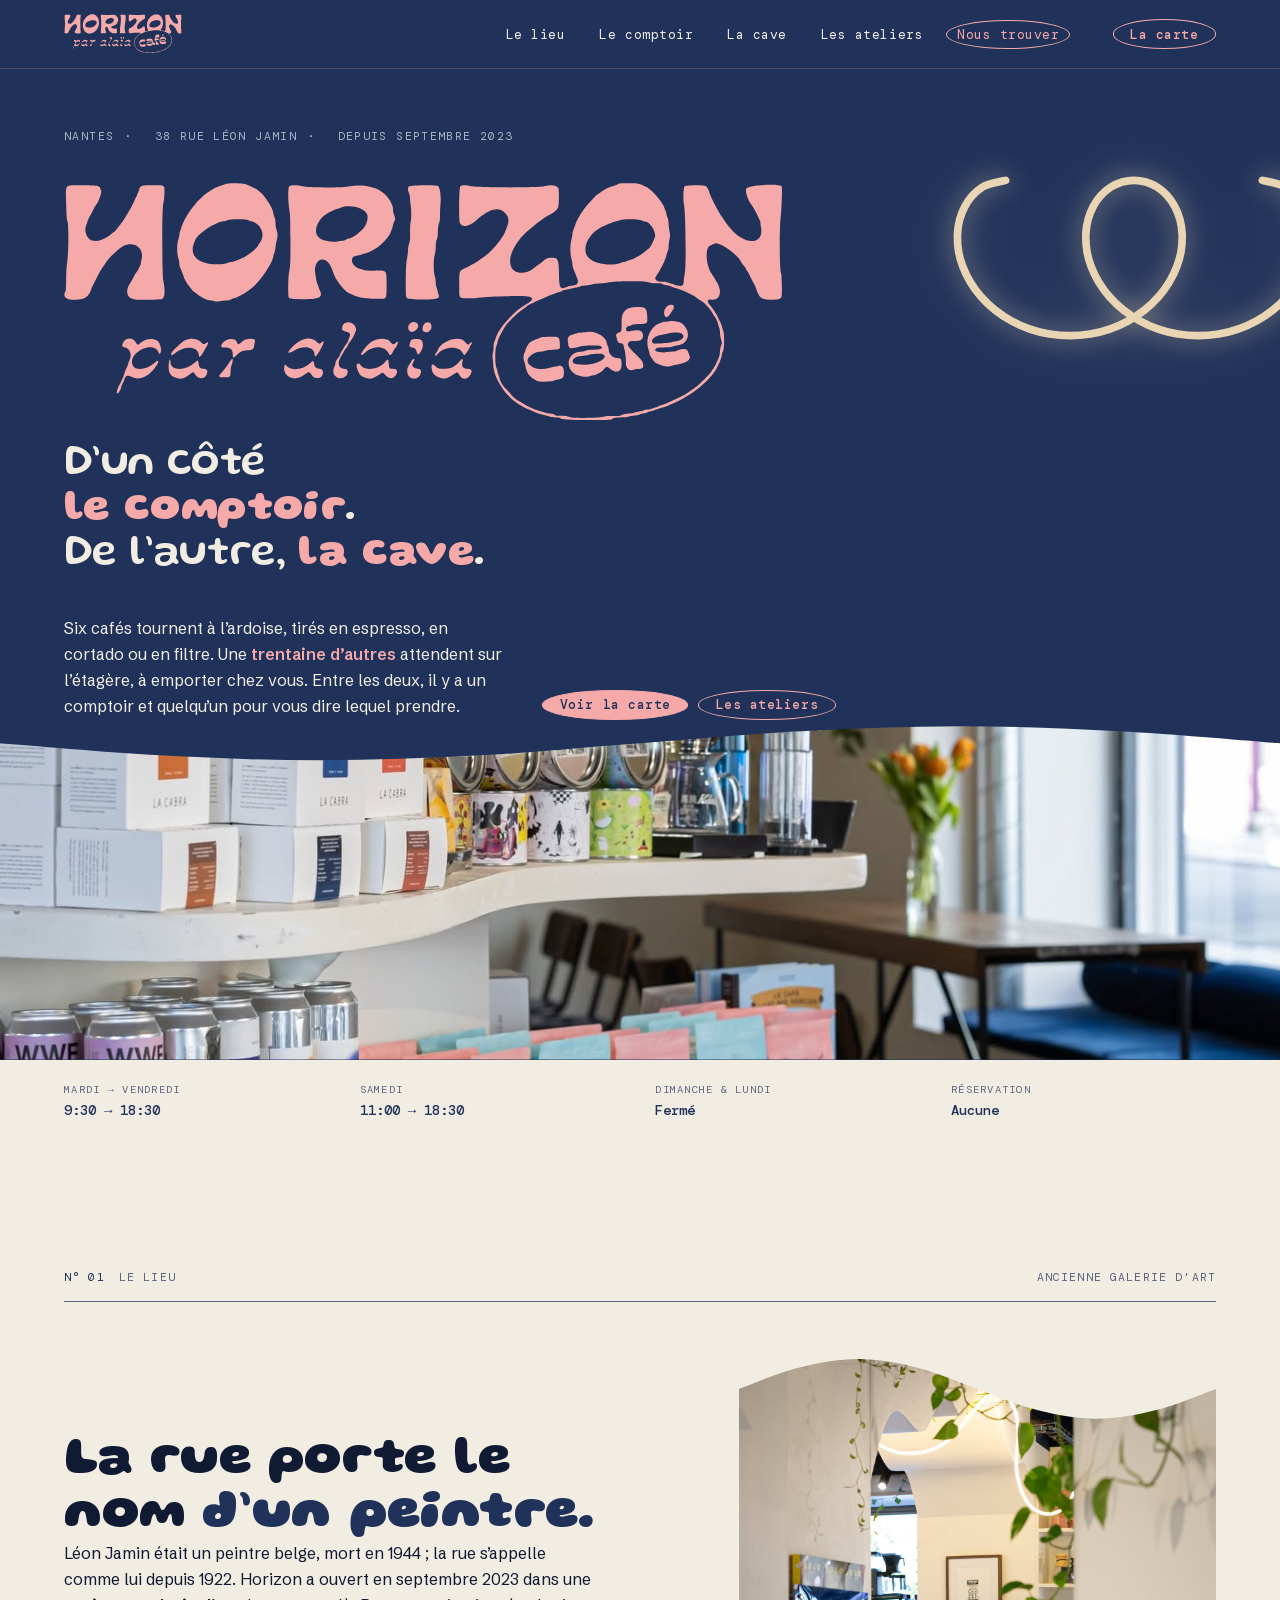
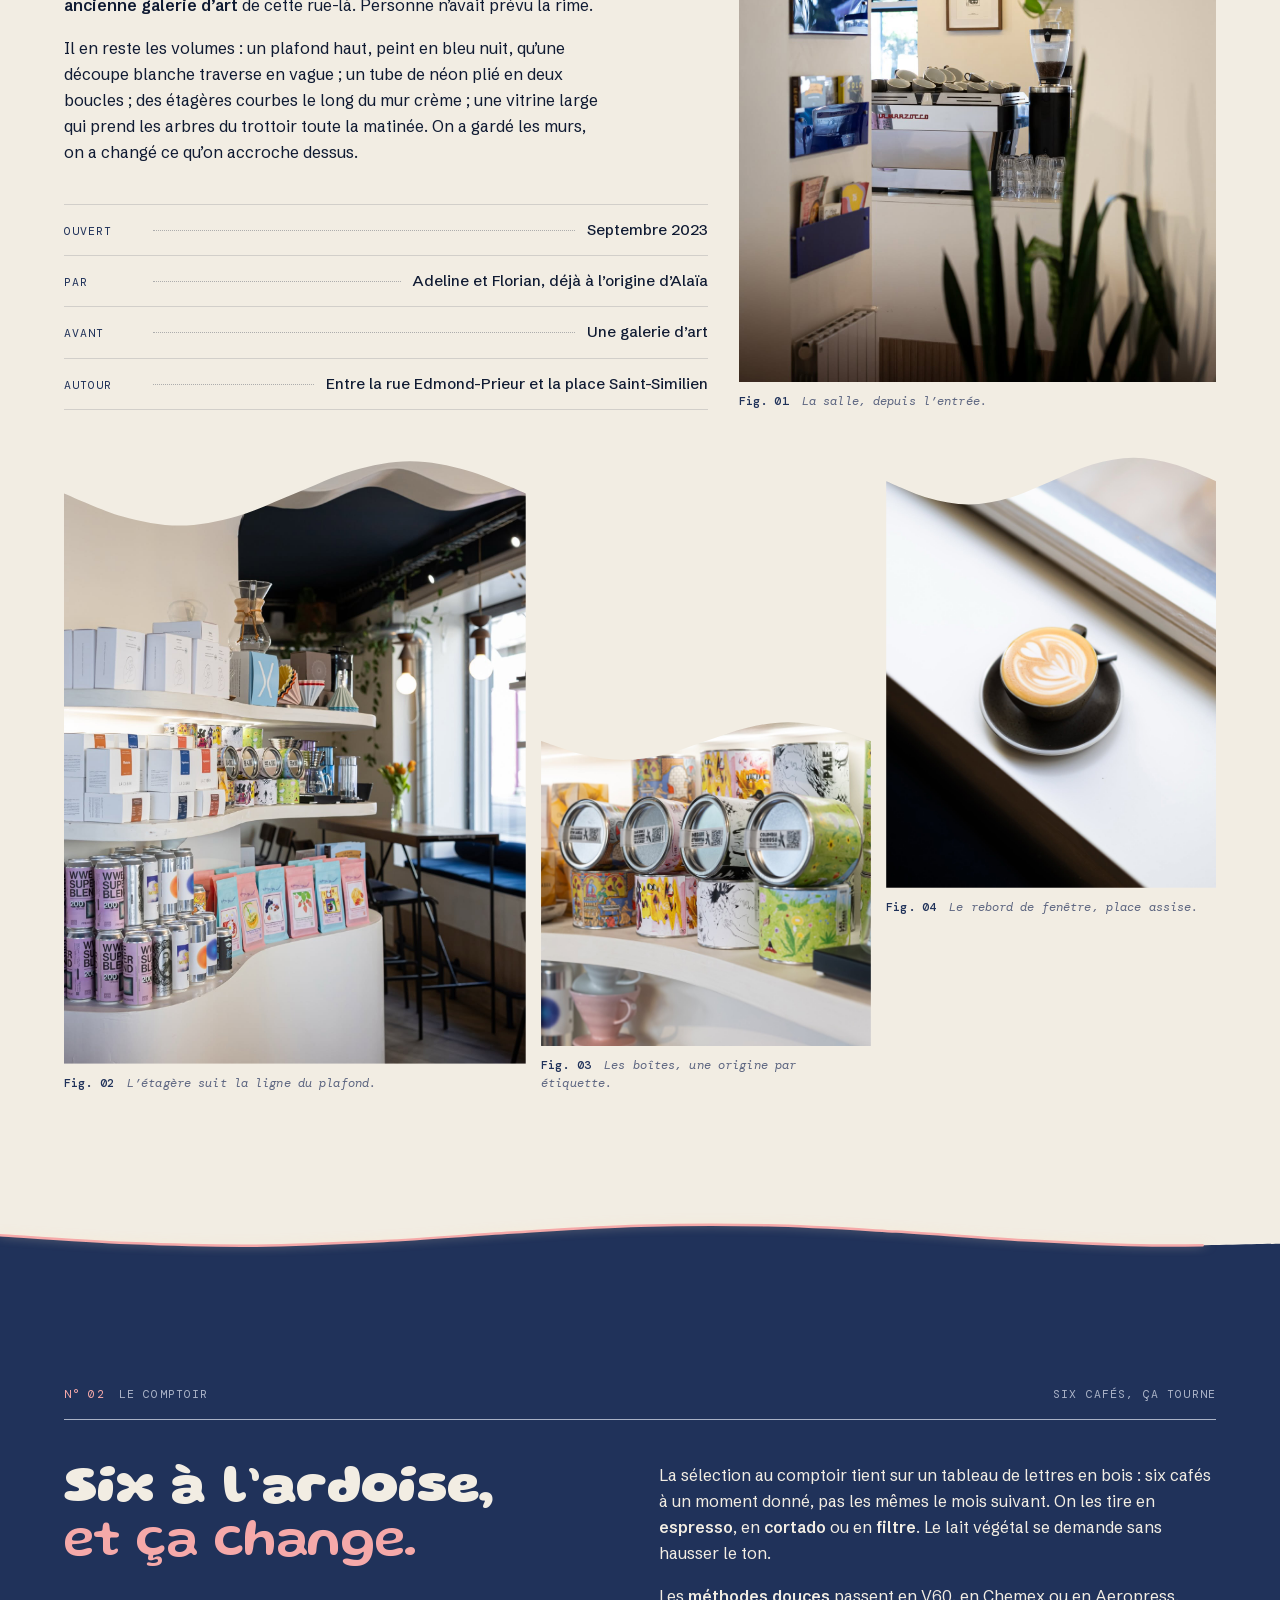
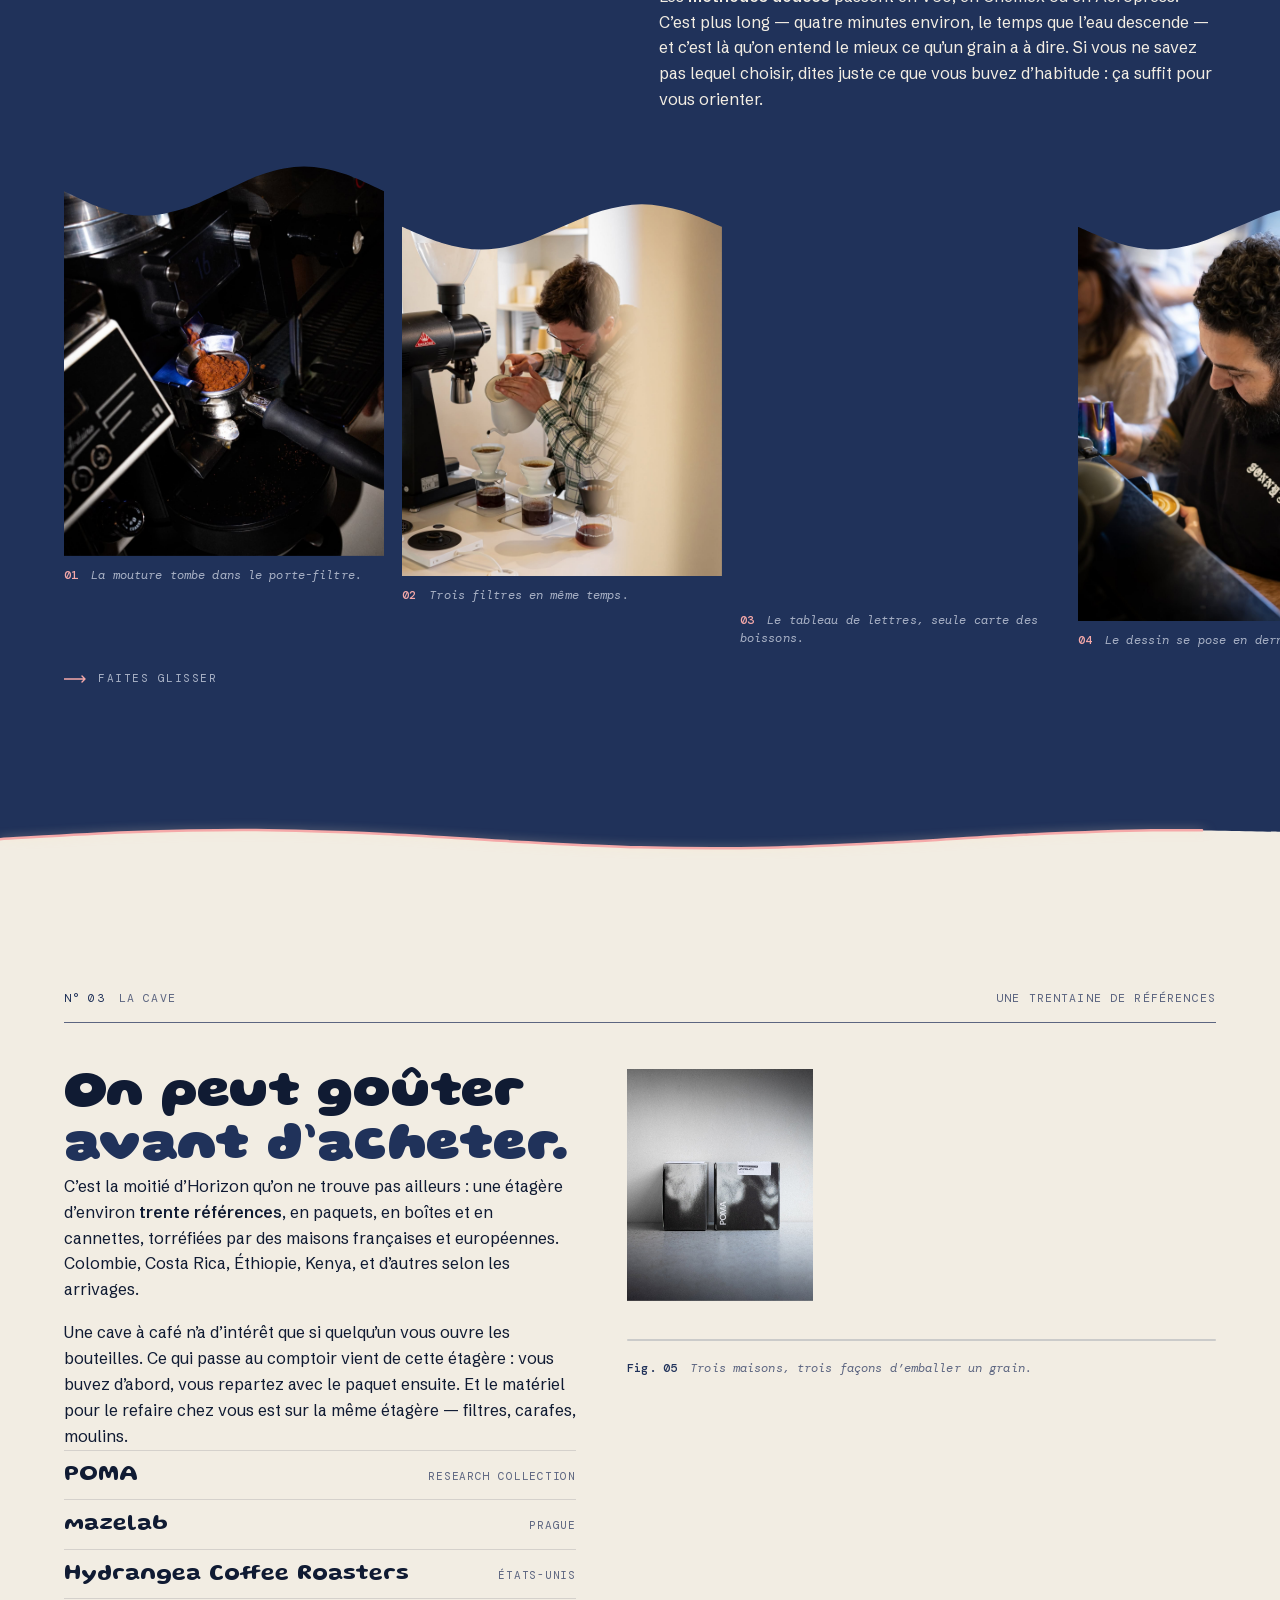
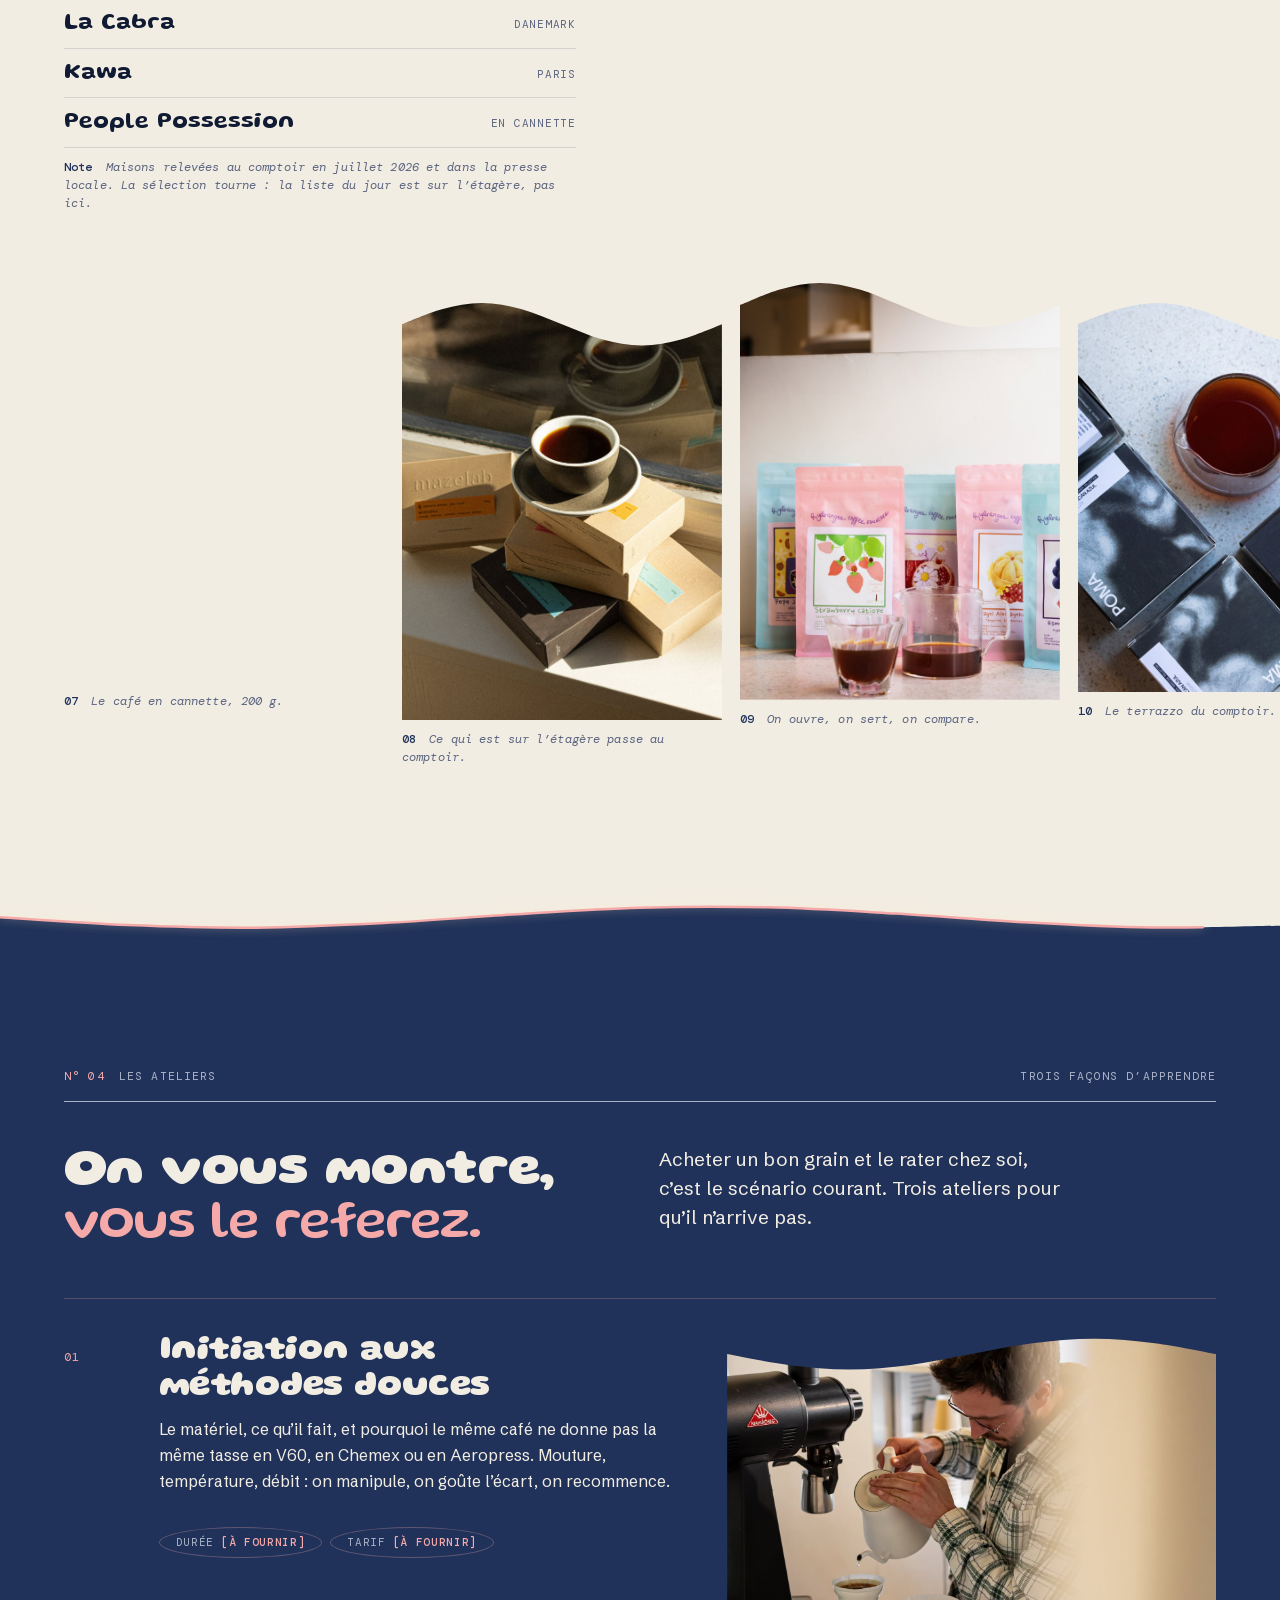
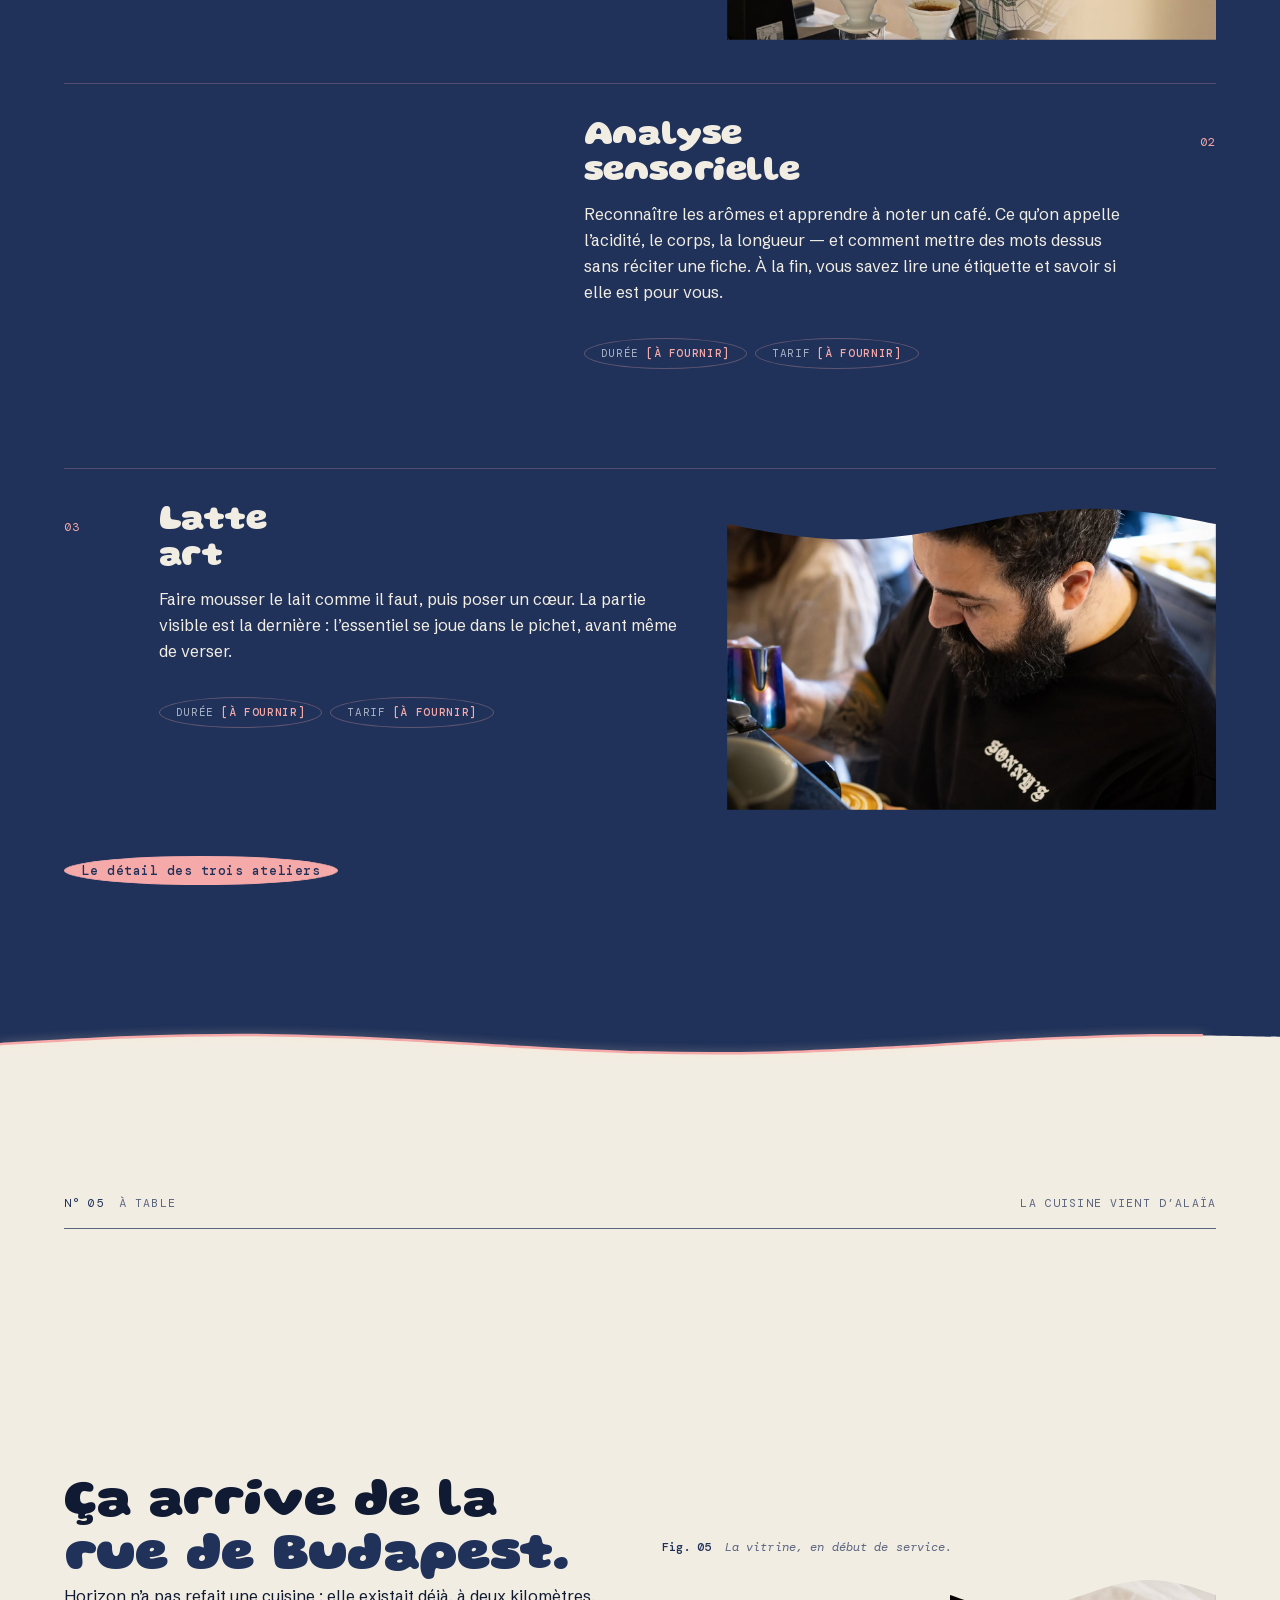
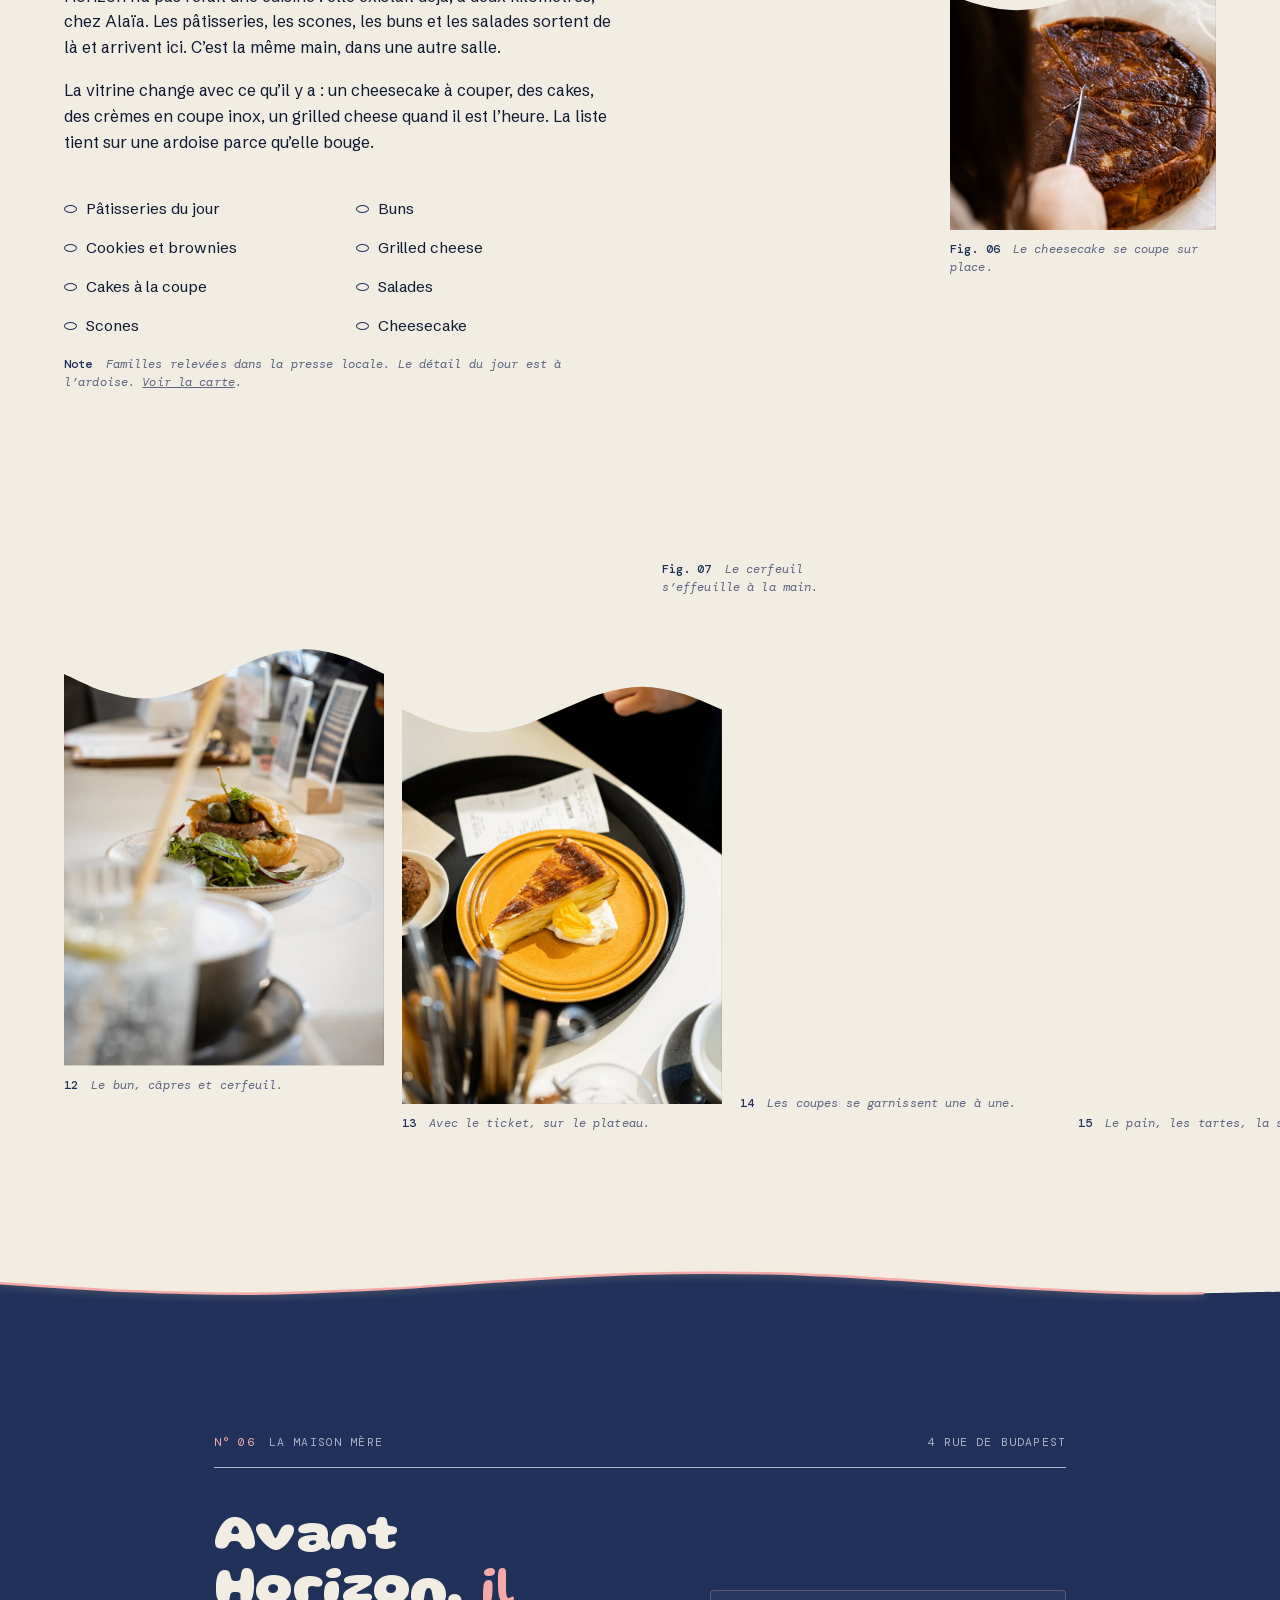
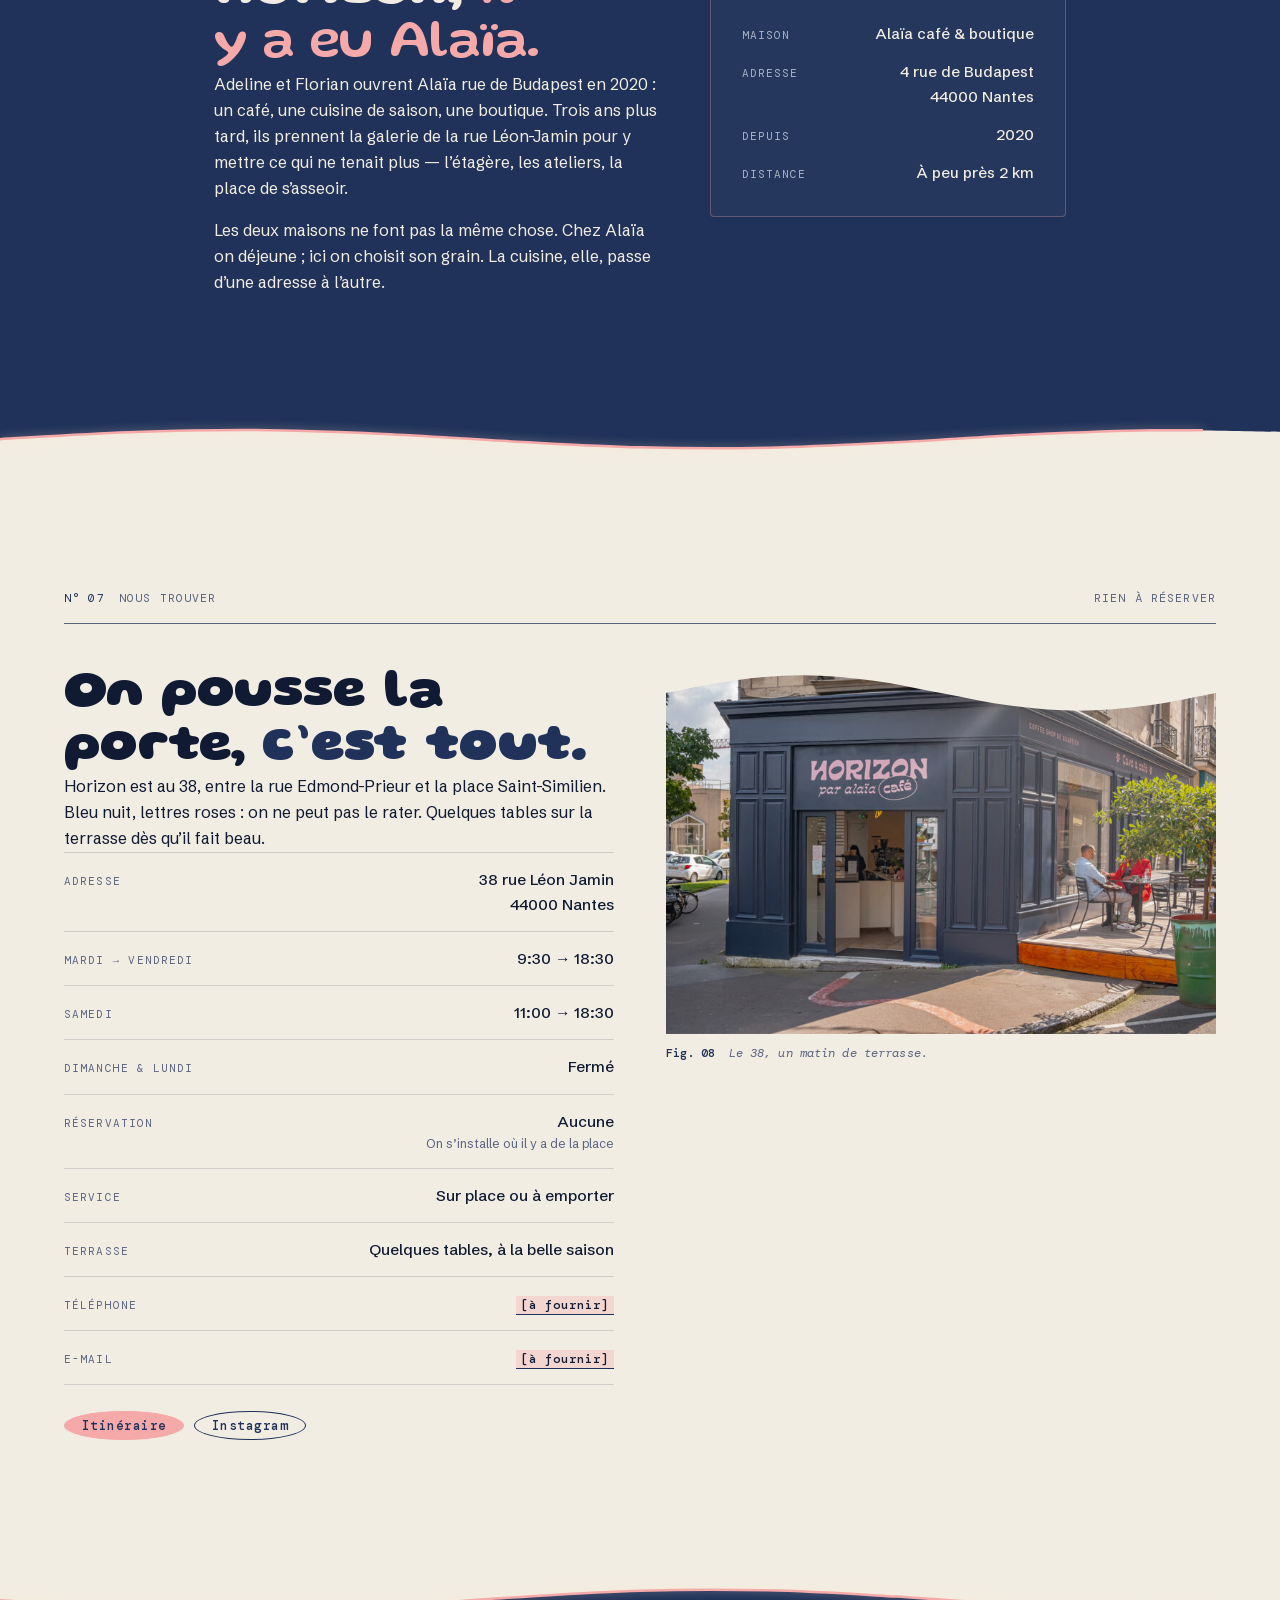
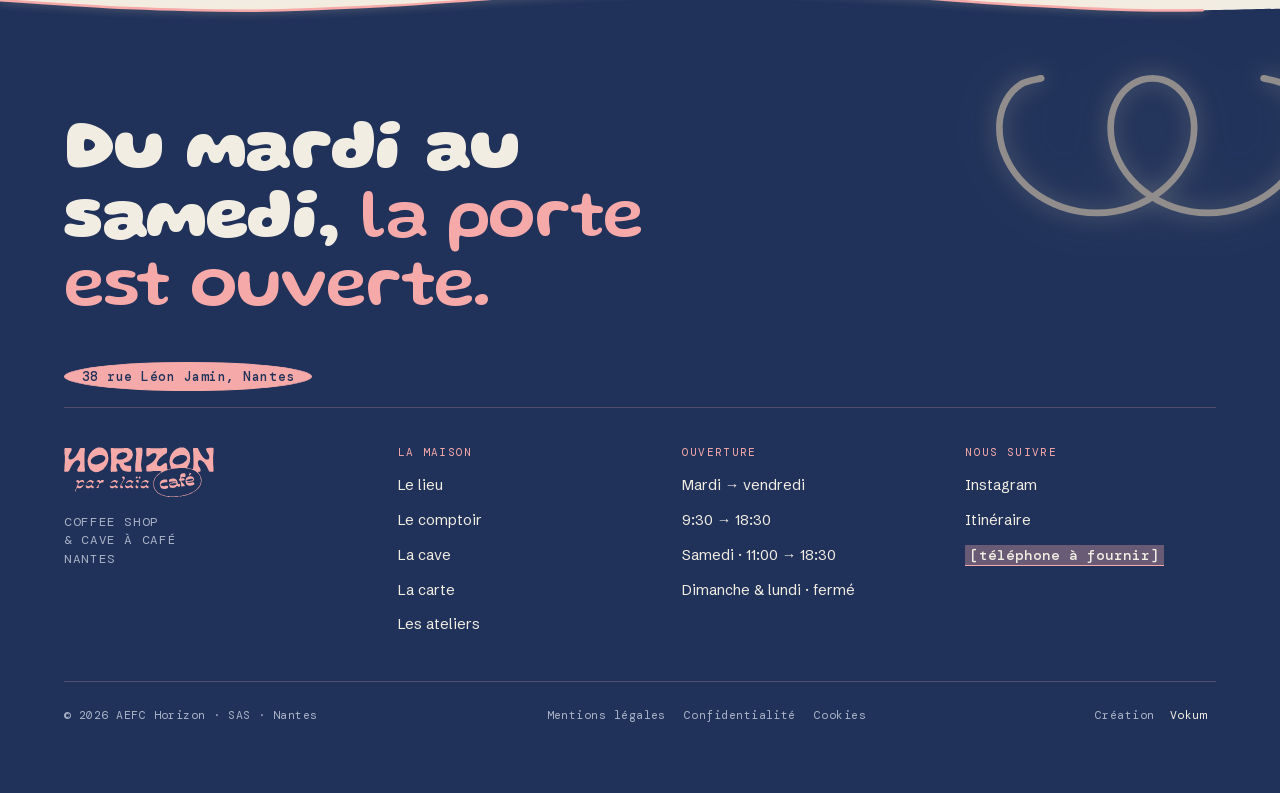
==== commit 6247f225: "SEO: remplace le domaine placeholder example.invalid par le domaine de production Le canonical, og:u" ====
--- a/index.html
+++ b/index.html
@@ -7,7 +7,7 @@
 <meta name="description" content="Coffee shop et cave à café, 38 rue Léon Jamin à Nantes. Six cafés au comptoir, une trentaine de références à emporter, trois ateliers. Du mardi au samedi, sans réservation.">
 <meta name="theme-color" content="#20325A">
 <meta name="author" content="Horizon par alaïa café">
-<link rel="canonical" href="https://example.invalid/">
+<link rel="canonical" href="https://horizon-site-one.vercel.app/">
 <!-- ⚠ canonical, og:url et sitemap.xml : à remplacer par le vrai domaine. Voir LEGAL-TODO.md -->
 
 <meta property="og:type" content="business.business">
@@ -15,9 +15,9 @@
 <meta property="og:site_name" content="Horizon par alaïa café">
 <meta property="og:title" content="Horizon par alaïa café — coffee shop et cave à café à Nantes">
 <meta property="og:description" content="Six cafés au comptoir, une trentaine à emporter. 38 rue Léon Jamin, Nantes. Du mardi au samedi, sans réservation.">
-<meta property="og:image" content="https://example.invalid/assets/img/comptoir-marzocco.jpg">
+<meta property="og:image" content="https://horizon-site-one.vercel.app/assets/img/comptoir-marzocco.jpg">
 <meta property="og:image:alt" content="Le comptoir d’Horizon : la machine à espresso, le néon plié en boucles et le plafond bleu nuit.">
-<meta property="og:url" content="https://example.invalid/">
+<meta property="og:url" content="https://horizon-site-one.vercel.app/">
 <meta name="twitter:card" content="summary_large_image">
 
 <link rel="icon" href="assets/img/favicon.svg" type="image/svg+xml">
@@ -43,8 +43,8 @@
   "name": "Horizon par alaïa café",
   "legalName": "AEFC HORIZON",
   "description": "Coffee shop et cave à café ouvert en septembre 2023 par Adeline et Florian, dans une ancienne galerie d’art de la rue Léon-Jamin à Nantes. Six cafés au comptoir, une trentaine de références à emporter, et trois ateliers.",
-  "url": "https://example.invalid/",
-  "image": "https://example.invalid/assets/img/comptoir-marzocco.jpg",
+  "url": "https://horizon-site-one.vercel.app/",
+  "image": "https://horizon-site-one.vercel.app/assets/img/comptoir-marzocco.jpg",
   "foundingDate": "2023-09-15",
   "vatID": "FR60979008794",
   "taxID": "97900879400013",
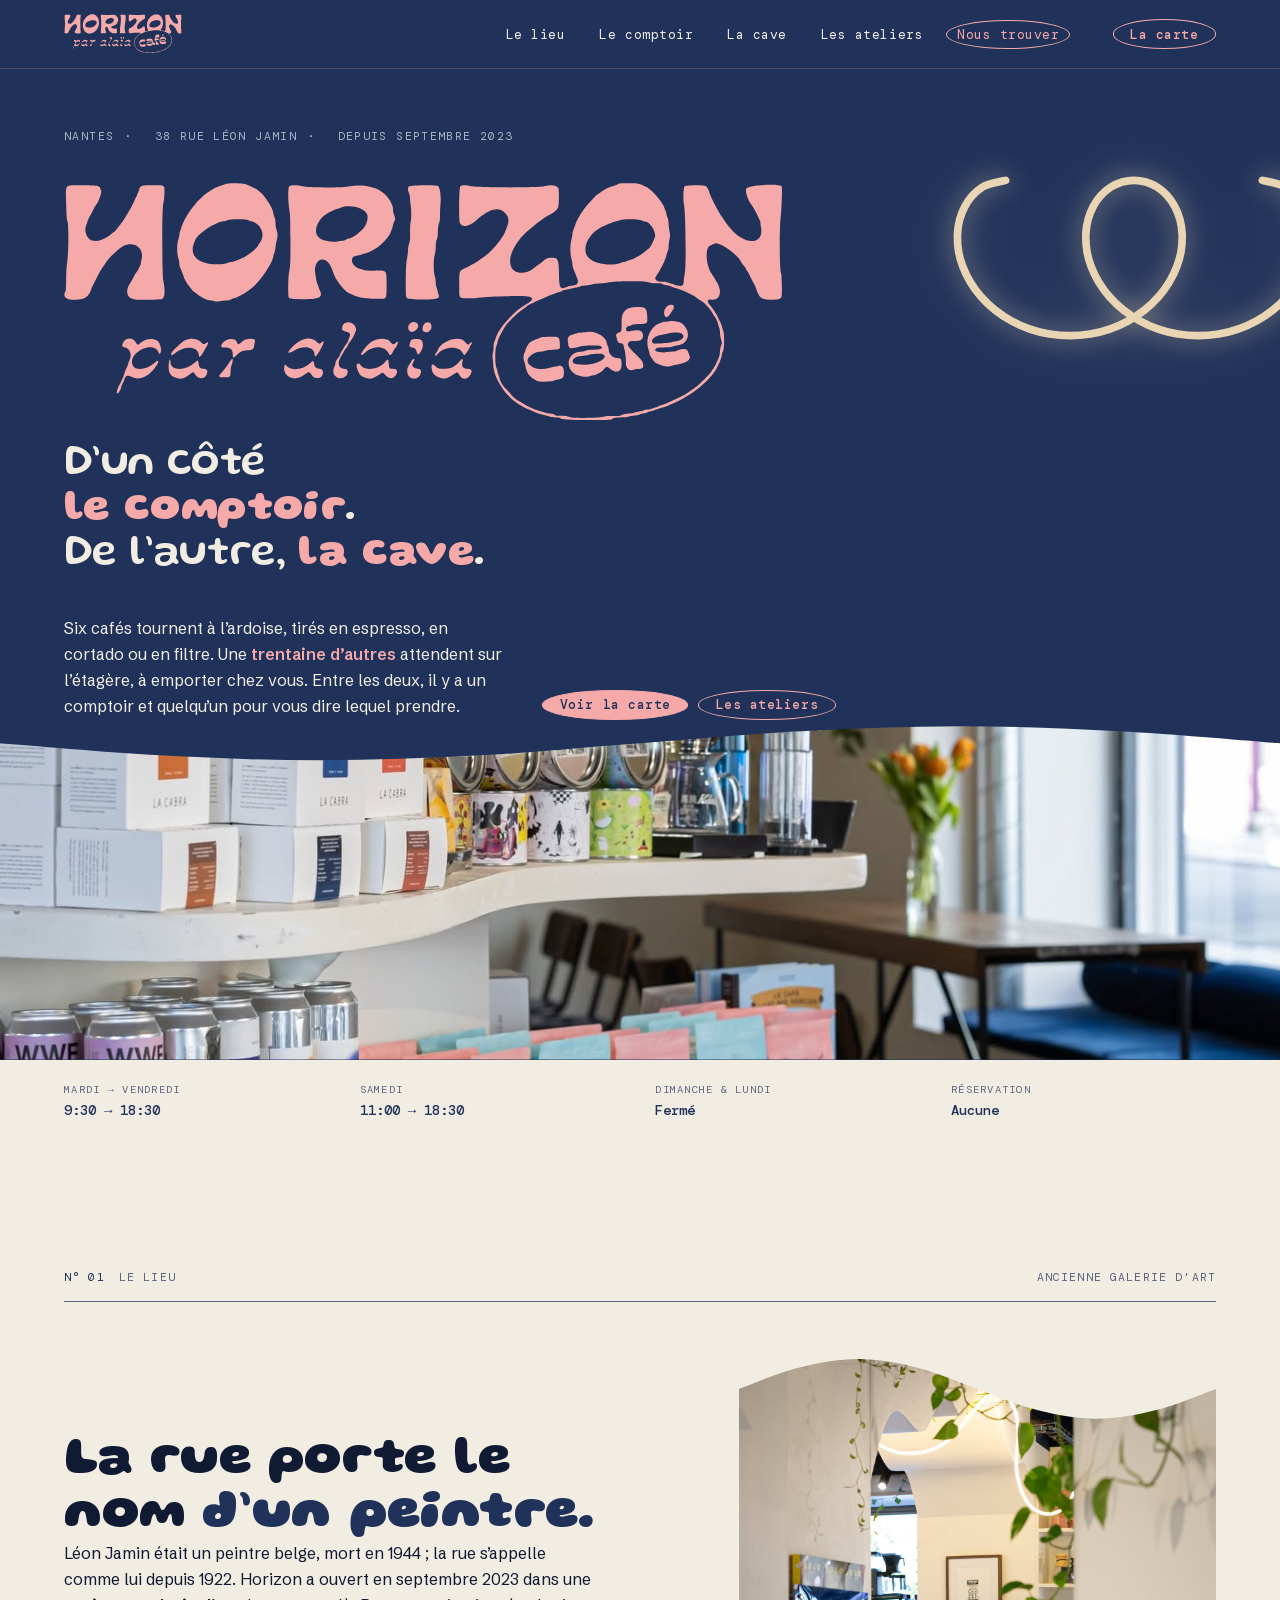
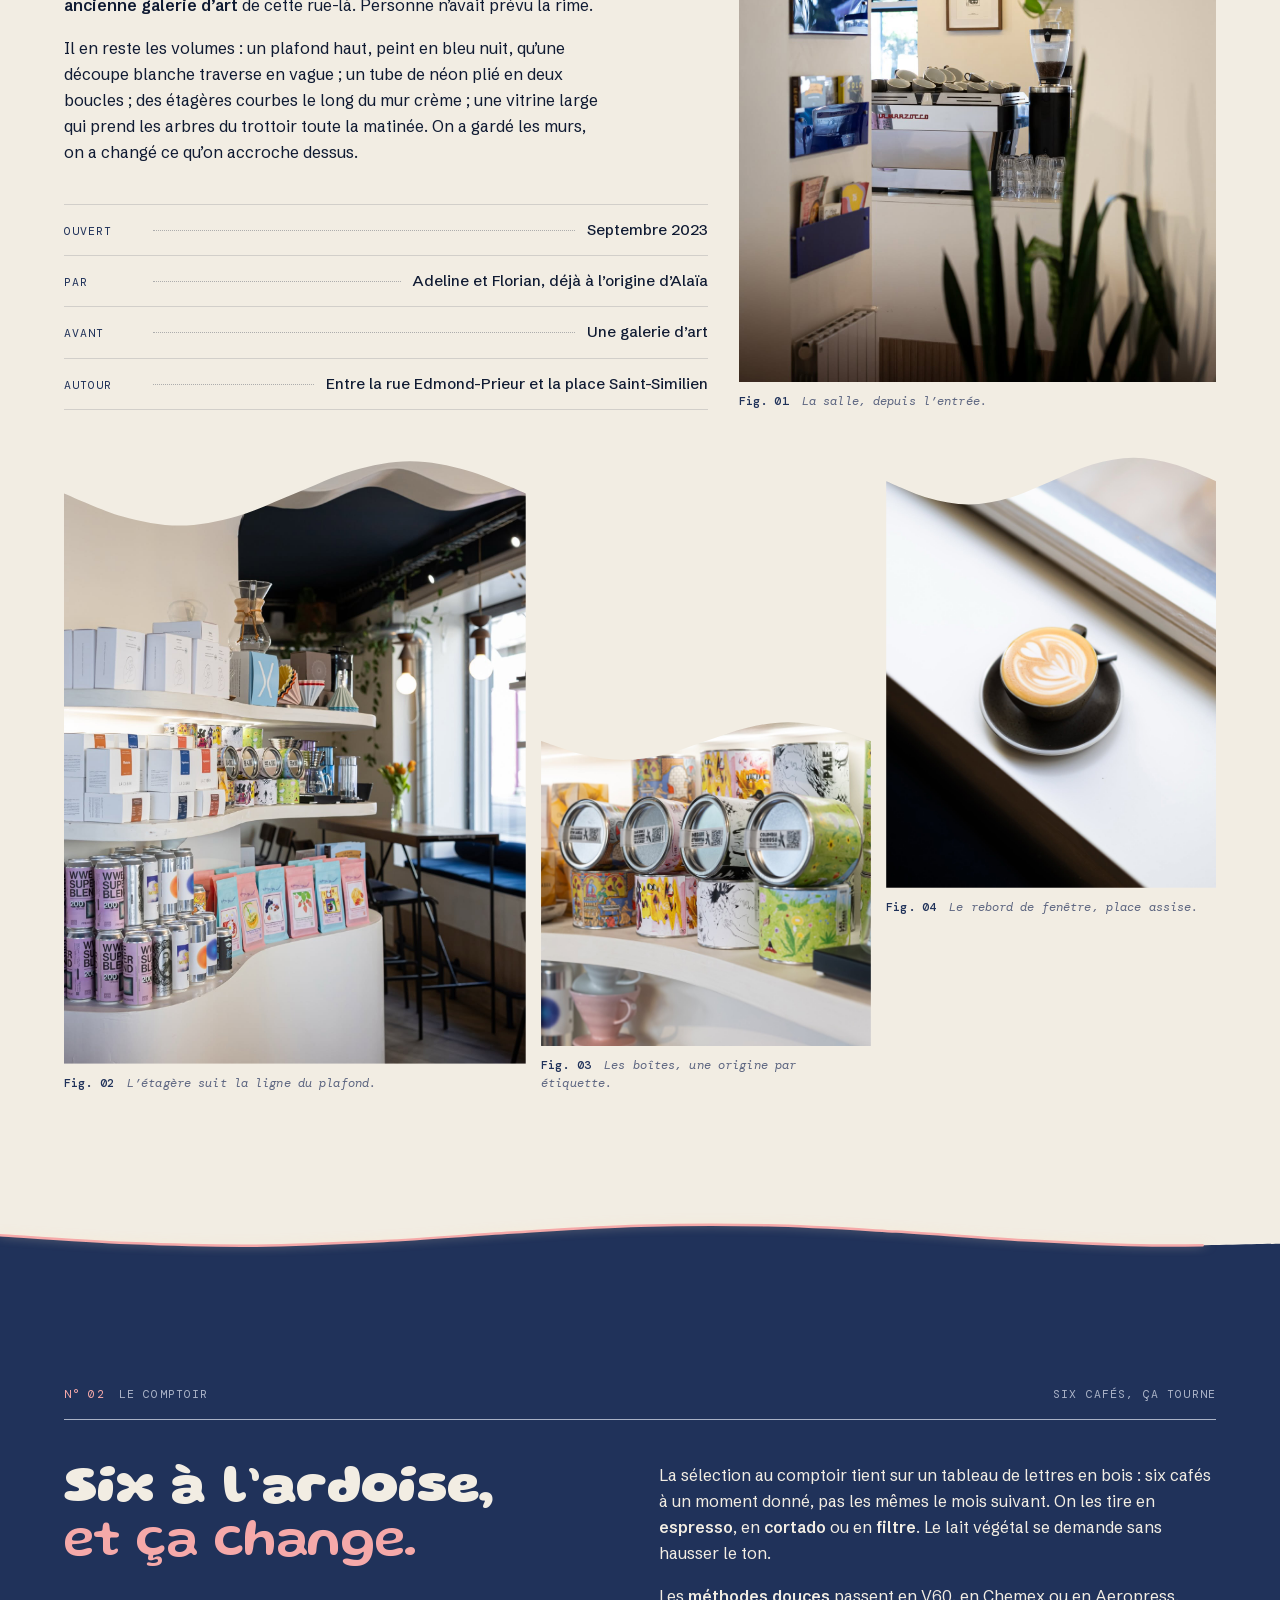
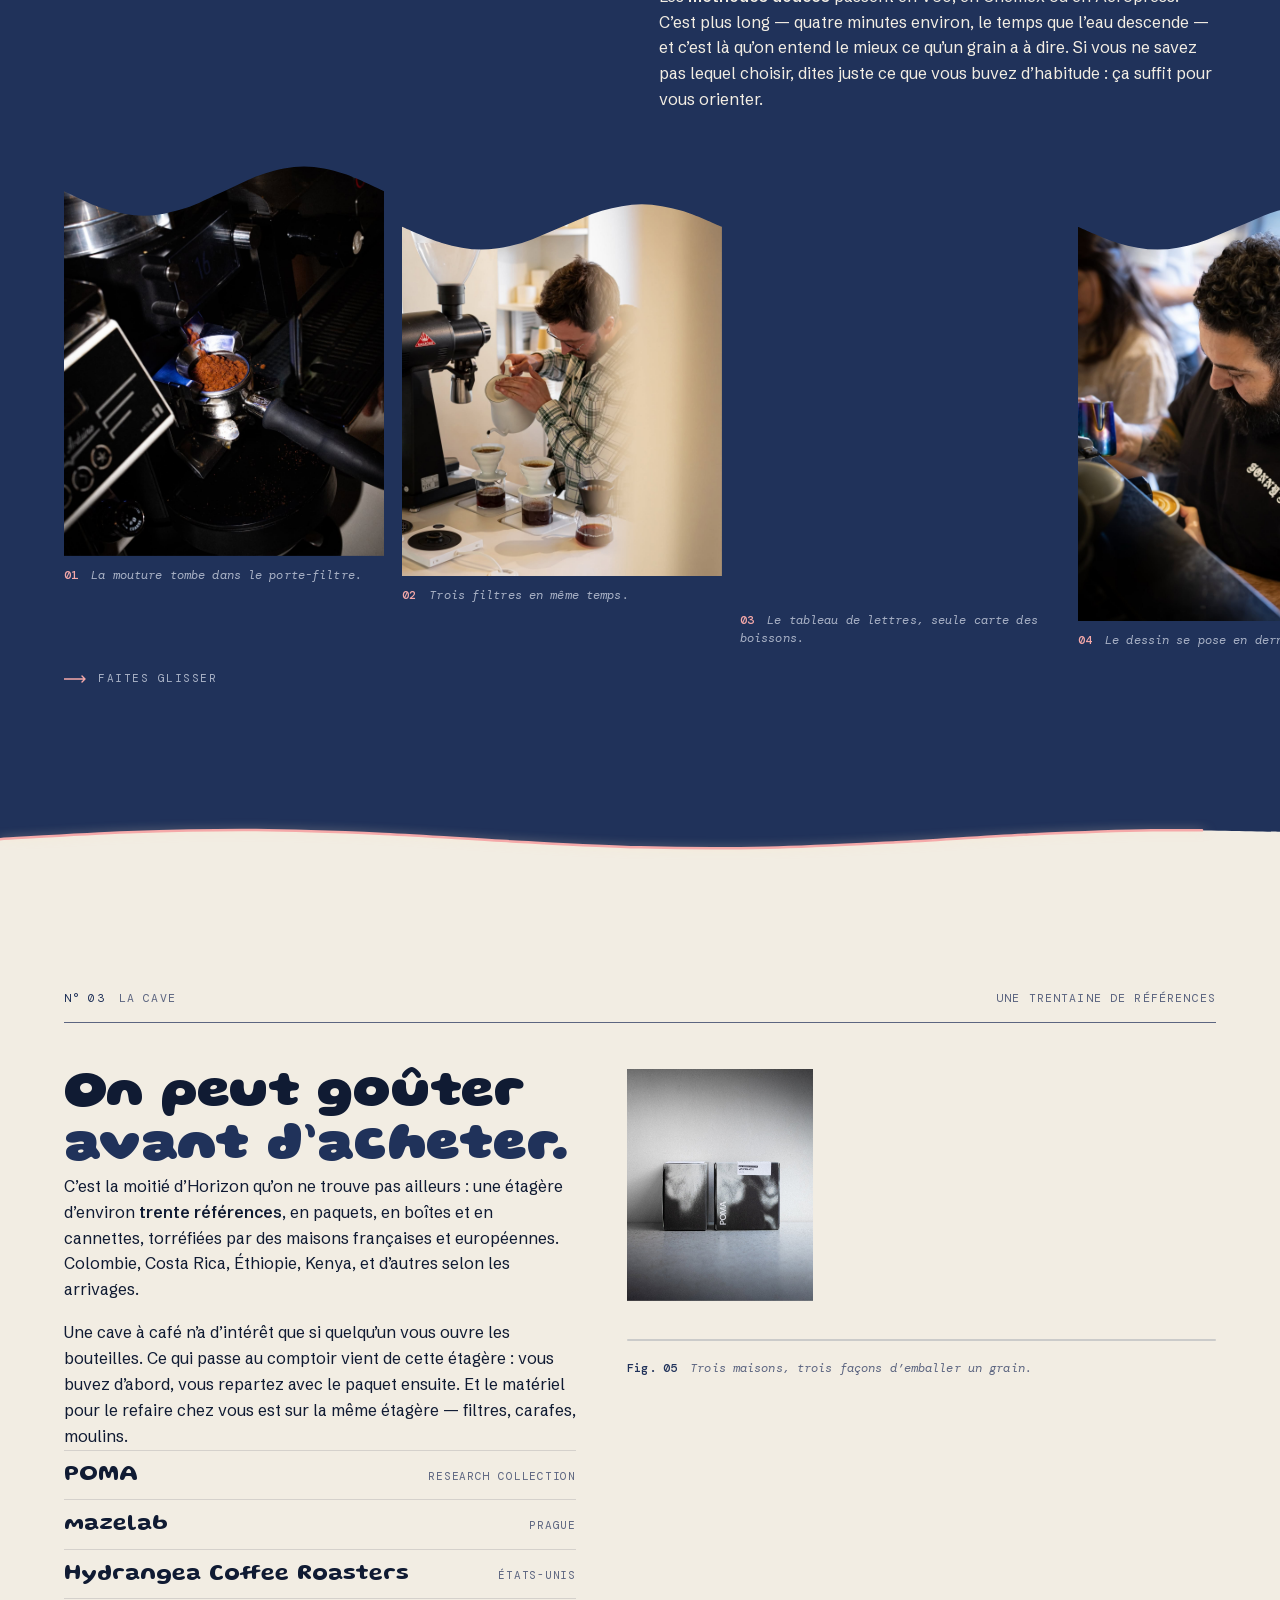
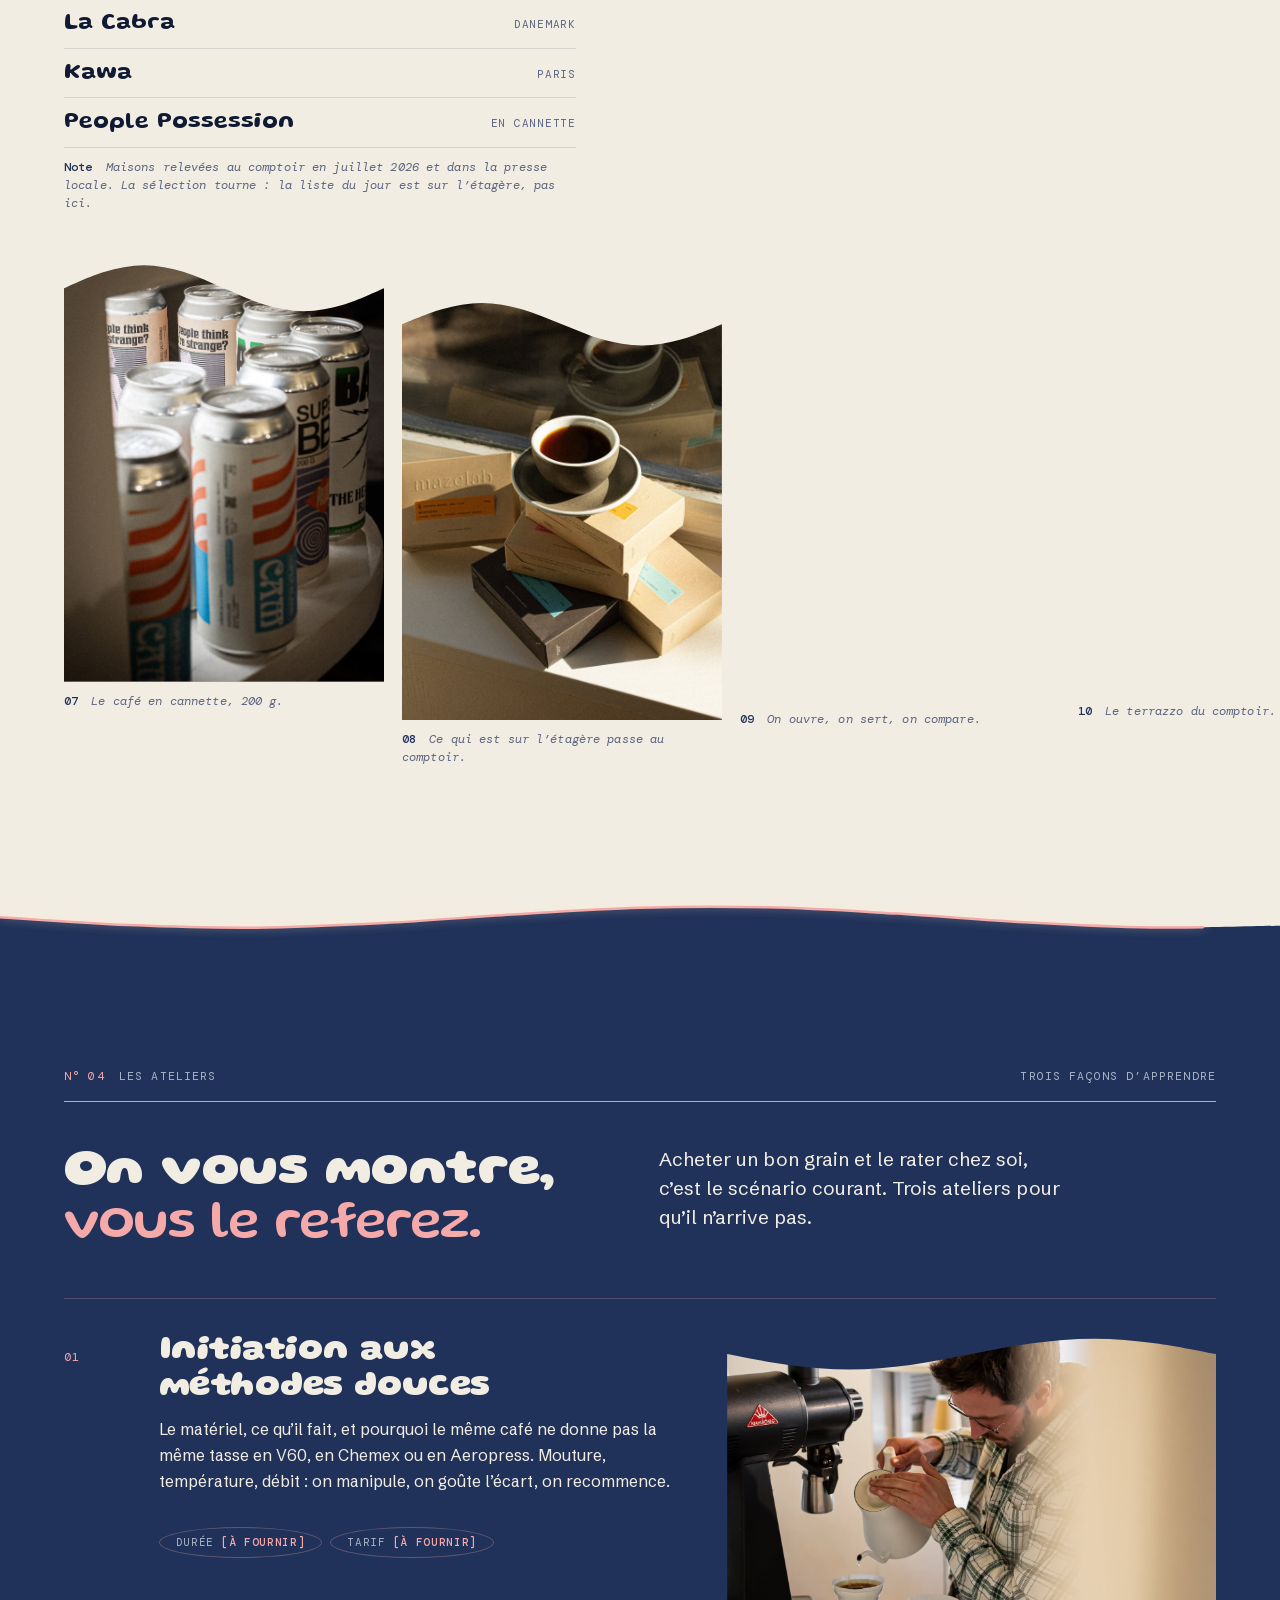
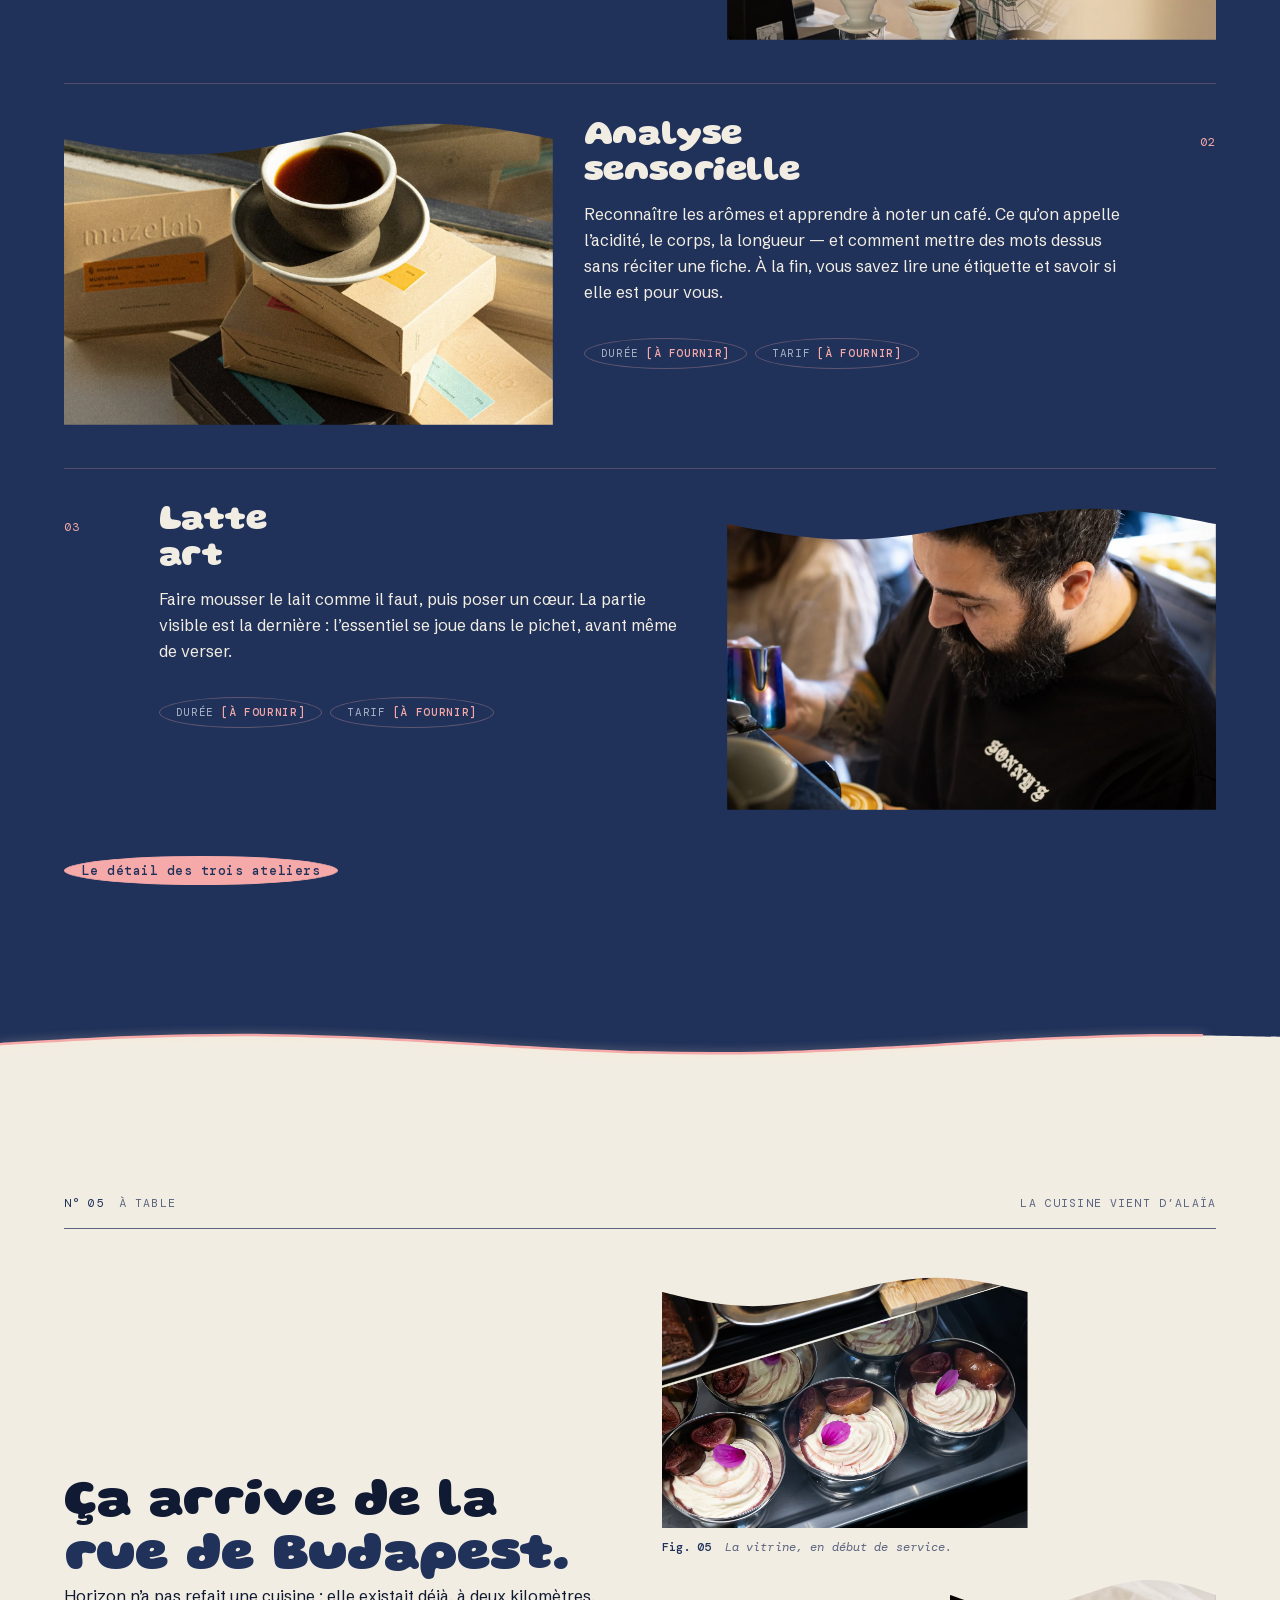
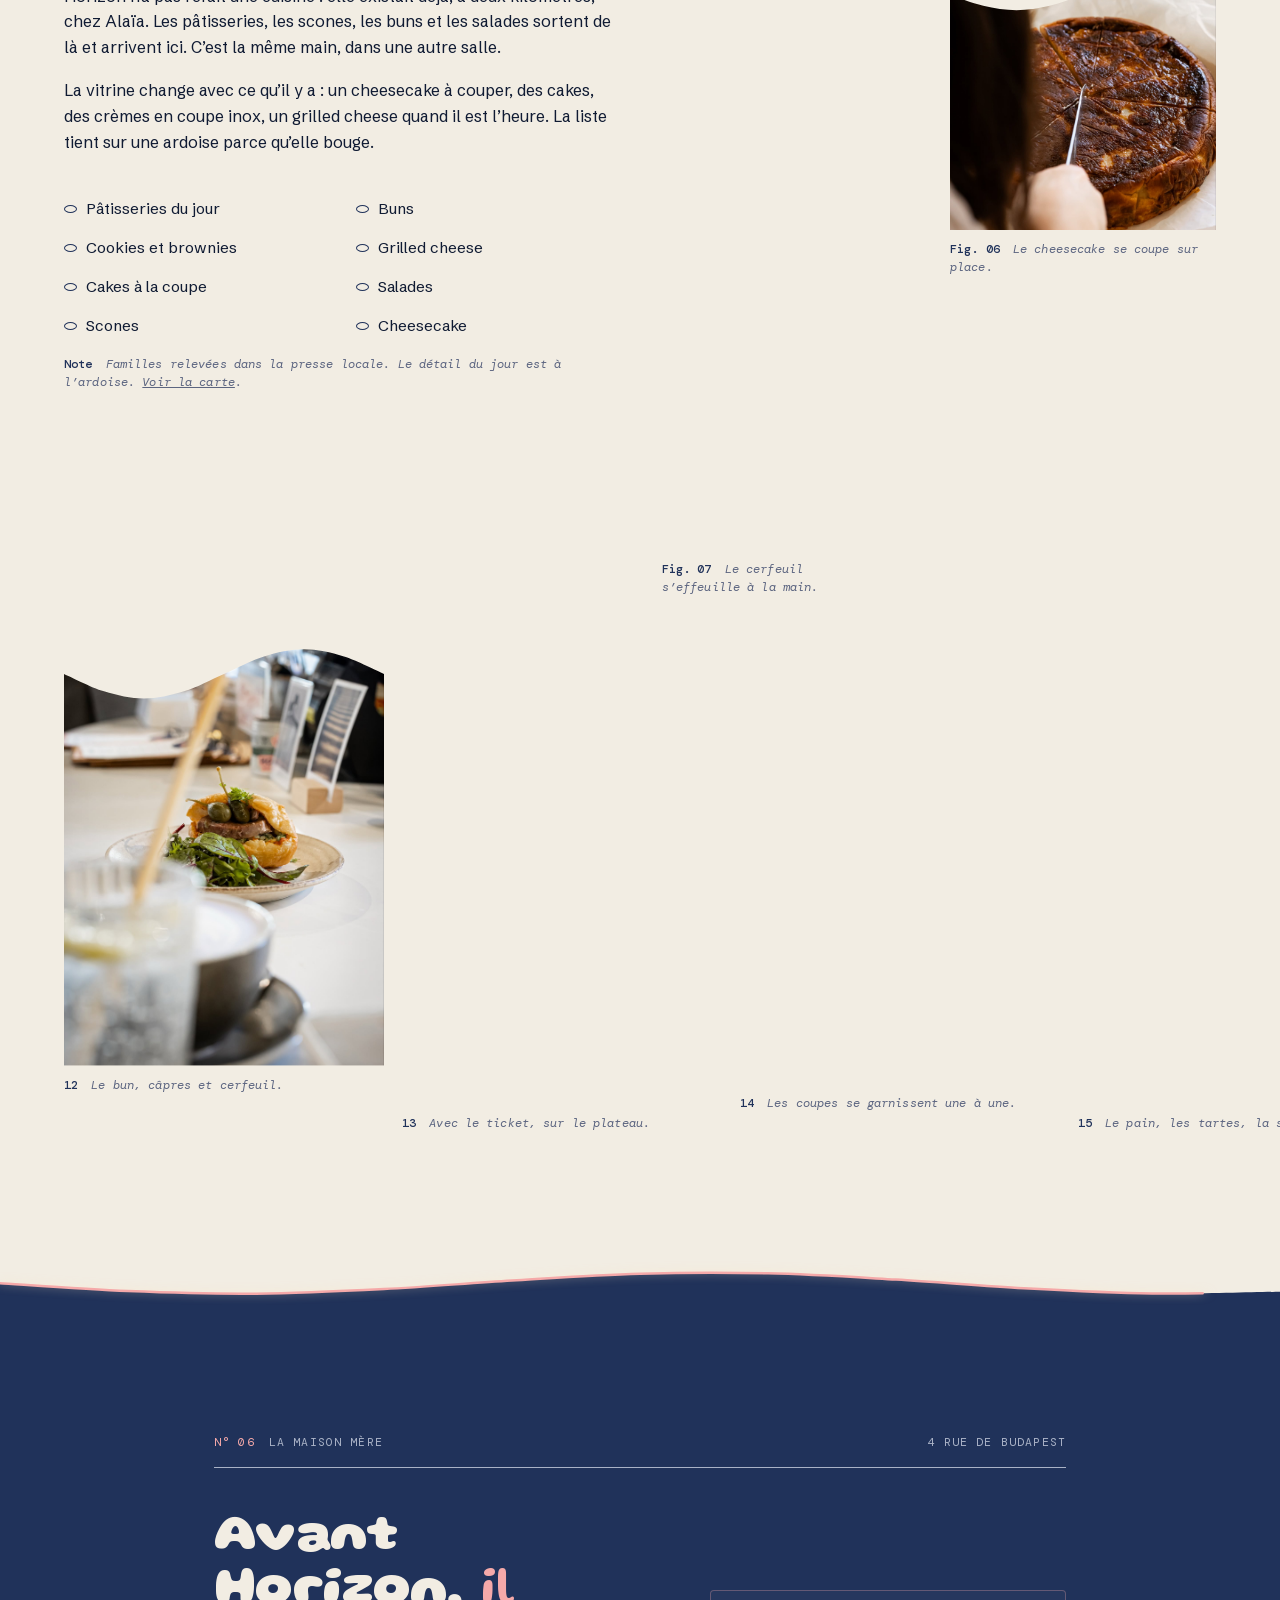
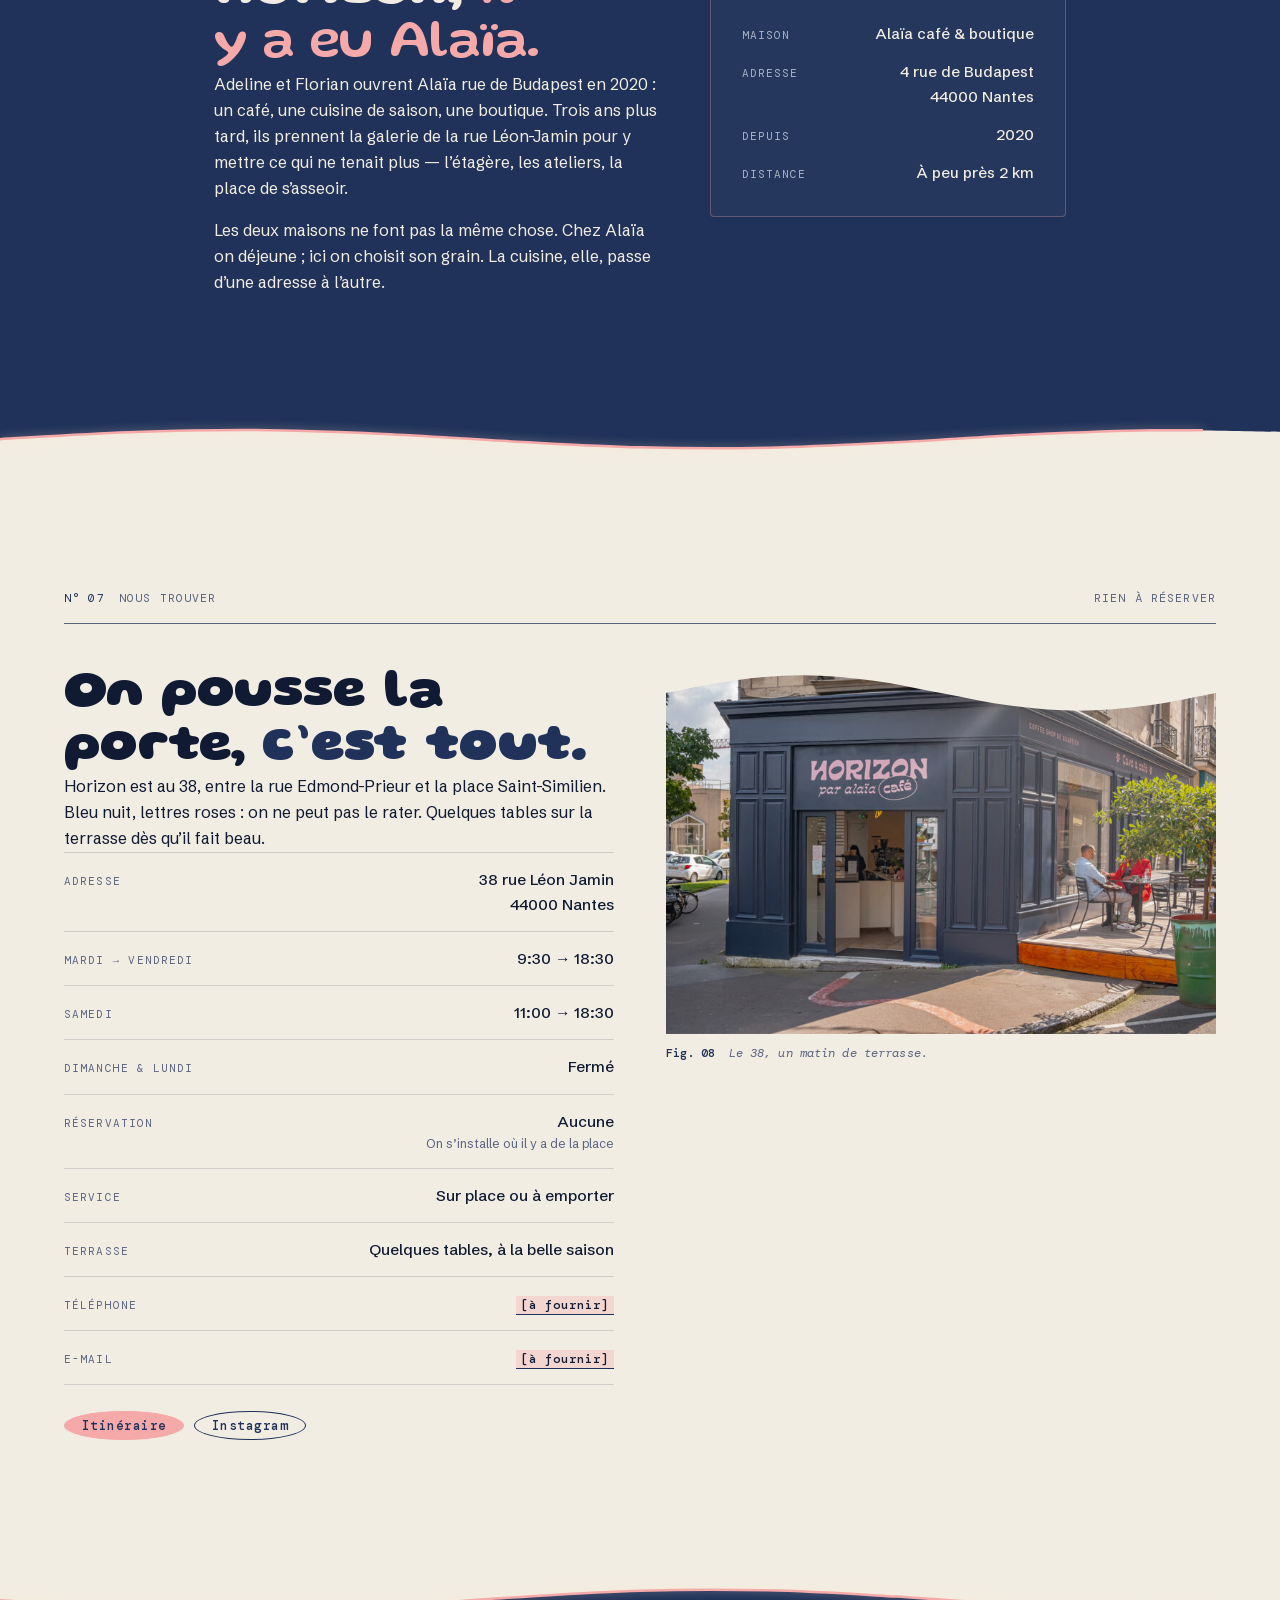
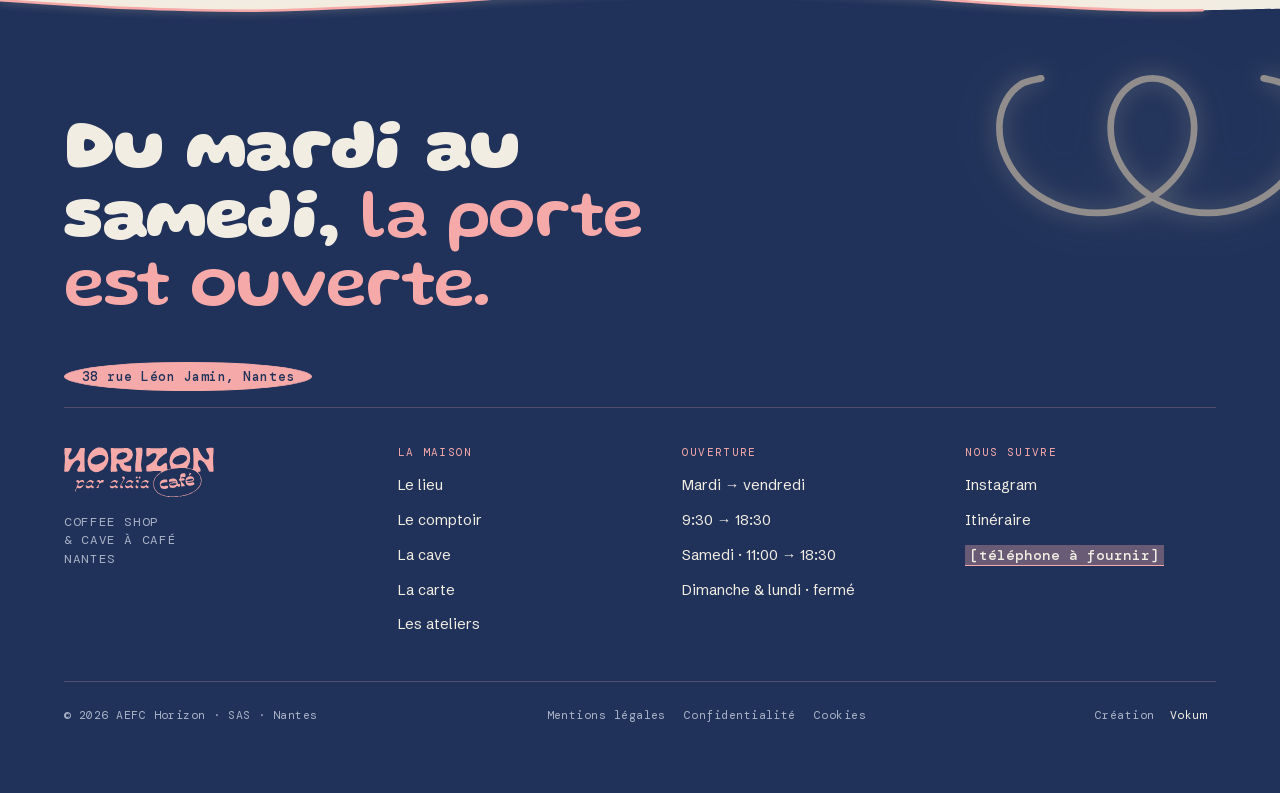
==== commit 0c705090: "Perf: attributs d'image (CLS, lazy-loading, priorite LCP) et recompression - width/height ajoutes de" ====
--- a/index.html
+++ b/index.html
@@ -91,7 +91,7 @@
     <svg class="ouverture__boucle" viewBox="0 0 300 145" fill="none" aria-hidden="true">
       <path pathLength="1000" d="M49.7,12C46.7,12.9 37,13.9 31.7,17.2C26.4,20.6 21.3,26 18,32.1C14.7,38.2 12.4,46.1 12.1,53.9C11.8,61.7 13,70.8 16.1,79C19.2,87.2 24.3,95.9 30.6,103C36.9,110.1 45.3,116.9 54.2,121.7C63,126.6 73.6,130.3 83.9,132C94.2,133.7 105.5,133.7 115.8,132C126.1,130.3 136.7,126.6 145.5,121.7C154.4,116.9 162.8,110.1 169.1,103C175.4,95.9 180.5,87.2 183.6,79C186.7,70.8 187.9,61.7 187.6,53.9C187.3,46.1 185,38.2 181.7,32.1C178.4,26 173.3,20.6 168,17.2C162.7,13.9 156,12 150,12C144,12 137.3,13.9 132,17.2C126.7,20.6 121.6,26 118.3,32.1C115,38.2 112.7,46.1 112.4,53.9C112.1,61.7 113.3,70.8 116.4,79C119.5,87.2 124.6,95.9 130.9,103C137.2,110.1 145.6,116.9 154.5,121.7C163.3,126.6 173.9,130.3 184.2,132C194.5,133.7 205.8,133.7 216.1,132C226.4,130.3 237,126.6 245.8,121.7C254.7,116.9 263.1,110.1 269.4,103C275.7,95.9 280.8,87.2 283.9,79C287,70.8 288.2,61.7 287.9,53.9C287.6,46.1 285.3,38.2 282,32.1C278.7,26 273.6,20.6 268.3,17.2C263,13.9 253.3,12.9 250.3,12"/>
     </svg>
-    <img class="ouverture__marque" src="assets/img/logo-rose.svg" width="337" height="112" alt="" aria-hidden="true">
+    <img class="ouverture__marque" src="assets/img/logo-rose.svg" width="337" height="112" alt="" aria-hidden="true" decoding="async">
   </div>
 </div>
 
@@ -161,7 +161,7 @@
 
     <h1 class="hero__titre" id="t-hero">
       <img class="hero__wordmark leve" src="assets/img/logo-rose.svg"
-           width="337" height="112" alt="Horizon par alaïa café" fetchpriority="high">
+           width="337" height="112" alt="Horizon par alaïa café" fetchpriority="high" decoding="async">
       <span class="hero__phrase leve" style="--retard:1">
         D’un côté <b>le comptoir</b>.<br>De l’autre, <b>la cave</b>.
       </span>
